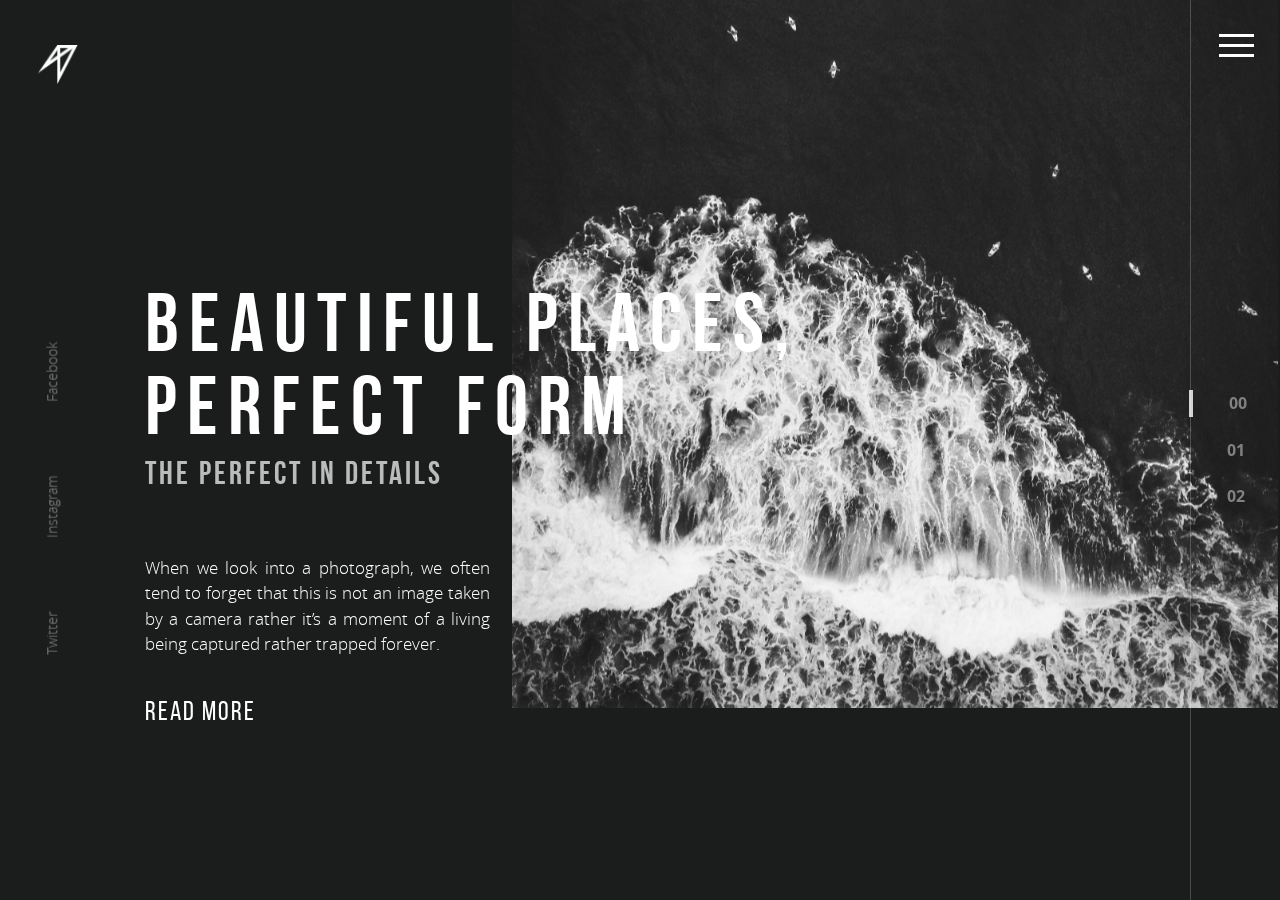
==== index.html @ c04ac4e1 "Added base files" ====
<!DOCTYPE html>
<html lang="ru">

<head>

	<meta charset="utf-8">

	<title>Blacked</title>
	<meta name="description" content="">

	<meta http-equiv="X-UA-Compatible" content="IE=edge">
	<meta name="viewport" content="width=device-width, initial-scale=1, maximum-scale=1">

	<meta property="og:image" content="path/to/image.jpg">
	<link rel="shortcut icon" href="img/favicon/favicon.ico" type="image/x-icon">
	<link rel="apple-touch-icon" href="img/favicon/apple-touch-icon.png">
	<link rel="apple-touch-icon" sizes="72x72" href="img/favicon/apple-touch-icon-72x72.png">
	<link rel="apple-touch-icon" sizes="114x114" href="img/favicon/apple-touch-icon-114x114.png">

	<!-- Chrome, Firefox OS and Opera -->
	<meta name="theme-color" content="#000">
	<!-- Windows Phone -->
	<meta name="msapplication-navbutton-color" content="#000">
	<!-- iOS Safari -->
	<meta name="apple-mobile-web-app-status-bar-style" content="#000">

	<link rel="stylesheet" href="css/main.min.css">

</head>

<body class="isHome">

<nav>
	<div id="toggle">
    <div class="span" id="one"></div>
    <div class="span" id="two"></div>
    <div class="span" id="three"></div>
	</div>
</nav>

 <div id="resize">
  <ul class="menu">
    <li class="active-item"><a href="index.html" >Home</a></li>
    <li><a href="portfolio.html">portfolio</a></li>
    <li><a href="about.html">About</a></li>
  </ul>
</div> 

<div class="socials">
	<a href="#">Twitter</a>
	<a href="#">Instagram</a>
	<a href="#">Facebook</a>
</div>

<a href="#" class="logo"><img src="img/logo.png" alt="logo"></a>

<header>
		<div class="owl-carousel-main owl-carousel owl-theme">
	    <div class="main-carousel-item item">
	    	<div class="first-screen">
		    	<div class="carousel-text">
		    			<div class="container">
		    				<div class="carousel-titles col-md-8 col-md-offset-1">
		    					<h1 class="h1">BeAutiful Places, <br>Perfect Form</h1>
		    					<h3 class="h3">the perfect in details</h3>
		    				</div>
		    				<div class="col-md-4 col-sm-5 col-xs-11 col-md-offset-1">
			    				<p>
			    					When we look into a photograph, 
			    					we often tend to forget that this is not an image taken by a camera rather 
			    					it’s a moment of a living being captured rather trapped forever.
			    				</p>
			    				<div class="btn">
		    						<a class="link-underline" href="#">Read more</a>
		    					</div>
		    				</div>	
		    			</div>
		    	</div>
		    	<div class="photo" style="background-image: url(img/photo3.jpg);"></div>
	    	</div>
	    	<div class="second-screen"></div>
	    	<div class="third-screen"></div>
	    	<div class="last-screen" style="background-image: url(img/photo3.jpg);">
    			<div class="container">
		    		<div class="text-part col-md-5 col-md-offset-7">
		    			<button class="btn-back"><img src="img/ic_arrow_forward_24px.svg" alt="navigation black"></button>
		    			<h2 class = "h2" >BeAutiful Places, Perfect Form</h2>
			    		<p>
			    			Photography is an art that took many years and efforts of many individuals to perfect. 
			    			Many different people in many different fields contributed to this light writing. 
			    			Chemists, artists, inventors, and engineers all lending a crafting hand to the art. 
			    			Photography can be defined as the art of producing images of objects on photosensitive surfaces. 
			    			It is both an art and a science. As an art it expresses personal vision, and as a science it relies on technology. 
			    			The word photography came from the Greek word phos, meaning light and graphos, meaning writing, which literally means light writing. 
			    			Light writing is an emerging form of stop motion animation wherein still images, 
			    			captured using the technique known as light painting or light drawing, are put in sequence thereby creating the optical illusion 
			    			of movement for the viewer. In order to get started in creating light writing you will need a DSLR( Digital Single Lens Reflex ) camera,
			    			an ordinary DSC( Digital Still Camera ) will not do because light writing requires a camera that can be placed 
			    			in the B bulb shutter position, a remote shutter release and a tripod.
			    		</p>
			    		<div class="socials-icon">
								<a href="#"><i class="fab fa-facebook-f"></i></a>
								<a href="#"><i class="fab fa-instagram"></i></a>
								<a href="#"><i class="fab fa-twitter"></i></a>
							</div>
		    		</div>
	    		</div>
	    	</div>
	    </div>
	   
			<div class="main-carousel-item item">
	     	<div class="first-screen">
		    	<div class="carousel-text">
		    			<div class="container">
		    				<div class="carousel-titles col-md-8 col-md-offset-1">
		    					<h1 class="h1">new object  <br>new imagination</h1>
		    					<h3 class="h3">the perfect in details</h3>
		    				</div>
		    				<div class="col-md-4 col-sm-5 col-xs-11 col-md-offset-1">
			    				<p>
			    					Speaking to the camera detaches the visible from the capacities of the eye and brings forth the virtuality of the visible, 
			    					in a sense the camera can be seen as the third eye which extends ones vision. 
			    				</p>
			    				<div class="btn">
		    						<a class="link-underline" href="#">Read more</a>
		    					</div>
		    				</div>
		    			</div>
		    	</div>
		    	<div class="photo" style="background-image: url(img/photo7.jpg);"></div>
	    	</div>
	    	<div class="second-screen"></div>
	    	<div class="third-screen"></div>
	    	<div class="last-screen" style="background-image: url(img/photo7.jpg);">
    			<div class="container">
		    		<div class="text-part col-lg-5 col-lg-offset-7">
		    			<button class="btn-back"><img src="img/ic_arrow_forward_24px.svg" alt="navigation black"></button>
		    			<h2 class = "h2" >BeAutiful Places, Perfect Form</h2>
			    		<p>
			    			Photography is an art that took many years and efforts of many individuals to perfect. 
			    			Many different people in many different fields contributed to this light writing. 
			    			Chemists, artists, inventors, and engineers all lending a crafting hand to the art. 
			    			Photography can be defined as the art of producing images of objects on photosensitive surfaces. 
			    			It is both an art and a science. As an art it expresses personal vision, and as a science it relies on technology. 
			    			The word photography came from the Greek word phos, meaning light and graphos, meaning writing, which literally means light writing. 
			    			Light writing is an emerging form of stop motion animation wherein still images, 
			    			captured using the technique known as light painting or light drawing, are put in sequence thereby creating the optical illusion 
			    			of movement for the viewer. In order to get started in creating light writing you will need a DSLR( Digital Single Lens Reflex ) camera,
			    			an ordinary DSC( Digital Still Camera ) will not do because light writing requires a camera that can be placed 
			    			in the B bulb shutter position, a remote shutter release and a tripod.
			    		</p>
			    		<div class="socials-icon">
								<a href="#"><i class="fab fa-facebook-f"></i></a>
								<a href="#"><i class="fab fa-instagram"></i></a>
								<a href="#"><i class="fab fa-twitter"></i></a>
							</div>
		    		</div>
					</div>
	    	</div>
	    </div>

	     <div class="main-carousel-item item">
	     	<div class="first-screen">
		    	<div class="carousel-text">
		    			<div class="container">
		    				<div class="carousel-titles col-md-8 col-md-offset-1">
		    					<h1 class="h1">feel the need  <br>of beauty</h1>
		    					<h3 class="h3">the perfect in details</h3>
		    				</div>
		    				<div class="col-md-4 col-sm-5 col-xs-11 col-md-offset-1">
			    				<p>
			    					Photography is an art that took many years and efforts of many individuals to perfect.
			    				</p>
			    				<div class="btn">
		    						<a class="link-underline" href="#">Read more</a>
		    					</div>
		    				</div>
		    			</div>
		    	</div>
		    	<div class="photo" style="background-image: url(img/photo8.jpg);"></div>
	    	</div>
	    	<div class="second-screen"></div>
	    	<div class="third-screen"></div>
	    	<div class="last-screen" style="background-image: url(img/photo8.jpg);">
	    		<div class="container">
		    		<div class="text-part col-md-5 col-md-offset-7">
		    			<button class="btn-back"><img src="img/ic_arrow_forward_24px.svg" alt="navigation black"></button>
		    			<h2 class = "h2" >feel the need of beauty</h2>
			    		<p>
			    			Photography is an art that took many years and efforts of many individuals to perfect. 
			    			Many different people in many different fields contributed to this light writing. 
			    			Chemists, artists, inventors, and engineers all lending a crafting hand to the art. 
			    			Photography can be defined as the art of producing images of objects on photosensitive surfaces. 
			    			It is both an art and a science. As an art it expresses personal vision, and as a science it relies on technology. 
			    			The word photography came from the Greek word phos, meaning light and graphos, meaning writing, which literally means light writing. 
			    			Light writing is an emerging form of stop motion animation wherein still images, 
			    			captured using the technique known as light painting or light drawing, are put in sequence thereby creating the optical illusion 
			    			of movement for the viewer. In order to get started in creating light writing you will need a DSLR( Digital Single Lens Reflex ) camera,
			    			an ordinary DSC( Digital Still Camera ) will not do because light writing requires a camera that can be placed 
			    			in the B bulb shutter position, a remote shutter release and a tripod.
			    		</p>
			    		<div class="socials-icon">
								<a href="#"><i class="fab fa-facebook-f"></i></a>
								<a href="#"><i class="fab fa-instagram"></i></a>
								<a href="#"><i class="fab fa-twitter"></i></a>
							</div>
		    		</div>
		    	</div>
	    	</div>
	    </div>

		</div>
</header>
	<script src="js/scripts.min.js"></script>

</body>
</html>
---- css/main.min.css ----
@charset "UTF-8";html{font-family:sans-serif;-ms-text-size-adjust:100%;-webkit-text-size-adjust:100%}body{margin:0}article,aside,details,figcaption,figure,footer,header,hgroup,main,menu,nav,section,summary{display:block}audio,canvas,progress,video{display:inline-block;vertical-align:baseline}audio:not([controls]){display:none;height:0}[hidden],template{display:none}a{background-color:transparent}a:active,a:hover{outline:0}abbr[title]{border-bottom:1px dotted}b,strong{font-weight:700}dfn{font-style:italic}h1{font-size:2em;margin:.67em 0}mark{background:#ff0;color:#000}small{font-size:80%}sub,sup{font-size:75%;line-height:0;position:relative;vertical-align:baseline}sup{top:-.5em}sub{bottom:-.25em}img{border:0}svg:not(:root){overflow:hidden}figure{margin:1em 40px}hr{-webkit-box-sizing:content-box;-moz-box-sizing:content-box;box-sizing:content-box;height:0}pre{overflow:auto}code,kbd,pre,samp{font-family:monospace,monospace;font-size:1em}button,input,optgroup,select,textarea{color:inherit;font:inherit;margin:0}button{overflow:visible}button,select{text-transform:none}button,html input[type=button],input[type=reset],input[type=submit]{-webkit-appearance:button;cursor:pointer}button[disabled],html input[disabled]{cursor:default}button::-moz-focus-inner,input::-moz-focus-inner{border:0;padding:0}input{line-height:normal}input[type=checkbox],input[type=radio]{-webkit-box-sizing:border-box;-moz-box-sizing:border-box;box-sizing:border-box;padding:0}input[type=number]::-webkit-inner-spin-button,input[type=number]::-webkit-outer-spin-button{height:auto}input[type=search]{-webkit-appearance:textfield;-webkit-box-sizing:content-box;-moz-box-sizing:content-box;box-sizing:content-box}input[type=search]::-webkit-search-cancel-button,input[type=search]::-webkit-search-decoration{-webkit-appearance:none}fieldset{border:1px solid silver;margin:0 2px;padding:.35em .625em .75em}legend{border:0;padding:0}textarea{overflow:auto}optgroup{font-weight:700}table{border-collapse:collapse;border-spacing:0}td,th{padding:0}*{-webkit-box-sizing:border-box;-moz-box-sizing:border-box;box-sizing:border-box}:after,:before{-webkit-box-sizing:border-box;-moz-box-sizing:border-box;box-sizing:border-box}html{font-size:10px;-webkit-tap-highlight-color:transparent}body{font-family:"Helvetica Neue",Helvetica,Arial,sans-serif;font-size:14px;line-height:1.42857143;color:#333;background-color:#fff}button,input,select,textarea{font-family:inherit;font-size:inherit;line-height:inherit}a{color:#337ab7;text-decoration:none}a:focus,a:hover{color:#23527c;text-decoration:underline}a:focus{outline:5px auto -webkit-focus-ring-color;outline-offset:-2px}figure{margin:0}img{vertical-align:middle}.img-responsive{display:block;max-width:100%;height:auto}.img-rounded{border-radius:6px}.img-thumbnail{padding:4px;line-height:1.42857143;background-color:#fff;border:1px solid #ddd;border-radius:4px;-webkit-transition:all .2s ease-in-out;-o-transition:all .2s ease-in-out;transition:all .2s ease-in-out;display:inline-block;max-width:100%;height:auto}.img-circle{border-radius:50%}hr{margin-top:20px;margin-bottom:20px;border:0;border-top:1px solid #eee}.sr-only{position:absolute;width:1px;height:1px;margin:-1px;padding:0;overflow:hidden;clip:rect(0,0,0,0);border:0}.sr-only-focusable:active,.sr-only-focusable:focus{position:static;width:auto;height:auto;margin:0;overflow:visible;clip:auto}[role=button]{cursor:pointer}.container{margin-right:auto;margin-left:auto;padding-left:15px;padding-right:15px}@media (min-width:768px){.container{width:750px}}@media (min-width:992px){.container{width:970px}}@media (min-width:1200px){.container{width:1170px}}.container-fluid{margin-right:auto;margin-left:auto;padding-left:15px;padding-right:15px}.row{margin-left:-15px;margin-right:-15px}.col-lg-1,.col-lg-10,.col-lg-11,.col-lg-12,.col-lg-2,.col-lg-3,.col-lg-4,.col-lg-5,.col-lg-6,.col-lg-7,.col-lg-8,.col-lg-9,.col-md-1,.col-md-10,.col-md-11,.col-md-12,.col-md-2,.col-md-3,.col-md-4,.col-md-5,.col-md-6,.col-md-7,.col-md-8,.col-md-9,.col-sm-1,.col-sm-10,.col-sm-11,.col-sm-12,.col-sm-2,.col-sm-3,.col-sm-4,.col-sm-5,.col-sm-6,.col-sm-7,.col-sm-8,.col-sm-9,.col-xs-1,.col-xs-10,.col-xs-11,.col-xs-12,.col-xs-2,.col-xs-3,.col-xs-4,.col-xs-5,.col-xs-6,.col-xs-7,.col-xs-8,.col-xs-9{position:relative;min-height:1px;padding-left:15px;padding-right:15px}.col-xs-1,.col-xs-10,.col-xs-11,.col-xs-12,.col-xs-2,.col-xs-3,.col-xs-4,.col-xs-5,.col-xs-6,.col-xs-7,.col-xs-8,.col-xs-9{float:left}.col-xs-12{width:100%}.col-xs-11{width:91.66666667%}.col-xs-10{width:83.33333333%}.col-xs-9{width:75%}.col-xs-8{width:66.66666667%}.col-xs-7{width:58.33333333%}.col-xs-6{width:50%}.col-xs-5{width:41.66666667%}.col-xs-4{width:33.33333333%}.col-xs-3{width:25%}.col-xs-2{width:16.66666667%}.col-xs-1{width:8.33333333%}.col-xs-pull-12{right:100%}.col-xs-pull-11{right:91.66666667%}.col-xs-pull-10{right:83.33333333%}.col-xs-pull-9{right:75%}.col-xs-pull-8{right:66.66666667%}.col-xs-pull-7{right:58.33333333%}.col-xs-pull-6{right:50%}.col-xs-pull-5{right:41.66666667%}.col-xs-pull-4{right:33.33333333%}.col-xs-pull-3{right:25%}.col-xs-pull-2{right:16.66666667%}.col-xs-pull-1{right:8.33333333%}.col-xs-pull-0{right:auto}.col-xs-push-12{left:100%}.col-xs-push-11{left:91.66666667%}.col-xs-push-10{left:83.33333333%}.col-xs-push-9{left:75%}.col-xs-push-8{left:66.66666667%}.col-xs-push-7{left:58.33333333%}.col-xs-push-6{left:50%}.col-xs-push-5{left:41.66666667%}.col-xs-push-4{left:33.33333333%}.col-xs-push-3{left:25%}.col-xs-push-2{left:16.66666667%}.col-xs-push-1{left:8.33333333%}.col-xs-push-0{left:auto}.col-xs-offset-12{margin-left:100%}.col-xs-offset-11{margin-left:91.66666667%}.col-xs-offset-10{margin-left:83.33333333%}.col-xs-offset-9{margin-left:75%}.col-xs-offset-8{margin-left:66.66666667%}.col-xs-offset-7{margin-left:58.33333333%}.col-xs-offset-6{margin-left:50%}.col-xs-offset-5{margin-left:41.66666667%}.col-xs-offset-4{margin-left:33.33333333%}.col-xs-offset-3{margin-left:25%}.col-xs-offset-2{margin-left:16.66666667%}.col-xs-offset-1{margin-left:8.33333333%}.col-xs-offset-0{margin-left:0}@media (min-width:768px){.col-sm-1,.col-sm-10,.col-sm-11,.col-sm-12,.col-sm-2,.col-sm-3,.col-sm-4,.col-sm-5,.col-sm-6,.col-sm-7,.col-sm-8,.col-sm-9{float:left}.col-sm-12{width:100%}.col-sm-11{width:91.66666667%}.col-sm-10{width:83.33333333%}.col-sm-9{width:75%}.col-sm-8{width:66.66666667%}.col-sm-7{width:58.33333333%}.col-sm-6{width:50%}.col-sm-5{width:41.66666667%}.col-sm-4{width:33.33333333%}.col-sm-3{width:25%}.col-sm-2{width:16.66666667%}.col-sm-1{width:8.33333333%}.col-sm-pull-12{right:100%}.col-sm-pull-11{right:91.66666667%}.col-sm-pull-10{right:83.33333333%}.col-sm-pull-9{right:75%}.col-sm-pull-8{right:66.66666667%}.col-sm-pull-7{right:58.33333333%}.col-sm-pull-6{right:50%}.col-sm-pull-5{right:41.66666667%}.col-sm-pull-4{right:33.33333333%}.col-sm-pull-3{right:25%}.col-sm-pull-2{right:16.66666667%}.col-sm-pull-1{right:8.33333333%}.col-sm-pull-0{right:auto}.col-sm-push-12{left:100%}.col-sm-push-11{left:91.66666667%}.col-sm-push-10{left:83.33333333%}.col-sm-push-9{left:75%}.col-sm-push-8{left:66.66666667%}.col-sm-push-7{left:58.33333333%}.col-sm-push-6{left:50%}.col-sm-push-5{left:41.66666667%}.col-sm-push-4{left:33.33333333%}.col-sm-push-3{left:25%}.col-sm-push-2{left:16.66666667%}.col-sm-push-1{left:8.33333333%}.col-sm-push-0{left:auto}.col-sm-offset-12{margin-left:100%}.col-sm-offset-11{margin-left:91.66666667%}.col-sm-offset-10{margin-left:83.33333333%}.col-sm-offset-9{margin-left:75%}.col-sm-offset-8{margin-left:66.66666667%}.col-sm-offset-7{margin-left:58.33333333%}.col-sm-offset-6{margin-left:50%}.col-sm-offset-5{margin-left:41.66666667%}.col-sm-offset-4{margin-left:33.33333333%}.col-sm-offset-3{margin-left:25%}.col-sm-offset-2{margin-left:16.66666667%}.col-sm-offset-1{margin-left:8.33333333%}.col-sm-offset-0{margin-left:0}}@media (min-width:992px){.col-md-1,.col-md-10,.col-md-11,.col-md-12,.col-md-2,.col-md-3,.col-md-4,.col-md-5,.col-md-6,.col-md-7,.col-md-8,.col-md-9{float:left}.col-md-12{width:100%}.col-md-11{width:91.66666667%}.col-md-10{width:83.33333333%}.col-md-9{width:75%}.col-md-8{width:66.66666667%}.col-md-7{width:58.33333333%}.col-md-6{width:50%}.col-md-5{width:41.66666667%}.col-md-4{width:33.33333333%}.col-md-3{width:25%}.col-md-2{width:16.66666667%}.col-md-1{width:8.33333333%}.col-md-pull-12{right:100%}.col-md-pull-11{right:91.66666667%}.col-md-pull-10{right:83.33333333%}.col-md-pull-9{right:75%}.col-md-pull-8{right:66.66666667%}.col-md-pull-7{right:58.33333333%}.col-md-pull-6{right:50%}.col-md-pull-5{right:41.66666667%}.col-md-pull-4{right:33.33333333%}.col-md-pull-3{right:25%}.col-md-pull-2{right:16.66666667%}.col-md-pull-1{right:8.33333333%}.col-md-pull-0{right:auto}.col-md-push-12{left:100%}.col-md-push-11{left:91.66666667%}.col-md-push-10{left:83.33333333%}.col-md-push-9{left:75%}.col-md-push-8{left:66.66666667%}.col-md-push-7{left:58.33333333%}.col-md-push-6{left:50%}.col-md-push-5{left:41.66666667%}.col-md-push-4{left:33.33333333%}.col-md-push-3{left:25%}.col-md-push-2{left:16.66666667%}.col-md-push-1{left:8.33333333%}.col-md-push-0{left:auto}.col-md-offset-12{margin-left:100%}.col-md-offset-11{margin-left:91.66666667%}.col-md-offset-10{margin-left:83.33333333%}.col-md-offset-9{margin-left:75%}.col-md-offset-8{margin-left:66.66666667%}.col-md-offset-7{margin-left:58.33333333%}.col-md-offset-6{margin-left:50%}.col-md-offset-5{margin-left:41.66666667%}.col-md-offset-4{margin-left:33.33333333%}.col-md-offset-3{margin-left:25%}.col-md-offset-2{margin-left:16.66666667%}.col-md-offset-1{margin-left:8.33333333%}.col-md-offset-0{margin-left:0}}@media (min-width:1200px){.col-lg-1,.col-lg-10,.col-lg-11,.col-lg-12,.col-lg-2,.col-lg-3,.col-lg-4,.col-lg-5,.col-lg-6,.col-lg-7,.col-lg-8,.col-lg-9{float:left}.col-lg-12{width:100%}.col-lg-11{width:91.66666667%}.col-lg-10{width:83.33333333%}.col-lg-9{width:75%}.col-lg-8{width:66.66666667%}.col-lg-7{width:58.33333333%}.col-lg-6{width:50%}.col-lg-5{width:41.66666667%}.col-lg-4{width:33.33333333%}.col-lg-3{width:25%}.col-lg-2{width:16.66666667%}.col-lg-1{width:8.33333333%}.col-lg-pull-12{right:100%}.col-lg-pull-11{right:91.66666667%}.col-lg-pull-10{right:83.33333333%}.col-lg-pull-9{right:75%}.col-lg-pull-8{right:66.66666667%}.col-lg-pull-7{right:58.33333333%}.col-lg-pull-6{right:50%}.col-lg-pull-5{right:41.66666667%}.col-lg-pull-4{right:33.33333333%}.col-lg-pull-3{right:25%}.col-lg-pull-2{right:16.66666667%}.col-lg-pull-1{right:8.33333333%}.col-lg-pull-0{right:auto}.col-lg-push-12{left:100%}.col-lg-push-11{left:91.66666667%}.col-lg-push-10{left:83.33333333%}.col-lg-push-9{left:75%}.col-lg-push-8{left:66.66666667%}.col-lg-push-7{left:58.33333333%}.col-lg-push-6{left:50%}.col-lg-push-5{left:41.66666667%}.col-lg-push-4{left:33.33333333%}.col-lg-push-3{left:25%}.col-lg-push-2{left:16.66666667%}.col-lg-push-1{left:8.33333333%}.col-lg-push-0{left:auto}.col-lg-offset-12{margin-left:100%}.col-lg-offset-11{margin-left:91.66666667%}.col-lg-offset-10{margin-left:83.33333333%}.col-lg-offset-9{margin-left:75%}.col-lg-offset-8{margin-left:66.66666667%}.col-lg-offset-7{margin-left:58.33333333%}.col-lg-offset-6{margin-left:50%}.col-lg-offset-5{margin-left:41.66666667%}.col-lg-offset-4{margin-left:33.33333333%}.col-lg-offset-3{margin-left:25%}.col-lg-offset-2{margin-left:16.66666667%}.col-lg-offset-1{margin-left:8.33333333%}.col-lg-offset-0{margin-left:0}}.clearfix:after,.clearfix:before,.container-fluid:after,.container-fluid:before,.container:after,.container:before,.row:after,.row:before{content:" ";display:table}.clearfix:after,.container-fluid:after,.container:after,.row:after{clear:both}.center-block{display:block;margin-left:auto;margin-right:auto}.pull-right{float:right!important}.pull-left{float:left!important}.hide{display:none!important}.show{display:block!important}.invisible{visibility:hidden}.text-hide{font:0/0 a;color:transparent;text-shadow:none;background-color:transparent;border:0}.hidden{display:none!important}.affix{position:fixed}@-ms-viewport{width:device-width}.visible-lg,.visible-md,.visible-sm,.visible-xs{display:none!important}.visible-lg-block,.visible-lg-inline,.visible-lg-inline-block,.visible-md-block,.visible-md-inline,.visible-md-inline-block,.visible-sm-block,.visible-sm-inline,.visible-sm-inline-block,.visible-xs-block,.visible-xs-inline,.visible-xs-inline-block{display:none!important}@media (max-width:767px){.visible-xs{display:block!important}table.visible-xs{display:table!important}tr.visible-xs{display:table-row!important}td.visible-xs,th.visible-xs{display:table-cell!important}}@media (max-width:767px){.visible-xs-block{display:block!important}}@media (max-width:767px){.visible-xs-inline{display:inline!important}}@media (max-width:767px){.visible-xs-inline-block{display:inline-block!important}}@media (min-width:768px) and (max-width:991px){.visible-sm{display:block!important}table.visible-sm{display:table!important}tr.visible-sm{display:table-row!important}td.visible-sm,th.visible-sm{display:table-cell!important}}@media (min-width:768px) and (max-width:991px){.visible-sm-block{display:block!important}}@media (min-width:768px) and (max-width:991px){.visible-sm-inline{display:inline!important}}@media (min-width:768px) and (max-width:991px){.visible-sm-inline-block{display:inline-block!important}}@media (min-width:992px) and (max-width:1199px){.visible-md{display:block!important}table.visible-md{display:table!important}tr.visible-md{display:table-row!important}td.visible-md,th.visible-md{display:table-cell!important}}@media (min-width:992px) and (max-width:1199px){.visible-md-block{display:block!important}}@media (min-width:992px) and (max-width:1199px){.visible-md-inline{display:inline!important}}@media (min-width:992px) and (max-width:1199px){.visible-md-inline-block{display:inline-block!important}}@media (min-width:1200px){.visible-lg{display:block!important}table.visible-lg{display:table!important}tr.visible-lg{display:table-row!important}td.visible-lg,th.visible-lg{display:table-cell!important}}@media (min-width:1200px){.visible-lg-block{display:block!important}}@media (min-width:1200px){.visible-lg-inline{display:inline!important}}@media (min-width:1200px){.visible-lg-inline-block{display:inline-block!important}}@media (max-width:767px){.hidden-xs{display:none!important}}@media (min-width:768px) and (max-width:991px){.hidden-sm{display:none!important}}@media (min-width:992px) and (max-width:1199px){.hidden-md{display:none!important}}@media (min-width:1200px){.hidden-lg{display:none!important}}.visible-print{display:none!important}@media print{.visible-print{display:block!important}table.visible-print{display:table!important}tr.visible-print{display:table-row!important}td.visible-print,th.visible-print{display:table-cell!important}}.visible-print-block{display:none!important}@media print{.visible-print-block{display:block!important}}.visible-print-inline{display:none!important}@media print{.visible-print-inline{display:inline!important}}.visible-print-inline-block{display:none!important}@media print{.visible-print-inline-block{display:inline-block!important}}@media print{.hidden-print{display:none!important}}.owl-carousel,.owl-carousel .owl-item{-webkit-tap-highlight-color:transparent;position:relative}.owl-carousel{display:none;width:100%;z-index:1}.owl-carousel .owl-stage{position:relative;-ms-touch-action:pan-Y;touch-action:manipulation;-moz-backface-visibility:hidden}.owl-carousel .owl-stage:after{content:".";display:block;clear:both;visibility:hidden;line-height:0;height:0}.owl-carousel .owl-stage-outer{position:relative;overflow:hidden;-webkit-transform:translate3d(0,0,0)}.owl-carousel .owl-item,.owl-carousel .owl-wrapper{-webkit-backface-visibility:hidden;-moz-backface-visibility:hidden;-ms-backface-visibility:hidden;-webkit-transform:translate3d(0,0,0);-moz-transform:translate3d(0,0,0);-ms-transform:translate3d(0,0,0)}.owl-carousel .owl-item{min-height:1px;float:left;-webkit-backface-visibility:hidden;-webkit-touch-callout:none}.owl-carousel .owl-item img{display:block;width:100%}.owl-carousel .owl-dots.disabled,.owl-carousel .owl-nav.disabled{display:none}.no-js .owl-carousel,.owl-carousel.owl-loaded{display:block}.owl-carousel .owl-dot,.owl-carousel .owl-nav .owl-next,.owl-carousel .owl-nav .owl-prev{cursor:pointer;-webkit-user-select:none;-khtml-user-select:none;-moz-user-select:none;-ms-user-select:none;user-select:none}.owl-carousel .owl-nav button.owl-next,.owl-carousel .owl-nav button.owl-prev,.owl-carousel button.owl-dot{background:0 0;color:inherit;border:none;padding:0!important;font:inherit}.owl-carousel.owl-loading{opacity:0;display:block}.owl-carousel.owl-hidden{opacity:0}.owl-carousel.owl-refresh .owl-item{visibility:hidden}.owl-carousel.owl-drag .owl-item{-ms-touch-action:pan-y;touch-action:pan-y;-webkit-user-select:none;-moz-user-select:none;-ms-user-select:none;user-select:none}.owl-carousel.owl-grab{cursor:move;cursor:grab}.owl-carousel.owl-rtl{direction:rtl}.owl-carousel.owl-rtl .owl-item{float:right}.owl-carousel .animated{animation-duration:1s;animation-fill-mode:both}.owl-carousel .owl-animated-in{z-index:0}.owl-carousel .owl-animated-out{z-index:1}.owl-carousel .fadeOut{animation-name:fadeOut}@keyframes fadeOut{0%{opacity:1}100%{opacity:0}}.owl-height{transition:height .5s ease-in-out}.owl-carousel .owl-item .owl-lazy{opacity:0;transition:opacity .4s ease}.owl-carousel .owl-item .owl-lazy:not([src]),.owl-carousel .owl-item .owl-lazy[src^=""]{max-height:0}.owl-carousel .owl-item img.owl-lazy{transform-style:preserve-3d}.owl-carousel .owl-video-wrapper{position:relative;height:100%;background:#000}.owl-carousel .owl-video-play-icon{position:absolute;height:80px;width:80px;left:50%;top:50%;margin-left:-40px;margin-top:-40px;background:url(../libs/owl-carousel/assets/owl.video.play.png) no-repeat;cursor:pointer;z-index:1;-webkit-backface-visibility:hidden;transition:transform .1s ease}.owl-carousel .owl-video-play-icon:hover{-ms-transform:scale(1.3,1.3);transform:scale(1.3,1.3)}.owl-carousel .owl-video-playing .owl-video-play-icon,.owl-carousel .owl-video-playing .owl-video-tn{display:none}.owl-carousel .owl-video-tn{opacity:0;height:100%;background-position:center center;background-repeat:no-repeat;background-size:contain;transition:opacity .4s ease}.owl-carousel .owl-video-frame{position:relative;z-index:1;height:100%;width:100%}/*!
 * animate.css -http://daneden.me/animate
 * Version - 3.7.0
 * Licensed under the MIT license - http://opensource.org/licenses/MIT
 *
 * Copyright (c) 2018 Daniel Eden
 */@-webkit-keyframes bounce{0%,20%,53%,80%,to{-webkit-animation-timing-function:cubic-bezier(.215,.61,.355,1);-webkit-transform:translateZ(0);animation-timing-function:cubic-bezier(.215,.61,.355,1);transform:translateZ(0)}40%,43%{-webkit-animation-timing-function:cubic-bezier(.755,.05,.855,.06);-webkit-transform:translate3d(0,-30px,0);animation-timing-function:cubic-bezier(.755,.05,.855,.06);transform:translate3d(0,-30px,0)}70%{-webkit-animation-timing-function:cubic-bezier(.755,.05,.855,.06);-webkit-transform:translate3d(0,-15px,0);animation-timing-function:cubic-bezier(.755,.05,.855,.06);transform:translate3d(0,-15px,0)}90%{-webkit-transform:translate3d(0,-4px,0);transform:translate3d(0,-4px,0)}}@keyframes bounce{0%,20%,53%,80%,to{-webkit-animation-timing-function:cubic-bezier(.215,.61,.355,1);-webkit-transform:translateZ(0);animation-timing-function:cubic-bezier(.215,.61,.355,1);transform:translateZ(0)}40%,43%{-webkit-animation-timing-function:cubic-bezier(.755,.05,.855,.06);-webkit-transform:translate3d(0,-30px,0);animation-timing-function:cubic-bezier(.755,.05,.855,.06);transform:translate3d(0,-30px,0)}70%{-webkit-animation-timing-function:cubic-bezier(.755,.05,.855,.06);-webkit-transform:translate3d(0,-15px,0);animation-timing-function:cubic-bezier(.755,.05,.855,.06);transform:translate3d(0,-15px,0)}90%{-webkit-transform:translate3d(0,-4px,0);transform:translate3d(0,-4px,0)}}.bounce{-webkit-animation-name:bounce;-webkit-transform-origin:center bottom;animation-name:bounce;transform-origin:center bottom}@-webkit-keyframes flash{0%,50%,to{opacity:1}25%,75%{opacity:0}}@keyframes flash{0%,50%,to{opacity:1}25%,75%{opacity:0}}.flash{-webkit-animation-name:flash;animation-name:flash}@-webkit-keyframes pulse{0%{-webkit-transform:scaleX(1);transform:scaleX(1)}50%{-webkit-transform:scale3d(1.05,1.05,1.05);transform:scale3d(1.05,1.05,1.05)}to{-webkit-transform:scaleX(1);transform:scaleX(1)}}@keyframes pulse{0%{-webkit-transform:scaleX(1);transform:scaleX(1)}50%{-webkit-transform:scale3d(1.05,1.05,1.05);transform:scale3d(1.05,1.05,1.05)}to{-webkit-transform:scaleX(1);transform:scaleX(1)}}.pulse{-webkit-animation-name:pulse;animation-name:pulse}@-webkit-keyframes rubberBand{0%{-webkit-transform:scaleX(1);transform:scaleX(1)}30%{-webkit-transform:scale3d(1.25,.75,1);transform:scale3d(1.25,.75,1)}40%{-webkit-transform:scale3d(.75,1.25,1);transform:scale3d(.75,1.25,1)}50%{-webkit-transform:scale3d(1.15,.85,1);transform:scale3d(1.15,.85,1)}65%{-webkit-transform:scale3d(.95,1.05,1);transform:scale3d(.95,1.05,1)}75%{-webkit-transform:scale3d(1.05,.95,1);transform:scale3d(1.05,.95,1)}to{-webkit-transform:scaleX(1);transform:scaleX(1)}}@keyframes rubberBand{0%{-webkit-transform:scaleX(1);transform:scaleX(1)}30%{-webkit-transform:scale3d(1.25,.75,1);transform:scale3d(1.25,.75,1)}40%{-webkit-transform:scale3d(.75,1.25,1);transform:scale3d(.75,1.25,1)}50%{-webkit-transform:scale3d(1.15,.85,1);transform:scale3d(1.15,.85,1)}65%{-webkit-transform:scale3d(.95,1.05,1);transform:scale3d(.95,1.05,1)}75%{-webkit-transform:scale3d(1.05,.95,1);transform:scale3d(1.05,.95,1)}to{-webkit-transform:scaleX(1);transform:scaleX(1)}}.rubberBand{-webkit-animation-name:rubberBand;animation-name:rubberBand}@-webkit-keyframes shake{0%,to{-webkit-transform:translateZ(0);transform:translateZ(0)}10%,30%,50%,70%,90%{-webkit-transform:translate3d(-10px,0,0);transform:translate3d(-10px,0,0)}20%,40%,60%,80%{-webkit-transform:translate3d(10px,0,0);transform:translate3d(10px,0,0)}}@keyframes shake{0%,to{-webkit-transform:translateZ(0);transform:translateZ(0)}10%,30%,50%,70%,90%{-webkit-transform:translate3d(-10px,0,0);transform:translate3d(-10px,0,0)}20%,40%,60%,80%{-webkit-transform:translate3d(10px,0,0);transform:translate3d(10px,0,0)}}.shake{-webkit-animation-name:shake;animation-name:shake}@-webkit-keyframes headShake{0%{-webkit-transform:translateX(0);transform:translateX(0)}6.5%{-webkit-transform:translateX(-6px) rotateY(-9deg);transform:translateX(-6px) rotateY(-9deg)}18.5%{-webkit-transform:translateX(5px) rotateY(7deg);transform:translateX(5px) rotateY(7deg)}31.5%{-webkit-transform:translateX(-3px) rotateY(-5deg);transform:translateX(-3px) rotateY(-5deg)}43.5%{-webkit-transform:translateX(2px) rotateY(3deg);transform:translateX(2px) rotateY(3deg)}50%{-webkit-transform:translateX(0);transform:translateX(0)}}@keyframes headShake{0%{-webkit-transform:translateX(0);transform:translateX(0)}6.5%{-webkit-transform:translateX(-6px) rotateY(-9deg);transform:translateX(-6px) rotateY(-9deg)}18.5%{-webkit-transform:translateX(5px) rotateY(7deg);transform:translateX(5px) rotateY(7deg)}31.5%{-webkit-transform:translateX(-3px) rotateY(-5deg);transform:translateX(-3px) rotateY(-5deg)}43.5%{-webkit-transform:translateX(2px) rotateY(3deg);transform:translateX(2px) rotateY(3deg)}50%{-webkit-transform:translateX(0);transform:translateX(0)}}.headShake{-webkit-animation-name:headShake;-webkit-animation-timing-function:ease-in-out;animation-name:headShake;animation-timing-function:ease-in-out}@-webkit-keyframes swing{20%{-webkit-transform:rotate(15deg);transform:rotate(15deg)}40%{-webkit-transform:rotate(-10deg);transform:rotate(-10deg)}60%{-webkit-transform:rotate(5deg);transform:rotate(5deg)}80%{-webkit-transform:rotate(-5deg);transform:rotate(-5deg)}to{-webkit-transform:rotate(0);transform:rotate(0)}}@keyframes swing{20%{-webkit-transform:rotate(15deg);transform:rotate(15deg)}40%{-webkit-transform:rotate(-10deg);transform:rotate(-10deg)}60%{-webkit-transform:rotate(5deg);transform:rotate(5deg)}80%{-webkit-transform:rotate(-5deg);transform:rotate(-5deg)}to{-webkit-transform:rotate(0);transform:rotate(0)}}.swing{-webkit-animation-name:swing;-webkit-transform-origin:top center;animation-name:swing;transform-origin:top center}@-webkit-keyframes tada{0%{-webkit-transform:scaleX(1);transform:scaleX(1)}10%,20%{-webkit-transform:scale3d(.9,.9,.9) rotate(-3deg);transform:scale3d(.9,.9,.9) rotate(-3deg)}30%,50%,70%,90%{-webkit-transform:scale3d(1.1,1.1,1.1) rotate(3deg);transform:scale3d(1.1,1.1,1.1) rotate(3deg)}40%,60%,80%{-webkit-transform:scale3d(1.1,1.1,1.1) rotate(-3deg);transform:scale3d(1.1,1.1,1.1) rotate(-3deg)}to{-webkit-transform:scaleX(1);transform:scaleX(1)}}@keyframes tada{0%{-webkit-transform:scaleX(1);transform:scaleX(1)}10%,20%{-webkit-transform:scale3d(.9,.9,.9) rotate(-3deg);transform:scale3d(.9,.9,.9) rotate(-3deg)}30%,50%,70%,90%{-webkit-transform:scale3d(1.1,1.1,1.1) rotate(3deg);transform:scale3d(1.1,1.1,1.1) rotate(3deg)}40%,60%,80%{-webkit-transform:scale3d(1.1,1.1,1.1) rotate(-3deg);transform:scale3d(1.1,1.1,1.1) rotate(-3deg)}to{-webkit-transform:scaleX(1);transform:scaleX(1)}}.tada{-webkit-animation-name:tada;animation-name:tada}@-webkit-keyframes wobble{0%{-webkit-transform:translateZ(0);transform:translateZ(0)}15%{-webkit-transform:translate3d(-25%,0,0) rotate(-5deg);transform:translate3d(-25%,0,0) rotate(-5deg)}30%{-webkit-transform:translate3d(20%,0,0) rotate(3deg);transform:translate3d(20%,0,0) rotate(3deg)}45%{-webkit-transform:translate3d(-15%,0,0) rotate(-3deg);transform:translate3d(-15%,0,0) rotate(-3deg)}60%{-webkit-transform:translate3d(10%,0,0) rotate(2deg);transform:translate3d(10%,0,0) rotate(2deg)}75%{-webkit-transform:translate3d(-5%,0,0) rotate(-1deg);transform:translate3d(-5%,0,0) rotate(-1deg)}to{-webkit-transform:translateZ(0);transform:translateZ(0)}}@keyframes wobble{0%{-webkit-transform:translateZ(0);transform:translateZ(0)}15%{-webkit-transform:translate3d(-25%,0,0) rotate(-5deg);transform:translate3d(-25%,0,0) rotate(-5deg)}30%{-webkit-transform:translate3d(20%,0,0) rotate(3deg);transform:translate3d(20%,0,0) rotate(3deg)}45%{-webkit-transform:translate3d(-15%,0,0) rotate(-3deg);transform:translate3d(-15%,0,0) rotate(-3deg)}60%{-webkit-transform:translate3d(10%,0,0) rotate(2deg);transform:translate3d(10%,0,0) rotate(2deg)}75%{-webkit-transform:translate3d(-5%,0,0) rotate(-1deg);transform:translate3d(-5%,0,0) rotate(-1deg)}to{-webkit-transform:translateZ(0);transform:translateZ(0)}}.wobble{-webkit-animation-name:wobble;animation-name:wobble}@-webkit-keyframes jello{0%,11.1%,to{-webkit-transform:translateZ(0);transform:translateZ(0)}22.2%{-webkit-transform:skewX(-12.5deg) skewY(-12.5deg);transform:skewX(-12.5deg) skewY(-12.5deg)}33.3%{-webkit-transform:skewX(6.25deg) skewY(6.25deg);transform:skewX(6.25deg) skewY(6.25deg)}44.4%{-webkit-transform:skewX(-3.125deg) skewY(-3.125deg);transform:skewX(-3.125deg) skewY(-3.125deg)}55.5%{-webkit-transform:skewX(1.5625deg) skewY(1.5625deg);transform:skewX(1.5625deg) skewY(1.5625deg)}66.6%{-webkit-transform:skewX(-.78125deg) skewY(-.78125deg);transform:skewX(-.78125deg) skewY(-.78125deg)}77.7%{-webkit-transform:skewX(.390625deg) skewY(.390625deg);transform:skewX(.390625deg) skewY(.390625deg)}88.8%{-webkit-transform:skewX(-.1953125deg) skewY(-.1953125deg);transform:skewX(-.1953125deg) skewY(-.1953125deg)}}@keyframes jello{0%,11.1%,to{-webkit-transform:translateZ(0);transform:translateZ(0)}22.2%{-webkit-transform:skewX(-12.5deg) skewY(-12.5deg);transform:skewX(-12.5deg) skewY(-12.5deg)}33.3%{-webkit-transform:skewX(6.25deg) skewY(6.25deg);transform:skewX(6.25deg) skewY(6.25deg)}44.4%{-webkit-transform:skewX(-3.125deg) skewY(-3.125deg);transform:skewX(-3.125deg) skewY(-3.125deg)}55.5%{-webkit-transform:skewX(1.5625deg) skewY(1.5625deg);transform:skewX(1.5625deg) skewY(1.5625deg)}66.6%{-webkit-transform:skewX(-.78125deg) skewY(-.78125deg);transform:skewX(-.78125deg) skewY(-.78125deg)}77.7%{-webkit-transform:skewX(.390625deg) skewY(.390625deg);transform:skewX(.390625deg) skewY(.390625deg)}88.8%{-webkit-transform:skewX(-.1953125deg) skewY(-.1953125deg);transform:skewX(-.1953125deg) skewY(-.1953125deg)}}.jello{-webkit-animation-name:jello;-webkit-transform-origin:center;animation-name:jello;transform-origin:center}@-webkit-keyframes heartBeat{0%{-webkit-transform:scale(1);transform:scale(1)}14%{-webkit-transform:scale(1.3);transform:scale(1.3)}28%{-webkit-transform:scale(1);transform:scale(1)}42%{-webkit-transform:scale(1.3);transform:scale(1.3)}70%{-webkit-transform:scale(1);transform:scale(1)}}@keyframes heartBeat{0%{-webkit-transform:scale(1);transform:scale(1)}14%{-webkit-transform:scale(1.3);transform:scale(1.3)}28%{-webkit-transform:scale(1);transform:scale(1)}42%{-webkit-transform:scale(1.3);transform:scale(1.3)}70%{-webkit-transform:scale(1);transform:scale(1)}}.heartBeat{-webkit-animation-duration:1.3s;-webkit-animation-name:heartBeat;-webkit-animation-timing-function:ease-in-out;animation-duration:1.3s;animation-name:heartBeat;animation-timing-function:ease-in-out}@-webkit-keyframes bounceIn{0%,20%,40%,60%,80%,to{-webkit-animation-timing-function:cubic-bezier(.215,.61,.355,1);animation-timing-function:cubic-bezier(.215,.61,.355,1)}0%{-webkit-transform:scale3d(.3,.3,.3);opacity:0;transform:scale3d(.3,.3,.3)}20%{-webkit-transform:scale3d(1.1,1.1,1.1);transform:scale3d(1.1,1.1,1.1)}40%{-webkit-transform:scale3d(.9,.9,.9);transform:scale3d(.9,.9,.9)}60%{-webkit-transform:scale3d(1.03,1.03,1.03);opacity:1;transform:scale3d(1.03,1.03,1.03)}80%{-webkit-transform:scale3d(.97,.97,.97);transform:scale3d(.97,.97,.97)}to{-webkit-transform:scaleX(1);opacity:1;transform:scaleX(1)}}@keyframes bounceIn{0%,20%,40%,60%,80%,to{-webkit-animation-timing-function:cubic-bezier(.215,.61,.355,1);animation-timing-function:cubic-bezier(.215,.61,.355,1)}0%{-webkit-transform:scale3d(.3,.3,.3);opacity:0;transform:scale3d(.3,.3,.3)}20%{-webkit-transform:scale3d(1.1,1.1,1.1);transform:scale3d(1.1,1.1,1.1)}40%{-webkit-transform:scale3d(.9,.9,.9);transform:scale3d(.9,.9,.9)}60%{-webkit-transform:scale3d(1.03,1.03,1.03);opacity:1;transform:scale3d(1.03,1.03,1.03)}80%{-webkit-transform:scale3d(.97,.97,.97);transform:scale3d(.97,.97,.97)}to{-webkit-transform:scaleX(1);opacity:1;transform:scaleX(1)}}.bounceIn{-webkit-animation-duration:.75s;-webkit-animation-name:bounceIn;animation-duration:.75s;animation-name:bounceIn}@-webkit-keyframes bounceInDown{0%,60%,75%,90%,to{-webkit-animation-timing-function:cubic-bezier(.215,.61,.355,1);animation-timing-function:cubic-bezier(.215,.61,.355,1)}0%{-webkit-transform:translate3d(0,-3000px,0);opacity:0;transform:translate3d(0,-3000px,0)}60%{-webkit-transform:translate3d(0,25px,0);opacity:1;transform:translate3d(0,25px,0)}75%{-webkit-transform:translate3d(0,-10px,0);transform:translate3d(0,-10px,0)}90%{-webkit-transform:translate3d(0,5px,0);transform:translate3d(0,5px,0)}to{-webkit-transform:translateZ(0);transform:translateZ(0)}}@keyframes bounceInDown{0%,60%,75%,90%,to{-webkit-animation-timing-function:cubic-bezier(.215,.61,.355,1);animation-timing-function:cubic-bezier(.215,.61,.355,1)}0%{-webkit-transform:translate3d(0,-3000px,0);opacity:0;transform:translate3d(0,-3000px,0)}60%{-webkit-transform:translate3d(0,25px,0);opacity:1;transform:translate3d(0,25px,0)}75%{-webkit-transform:translate3d(0,-10px,0);transform:translate3d(0,-10px,0)}90%{-webkit-transform:translate3d(0,5px,0);transform:translate3d(0,5px,0)}to{-webkit-transform:translateZ(0);transform:translateZ(0)}}.bounceInDown{-webkit-animation-name:bounceInDown;animation-name:bounceInDown}@-webkit-keyframes bounceInLeft{0%,60%,75%,90%,to{-webkit-animation-timing-function:cubic-bezier(.215,.61,.355,1);animation-timing-function:cubic-bezier(.215,.61,.355,1)}0%{-webkit-transform:translate3d(-3000px,0,0);opacity:0;transform:translate3d(-3000px,0,0)}60%{-webkit-transform:translate3d(25px,0,0);opacity:1;transform:translate3d(25px,0,0)}75%{-webkit-transform:translate3d(-10px,0,0);transform:translate3d(-10px,0,0)}90%{-webkit-transform:translate3d(5px,0,0);transform:translate3d(5px,0,0)}to{-webkit-transform:translateZ(0);transform:translateZ(0)}}@keyframes bounceInLeft{0%,60%,75%,90%,to{-webkit-animation-timing-function:cubic-bezier(.215,.61,.355,1);animation-timing-function:cubic-bezier(.215,.61,.355,1)}0%{-webkit-transform:translate3d(-3000px,0,0);opacity:0;transform:translate3d(-3000px,0,0)}60%{-webkit-transform:translate3d(25px,0,0);opacity:1;transform:translate3d(25px,0,0)}75%{-webkit-transform:translate3d(-10px,0,0);transform:translate3d(-10px,0,0)}90%{-webkit-transform:translate3d(5px,0,0);transform:translate3d(5px,0,0)}to{-webkit-transform:translateZ(0);transform:translateZ(0)}}.bounceInLeft{-webkit-animation-name:bounceInLeft;animation-name:bounceInLeft}@-webkit-keyframes bounceInRight{0%,60%,75%,90%,to{-webkit-animation-timing-function:cubic-bezier(.215,.61,.355,1);animation-timing-function:cubic-bezier(.215,.61,.355,1)}0%{-webkit-transform:translate3d(3000px,0,0);opacity:0;transform:translate3d(3000px,0,0)}60%{-webkit-transform:translate3d(-25px,0,0);opacity:1;transform:translate3d(-25px,0,0)}75%{-webkit-transform:translate3d(10px,0,0);transform:translate3d(10px,0,0)}90%{-webkit-transform:translate3d(-5px,0,0);transform:translate3d(-5px,0,0)}to{-webkit-transform:translateZ(0);transform:translateZ(0)}}@keyframes bounceInRight{0%,60%,75%,90%,to{-webkit-animation-timing-function:cubic-bezier(.215,.61,.355,1);animation-timing-function:cubic-bezier(.215,.61,.355,1)}0%{-webkit-transform:translate3d(3000px,0,0);opacity:0;transform:translate3d(3000px,0,0)}60%{-webkit-transform:translate3d(-25px,0,0);opacity:1;transform:translate3d(-25px,0,0)}75%{-webkit-transform:translate3d(10px,0,0);transform:translate3d(10px,0,0)}90%{-webkit-transform:translate3d(-5px,0,0);transform:translate3d(-5px,0,0)}to{-webkit-transform:translateZ(0);transform:translateZ(0)}}.bounceInRight{-webkit-animation-name:bounceInRight;animation-name:bounceInRight}@-webkit-keyframes bounceInUp{0%,60%,75%,90%,to{-webkit-animation-timing-function:cubic-bezier(.215,.61,.355,1);animation-timing-function:cubic-bezier(.215,.61,.355,1)}0%{-webkit-transform:translate3d(0,3000px,0);opacity:0;transform:translate3d(0,3000px,0)}60%{-webkit-transform:translate3d(0,-20px,0);opacity:1;transform:translate3d(0,-20px,0)}75%{-webkit-transform:translate3d(0,10px,0);transform:translate3d(0,10px,0)}90%{-webkit-transform:translate3d(0,-5px,0);transform:translate3d(0,-5px,0)}to{-webkit-transform:translateZ(0);transform:translateZ(0)}}@keyframes bounceInUp{0%,60%,75%,90%,to{-webkit-animation-timing-function:cubic-bezier(.215,.61,.355,1);animation-timing-function:cubic-bezier(.215,.61,.355,1)}0%{-webkit-transform:translate3d(0,3000px,0);opacity:0;transform:translate3d(0,3000px,0)}60%{-webkit-transform:translate3d(0,-20px,0);opacity:1;transform:translate3d(0,-20px,0)}75%{-webkit-transform:translate3d(0,10px,0);transform:translate3d(0,10px,0)}90%{-webkit-transform:translate3d(0,-5px,0);transform:translate3d(0,-5px,0)}to{-webkit-transform:translateZ(0);transform:translateZ(0)}}.bounceInUp{-webkit-animation-name:bounceInUp;animation-name:bounceInUp}@-webkit-keyframes bounceOut{20%{-webkit-transform:scale3d(.9,.9,.9);transform:scale3d(.9,.9,.9)}50%,55%{-webkit-transform:scale3d(1.1,1.1,1.1);opacity:1;transform:scale3d(1.1,1.1,1.1)}to{-webkit-transform:scale3d(.3,.3,.3);opacity:0;transform:scale3d(.3,.3,.3)}}@keyframes bounceOut{20%{-webkit-transform:scale3d(.9,.9,.9);transform:scale3d(.9,.9,.9)}50%,55%{-webkit-transform:scale3d(1.1,1.1,1.1);opacity:1;transform:scale3d(1.1,1.1,1.1)}to{-webkit-transform:scale3d(.3,.3,.3);opacity:0;transform:scale3d(.3,.3,.3)}}.bounceOut{-webkit-animation-duration:.75s;-webkit-animation-name:bounceOut;animation-duration:.75s;animation-name:bounceOut}@-webkit-keyframes bounceOutDown{20%{-webkit-transform:translate3d(0,10px,0);transform:translate3d(0,10px,0)}40%,45%{-webkit-transform:translate3d(0,-20px,0);opacity:1;transform:translate3d(0,-20px,0)}to{-webkit-transform:translate3d(0,2000px,0);opacity:0;transform:translate3d(0,2000px,0)}}@keyframes bounceOutDown{20%{-webkit-transform:translate3d(0,10px,0);transform:translate3d(0,10px,0)}40%,45%{-webkit-transform:translate3d(0,-20px,0);opacity:1;transform:translate3d(0,-20px,0)}to{-webkit-transform:translate3d(0,2000px,0);opacity:0;transform:translate3d(0,2000px,0)}}.bounceOutDown{-webkit-animation-name:bounceOutDown;animation-name:bounceOutDown}@-webkit-keyframes bounceOutLeft{20%{-webkit-transform:translate3d(20px,0,0);opacity:1;transform:translate3d(20px,0,0)}to{-webkit-transform:translate3d(-2000px,0,0);opacity:0;transform:translate3d(-2000px,0,0)}}@keyframes bounceOutLeft{20%{-webkit-transform:translate3d(20px,0,0);opacity:1;transform:translate3d(20px,0,0)}to{-webkit-transform:translate3d(-2000px,0,0);opacity:0;transform:translate3d(-2000px,0,0)}}.bounceOutLeft{-webkit-animation-name:bounceOutLeft;animation-name:bounceOutLeft}@-webkit-keyframes bounceOutRight{20%{-webkit-transform:translate3d(-20px,0,0);opacity:1;transform:translate3d(-20px,0,0)}to{-webkit-transform:translate3d(2000px,0,0);opacity:0;transform:translate3d(2000px,0,0)}}@keyframes bounceOutRight{20%{-webkit-transform:translate3d(-20px,0,0);opacity:1;transform:translate3d(-20px,0,0)}to{-webkit-transform:translate3d(2000px,0,0);opacity:0;transform:translate3d(2000px,0,0)}}.bounceOutRight{-webkit-animation-name:bounceOutRight;animation-name:bounceOutRight}@-webkit-keyframes bounceOutUp{20%{-webkit-transform:translate3d(0,-10px,0);transform:translate3d(0,-10px,0)}40%,45%{-webkit-transform:translate3d(0,20px,0);opacity:1;transform:translate3d(0,20px,0)}to{-webkit-transform:translate3d(0,-2000px,0);opacity:0;transform:translate3d(0,-2000px,0)}}@keyframes bounceOutUp{20%{-webkit-transform:translate3d(0,-10px,0);transform:translate3d(0,-10px,0)}40%,45%{-webkit-transform:translate3d(0,20px,0);opacity:1;transform:translate3d(0,20px,0)}to{-webkit-transform:translate3d(0,-2000px,0);opacity:0;transform:translate3d(0,-2000px,0)}}.bounceOutUp{-webkit-animation-name:bounceOutUp;animation-name:bounceOutUp}@-webkit-keyframes fadeIn{0%{opacity:0}to{opacity:1}}@keyframes fadeIn{0%{opacity:0}to{opacity:1}}.fadeIn{-webkit-animation-name:fadeIn;animation-name:fadeIn}@-webkit-keyframes fadeInDown{0%{-webkit-transform:translate3d(0,-100%,0);opacity:0;transform:translate3d(0,-100%,0)}to{-webkit-transform:translateZ(0);opacity:1;transform:translateZ(0)}}@keyframes fadeInDown{0%{-webkit-transform:translate3d(0,-100%,0);opacity:0;transform:translate3d(0,-100%,0)}to{-webkit-transform:translateZ(0);opacity:1;transform:translateZ(0)}}.fadeInDown{-webkit-animation-name:fadeInDown;animation-name:fadeInDown}@-webkit-keyframes fadeInDownBig{0%{-webkit-transform:translate3d(0,-2000px,0);opacity:0;transform:translate3d(0,-2000px,0)}to{-webkit-transform:translateZ(0);opacity:1;transform:translateZ(0)}}@keyframes fadeInDownBig{0%{-webkit-transform:translate3d(0,-2000px,0);opacity:0;transform:translate3d(0,-2000px,0)}to{-webkit-transform:translateZ(0);opacity:1;transform:translateZ(0)}}.fadeInDownBig{-webkit-animation-name:fadeInDownBig;animation-name:fadeInDownBig}@-webkit-keyframes fadeInLeft{0%{-webkit-transform:translate3d(-100%,0,0);opacity:0;transform:translate3d(-100%,0,0)}to{-webkit-transform:translateZ(0);opacity:1;transform:translateZ(0)}}@keyframes fadeInLeft{0%{-webkit-transform:translate3d(-100%,0,0);opacity:0;transform:translate3d(-100%,0,0)}to{-webkit-transform:translateZ(0);opacity:1;transform:translateZ(0)}}.fadeInLeft{-webkit-animation-name:fadeInLeft;animation-name:fadeInLeft}@-webkit-keyframes fadeInLeftBig{0%{-webkit-transform:translate3d(-2000px,0,0);opacity:0;transform:translate3d(-2000px,0,0)}to{-webkit-transform:translateZ(0);opacity:1;transform:translateZ(0)}}@keyframes fadeInLeftBig{0%{-webkit-transform:translate3d(-2000px,0,0);opacity:0;transform:translate3d(-2000px,0,0)}to{-webkit-transform:translateZ(0);opacity:1;transform:translateZ(0)}}.fadeInLeftBig{-webkit-animation-name:fadeInLeftBig;animation-name:fadeInLeftBig}@-webkit-keyframes fadeInRight{0%{-webkit-transform:translate3d(100%,0,0);opacity:0;transform:translate3d(100%,0,0)}to{-webkit-transform:translateZ(0);opacity:1;transform:translateZ(0)}}@keyframes fadeInRight{0%{-webkit-transform:translate3d(100%,0,0);opacity:0;transform:translate3d(100%,0,0)}to{-webkit-transform:translateZ(0);opacity:1;transform:translateZ(0)}}.fadeInRight{-webkit-animation-name:fadeInRight;animation-name:fadeInRight}@-webkit-keyframes fadeInRightBig{0%{-webkit-transform:translate3d(2000px,0,0);opacity:0;transform:translate3d(2000px,0,0)}to{-webkit-transform:translateZ(0);opacity:1;transform:translateZ(0)}}@keyframes fadeInRightBig{0%{-webkit-transform:translate3d(2000px,0,0);opacity:0;transform:translate3d(2000px,0,0)}to{-webkit-transform:translateZ(0);opacity:1;transform:translateZ(0)}}.fadeInRightBig{-webkit-animation-name:fadeInRightBig;animation-name:fadeInRightBig}@-webkit-keyframes fadeInUp{0%{-webkit-transform:translate3d(0,100%,0);opacity:0;transform:translate3d(0,100%,0)}to{-webkit-transform:translateZ(0);opacity:1;transform:translateZ(0)}}@keyframes fadeInUp{0%{-webkit-transform:translate3d(0,100%,0);opacity:0;transform:translate3d(0,100%,0)}to{-webkit-transform:translateZ(0);opacity:1;transform:translateZ(0)}}.fadeInUp{-webkit-animation-name:fadeInUp;animation-name:fadeInUp}@-webkit-keyframes fadeInUpBig{0%{-webkit-transform:translate3d(0,2000px,0);opacity:0;transform:translate3d(0,2000px,0)}to{-webkit-transform:translateZ(0);opacity:1;transform:translateZ(0)}}@keyframes fadeInUpBig{0%{-webkit-transform:translate3d(0,2000px,0);opacity:0;transform:translate3d(0,2000px,0)}to{-webkit-transform:translateZ(0);opacity:1;transform:translateZ(0)}}.fadeInUpBig{-webkit-animation-name:fadeInUpBig;animation-name:fadeInUpBig}@-webkit-keyframes fadeOut{0%{opacity:1}to{opacity:0}}@keyframes fadeOut{0%{opacity:1}to{opacity:0}}.fadeOut{-webkit-animation-name:fadeOut;animation-name:fadeOut}@-webkit-keyframes fadeOutDown{0%{opacity:1}to{-webkit-transform:translate3d(0,100%,0);opacity:0;transform:translate3d(0,100%,0)}}@keyframes fadeOutDown{0%{opacity:1}to{-webkit-transform:translate3d(0,100%,0);opacity:0;transform:translate3d(0,100%,0)}}.fadeOutDown{-webkit-animation-name:fadeOutDown;animation-name:fadeOutDown}@-webkit-keyframes fadeOutDownBig{0%{opacity:1}to{-webkit-transform:translate3d(0,2000px,0);opacity:0;transform:translate3d(0,2000px,0)}}@keyframes fadeOutDownBig{0%{opacity:1}to{-webkit-transform:translate3d(0,2000px,0);opacity:0;transform:translate3d(0,2000px,0)}}.fadeOutDownBig{-webkit-animation-name:fadeOutDownBig;animation-name:fadeOutDownBig}@-webkit-keyframes fadeOutLeft{0%{opacity:1}to{-webkit-transform:translate3d(-100%,0,0);opacity:0;transform:translate3d(-100%,0,0)}}@keyframes fadeOutLeft{0%{opacity:1}to{-webkit-transform:translate3d(-100%,0,0);opacity:0;transform:translate3d(-100%,0,0)}}.fadeOutLeft{-webkit-animation-name:fadeOutLeft;animation-name:fadeOutLeft}@-webkit-keyframes fadeOutLeftBig{0%{opacity:1}to{-webkit-transform:translate3d(-2000px,0,0);opacity:0;transform:translate3d(-2000px,0,0)}}@keyframes fadeOutLeftBig{0%{opacity:1}to{-webkit-transform:translate3d(-2000px,0,0);opacity:0;transform:translate3d(-2000px,0,0)}}.fadeOutLeftBig{-webkit-animation-name:fadeOutLeftBig;animation-name:fadeOutLeftBig}@-webkit-keyframes fadeOutRight{0%{opacity:1}to{-webkit-transform:translate3d(100%,0,0);opacity:0;transform:translate3d(100%,0,0)}}@keyframes fadeOutRight{0%{opacity:1}to{-webkit-transform:translate3d(100%,0,0);opacity:0;transform:translate3d(100%,0,0)}}.fadeOutRight{-webkit-animation-name:fadeOutRight;animation-name:fadeOutRight}@-webkit-keyframes fadeOutRightBig{0%{opacity:1}to{-webkit-transform:translate3d(2000px,0,0);opacity:0;transform:translate3d(2000px,0,0)}}@keyframes fadeOutRightBig{0%{opacity:1}to{-webkit-transform:translate3d(2000px,0,0);opacity:0;transform:translate3d(2000px,0,0)}}.fadeOutRightBig{-webkit-animation-name:fadeOutRightBig;animation-name:fadeOutRightBig}@-webkit-keyframes fadeOutUp{0%{opacity:1}to{-webkit-transform:translate3d(0,-100%,0);opacity:0;transform:translate3d(0,-100%,0)}}@keyframes fadeOutUp{0%{opacity:1}to{-webkit-transform:translate3d(0,-100%,0);opacity:0;transform:translate3d(0,-100%,0)}}.fadeOutUp{-webkit-animation-name:fadeOutUp;animation-name:fadeOutUp}@-webkit-keyframes fadeOutUpBig{0%{opacity:1}to{-webkit-transform:translate3d(0,-2000px,0);opacity:0;transform:translate3d(0,-2000px,0)}}@keyframes fadeOutUpBig{0%{opacity:1}to{-webkit-transform:translate3d(0,-2000px,0);opacity:0;transform:translate3d(0,-2000px,0)}}.fadeOutUpBig{-webkit-animation-name:fadeOutUpBig;animation-name:fadeOutUpBig}@-webkit-keyframes flip{0%{-webkit-animation-timing-function:ease-out;-webkit-transform:perspective(400px) scaleX(1) translateZ(0) rotateY(-1turn);animation-timing-function:ease-out;transform:perspective(400px) scaleX(1) translateZ(0) rotateY(-1turn)}40%{-webkit-animation-timing-function:ease-out;-webkit-transform:perspective(400px) scaleX(1) translateZ(150px) rotateY(-190deg);animation-timing-function:ease-out;transform:perspective(400px) scaleX(1) translateZ(150px) rotateY(-190deg)}50%{-webkit-animation-timing-function:ease-in;-webkit-transform:perspective(400px) scaleX(1) translateZ(150px) rotateY(-170deg);animation-timing-function:ease-in;transform:perspective(400px) scaleX(1) translateZ(150px) rotateY(-170deg)}80%{-webkit-animation-timing-function:ease-in;-webkit-transform:perspective(400px) scale3d(.95,.95,.95) translateZ(0) rotateY(0);animation-timing-function:ease-in;transform:perspective(400px) scale3d(.95,.95,.95) translateZ(0) rotateY(0)}to{-webkit-animation-timing-function:ease-in;-webkit-transform:perspective(400px) scaleX(1) translateZ(0) rotateY(0);animation-timing-function:ease-in;transform:perspective(400px) scaleX(1) translateZ(0) rotateY(0)}}@keyframes flip{0%{-webkit-animation-timing-function:ease-out;-webkit-transform:perspective(400px) scaleX(1) translateZ(0) rotateY(-1turn);animation-timing-function:ease-out;transform:perspective(400px) scaleX(1) translateZ(0) rotateY(-1turn)}40%{-webkit-animation-timing-function:ease-out;-webkit-transform:perspective(400px) scaleX(1) translateZ(150px) rotateY(-190deg);animation-timing-function:ease-out;transform:perspective(400px) scaleX(1) translateZ(150px) rotateY(-190deg)}50%{-webkit-animation-timing-function:ease-in;-webkit-transform:perspective(400px) scaleX(1) translateZ(150px) rotateY(-170deg);animation-timing-function:ease-in;transform:perspective(400px) scaleX(1) translateZ(150px) rotateY(-170deg)}80%{-webkit-animation-timing-function:ease-in;-webkit-transform:perspective(400px) scale3d(.95,.95,.95) translateZ(0) rotateY(0);animation-timing-function:ease-in;transform:perspective(400px) scale3d(.95,.95,.95) translateZ(0) rotateY(0)}to{-webkit-animation-timing-function:ease-in;-webkit-transform:perspective(400px) scaleX(1) translateZ(0) rotateY(0);animation-timing-function:ease-in;transform:perspective(400px) scaleX(1) translateZ(0) rotateY(0)}}.animated.flip{-webkit-animation-name:flip;-webkit-backface-visibility:visible;animation-name:flip;backface-visibility:visible}@-webkit-keyframes flipInX{0%{-webkit-animation-timing-function:ease-in;-webkit-transform:perspective(400px) rotateX(90deg);animation-timing-function:ease-in;opacity:0;transform:perspective(400px) rotateX(90deg)}40%{-webkit-animation-timing-function:ease-in;-webkit-transform:perspective(400px) rotateX(-20deg);animation-timing-function:ease-in;transform:perspective(400px) rotateX(-20deg)}60%{-webkit-transform:perspective(400px) rotateX(10deg);opacity:1;transform:perspective(400px) rotateX(10deg)}80%{-webkit-transform:perspective(400px) rotateX(-5deg);transform:perspective(400px) rotateX(-5deg)}to{-webkit-transform:perspective(400px);transform:perspective(400px)}}@keyframes flipInX{0%{-webkit-animation-timing-function:ease-in;-webkit-transform:perspective(400px) rotateX(90deg);animation-timing-function:ease-in;opacity:0;transform:perspective(400px) rotateX(90deg)}40%{-webkit-animation-timing-function:ease-in;-webkit-transform:perspective(400px) rotateX(-20deg);animation-timing-function:ease-in;transform:perspective(400px) rotateX(-20deg)}60%{-webkit-transform:perspective(400px) rotateX(10deg);opacity:1;transform:perspective(400px) rotateX(10deg)}80%{-webkit-transform:perspective(400px) rotateX(-5deg);transform:perspective(400px) rotateX(-5deg)}to{-webkit-transform:perspective(400px);transform:perspective(400px)}}.flipInX{-webkit-animation-name:flipInX;-webkit-backface-visibility:visible!important;animation-name:flipInX;backface-visibility:visible!important}@-webkit-keyframes flipInY{0%{-webkit-animation-timing-function:ease-in;-webkit-transform:perspective(400px) rotateY(90deg);animation-timing-function:ease-in;opacity:0;transform:perspective(400px) rotateY(90deg)}40%{-webkit-animation-timing-function:ease-in;-webkit-transform:perspective(400px) rotateY(-20deg);animation-timing-function:ease-in;transform:perspective(400px) rotateY(-20deg)}60%{-webkit-transform:perspective(400px) rotateY(10deg);opacity:1;transform:perspective(400px) rotateY(10deg)}80%{-webkit-transform:perspective(400px) rotateY(-5deg);transform:perspective(400px) rotateY(-5deg)}to{-webkit-transform:perspective(400px);transform:perspective(400px)}}@keyframes flipInY{0%{-webkit-animation-timing-function:ease-in;-webkit-transform:perspective(400px) rotateY(90deg);animation-timing-function:ease-in;opacity:0;transform:perspective(400px) rotateY(90deg)}40%{-webkit-animation-timing-function:ease-in;-webkit-transform:perspective(400px) rotateY(-20deg);animation-timing-function:ease-in;transform:perspective(400px) rotateY(-20deg)}60%{-webkit-transform:perspective(400px) rotateY(10deg);opacity:1;transform:perspective(400px) rotateY(10deg)}80%{-webkit-transform:perspective(400px) rotateY(-5deg);transform:perspective(400px) rotateY(-5deg)}to{-webkit-transform:perspective(400px);transform:perspective(400px)}}.flipInY{-webkit-animation-name:flipInY;-webkit-backface-visibility:visible!important;animation-name:flipInY;backface-visibility:visible!important}@-webkit-keyframes flipOutX{0%{-webkit-transform:perspective(400px);transform:perspective(400px)}30%{-webkit-transform:perspective(400px) rotateX(-20deg);opacity:1;transform:perspective(400px) rotateX(-20deg)}to{-webkit-transform:perspective(400px) rotateX(90deg);opacity:0;transform:perspective(400px) rotateX(90deg)}}@keyframes flipOutX{0%{-webkit-transform:perspective(400px);transform:perspective(400px)}30%{-webkit-transform:perspective(400px) rotateX(-20deg);opacity:1;transform:perspective(400px) rotateX(-20deg)}to{-webkit-transform:perspective(400px) rotateX(90deg);opacity:0;transform:perspective(400px) rotateX(90deg)}}.flipOutX{-webkit-animation-duration:.75s;-webkit-animation-name:flipOutX;-webkit-backface-visibility:visible!important;animation-duration:.75s;animation-name:flipOutX;backface-visibility:visible!important}@-webkit-keyframes flipOutY{0%{-webkit-transform:perspective(400px);transform:perspective(400px)}30%{-webkit-transform:perspective(400px) rotateY(-15deg);opacity:1;transform:perspective(400px) rotateY(-15deg)}to{-webkit-transform:perspective(400px) rotateY(90deg);opacity:0;transform:perspective(400px) rotateY(90deg)}}@keyframes flipOutY{0%{-webkit-transform:perspective(400px);transform:perspective(400px)}30%{-webkit-transform:perspective(400px) rotateY(-15deg);opacity:1;transform:perspective(400px) rotateY(-15deg)}to{-webkit-transform:perspective(400px) rotateY(90deg);opacity:0;transform:perspective(400px) rotateY(90deg)}}.flipOutY{-webkit-animation-duration:.75s;-webkit-animation-name:flipOutY;-webkit-backface-visibility:visible!important;animation-duration:.75s;animation-name:flipOutY;backface-visibility:visible!important}@-webkit-keyframes lightSpeedIn{0%{-webkit-transform:translate3d(100%,0,0) skewX(-30deg);opacity:0;transform:translate3d(100%,0,0) skewX(-30deg)}60%{-webkit-transform:skewX(20deg);opacity:1;transform:skewX(20deg)}80%{-webkit-transform:skewX(-5deg);transform:skewX(-5deg)}to{-webkit-transform:translateZ(0);transform:translateZ(0)}}@keyframes lightSpeedIn{0%{-webkit-transform:translate3d(100%,0,0) skewX(-30deg);opacity:0;transform:translate3d(100%,0,0) skewX(-30deg)}60%{-webkit-transform:skewX(20deg);opacity:1;transform:skewX(20deg)}80%{-webkit-transform:skewX(-5deg);transform:skewX(-5deg)}to{-webkit-transform:translateZ(0);transform:translateZ(0)}}.lightSpeedIn{-webkit-animation-name:lightSpeedIn;-webkit-animation-timing-function:ease-out;animation-name:lightSpeedIn;animation-timing-function:ease-out}@-webkit-keyframes lightSpeedOut{0%{opacity:1}to{-webkit-transform:translate3d(100%,0,0) skewX(30deg);opacity:0;transform:translate3d(100%,0,0) skewX(30deg)}}@keyframes lightSpeedOut{0%{opacity:1}to{-webkit-transform:translate3d(100%,0,0) skewX(30deg);opacity:0;transform:translate3d(100%,0,0) skewX(30deg)}}.lightSpeedOut{-webkit-animation-name:lightSpeedOut;-webkit-animation-timing-function:ease-in;animation-name:lightSpeedOut;animation-timing-function:ease-in}@-webkit-keyframes rotateIn{0%{-webkit-transform:rotate(-200deg);-webkit-transform-origin:center;opacity:0;transform:rotate(-200deg);transform-origin:center}to{-webkit-transform:translateZ(0);-webkit-transform-origin:center;opacity:1;transform:translateZ(0);transform-origin:center}}@keyframes rotateIn{0%{-webkit-transform:rotate(-200deg);-webkit-transform-origin:center;opacity:0;transform:rotate(-200deg);transform-origin:center}to{-webkit-transform:translateZ(0);-webkit-transform-origin:center;opacity:1;transform:translateZ(0);transform-origin:center}}.rotateIn{-webkit-animation-name:rotateIn;animation-name:rotateIn}@-webkit-keyframes rotateInDownLeft{0%{-webkit-transform:rotate(-45deg);-webkit-transform-origin:left bottom;opacity:0;transform:rotate(-45deg);transform-origin:left bottom}to{-webkit-transform:translateZ(0);-webkit-transform-origin:left bottom;opacity:1;transform:translateZ(0);transform-origin:left bottom}}@keyframes rotateInDownLeft{0%{-webkit-transform:rotate(-45deg);-webkit-transform-origin:left bottom;opacity:0;transform:rotate(-45deg);transform-origin:left bottom}to{-webkit-transform:translateZ(0);-webkit-transform-origin:left bottom;opacity:1;transform:translateZ(0);transform-origin:left bottom}}.rotateInDownLeft{-webkit-animation-name:rotateInDownLeft;animation-name:rotateInDownLeft}@-webkit-keyframes rotateInDownRight{0%{-webkit-transform:rotate(45deg);-webkit-transform-origin:right bottom;opacity:0;transform:rotate(45deg);transform-origin:right bottom}to{-webkit-transform:translateZ(0);-webkit-transform-origin:right bottom;opacity:1;transform:translateZ(0);transform-origin:right bottom}}@keyframes rotateInDownRight{0%{-webkit-transform:rotate(45deg);-webkit-transform-origin:right bottom;opacity:0;transform:rotate(45deg);transform-origin:right bottom}to{-webkit-transform:translateZ(0);-webkit-transform-origin:right bottom;opacity:1;transform:translateZ(0);transform-origin:right bottom}}.rotateInDownRight{-webkit-animation-name:rotateInDownRight;animation-name:rotateInDownRight}@-webkit-keyframes rotateInUpLeft{0%{-webkit-transform:rotate(45deg);-webkit-transform-origin:left bottom;opacity:0;transform:rotate(45deg);transform-origin:left bottom}to{-webkit-transform:translateZ(0);-webkit-transform-origin:left bottom;opacity:1;transform:translateZ(0);transform-origin:left bottom}}@keyframes rotateInUpLeft{0%{-webkit-transform:rotate(45deg);-webkit-transform-origin:left bottom;opacity:0;transform:rotate(45deg);transform-origin:left bottom}to{-webkit-transform:translateZ(0);-webkit-transform-origin:left bottom;opacity:1;transform:translateZ(0);transform-origin:left bottom}}.rotateInUpLeft{-webkit-animation-name:rotateInUpLeft;animation-name:rotateInUpLeft}@-webkit-keyframes rotateInUpRight{0%{-webkit-transform:rotate(-90deg);-webkit-transform-origin:right bottom;opacity:0;transform:rotate(-90deg);transform-origin:right bottom}to{-webkit-transform:translateZ(0);-webkit-transform-origin:right bottom;opacity:1;transform:translateZ(0);transform-origin:right bottom}}@keyframes rotateInUpRight{0%{-webkit-transform:rotate(-90deg);-webkit-transform-origin:right bottom;opacity:0;transform:rotate(-90deg);transform-origin:right bottom}to{-webkit-transform:translateZ(0);-webkit-transform-origin:right bottom;opacity:1;transform:translateZ(0);transform-origin:right bottom}}.rotateInUpRight{-webkit-animation-name:rotateInUpRight;animation-name:rotateInUpRight}@-webkit-keyframes rotateOut{0%{-webkit-transform-origin:center;opacity:1;transform-origin:center}to{-webkit-transform:rotate(200deg);-webkit-transform-origin:center;opacity:0;transform:rotate(200deg);transform-origin:center}}@keyframes rotateOut{0%{-webkit-transform-origin:center;opacity:1;transform-origin:center}to{-webkit-transform:rotate(200deg);-webkit-transform-origin:center;opacity:0;transform:rotate(200deg);transform-origin:center}}.rotateOut{-webkit-animation-name:rotateOut;animation-name:rotateOut}@-webkit-keyframes rotateOutDownLeft{0%{-webkit-transform-origin:left bottom;opacity:1;transform-origin:left bottom}to{-webkit-transform:rotate(45deg);-webkit-transform-origin:left bottom;opacity:0;transform:rotate(45deg);transform-origin:left bottom}}@keyframes rotateOutDownLeft{0%{-webkit-transform-origin:left bottom;opacity:1;transform-origin:left bottom}to{-webkit-transform:rotate(45deg);-webkit-transform-origin:left bottom;opacity:0;transform:rotate(45deg);transform-origin:left bottom}}.rotateOutDownLeft{-webkit-animation-name:rotateOutDownLeft;animation-name:rotateOutDownLeft}@-webkit-keyframes rotateOutDownRight{0%{-webkit-transform-origin:right bottom;opacity:1;transform-origin:right bottom}to{-webkit-transform:rotate(-45deg);-webkit-transform-origin:right bottom;opacity:0;transform:rotate(-45deg);transform-origin:right bottom}}@keyframes rotateOutDownRight{0%{-webkit-transform-origin:right bottom;opacity:1;transform-origin:right bottom}to{-webkit-transform:rotate(-45deg);-webkit-transform-origin:right bottom;opacity:0;transform:rotate(-45deg);transform-origin:right bottom}}.rotateOutDownRight{-webkit-animation-name:rotateOutDownRight;animation-name:rotateOutDownRight}@-webkit-keyframes rotateOutUpLeft{0%{-webkit-transform-origin:left bottom;opacity:1;transform-origin:left bottom}to{-webkit-transform:rotate(-45deg);-webkit-transform-origin:left bottom;opacity:0;transform:rotate(-45deg);transform-origin:left bottom}}@keyframes rotateOutUpLeft{0%{-webkit-transform-origin:left bottom;opacity:1;transform-origin:left bottom}to{-webkit-transform:rotate(-45deg);-webkit-transform-origin:left bottom;opacity:0;transform:rotate(-45deg);transform-origin:left bottom}}.rotateOutUpLeft{-webkit-animation-name:rotateOutUpLeft;animation-name:rotateOutUpLeft}@-webkit-keyframes rotateOutUpRight{0%{-webkit-transform-origin:right bottom;opacity:1;transform-origin:right bottom}to{-webkit-transform:rotate(90deg);-webkit-transform-origin:right bottom;opacity:0;transform:rotate(90deg);transform-origin:right bottom}}@keyframes rotateOutUpRight{0%{-webkit-transform-origin:right bottom;opacity:1;transform-origin:right bottom}to{-webkit-transform:rotate(90deg);-webkit-transform-origin:right bottom;opacity:0;transform:rotate(90deg);transform-origin:right bottom}}.rotateOutUpRight{-webkit-animation-name:rotateOutUpRight;animation-name:rotateOutUpRight}@-webkit-keyframes hinge{0%{-webkit-animation-timing-function:ease-in-out;-webkit-transform-origin:top left;animation-timing-function:ease-in-out;transform-origin:top left}20%,60%{-webkit-animation-timing-function:ease-in-out;-webkit-transform:rotate(80deg);-webkit-transform-origin:top left;animation-timing-function:ease-in-out;transform:rotate(80deg);transform-origin:top left}40%,80%{-webkit-animation-timing-function:ease-in-out;-webkit-transform:rotate(60deg);-webkit-transform-origin:top left;animation-timing-function:ease-in-out;opacity:1;transform:rotate(60deg);transform-origin:top left}to{-webkit-transform:translate3d(0,700px,0);opacity:0;transform:translate3d(0,700px,0)}}@keyframes hinge{0%{-webkit-animation-timing-function:ease-in-out;-webkit-transform-origin:top left;animation-timing-function:ease-in-out;transform-origin:top left}20%,60%{-webkit-animation-timing-function:ease-in-out;-webkit-transform:rotate(80deg);-webkit-transform-origin:top left;animation-timing-function:ease-in-out;transform:rotate(80deg);transform-origin:top left}40%,80%{-webkit-animation-timing-function:ease-in-out;-webkit-transform:rotate(60deg);-webkit-transform-origin:top left;animation-timing-function:ease-in-out;opacity:1;transform:rotate(60deg);transform-origin:top left}to{-webkit-transform:translate3d(0,700px,0);opacity:0;transform:translate3d(0,700px,0)}}.hinge{-webkit-animation-duration:2s;-webkit-animation-name:hinge;animation-duration:2s;animation-name:hinge}@-webkit-keyframes jackInTheBox{0%{-webkit-transform:scale(.1) rotate(30deg);-webkit-transform-origin:center bottom;opacity:0;transform:scale(.1) rotate(30deg);transform-origin:center bottom}50%{-webkit-transform:rotate(-10deg);transform:rotate(-10deg)}70%{-webkit-transform:rotate(3deg);transform:rotate(3deg)}to{-webkit-transform:scale(1);opacity:1;transform:scale(1)}}@keyframes jackInTheBox{0%{-webkit-transform:scale(.1) rotate(30deg);-webkit-transform-origin:center bottom;opacity:0;transform:scale(.1) rotate(30deg);transform-origin:center bottom}50%{-webkit-transform:rotate(-10deg);transform:rotate(-10deg)}70%{-webkit-transform:rotate(3deg);transform:rotate(3deg)}to{-webkit-transform:scale(1);opacity:1;transform:scale(1)}}.jackInTheBox{-webkit-animation-name:jackInTheBox;animation-name:jackInTheBox}@-webkit-keyframes rollIn{0%{-webkit-transform:translate3d(-100%,0,0) rotate(-120deg);opacity:0;transform:translate3d(-100%,0,0) rotate(-120deg)}to{-webkit-transform:translateZ(0);opacity:1;transform:translateZ(0)}}@keyframes rollIn{0%{-webkit-transform:translate3d(-100%,0,0) rotate(-120deg);opacity:0;transform:translate3d(-100%,0,0) rotate(-120deg)}to{-webkit-transform:translateZ(0);opacity:1;transform:translateZ(0)}}.rollIn{-webkit-animation-name:rollIn;animation-name:rollIn}@-webkit-keyframes rollOut{0%{opacity:1}to{-webkit-transform:translate3d(100%,0,0) rotate(120deg);opacity:0;transform:translate3d(100%,0,0) rotate(120deg)}}@keyframes rollOut{0%{opacity:1}to{-webkit-transform:translate3d(100%,0,0) rotate(120deg);opacity:0;transform:translate3d(100%,0,0) rotate(120deg)}}.rollOut{-webkit-animation-name:rollOut;animation-name:rollOut}@-webkit-keyframes zoomIn{0%{-webkit-transform:scale3d(.3,.3,.3);opacity:0;transform:scale3d(.3,.3,.3)}50%{opacity:1}}@keyframes zoomIn{0%{-webkit-transform:scale3d(.3,.3,.3);opacity:0;transform:scale3d(.3,.3,.3)}50%{opacity:1}}.zoomIn{-webkit-animation-name:zoomIn;animation-name:zoomIn}@-webkit-keyframes zoomInDown{0%{-webkit-animation-timing-function:cubic-bezier(.55,.055,.675,.19);-webkit-transform:scale3d(.1,.1,.1) translate3d(0,-1000px,0);animation-timing-function:cubic-bezier(.55,.055,.675,.19);opacity:0;transform:scale3d(.1,.1,.1) translate3d(0,-1000px,0)}60%{-webkit-animation-timing-function:cubic-bezier(.175,.885,.32,1);-webkit-transform:scale3d(.475,.475,.475) translate3d(0,60px,0);animation-timing-function:cubic-bezier(.175,.885,.32,1);opacity:1;transform:scale3d(.475,.475,.475) translate3d(0,60px,0)}}@keyframes zoomInDown{0%{-webkit-animation-timing-function:cubic-bezier(.55,.055,.675,.19);-webkit-transform:scale3d(.1,.1,.1) translate3d(0,-1000px,0);animation-timing-function:cubic-bezier(.55,.055,.675,.19);opacity:0;transform:scale3d(.1,.1,.1) translate3d(0,-1000px,0)}60%{-webkit-animation-timing-function:cubic-bezier(.175,.885,.32,1);-webkit-transform:scale3d(.475,.475,.475) translate3d(0,60px,0);animation-timing-function:cubic-bezier(.175,.885,.32,1);opacity:1;transform:scale3d(.475,.475,.475) translate3d(0,60px,0)}}.zoomInDown{-webkit-animation-name:zoomInDown;animation-name:zoomInDown}@-webkit-keyframes zoomInLeft{0%{-webkit-animation-timing-function:cubic-bezier(.55,.055,.675,.19);-webkit-transform:scale3d(.1,.1,.1) translate3d(-1000px,0,0);animation-timing-function:cubic-bezier(.55,.055,.675,.19);opacity:0;transform:scale3d(.1,.1,.1) translate3d(-1000px,0,0)}60%{-webkit-animation-timing-function:cubic-bezier(.175,.885,.32,1);-webkit-transform:scale3d(.475,.475,.475) translate3d(10px,0,0);animation-timing-function:cubic-bezier(.175,.885,.32,1);opacity:1;transform:scale3d(.475,.475,.475) translate3d(10px,0,0)}}@keyframes zoomInLeft{0%{-webkit-animation-timing-function:cubic-bezier(.55,.055,.675,.19);-webkit-transform:scale3d(.1,.1,.1) translate3d(-1000px,0,0);animation-timing-function:cubic-bezier(.55,.055,.675,.19);opacity:0;transform:scale3d(.1,.1,.1) translate3d(-1000px,0,0)}60%{-webkit-animation-timing-function:cubic-bezier(.175,.885,.32,1);-webkit-transform:scale3d(.475,.475,.475) translate3d(10px,0,0);animation-timing-function:cubic-bezier(.175,.885,.32,1);opacity:1;transform:scale3d(.475,.475,.475) translate3d(10px,0,0)}}.zoomInLeft{-webkit-animation-name:zoomInLeft;animation-name:zoomInLeft}@-webkit-keyframes zoomInRight{0%{-webkit-animation-timing-function:cubic-bezier(.55,.055,.675,.19);-webkit-transform:scale3d(.1,.1,.1) translate3d(1000px,0,0);animation-timing-function:cubic-bezier(.55,.055,.675,.19);opacity:0;transform:scale3d(.1,.1,.1) translate3d(1000px,0,0)}60%{-webkit-animation-timing-function:cubic-bezier(.175,.885,.32,1);-webkit-transform:scale3d(.475,.475,.475) translate3d(-10px,0,0);animation-timing-function:cubic-bezier(.175,.885,.32,1);opacity:1;transform:scale3d(.475,.475,.475) translate3d(-10px,0,0)}}@keyframes zoomInRight{0%{-webkit-animation-timing-function:cubic-bezier(.55,.055,.675,.19);-webkit-transform:scale3d(.1,.1,.1) translate3d(1000px,0,0);animation-timing-function:cubic-bezier(.55,.055,.675,.19);opacity:0;transform:scale3d(.1,.1,.1) translate3d(1000px,0,0)}60%{-webkit-animation-timing-function:cubic-bezier(.175,.885,.32,1);-webkit-transform:scale3d(.475,.475,.475) translate3d(-10px,0,0);animation-timing-function:cubic-bezier(.175,.885,.32,1);opacity:1;transform:scale3d(.475,.475,.475) translate3d(-10px,0,0)}}.zoomInRight{-webkit-animation-name:zoomInRight;animation-name:zoomInRight}@-webkit-keyframes zoomInUp{0%{-webkit-animation-timing-function:cubic-bezier(.55,.055,.675,.19);-webkit-transform:scale3d(.1,.1,.1) translate3d(0,1000px,0);animation-timing-function:cubic-bezier(.55,.055,.675,.19);opacity:0;transform:scale3d(.1,.1,.1) translate3d(0,1000px,0)}60%{-webkit-animation-timing-function:cubic-bezier(.175,.885,.32,1);-webkit-transform:scale3d(.475,.475,.475) translate3d(0,-60px,0);animation-timing-function:cubic-bezier(.175,.885,.32,1);opacity:1;transform:scale3d(.475,.475,.475) translate3d(0,-60px,0)}}@keyframes zoomInUp{0%{-webkit-animation-timing-function:cubic-bezier(.55,.055,.675,.19);-webkit-transform:scale3d(.1,.1,.1) translate3d(0,1000px,0);animation-timing-function:cubic-bezier(.55,.055,.675,.19);opacity:0;transform:scale3d(.1,.1,.1) translate3d(0,1000px,0)}60%{-webkit-animation-timing-function:cubic-bezier(.175,.885,.32,1);-webkit-transform:scale3d(.475,.475,.475) translate3d(0,-60px,0);animation-timing-function:cubic-bezier(.175,.885,.32,1);opacity:1;transform:scale3d(.475,.475,.475) translate3d(0,-60px,0)}}.zoomInUp{-webkit-animation-name:zoomInUp;animation-name:zoomInUp}@-webkit-keyframes zoomOut{0%{opacity:1}50%{-webkit-transform:scale3d(.3,.3,.3);opacity:0;transform:scale3d(.3,.3,.3)}to{opacity:0}}@keyframes zoomOut{0%{opacity:1}50%{-webkit-transform:scale3d(.3,.3,.3);opacity:0;transform:scale3d(.3,.3,.3)}to{opacity:0}}.zoomOut{-webkit-animation-name:zoomOut;animation-name:zoomOut}@-webkit-keyframes zoomOutDown{40%{-webkit-animation-timing-function:cubic-bezier(.55,.055,.675,.19);-webkit-transform:scale3d(.475,.475,.475) translate3d(0,-60px,0);animation-timing-function:cubic-bezier(.55,.055,.675,.19);opacity:1;transform:scale3d(.475,.475,.475) translate3d(0,-60px,0)}to{-webkit-animation-timing-function:cubic-bezier(.175,.885,.32,1);-webkit-transform:scale3d(.1,.1,.1) translate3d(0,2000px,0);-webkit-transform-origin:center bottom;animation-timing-function:cubic-bezier(.175,.885,.32,1);opacity:0;transform:scale3d(.1,.1,.1) translate3d(0,2000px,0);transform-origin:center bottom}}@keyframes zoomOutDown{40%{-webkit-animation-timing-function:cubic-bezier(.55,.055,.675,.19);-webkit-transform:scale3d(.475,.475,.475) translate3d(0,-60px,0);animation-timing-function:cubic-bezier(.55,.055,.675,.19);opacity:1;transform:scale3d(.475,.475,.475) translate3d(0,-60px,0)}to{-webkit-animation-timing-function:cubic-bezier(.175,.885,.32,1);-webkit-transform:scale3d(.1,.1,.1) translate3d(0,2000px,0);-webkit-transform-origin:center bottom;animation-timing-function:cubic-bezier(.175,.885,.32,1);opacity:0;transform:scale3d(.1,.1,.1) translate3d(0,2000px,0);transform-origin:center bottom}}.zoomOutDown{-webkit-animation-name:zoomOutDown;animation-name:zoomOutDown}@-webkit-keyframes zoomOutLeft{40%{-webkit-transform:scale3d(.475,.475,.475) translate3d(42px,0,0);opacity:1;transform:scale3d(.475,.475,.475) translate3d(42px,0,0)}to{-webkit-transform:scale(.1) translate3d(-2000px,0,0);-webkit-transform-origin:left center;opacity:0;transform:scale(.1) translate3d(-2000px,0,0);transform-origin:left center}}@keyframes zoomOutLeft{40%{-webkit-transform:scale3d(.475,.475,.475) translate3d(42px,0,0);opacity:1;transform:scale3d(.475,.475,.475) translate3d(42px,0,0)}to{-webkit-transform:scale(.1) translate3d(-2000px,0,0);-webkit-transform-origin:left center;opacity:0;transform:scale(.1) translate3d(-2000px,0,0);transform-origin:left center}}.zoomOutLeft{-webkit-animation-name:zoomOutLeft;animation-name:zoomOutLeft}@-webkit-keyframes zoomOutRight{40%{-webkit-transform:scale3d(.475,.475,.475) translate3d(-42px,0,0);opacity:1;transform:scale3d(.475,.475,.475) translate3d(-42px,0,0)}to{-webkit-transform:scale(.1) translate3d(2000px,0,0);-webkit-transform-origin:right center;opacity:0;transform:scale(.1) translate3d(2000px,0,0);transform-origin:right center}}@keyframes zoomOutRight{40%{-webkit-transform:scale3d(.475,.475,.475) translate3d(-42px,0,0);opacity:1;transform:scale3d(.475,.475,.475) translate3d(-42px,0,0)}to{-webkit-transform:scale(.1) translate3d(2000px,0,0);-webkit-transform-origin:right center;opacity:0;transform:scale(.1) translate3d(2000px,0,0);transform-origin:right center}}.zoomOutRight{-webkit-animation-name:zoomOutRight;animation-name:zoomOutRight}@-webkit-keyframes zoomOutUp{40%{-webkit-animation-timing-function:cubic-bezier(.55,.055,.675,.19);-webkit-transform:scale3d(.475,.475,.475) translate3d(0,60px,0);animation-timing-function:cubic-bezier(.55,.055,.675,.19);opacity:1;transform:scale3d(.475,.475,.475) translate3d(0,60px,0)}to{-webkit-animation-timing-function:cubic-bezier(.175,.885,.32,1);-webkit-transform:scale3d(.1,.1,.1) translate3d(0,-2000px,0);-webkit-transform-origin:center bottom;animation-timing-function:cubic-bezier(.175,.885,.32,1);opacity:0;transform:scale3d(.1,.1,.1) translate3d(0,-2000px,0);transform-origin:center bottom}}@keyframes zoomOutUp{40%{-webkit-animation-timing-function:cubic-bezier(.55,.055,.675,.19);-webkit-transform:scale3d(.475,.475,.475) translate3d(0,60px,0);animation-timing-function:cubic-bezier(.55,.055,.675,.19);opacity:1;transform:scale3d(.475,.475,.475) translate3d(0,60px,0)}to{-webkit-animation-timing-function:cubic-bezier(.175,.885,.32,1);-webkit-transform:scale3d(.1,.1,.1) translate3d(0,-2000px,0);-webkit-transform-origin:center bottom;animation-timing-function:cubic-bezier(.175,.885,.32,1);opacity:0;transform:scale3d(.1,.1,.1) translate3d(0,-2000px,0);transform-origin:center bottom}}.zoomOutUp{-webkit-animation-name:zoomOutUp;animation-name:zoomOutUp}@-webkit-keyframes slideInDown{0%{-webkit-transform:translate3d(0,-100%,0);transform:translate3d(0,-100%,0);visibility:visible}to{-webkit-transform:translateZ(0);transform:translateZ(0)}}@keyframes slideInDown{0%{-webkit-transform:translate3d(0,-100%,0);transform:translate3d(0,-100%,0);visibility:visible}to{-webkit-transform:translateZ(0);transform:translateZ(0)}}.slideInDown{-webkit-animation-name:slideInDown;animation-name:slideInDown}@-webkit-keyframes slideInLeft{0%{-webkit-transform:translate3d(-100%,0,0);transform:translate3d(-100%,0,0);visibility:visible}to{-webkit-transform:translateZ(0);transform:translateZ(0)}}@keyframes slideInLeft{0%{-webkit-transform:translate3d(-100%,0,0);transform:translate3d(-100%,0,0);visibility:visible}to{-webkit-transform:translateZ(0);transform:translateZ(0)}}.slideInLeft{-webkit-animation-name:slideInLeft;animation-name:slideInLeft}@-webkit-keyframes slideInRight{0%{-webkit-transform:translate3d(100%,0,0);transform:translate3d(100%,0,0);visibility:visible}to{-webkit-transform:translateZ(0);transform:translateZ(0)}}@keyframes slideInRight{0%{-webkit-transform:translate3d(100%,0,0);transform:translate3d(100%,0,0);visibility:visible}to{-webkit-transform:translateZ(0);transform:translateZ(0)}}.slideInRight{-webkit-animation-name:slideInRight;animation-name:slideInRight}@-webkit-keyframes slideInUp{0%{-webkit-transform:translate3d(0,100%,0);transform:translate3d(0,100%,0);visibility:visible}to{-webkit-transform:translateZ(0);transform:translateZ(0)}}@keyframes slideInUp{0%{-webkit-transform:translate3d(0,100%,0);transform:translate3d(0,100%,0);visibility:visible}to{-webkit-transform:translateZ(0);transform:translateZ(0)}}.slideInUp{-webkit-animation-name:slideInUp;animation-name:slideInUp}@-webkit-keyframes slideOutDown{0%{-webkit-transform:translateZ(0);transform:translateZ(0)}to{-webkit-transform:translate3d(0,100%,0);transform:translate3d(0,100%,0);visibility:hidden}}@keyframes slideOutDown{0%{-webkit-transform:translateZ(0);transform:translateZ(0)}to{-webkit-transform:translate3d(0,100%,0);transform:translate3d(0,100%,0);visibility:hidden}}.slideOutDown{-webkit-animation-name:slideOutDown;animation-name:slideOutDown}@-webkit-keyframes slideOutLeft{0%{-webkit-transform:translateZ(0);transform:translateZ(0)}to{-webkit-transform:translate3d(-100%,0,0);transform:translate3d(-100%,0,0);visibility:hidden}}@keyframes slideOutLeft{0%{-webkit-transform:translateZ(0);transform:translateZ(0)}to{-webkit-transform:translate3d(-100%,0,0);transform:translate3d(-100%,0,0);visibility:hidden}}.slideOutLeft{-webkit-animation-name:slideOutLeft;animation-name:slideOutLeft}@-webkit-keyframes slideOutRight{0%{-webkit-transform:translateZ(0);transform:translateZ(0)}to{-webkit-transform:translate3d(100%,0,0);transform:translate3d(100%,0,0);visibility:hidden}}@keyframes slideOutRight{0%{-webkit-transform:translateZ(0);transform:translateZ(0)}to{-webkit-transform:translate3d(100%,0,0);transform:translate3d(100%,0,0);visibility:hidden}}.slideOutRight{-webkit-animation-name:slideOutRight;animation-name:slideOutRight}@-webkit-keyframes slideOutUp{0%{-webkit-transform:translateZ(0);transform:translateZ(0)}to{-webkit-transform:translate3d(0,-100%,0);transform:translate3d(0,-100%,0);visibility:hidden}}@keyframes slideOutUp{0%{-webkit-transform:translateZ(0);transform:translateZ(0)}to{-webkit-transform:translate3d(0,-100%,0);transform:translate3d(0,-100%,0);visibility:hidden}}.slideOutUp{-webkit-animation-name:slideOutUp;animation-name:slideOutUp}.animated{-webkit-animation-duration:1s;-webkit-animation-fill-mode:both;animation-duration:1s;animation-fill-mode:both}.animated.infinite{-webkit-animation-iteration-count:infinite;animation-iteration-count:infinite}.animated.delay-1s{-webkit-animation-delay:1s;animation-delay:1s}.animated.delay-2s{-webkit-animation-delay:2s;animation-delay:2s}.animated.delay-3s{-webkit-animation-delay:3s;animation-delay:3s}.animated.delay-4s{-webkit-animation-delay:4s;animation-delay:4s}.animated.delay-5s{-webkit-animation-delay:5s;animation-delay:5s}.animated.fast{-webkit-animation-duration:.8s;animation-duration:.8s}.animated.faster{-webkit-animation-duration:.5s;animation-duration:.5s}.animated.slow{-webkit-animation-duration:2s;animation-duration:2s}.animated.slower{-webkit-animation-duration:3s;animation-duration:3s}@media (prefers-reduced-motion){.animated{-webkit-animation:unset!important;-webkit-transition:none!important;animation:unset!important;transition:none!important}}/*!
 * Font Awesome Free 5.1.0 by @fontawesome - https://fontawesome.com
 * License - https://fontawesome.com/license (Icons: CC BY 4.0, Fonts: SIL OFL 1.1, Code: MIT License)
 */.fa,.fab,.fal,.far,.fas{-moz-osx-font-smoothing:grayscale;-webkit-font-smoothing:antialiased;display:inline-block;font-style:normal;font-variant:normal;text-rendering:auto;line-height:1}.fa-lg{font-size:1.33333em;line-height:.75em;vertical-align:-.0667em}.fa-xs{font-size:.75em}.fa-sm{font-size:.875em}.fa-1x{font-size:1em}.fa-2x{font-size:2em}.fa-3x{font-size:3em}.fa-4x{font-size:4em}.fa-5x{font-size:5em}.fa-6x{font-size:6em}.fa-7x{font-size:7em}.fa-8x{font-size:8em}.fa-9x{font-size:9em}.fa-10x{font-size:10em}.fa-fw{text-align:center;width:1.25em}.fa-ul{list-style-type:none;margin-left:2.5em;padding-left:0}.fa-ul>li{position:relative}.fa-li{left:-2em;position:absolute;text-align:center;width:2em;line-height:inherit}.fa-border{border:.08em solid #eee;border-radius:.1em;padding:.2em .25em .15em}.fa-pull-left{float:left}.fa-pull-right{float:right}.fa.fa-pull-left,.fab.fa-pull-left,.fal.fa-pull-left,.far.fa-pull-left,.fas.fa-pull-left{margin-right:.3em}.fa.fa-pull-right,.fab.fa-pull-right,.fal.fa-pull-right,.far.fa-pull-right,.fas.fa-pull-right{margin-left:.3em}.fa-spin{animation:a 2s infinite linear}.fa-pulse{animation:a 1s infinite steps(8)}@keyframes a{0%{transform:rotate(0)}to{transform:rotate(1turn)}}.fa-rotate-90{transform:rotate(90deg)}.fa-rotate-180{transform:rotate(180deg)}.fa-rotate-270{transform:rotate(270deg)}.fa-flip-horizontal{transform:scaleX(-1)}.fa-flip-vertical{transform:scaleY(-1)}.fa-flip-horizontal.fa-flip-vertical{transform:scale(-1)}:root .fa-flip-horizontal,:root .fa-flip-vertical,:root .fa-rotate-180,:root .fa-rotate-270,:root .fa-rotate-90{-webkit-filter:none;filter:none}.fa-stack{display:inline-block;height:2em;line-height:2em;position:relative;vertical-align:middle;width:2em}.fa-stack-1x,.fa-stack-2x{left:0;position:absolute;text-align:center;width:100%}.fa-stack-1x{line-height:inherit}.fa-stack-2x{font-size:2em}.fa-inverse{color:#fff}.fa-500px:before{content:"\f26e"}.fa-accessible-icon:before{content:"\f368"}.fa-accusoft:before{content:"\f369"}.fa-address-book:before{content:"\f2b9"}.fa-address-card:before{content:"\f2bb"}.fa-adjust:before{content:"\f042"}.fa-adn:before{content:"\f170"}.fa-adversal:before{content:"\f36a"}.fa-affiliatetheme:before{content:"\f36b"}.fa-algolia:before{content:"\f36c"}.fa-align-center:before{content:"\f037"}.fa-align-justify:before{content:"\f039"}.fa-align-left:before{content:"\f036"}.fa-align-right:before{content:"\f038"}.fa-allergies:before{content:"\f461"}.fa-amazon:before{content:"\f270"}.fa-amazon-pay:before{content:"\f42c"}.fa-ambulance:before{content:"\f0f9"}.fa-american-sign-language-interpreting:before{content:"\f2a3"}.fa-amilia:before{content:"\f36d"}.fa-anchor:before{content:"\f13d"}.fa-android:before{content:"\f17b"}.fa-angellist:before{content:"\f209"}.fa-angle-double-down:before{content:"\f103"}.fa-angle-double-left:before{content:"\f100"}.fa-angle-double-right:before{content:"\f101"}.fa-angle-double-up:before{content:"\f102"}.fa-angle-down:before{content:"\f107"}.fa-angle-left:before{content:"\f104"}.fa-angle-right:before{content:"\f105"}.fa-angle-up:before{content:"\f106"}.fa-angry:before{content:"\f556"}.fa-angrycreative:before{content:"\f36e"}.fa-angular:before{content:"\f420"}.fa-app-store:before{content:"\f36f"}.fa-app-store-ios:before{content:"\f370"}.fa-apper:before{content:"\f371"}.fa-apple:before{content:"\f179"}.fa-apple-pay:before{content:"\f415"}.fa-archive:before{content:"\f187"}.fa-archway:before{content:"\f557"}.fa-arrow-alt-circle-down:before{content:"\f358"}.fa-arrow-alt-circle-left:before{content:"\f359"}.fa-arrow-alt-circle-right:before{content:"\f35a"}.fa-arrow-alt-circle-up:before{content:"\f35b"}.fa-arrow-circle-down:before{content:"\f0ab"}.fa-arrow-circle-left:before{content:"\f0a8"}.fa-arrow-circle-right:before{content:"\f0a9"}.fa-arrow-circle-up:before{content:"\f0aa"}.fa-arrow-down:before{content:"\f063"}.fa-arrow-left:before{content:"\f060"}.fa-arrow-right:before{content:"\f061"}.fa-arrow-up:before{content:"\f062"}.fa-arrows-alt:before{content:"\f0b2"}.fa-arrows-alt-h:before{content:"\f337"}.fa-arrows-alt-v:before{content:"\f338"}.fa-assistive-listening-systems:before{content:"\f2a2"}.fa-asterisk:before{content:"\f069"}.fa-asymmetrik:before{content:"\f372"}.fa-at:before{content:"\f1fa"}.fa-atlas:before{content:"\f558"}.fa-audible:before{content:"\f373"}.fa-audio-description:before{content:"\f29e"}.fa-autoprefixer:before{content:"\f41c"}.fa-avianex:before{content:"\f374"}.fa-aviato:before{content:"\f421"}.fa-award:before{content:"\f559"}.fa-aws:before{content:"\f375"}.fa-backspace:before{content:"\f55a"}.fa-backward:before{content:"\f04a"}.fa-balance-scale:before{content:"\f24e"}.fa-ban:before{content:"\f05e"}.fa-band-aid:before{content:"\f462"}.fa-bandcamp:before{content:"\f2d5"}.fa-barcode:before{content:"\f02a"}.fa-bars:before{content:"\f0c9"}.fa-baseball-ball:before{content:"\f433"}.fa-basketball-ball:before{content:"\f434"}.fa-bath:before{content:"\f2cd"}.fa-battery-empty:before{content:"\f244"}.fa-battery-full:before{content:"\f240"}.fa-battery-half:before{content:"\f242"}.fa-battery-quarter:before{content:"\f243"}.fa-battery-three-quarters:before{content:"\f241"}.fa-bed:before{content:"\f236"}.fa-beer:before{content:"\f0fc"}.fa-behance:before{content:"\f1b4"}.fa-behance-square:before{content:"\f1b5"}.fa-bell:before{content:"\f0f3"}.fa-bell-slash:before{content:"\f1f6"}.fa-bezier-curve:before{content:"\f55b"}.fa-bicycle:before{content:"\f206"}.fa-bimobject:before{content:"\f378"}.fa-binoculars:before{content:"\f1e5"}.fa-birthday-cake:before{content:"\f1fd"}.fa-bitbucket:before{content:"\f171"}.fa-bitcoin:before{content:"\f379"}.fa-bity:before{content:"\f37a"}.fa-black-tie:before{content:"\f27e"}.fa-blackberry:before{content:"\f37b"}.fa-blender:before{content:"\f517"}.fa-blind:before{content:"\f29d"}.fa-blogger:before{content:"\f37c"}.fa-blogger-b:before{content:"\f37d"}.fa-bluetooth:before{content:"\f293"}.fa-bluetooth-b:before{content:"\f294"}.fa-bold:before{content:"\f032"}.fa-bolt:before{content:"\f0e7"}.fa-bomb:before{content:"\f1e2"}.fa-bong:before{content:"\f55c"}.fa-book:before{content:"\f02d"}.fa-book-open:before{content:"\f518"}.fa-bookmark:before{content:"\f02e"}.fa-bowling-ball:before{content:"\f436"}.fa-box:before{content:"\f466"}.fa-box-open:before{content:"\f49e"}.fa-boxes:before{content:"\f468"}.fa-braille:before{content:"\f2a1"}.fa-briefcase:before{content:"\f0b1"}.fa-briefcase-medical:before{content:"\f469"}.fa-broadcast-tower:before{content:"\f519"}.fa-broom:before{content:"\f51a"}.fa-brush:before{content:"\f55d"}.fa-btc:before{content:"\f15a"}.fa-bug:before{content:"\f188"}.fa-building:before{content:"\f1ad"}.fa-bullhorn:before{content:"\f0a1"}.fa-bullseye:before{content:"\f140"}.fa-burn:before{content:"\f46a"}.fa-buromobelexperte:before{content:"\f37f"}.fa-bus:before{content:"\f207"}.fa-bus-alt:before{content:"\f55e"}.fa-buysellads:before{content:"\f20d"}.fa-calculator:before{content:"\f1ec"}.fa-calendar:before{content:"\f133"}.fa-calendar-alt:before{content:"\f073"}.fa-calendar-check:before{content:"\f274"}.fa-calendar-minus:before{content:"\f272"}.fa-calendar-plus:before{content:"\f271"}.fa-calendar-times:before{content:"\f273"}.fa-camera:before{content:"\f030"}.fa-camera-retro:before{content:"\f083"}.fa-cannabis:before{content:"\f55f"}.fa-capsules:before{content:"\f46b"}.fa-car:before{content:"\f1b9"}.fa-caret-down:before{content:"\f0d7"}.fa-caret-left:before{content:"\f0d9"}.fa-caret-right:before{content:"\f0da"}.fa-caret-square-down:before{content:"\f150"}.fa-caret-square-left:before{content:"\f191"}.fa-caret-square-right:before{content:"\f152"}.fa-caret-square-up:before{content:"\f151"}.fa-caret-up:before{content:"\f0d8"}.fa-cart-arrow-down:before{content:"\f218"}.fa-cart-plus:before{content:"\f217"}.fa-cc-amazon-pay:before{content:"\f42d"}.fa-cc-amex:before{content:"\f1f3"}.fa-cc-apple-pay:before{content:"\f416"}.fa-cc-diners-club:before{content:"\f24c"}.fa-cc-discover:before{content:"\f1f2"}.fa-cc-jcb:before{content:"\f24b"}.fa-cc-mastercard:before{content:"\f1f1"}.fa-cc-paypal:before{content:"\f1f4"}.fa-cc-stripe:before{content:"\f1f5"}.fa-cc-visa:before{content:"\f1f0"}.fa-centercode:before{content:"\f380"}.fa-certificate:before{content:"\f0a3"}.fa-chalkboard:before{content:"\f51b"}.fa-chalkboard-teacher:before{content:"\f51c"}.fa-chart-area:before{content:"\f1fe"}.fa-chart-bar:before{content:"\f080"}.fa-chart-line:before{content:"\f201"}.fa-chart-pie:before{content:"\f200"}.fa-check:before{content:"\f00c"}.fa-check-circle:before{content:"\f058"}.fa-check-double:before{content:"\f560"}.fa-check-square:before{content:"\f14a"}.fa-chess:before{content:"\f439"}.fa-chess-bishop:before{content:"\f43a"}.fa-chess-board:before{content:"\f43c"}.fa-chess-king:before{content:"\f43f"}.fa-chess-knight:before{content:"\f441"}.fa-chess-pawn:before{content:"\f443"}.fa-chess-queen:before{content:"\f445"}.fa-chess-rook:before{content:"\f447"}.fa-chevron-circle-down:before{content:"\f13a"}.fa-chevron-circle-left:before{content:"\f137"}.fa-chevron-circle-right:before{content:"\f138"}.fa-chevron-circle-up:before{content:"\f139"}.fa-chevron-down:before{content:"\f078"}.fa-chevron-left:before{content:"\f053"}.fa-chevron-right:before{content:"\f054"}.fa-chevron-up:before{content:"\f077"}.fa-child:before{content:"\f1ae"}.fa-chrome:before{content:"\f268"}.fa-church:before{content:"\f51d"}.fa-circle:before{content:"\f111"}.fa-circle-notch:before{content:"\f1ce"}.fa-clipboard:before{content:"\f328"}.fa-clipboard-check:before{content:"\f46c"}.fa-clipboard-list:before{content:"\f46d"}.fa-clock:before{content:"\f017"}.fa-clone:before{content:"\f24d"}.fa-closed-captioning:before{content:"\f20a"}.fa-cloud:before{content:"\f0c2"}.fa-cloud-download-alt:before{content:"\f381"}.fa-cloud-upload-alt:before{content:"\f382"}.fa-cloudscale:before{content:"\f383"}.fa-cloudsmith:before{content:"\f384"}.fa-cloudversify:before{content:"\f385"}.fa-cocktail:before{content:"\f561"}.fa-code:before{content:"\f121"}.fa-code-branch:before{content:"\f126"}.fa-codepen:before{content:"\f1cb"}.fa-codiepie:before{content:"\f284"}.fa-coffee:before{content:"\f0f4"}.fa-cog:before{content:"\f013"}.fa-cogs:before{content:"\f085"}.fa-coins:before{content:"\f51e"}.fa-columns:before{content:"\f0db"}.fa-comment:before{content:"\f075"}.fa-comment-alt:before{content:"\f27a"}.fa-comment-dots:before{content:"\f4ad"}.fa-comment-slash:before{content:"\f4b3"}.fa-comments:before{content:"\f086"}.fa-compact-disc:before{content:"\f51f"}.fa-compass:before{content:"\f14e"}.fa-compress:before{content:"\f066"}.fa-concierge-bell:before{content:"\f562"}.fa-connectdevelop:before{content:"\f20e"}.fa-contao:before{content:"\f26d"}.fa-cookie:before{content:"\f563"}.fa-cookie-bite:before{content:"\f564"}.fa-copy:before{content:"\f0c5"}.fa-copyright:before{content:"\f1f9"}.fa-couch:before{content:"\f4b8"}.fa-cpanel:before{content:"\f388"}.fa-creative-commons:before{content:"\f25e"}.fa-creative-commons-by:before{content:"\f4e7"}.fa-creative-commons-nc:before{content:"\f4e8"}.fa-creative-commons-nc-eu:before{content:"\f4e9"}.fa-creative-commons-nc-jp:before{content:"\f4ea"}.fa-creative-commons-nd:before{content:"\f4eb"}.fa-creative-commons-pd:before{content:"\f4ec"}.fa-creative-commons-pd-alt:before{content:"\f4ed"}.fa-creative-commons-remix:before{content:"\f4ee"}.fa-creative-commons-sa:before{content:"\f4ef"}.fa-creative-commons-sampling:before{content:"\f4f0"}.fa-creative-commons-sampling-plus:before{content:"\f4f1"}.fa-creative-commons-share:before{content:"\f4f2"}.fa-credit-card:before{content:"\f09d"}.fa-crop:before{content:"\f125"}.fa-crop-alt:before{content:"\f565"}.fa-crosshairs:before{content:"\f05b"}.fa-crow:before{content:"\f520"}.fa-crown:before{content:"\f521"}.fa-css3:before{content:"\f13c"}.fa-css3-alt:before{content:"\f38b"}.fa-cube:before{content:"\f1b2"}.fa-cubes:before{content:"\f1b3"}.fa-cut:before{content:"\f0c4"}.fa-cuttlefish:before{content:"\f38c"}.fa-d-and-d:before{content:"\f38d"}.fa-dashcube:before{content:"\f210"}.fa-database:before{content:"\f1c0"}.fa-deaf:before{content:"\f2a4"}.fa-delicious:before{content:"\f1a5"}.fa-deploydog:before{content:"\f38e"}.fa-deskpro:before{content:"\f38f"}.fa-desktop:before{content:"\f108"}.fa-deviantart:before{content:"\f1bd"}.fa-diagnoses:before{content:"\f470"}.fa-dice:before{content:"\f522"}.fa-dice-five:before{content:"\f523"}.fa-dice-four:before{content:"\f524"}.fa-dice-one:before{content:"\f525"}.fa-dice-six:before{content:"\f526"}.fa-dice-three:before{content:"\f527"}.fa-dice-two:before{content:"\f528"}.fa-digg:before{content:"\f1a6"}.fa-digital-ocean:before{content:"\f391"}.fa-digital-tachograph:before{content:"\f566"}.fa-discord:before{content:"\f392"}.fa-discourse:before{content:"\f393"}.fa-divide:before{content:"\f529"}.fa-dizzy:before{content:"\f567"}.fa-dna:before{content:"\f471"}.fa-dochub:before{content:"\f394"}.fa-docker:before{content:"\f395"}.fa-dollar-sign:before{content:"\f155"}.fa-dolly:before{content:"\f472"}.fa-dolly-flatbed:before{content:"\f474"}.fa-donate:before{content:"\f4b9"}.fa-door-closed:before{content:"\f52a"}.fa-door-open:before{content:"\f52b"}.fa-dot-circle:before{content:"\f192"}.fa-dove:before{content:"\f4ba"}.fa-download:before{content:"\f019"}.fa-draft2digital:before{content:"\f396"}.fa-drafting-compass:before{content:"\f568"}.fa-dribbble:before{content:"\f17d"}.fa-dribbble-square:before{content:"\f397"}.fa-dropbox:before{content:"\f16b"}.fa-drum:before{content:"\f569"}.fa-drum-steelpan:before{content:"\f56a"}.fa-drupal:before{content:"\f1a9"}.fa-dumbbell:before{content:"\f44b"}.fa-dyalog:before{content:"\f399"}.fa-earlybirds:before{content:"\f39a"}.fa-ebay:before{content:"\f4f4"}.fa-edge:before{content:"\f282"}.fa-edit:before{content:"\f044"}.fa-eject:before{content:"\f052"}.fa-elementor:before{content:"\f430"}.fa-ellipsis-h:before{content:"\f141"}.fa-ellipsis-v:before{content:"\f142"}.fa-ember:before{content:"\f423"}.fa-empire:before{content:"\f1d1"}.fa-envelope:before{content:"\f0e0"}.fa-envelope-open:before{content:"\f2b6"}.fa-envelope-square:before{content:"\f199"}.fa-envira:before{content:"\f299"}.fa-equals:before{content:"\f52c"}.fa-eraser:before{content:"\f12d"}.fa-erlang:before{content:"\f39d"}.fa-ethereum:before{content:"\f42e"}.fa-etsy:before{content:"\f2d7"}.fa-euro-sign:before{content:"\f153"}.fa-exchange-alt:before{content:"\f362"}.fa-exclamation:before{content:"\f12a"}.fa-exclamation-circle:before{content:"\f06a"}.fa-exclamation-triangle:before{content:"\f071"}.fa-expand:before{content:"\f065"}.fa-expand-arrows-alt:before{content:"\f31e"}.fa-expeditedssl:before{content:"\f23e"}.fa-external-link-alt:before{content:"\f35d"}.fa-external-link-square-alt:before{content:"\f360"}.fa-eye:before{content:"\f06e"}.fa-eye-dropper:before{content:"\f1fb"}.fa-eye-slash:before{content:"\f070"}.fa-facebook:before{content:"\f09a"}.fa-facebook-f:before{content:"\f39e"}.fa-facebook-messenger:before{content:"\f39f"}.fa-facebook-square:before{content:"\f082"}.fa-fast-backward:before{content:"\f049"}.fa-fast-forward:before{content:"\f050"}.fa-fax:before{content:"\f1ac"}.fa-feather:before{content:"\f52d"}.fa-feather-alt:before{content:"\f56b"}.fa-female:before{content:"\f182"}.fa-fighter-jet:before{content:"\f0fb"}.fa-file:before{content:"\f15b"}.fa-file-alt:before{content:"\f15c"}.fa-file-archive:before{content:"\f1c6"}.fa-file-audio:before{content:"\f1c7"}.fa-file-code:before{content:"\f1c9"}.fa-file-contract:before{content:"\f56c"}.fa-file-download:before{content:"\f56d"}.fa-file-excel:before{content:"\f1c3"}.fa-file-export:before{content:"\f56e"}.fa-file-image:before{content:"\f1c5"}.fa-file-import:before{content:"\f56f"}.fa-file-invoice:before{content:"\f570"}.fa-file-invoice-dollar:before{content:"\f571"}.fa-file-medical:before{content:"\f477"}.fa-file-medical-alt:before{content:"\f478"}.fa-file-pdf:before{content:"\f1c1"}.fa-file-powerpoint:before{content:"\f1c4"}.fa-file-prescription:before{content:"\f572"}.fa-file-signature:before{content:"\f573"}.fa-file-upload:before{content:"\f574"}.fa-file-video:before{content:"\f1c8"}.fa-file-word:before{content:"\f1c2"}.fa-fill:before{content:"\f575"}.fa-fill-drip:before{content:"\f576"}.fa-film:before{content:"\f008"}.fa-filter:before{content:"\f0b0"}.fa-fingerprint:before{content:"\f577"}.fa-fire:before{content:"\f06d"}.fa-fire-extinguisher:before{content:"\f134"}.fa-firefox:before{content:"\f269"}.fa-first-aid:before{content:"\f479"}.fa-first-order:before{content:"\f2b0"}.fa-first-order-alt:before{content:"\f50a"}.fa-firstdraft:before{content:"\f3a1"}.fa-fish:before{content:"\f578"}.fa-flag:before{content:"\f024"}.fa-flag-checkered:before{content:"\f11e"}.fa-flask:before{content:"\f0c3"}.fa-flickr:before{content:"\f16e"}.fa-flipboard:before{content:"\f44d"}.fa-flushed:before{content:"\f579"}.fa-fly:before{content:"\f417"}.fa-folder:before{content:"\f07b"}.fa-folder-open:before{content:"\f07c"}.fa-font:before{content:"\f031"}.fa-font-awesome:before{content:"\f2b4"}.fa-font-awesome-alt:before{content:"\f35c"}.fa-font-awesome-flag:before{content:"\f425"}.fa-font-awesome-logo-full:before{content:"\f4e6"}.fa-fonticons:before{content:"\f280"}.fa-fonticons-fi:before{content:"\f3a2"}.fa-football-ball:before{content:"\f44e"}.fa-fort-awesome:before{content:"\f286"}.fa-fort-awesome-alt:before{content:"\f3a3"}.fa-forumbee:before{content:"\f211"}.fa-forward:before{content:"\f04e"}.fa-foursquare:before{content:"\f180"}.fa-free-code-camp:before{content:"\f2c5"}.fa-freebsd:before{content:"\f3a4"}.fa-frog:before{content:"\f52e"}.fa-frown:before{content:"\f119"}.fa-frown-open:before{content:"\f57a"}.fa-fulcrum:before{content:"\f50b"}.fa-futbol:before{content:"\f1e3"}.fa-galactic-republic:before{content:"\f50c"}.fa-galactic-senate:before{content:"\f50d"}.fa-gamepad:before{content:"\f11b"}.fa-gas-pump:before{content:"\f52f"}.fa-gavel:before{content:"\f0e3"}.fa-gem:before{content:"\f3a5"}.fa-genderless:before{content:"\f22d"}.fa-get-pocket:before{content:"\f265"}.fa-gg:before{content:"\f260"}.fa-gg-circle:before{content:"\f261"}.fa-gift:before{content:"\f06b"}.fa-git:before{content:"\f1d3"}.fa-git-square:before{content:"\f1d2"}.fa-github:before{content:"\f09b"}.fa-github-alt:before{content:"\f113"}.fa-github-square:before{content:"\f092"}.fa-gitkraken:before{content:"\f3a6"}.fa-gitlab:before{content:"\f296"}.fa-gitter:before{content:"\f426"}.fa-glass-martini:before{content:"\f000"}.fa-glass-martini-alt:before{content:"\f57b"}.fa-glasses:before{content:"\f530"}.fa-glide:before{content:"\f2a5"}.fa-glide-g:before{content:"\f2a6"}.fa-globe:before{content:"\f0ac"}.fa-globe-africa:before{content:"\f57c"}.fa-globe-americas:before{content:"\f57d"}.fa-globe-asia:before{content:"\f57e"}.fa-gofore:before{content:"\f3a7"}.fa-golf-ball:before{content:"\f450"}.fa-goodreads:before{content:"\f3a8"}.fa-goodreads-g:before{content:"\f3a9"}.fa-google:before{content:"\f1a0"}.fa-google-drive:before{content:"\f3aa"}.fa-google-play:before{content:"\f3ab"}.fa-google-plus:before{content:"\f2b3"}.fa-google-plus-g:before{content:"\f0d5"}.fa-google-plus-square:before{content:"\f0d4"}.fa-google-wallet:before{content:"\f1ee"}.fa-graduation-cap:before{content:"\f19d"}.fa-gratipay:before{content:"\f184"}.fa-grav:before{content:"\f2d6"}.fa-greater-than:before{content:"\f531"}.fa-greater-than-equal:before{content:"\f532"}.fa-grimace:before{content:"\f57f"}.fa-grin:before{content:"\f580"}.fa-grin-alt:before{content:"\f581"}.fa-grin-beam:before{content:"\f582"}.fa-grin-beam-sweat:before{content:"\f583"}.fa-grin-hearts:before{content:"\f584"}.fa-grin-squint:before{content:"\f585"}.fa-grin-squint-tears:before{content:"\f586"}.fa-grin-stars:before{content:"\f587"}.fa-grin-tears:before{content:"\f588"}.fa-grin-tongue:before{content:"\f589"}.fa-grin-tongue-squint:before{content:"\f58a"}.fa-grin-tongue-wink:before{content:"\f58b"}.fa-grin-wink:before{content:"\f58c"}.fa-grip-horizontal:before{content:"\f58d"}.fa-grip-vertical:before{content:"\f58e"}.fa-gripfire:before{content:"\f3ac"}.fa-grunt:before{content:"\f3ad"}.fa-gulp:before{content:"\f3ae"}.fa-h-square:before{content:"\f0fd"}.fa-hacker-news:before{content:"\f1d4"}.fa-hacker-news-square:before{content:"\f3af"}.fa-hand-holding:before{content:"\f4bd"}.fa-hand-holding-heart:before{content:"\f4be"}.fa-hand-holding-usd:before{content:"\f4c0"}.fa-hand-lizard:before{content:"\f258"}.fa-hand-paper:before{content:"\f256"}.fa-hand-peace:before{content:"\f25b"}.fa-hand-point-down:before{content:"\f0a7"}.fa-hand-point-left:before{content:"\f0a5"}.fa-hand-point-right:before{content:"\f0a4"}.fa-hand-point-up:before{content:"\f0a6"}.fa-hand-pointer:before{content:"\f25a"}.fa-hand-rock:before{content:"\f255"}.fa-hand-scissors:before{content:"\f257"}.fa-hand-spock:before{content:"\f259"}.fa-hands:before{content:"\f4c2"}.fa-hands-helping:before{content:"\f4c4"}.fa-handshake:before{content:"\f2b5"}.fa-hashtag:before{content:"\f292"}.fa-hdd:before{content:"\f0a0"}.fa-heading:before{content:"\f1dc"}.fa-headphones:before{content:"\f025"}.fa-headphones-alt:before{content:"\f58f"}.fa-headset:before{content:"\f590"}.fa-heart:before{content:"\f004"}.fa-heartbeat:before{content:"\f21e"}.fa-helicopter:before{content:"\f533"}.fa-highlighter:before{content:"\f591"}.fa-hips:before{content:"\f452"}.fa-hire-a-helper:before{content:"\f3b0"}.fa-history:before{content:"\f1da"}.fa-hockey-puck:before{content:"\f453"}.fa-home:before{content:"\f015"}.fa-hooli:before{content:"\f427"}.fa-hornbill:before{content:"\f592"}.fa-hospital:before{content:"\f0f8"}.fa-hospital-alt:before{content:"\f47d"}.fa-hospital-symbol:before{content:"\f47e"}.fa-hot-tub:before{content:"\f593"}.fa-hotel:before{content:"\f594"}.fa-hotjar:before{content:"\f3b1"}.fa-hourglass:before{content:"\f254"}.fa-hourglass-end:before{content:"\f253"}.fa-hourglass-half:before{content:"\f252"}.fa-hourglass-start:before{content:"\f251"}.fa-houzz:before{content:"\f27c"}.fa-html5:before{content:"\f13b"}.fa-hubspot:before{content:"\f3b2"}.fa-i-cursor:before{content:"\f246"}.fa-id-badge:before{content:"\f2c1"}.fa-id-card:before{content:"\f2c2"}.fa-id-card-alt:before{content:"\f47f"}.fa-image:before{content:"\f03e"}.fa-images:before{content:"\f302"}.fa-imdb:before{content:"\f2d8"}.fa-inbox:before{content:"\f01c"}.fa-indent:before{content:"\f03c"}.fa-industry:before{content:"\f275"}.fa-infinity:before{content:"\f534"}.fa-info:before{content:"\f129"}.fa-info-circle:before{content:"\f05a"}.fa-instagram:before{content:"\f16d"}.fa-internet-explorer:before{content:"\f26b"}.fa-ioxhost:before{content:"\f208"}.fa-italic:before{content:"\f033"}.fa-itunes:before{content:"\f3b4"}.fa-itunes-note:before{content:"\f3b5"}.fa-java:before{content:"\f4e4"}.fa-jedi-order:before{content:"\f50e"}.fa-jenkins:before{content:"\f3b6"}.fa-joget:before{content:"\f3b7"}.fa-joint:before{content:"\f595"}.fa-joomla:before{content:"\f1aa"}.fa-js:before{content:"\f3b8"}.fa-js-square:before{content:"\f3b9"}.fa-jsfiddle:before{content:"\f1cc"}.fa-key:before{content:"\f084"}.fa-keybase:before{content:"\f4f5"}.fa-keyboard:before{content:"\f11c"}.fa-keycdn:before{content:"\f3ba"}.fa-kickstarter:before{content:"\f3bb"}.fa-kickstarter-k:before{content:"\f3bc"}.fa-kiss:before{content:"\f596"}.fa-kiss-beam:before{content:"\f597"}.fa-kiss-wink-heart:before{content:"\f598"}.fa-kiwi-bird:before{content:"\f535"}.fa-korvue:before{content:"\f42f"}.fa-language:before{content:"\f1ab"}.fa-laptop:before{content:"\f109"}.fa-laravel:before{content:"\f3bd"}.fa-lastfm:before{content:"\f202"}.fa-lastfm-square:before{content:"\f203"}.fa-laugh:before{content:"\f599"}.fa-laugh-beam:before{content:"\f59a"}.fa-laugh-squint:before{content:"\f59b"}.fa-laugh-wink:before{content:"\f59c"}.fa-leaf:before{content:"\f06c"}.fa-leanpub:before{content:"\f212"}.fa-lemon:before{content:"\f094"}.fa-less:before{content:"\f41d"}.fa-less-than:before{content:"\f536"}.fa-less-than-equal:before{content:"\f537"}.fa-level-down-alt:before{content:"\f3be"}.fa-level-up-alt:before{content:"\f3bf"}.fa-life-ring:before{content:"\f1cd"}.fa-lightbulb:before{content:"\f0eb"}.fa-line:before{content:"\f3c0"}.fa-link:before{content:"\f0c1"}.fa-linkedin:before{content:"\f08c"}.fa-linkedin-in:before{content:"\f0e1"}.fa-linode:before{content:"\f2b8"}.fa-linux:before{content:"\f17c"}.fa-lira-sign:before{content:"\f195"}.fa-list:before{content:"\f03a"}.fa-list-alt:before{content:"\f022"}.fa-list-ol:before{content:"\f0cb"}.fa-list-ul:before{content:"\f0ca"}.fa-location-arrow:before{content:"\f124"}.fa-lock:before{content:"\f023"}.fa-lock-open:before{content:"\f3c1"}.fa-long-arrow-alt-down:before{content:"\f309"}.fa-long-arrow-alt-left:before{content:"\f30a"}.fa-long-arrow-alt-right:before{content:"\f30b"}.fa-long-arrow-alt-up:before{content:"\f30c"}.fa-low-vision:before{content:"\f2a8"}.fa-luggage-cart:before{content:"\f59d"}.fa-lyft:before{content:"\f3c3"}.fa-magento:before{content:"\f3c4"}.fa-magic:before{content:"\f0d0"}.fa-magnet:before{content:"\f076"}.fa-mailchimp:before{content:"\f59e"}.fa-male:before{content:"\f183"}.fa-mandalorian:before{content:"\f50f"}.fa-map:before{content:"\f279"}.fa-map-marked:before{content:"\f59f"}.fa-map-marked-alt:before{content:"\f5a0"}.fa-map-marker:before{content:"\f041"}.fa-map-marker-alt:before{content:"\f3c5"}.fa-map-pin:before{content:"\f276"}.fa-map-signs:before{content:"\f277"}.fa-marker:before{content:"\f5a1"}.fa-mars:before{content:"\f222"}.fa-mars-double:before{content:"\f227"}.fa-mars-stroke:before{content:"\f229"}.fa-mars-stroke-h:before{content:"\f22b"}.fa-mars-stroke-v:before{content:"\f22a"}.fa-mastodon:before{content:"\f4f6"}.fa-maxcdn:before{content:"\f136"}.fa-medal:before{content:"\f5a2"}.fa-medapps:before{content:"\f3c6"}.fa-medium:before{content:"\f23a"}.fa-medium-m:before{content:"\f3c7"}.fa-medkit:before{content:"\f0fa"}.fa-medrt:before{content:"\f3c8"}.fa-meetup:before{content:"\f2e0"}.fa-megaport:before{content:"\f5a3"}.fa-meh:before{content:"\f11a"}.fa-meh-blank:before{content:"\f5a4"}.fa-meh-rolling-eyes:before{content:"\f5a5"}.fa-memory:before{content:"\f538"}.fa-mercury:before{content:"\f223"}.fa-microchip:before{content:"\f2db"}.fa-microphone:before{content:"\f130"}.fa-microphone-alt:before{content:"\f3c9"}.fa-microphone-alt-slash:before{content:"\f539"}.fa-microphone-slash:before{content:"\f131"}.fa-microsoft:before{content:"\f3ca"}.fa-minus:before{content:"\f068"}.fa-minus-circle:before{content:"\f056"}.fa-minus-square:before{content:"\f146"}.fa-mix:before{content:"\f3cb"}.fa-mixcloud:before{content:"\f289"}.fa-mizuni:before{content:"\f3cc"}.fa-mobile:before{content:"\f10b"}.fa-mobile-alt:before{content:"\f3cd"}.fa-modx:before{content:"\f285"}.fa-monero:before{content:"\f3d0"}.fa-money-bill:before{content:"\f0d6"}.fa-money-bill-alt:before{content:"\f3d1"}.fa-money-bill-wave:before{content:"\f53a"}.fa-money-bill-wave-alt:before{content:"\f53b"}.fa-money-check:before{content:"\f53c"}.fa-money-check-alt:before{content:"\f53d"}.fa-monument:before{content:"\f5a6"}.fa-moon:before{content:"\f186"}.fa-mortar-pestle:before{content:"\f5a7"}.fa-motorcycle:before{content:"\f21c"}.fa-mouse-pointer:before{content:"\f245"}.fa-music:before{content:"\f001"}.fa-napster:before{content:"\f3d2"}.fa-neuter:before{content:"\f22c"}.fa-newspaper:before{content:"\f1ea"}.fa-nimblr:before{content:"\f5a8"}.fa-nintendo-switch:before{content:"\f418"}.fa-node:before{content:"\f419"}.fa-node-js:before{content:"\f3d3"}.fa-not-equal:before{content:"\f53e"}.fa-notes-medical:before{content:"\f481"}.fa-npm:before{content:"\f3d4"}.fa-ns8:before{content:"\f3d5"}.fa-nutritionix:before{content:"\f3d6"}.fa-object-group:before{content:"\f247"}.fa-object-ungroup:before{content:"\f248"}.fa-odnoklassniki:before{content:"\f263"}.fa-odnoklassniki-square:before{content:"\f264"}.fa-old-republic:before{content:"\f510"}.fa-opencart:before{content:"\f23d"}.fa-openid:before{content:"\f19b"}.fa-opera:before{content:"\f26a"}.fa-optin-monster:before{content:"\f23c"}.fa-osi:before{content:"\f41a"}.fa-outdent:before{content:"\f03b"}.fa-page4:before{content:"\f3d7"}.fa-pagelines:before{content:"\f18c"}.fa-paint-brush:before{content:"\f1fc"}.fa-paint-roller:before{content:"\f5aa"}.fa-palette:before{content:"\f53f"}.fa-palfed:before{content:"\f3d8"}.fa-pallet:before{content:"\f482"}.fa-paper-plane:before{content:"\f1d8"}.fa-paperclip:before{content:"\f0c6"}.fa-parachute-box:before{content:"\f4cd"}.fa-paragraph:before{content:"\f1dd"}.fa-parking:before{content:"\f540"}.fa-passport:before{content:"\f5ab"}.fa-paste:before{content:"\f0ea"}.fa-patreon:before{content:"\f3d9"}.fa-pause:before{content:"\f04c"}.fa-pause-circle:before{content:"\f28b"}.fa-paw:before{content:"\f1b0"}.fa-paypal:before{content:"\f1ed"}.fa-pen:before{content:"\f304"}.fa-pen-alt:before{content:"\f305"}.fa-pen-fancy:before{content:"\f5ac"}.fa-pen-nib:before{content:"\f5ad"}.fa-pen-square:before{content:"\f14b"}.fa-pencil-alt:before{content:"\f303"}.fa-pencil-ruler:before{content:"\f5ae"}.fa-people-carry:before{content:"\f4ce"}.fa-percent:before{content:"\f295"}.fa-percentage:before{content:"\f541"}.fa-periscope:before{content:"\f3da"}.fa-phabricator:before{content:"\f3db"}.fa-phoenix-framework:before{content:"\f3dc"}.fa-phoenix-squadron:before{content:"\f511"}.fa-phone:before{content:"\f095"}.fa-phone-slash:before{content:"\f3dd"}.fa-phone-square:before{content:"\f098"}.fa-phone-volume:before{content:"\f2a0"}.fa-php:before{content:"\f457"}.fa-pied-piper:before{content:"\f2ae"}.fa-pied-piper-alt:before{content:"\f1a8"}.fa-pied-piper-hat:before{content:"\f4e5"}.fa-pied-piper-pp:before{content:"\f1a7"}.fa-piggy-bank:before{content:"\f4d3"}.fa-pills:before{content:"\f484"}.fa-pinterest:before{content:"\f0d2"}.fa-pinterest-p:before{content:"\f231"}.fa-pinterest-square:before{content:"\f0d3"}.fa-plane:before{content:"\f072"}.fa-plane-arrival:before{content:"\f5af"}.fa-plane-departure:before{content:"\f5b0"}.fa-play:before{content:"\f04b"}.fa-play-circle:before{content:"\f144"}.fa-playstation:before{content:"\f3df"}.fa-plug:before{content:"\f1e6"}.fa-plus:before{content:"\f067"}.fa-plus-circle:before{content:"\f055"}.fa-plus-square:before{content:"\f0fe"}.fa-podcast:before{content:"\f2ce"}.fa-poo:before{content:"\f2fe"}.fa-portrait:before{content:"\f3e0"}.fa-pound-sign:before{content:"\f154"}.fa-power-off:before{content:"\f011"}.fa-prescription:before{content:"\f5b1"}.fa-prescription-bottle:before{content:"\f485"}.fa-prescription-bottle-alt:before{content:"\f486"}.fa-print:before{content:"\f02f"}.fa-procedures:before{content:"\f487"}.fa-product-hunt:before{content:"\f288"}.fa-project-diagram:before{content:"\f542"}.fa-pushed:before{content:"\f3e1"}.fa-puzzle-piece:before{content:"\f12e"}.fa-python:before{content:"\f3e2"}.fa-qq:before{content:"\f1d6"}.fa-qrcode:before{content:"\f029"}.fa-question:before{content:"\f128"}.fa-question-circle:before{content:"\f059"}.fa-quidditch:before{content:"\f458"}.fa-quinscape:before{content:"\f459"}.fa-quora:before{content:"\f2c4"}.fa-quote-left:before{content:"\f10d"}.fa-quote-right:before{content:"\f10e"}.fa-r-project:before{content:"\f4f7"}.fa-random:before{content:"\f074"}.fa-ravelry:before{content:"\f2d9"}.fa-react:before{content:"\f41b"}.fa-readme:before{content:"\f4d5"}.fa-rebel:before{content:"\f1d0"}.fa-receipt:before{content:"\f543"}.fa-recycle:before{content:"\f1b8"}.fa-red-river:before{content:"\f3e3"}.fa-reddit:before{content:"\f1a1"}.fa-reddit-alien:before{content:"\f281"}.fa-reddit-square:before{content:"\f1a2"}.fa-redo:before{content:"\f01e"}.fa-redo-alt:before{content:"\f2f9"}.fa-registered:before{content:"\f25d"}.fa-rendact:before{content:"\f3e4"}.fa-renren:before{content:"\f18b"}.fa-reply:before{content:"\f3e5"}.fa-reply-all:before{content:"\f122"}.fa-replyd:before{content:"\f3e6"}.fa-researchgate:before{content:"\f4f8"}.fa-resolving:before{content:"\f3e7"}.fa-retweet:before{content:"\f079"}.fa-ribbon:before{content:"\f4d6"}.fa-road:before{content:"\f018"}.fa-robot:before{content:"\f544"}.fa-rocket:before{content:"\f135"}.fa-rocketchat:before{content:"\f3e8"}.fa-rockrms:before{content:"\f3e9"}.fa-rss:before{content:"\f09e"}.fa-rss-square:before{content:"\f143"}.fa-ruble-sign:before{content:"\f158"}.fa-ruler:before{content:"\f545"}.fa-ruler-combined:before{content:"\f546"}.fa-ruler-horizontal:before{content:"\f547"}.fa-ruler-vertical:before{content:"\f548"}.fa-rupee-sign:before{content:"\f156"}.fa-sad-cry:before{content:"\f5b3"}.fa-sad-tear:before{content:"\f5b4"}.fa-safari:before{content:"\f267"}.fa-sass:before{content:"\f41e"}.fa-save:before{content:"\f0c7"}.fa-schlix:before{content:"\f3ea"}.fa-school:before{content:"\f549"}.fa-screwdriver:before{content:"\f54a"}.fa-scribd:before{content:"\f28a"}.fa-search:before{content:"\f002"}.fa-search-minus:before{content:"\f010"}.fa-search-plus:before{content:"\f00e"}.fa-searchengin:before{content:"\f3eb"}.fa-seedling:before{content:"\f4d8"}.fa-sellcast:before{content:"\f2da"}.fa-sellsy:before{content:"\f213"}.fa-server:before{content:"\f233"}.fa-servicestack:before{content:"\f3ec"}.fa-share:before{content:"\f064"}.fa-share-alt:before{content:"\f1e0"}.fa-share-alt-square:before{content:"\f1e1"}.fa-share-square:before{content:"\f14d"}.fa-shekel-sign:before{content:"\f20b"}.fa-shield-alt:before{content:"\f3ed"}.fa-ship:before{content:"\f21a"}.fa-shipping-fast:before{content:"\f48b"}.fa-shirtsinbulk:before{content:"\f214"}.fa-shoe-prints:before{content:"\f54b"}.fa-shopping-bag:before{content:"\f290"}.fa-shopping-basket:before{content:"\f291"}.fa-shopping-cart:before{content:"\f07a"}.fa-shopware:before{content:"\f5b5"}.fa-shower:before{content:"\f2cc"}.fa-shuttle-van:before{content:"\f5b6"}.fa-sign:before{content:"\f4d9"}.fa-sign-in-alt:before{content:"\f2f6"}.fa-sign-language:before{content:"\f2a7"}.fa-sign-out-alt:before{content:"\f2f5"}.fa-signal:before{content:"\f012"}.fa-signature:before{content:"\f5b7"}.fa-simplybuilt:before{content:"\f215"}.fa-sistrix:before{content:"\f3ee"}.fa-sitemap:before{content:"\f0e8"}.fa-sith:before{content:"\f512"}.fa-skull:before{content:"\f54c"}.fa-skyatlas:before{content:"\f216"}.fa-skype:before{content:"\f17e"}.fa-slack:before{content:"\f198"}.fa-slack-hash:before{content:"\f3ef"}.fa-sliders-h:before{content:"\f1de"}.fa-slideshare:before{content:"\f1e7"}.fa-smile:before{content:"\f118"}.fa-smile-beam:before{content:"\f5b8"}.fa-smile-wink:before{content:"\f4da"}.fa-smoking:before{content:"\f48d"}.fa-smoking-ban:before{content:"\f54d"}.fa-snapchat:before{content:"\f2ab"}.fa-snapchat-ghost:before{content:"\f2ac"}.fa-snapchat-square:before{content:"\f2ad"}.fa-snowflake:before{content:"\f2dc"}.fa-solar-panel:before{content:"\f5ba"}.fa-sort:before{content:"\f0dc"}.fa-sort-alpha-down:before{content:"\f15d"}.fa-sort-alpha-up:before{content:"\f15e"}.fa-sort-amount-down:before{content:"\f160"}.fa-sort-amount-up:before{content:"\f161"}.fa-sort-down:before{content:"\f0dd"}.fa-sort-numeric-down:before{content:"\f162"}.fa-sort-numeric-up:before{content:"\f163"}.fa-sort-up:before{content:"\f0de"}.fa-soundcloud:before{content:"\f1be"}.fa-spa:before{content:"\f5bb"}.fa-space-shuttle:before{content:"\f197"}.fa-speakap:before{content:"\f3f3"}.fa-spinner:before{content:"\f110"}.fa-splotch:before{content:"\f5bc"}.fa-spotify:before{content:"\f1bc"}.fa-spray-can:before{content:"\f5bd"}.fa-square:before{content:"\f0c8"}.fa-square-full:before{content:"\f45c"}.fa-squarespace:before{content:"\f5be"}.fa-stack-exchange:before{content:"\f18d"}.fa-stack-overflow:before{content:"\f16c"}.fa-stamp:before{content:"\f5bf"}.fa-star:before{content:"\f005"}.fa-star-half:before{content:"\f089"}.fa-star-half-alt:before{content:"\f5c0"}.fa-staylinked:before{content:"\f3f5"}.fa-steam:before{content:"\f1b6"}.fa-steam-square:before{content:"\f1b7"}.fa-steam-symbol:before{content:"\f3f6"}.fa-step-backward:before{content:"\f048"}.fa-step-forward:before{content:"\f051"}.fa-stethoscope:before{content:"\f0f1"}.fa-sticker-mule:before{content:"\f3f7"}.fa-sticky-note:before{content:"\f249"}.fa-stop:before{content:"\f04d"}.fa-stop-circle:before{content:"\f28d"}.fa-stopwatch:before{content:"\f2f2"}.fa-store:before{content:"\f54e"}.fa-store-alt:before{content:"\f54f"}.fa-strava:before{content:"\f428"}.fa-stream:before{content:"\f550"}.fa-street-view:before{content:"\f21d"}.fa-strikethrough:before{content:"\f0cc"}.fa-stripe:before{content:"\f429"}.fa-stripe-s:before{content:"\f42a"}.fa-stroopwafel:before{content:"\f551"}.fa-studiovinari:before{content:"\f3f8"}.fa-stumbleupon:before{content:"\f1a4"}.fa-stumbleupon-circle:before{content:"\f1a3"}.fa-subscript:before{content:"\f12c"}.fa-subway:before{content:"\f239"}.fa-suitcase:before{content:"\f0f2"}.fa-suitcase-rolling:before{content:"\f5c1"}.fa-sun:before{content:"\f185"}.fa-superpowers:before{content:"\f2dd"}.fa-superscript:before{content:"\f12b"}.fa-supple:before{content:"\f3f9"}.fa-surprise:before{content:"\f5c2"}.fa-swatchbook:before{content:"\f5c3"}.fa-swimmer:before{content:"\f5c4"}.fa-swimming-pool:before{content:"\f5c5"}.fa-sync:before{content:"\f021"}.fa-sync-alt:before{content:"\f2f1"}.fa-syringe:before{content:"\f48e"}.fa-table:before{content:"\f0ce"}.fa-table-tennis:before{content:"\f45d"}.fa-tablet:before{content:"\f10a"}.fa-tablet-alt:before{content:"\f3fa"}.fa-tablets:before{content:"\f490"}.fa-tachometer-alt:before{content:"\f3fd"}.fa-tag:before{content:"\f02b"}.fa-tags:before{content:"\f02c"}.fa-tape:before{content:"\f4db"}.fa-tasks:before{content:"\f0ae"}.fa-taxi:before{content:"\f1ba"}.fa-teamspeak:before{content:"\f4f9"}.fa-telegram:before{content:"\f2c6"}.fa-telegram-plane:before{content:"\f3fe"}.fa-tencent-weibo:before{content:"\f1d5"}.fa-terminal:before{content:"\f120"}.fa-text-height:before{content:"\f034"}.fa-text-width:before{content:"\f035"}.fa-th:before{content:"\f00a"}.fa-th-large:before{content:"\f009"}.fa-th-list:before{content:"\f00b"}.fa-themeco:before{content:"\f5c6"}.fa-themeisle:before{content:"\f2b2"}.fa-thermometer:before{content:"\f491"}.fa-thermometer-empty:before{content:"\f2cb"}.fa-thermometer-full:before{content:"\f2c7"}.fa-thermometer-half:before{content:"\f2c9"}.fa-thermometer-quarter:before{content:"\f2ca"}.fa-thermometer-three-quarters:before{content:"\f2c8"}.fa-thumbs-down:before{content:"\f165"}.fa-thumbs-up:before{content:"\f164"}.fa-thumbtack:before{content:"\f08d"}.fa-ticket-alt:before{content:"\f3ff"}.fa-times:before{content:"\f00d"}.fa-times-circle:before{content:"\f057"}.fa-tint:before{content:"\f043"}.fa-tint-slash:before{content:"\f5c7"}.fa-tired:before{content:"\f5c8"}.fa-toggle-off:before{content:"\f204"}.fa-toggle-on:before{content:"\f205"}.fa-toolbox:before{content:"\f552"}.fa-tooth:before{content:"\f5c9"}.fa-trade-federation:before{content:"\f513"}.fa-trademark:before{content:"\f25c"}.fa-train:before{content:"\f238"}.fa-transgender:before{content:"\f224"}.fa-transgender-alt:before{content:"\f225"}.fa-trash:before{content:"\f1f8"}.fa-trash-alt:before{content:"\f2ed"}.fa-tree:before{content:"\f1bb"}.fa-trello:before{content:"\f181"}.fa-tripadvisor:before{content:"\f262"}.fa-trophy:before{content:"\f091"}.fa-truck:before{content:"\f0d1"}.fa-truck-loading:before{content:"\f4de"}.fa-truck-moving:before{content:"\f4df"}.fa-tshirt:before{content:"\f553"}.fa-tty:before{content:"\f1e4"}.fa-tumblr:before{content:"\f173"}.fa-tumblr-square:before{content:"\f174"}.fa-tv:before{content:"\f26c"}.fa-twitch:before{content:"\f1e8"}.fa-twitter:before{content:"\f099"}.fa-twitter-square:before{content:"\f081"}.fa-typo3:before{content:"\f42b"}.fa-uber:before{content:"\f402"}.fa-uikit:before{content:"\f403"}.fa-umbrella:before{content:"\f0e9"}.fa-umbrella-beach:before{content:"\f5ca"}.fa-underline:before{content:"\f0cd"}.fa-undo:before{content:"\f0e2"}.fa-undo-alt:before{content:"\f2ea"}.fa-uniregistry:before{content:"\f404"}.fa-universal-access:before{content:"\f29a"}.fa-university:before{content:"\f19c"}.fa-unlink:before{content:"\f127"}.fa-unlock:before{content:"\f09c"}.fa-unlock-alt:before{content:"\f13e"}.fa-untappd:before{content:"\f405"}.fa-upload:before{content:"\f093"}.fa-usb:before{content:"\f287"}.fa-user:before{content:"\f007"}.fa-user-alt:before{content:"\f406"}.fa-user-alt-slash:before{content:"\f4fa"}.fa-user-astronaut:before{content:"\f4fb"}.fa-user-check:before{content:"\f4fc"}.fa-user-circle:before{content:"\f2bd"}.fa-user-clock:before{content:"\f4fd"}.fa-user-cog:before{content:"\f4fe"}.fa-user-edit:before{content:"\f4ff"}.fa-user-friends:before{content:"\f500"}.fa-user-graduate:before{content:"\f501"}.fa-user-lock:before{content:"\f502"}.fa-user-md:before{content:"\f0f0"}.fa-user-minus:before{content:"\f503"}.fa-user-ninja:before{content:"\f504"}.fa-user-plus:before{content:"\f234"}.fa-user-secret:before{content:"\f21b"}.fa-user-shield:before{content:"\f505"}.fa-user-slash:before{content:"\f506"}.fa-user-tag:before{content:"\f507"}.fa-user-tie:before{content:"\f508"}.fa-user-times:before{content:"\f235"}.fa-users:before{content:"\f0c0"}.fa-users-cog:before{content:"\f509"}.fa-ussunnah:before{content:"\f407"}.fa-utensil-spoon:before{content:"\f2e5"}.fa-utensils:before{content:"\f2e7"}.fa-vaadin:before{content:"\f408"}.fa-vector-square:before{content:"\f5cb"}.fa-venus:before{content:"\f221"}.fa-venus-double:before{content:"\f226"}.fa-venus-mars:before{content:"\f228"}.fa-viacoin:before{content:"\f237"}.fa-viadeo:before{content:"\f2a9"}.fa-viadeo-square:before{content:"\f2aa"}.fa-vial:before{content:"\f492"}.fa-vials:before{content:"\f493"}.fa-viber:before{content:"\f409"}.fa-video:before{content:"\f03d"}.fa-video-slash:before{content:"\f4e2"}.fa-vimeo:before{content:"\f40a"}.fa-vimeo-square:before{content:"\f194"}.fa-vimeo-v:before{content:"\f27d"}.fa-vine:before{content:"\f1ca"}.fa-vk:before{content:"\f189"}.fa-vnv:before{content:"\f40b"}.fa-volleyball-ball:before{content:"\f45f"}.fa-volume-down:before{content:"\f027"}.fa-volume-off:before{content:"\f026"}.fa-volume-up:before{content:"\f028"}.fa-vuejs:before{content:"\f41f"}.fa-walking:before{content:"\f554"}.fa-wallet:before{content:"\f555"}.fa-warehouse:before{content:"\f494"}.fa-weebly:before{content:"\f5cc"}.fa-weibo:before{content:"\f18a"}.fa-weight:before{content:"\f496"}.fa-weight-hanging:before{content:"\f5cd"}.fa-weixin:before{content:"\f1d7"}.fa-whatsapp:before{content:"\f232"}.fa-whatsapp-square:before{content:"\f40c"}.fa-wheelchair:before{content:"\f193"}.fa-whmcs:before{content:"\f40d"}.fa-wifi:before{content:"\f1eb"}.fa-wikipedia-w:before{content:"\f266"}.fa-window-close:before{content:"\f410"}.fa-window-maximize:before{content:"\f2d0"}.fa-window-minimize:before{content:"\f2d1"}.fa-window-restore:before{content:"\f2d2"}.fa-windows:before{content:"\f17a"}.fa-wine-glass:before{content:"\f4e3"}.fa-wine-glass-alt:before{content:"\f5ce"}.fa-wix:before{content:"\f5cf"}.fa-wolf-pack-battalion:before{content:"\f514"}.fa-won-sign:before{content:"\f159"}.fa-wordpress:before{content:"\f19a"}.fa-wordpress-simple:before{content:"\f411"}.fa-wpbeginner:before{content:"\f297"}.fa-wpexplorer:before{content:"\f2de"}.fa-wpforms:before{content:"\f298"}.fa-wrench:before{content:"\f0ad"}.fa-x-ray:before{content:"\f497"}.fa-xbox:before{content:"\f412"}.fa-xing:before{content:"\f168"}.fa-xing-square:before{content:"\f169"}.fa-y-combinator:before{content:"\f23b"}.fa-yahoo:before{content:"\f19e"}.fa-yandex:before{content:"\f413"}.fa-yandex-international:before{content:"\f414"}.fa-yelp:before{content:"\f1e9"}.fa-yen-sign:before{content:"\f157"}.fa-yoast:before{content:"\f2b1"}.fa-youtube:before{content:"\f167"}.fa-youtube-square:before{content:"\f431"}.sr-only{border:0;clip:rect(0,0,0,0);height:1px;margin:-1px;overflow:hidden;padding:0;position:absolute;width:1px}.sr-only-focusable:active,.sr-only-focusable:focus{clip:auto;height:auto;margin:0;overflow:visible;position:static;width:auto}@font-face{font-family:"Font Awesome 5 Brands";font-style:normal;font-weight:400;src:url(../fonts/font-awesome/fa-brands-400.eot);src:url(../fonts/font-awesome/fa-brands-400.eot?#iefix) format("embedded-opentype"),url(../fonts/font-awesome/fa-brands-400.woff2) format("woff2"),url(../fonts/font-awesome/fa-brands-400.woff) format("woff"),url(../fonts/font-awesome/fa-brands-400.ttf) format("truetype"),url(../fonts/font-awesome/fa-brands-400.svg#fontawesome) format("svg")}.fab{font-family:"Font Awesome 5 Brands"}@font-face{font-family:"Font Awesome 5 Free";font-style:normal;font-weight:400;src:url(../fonts/font-awesome/fa-regular-400.eot);src:url(../fonts/font-awesome/fa-regular-400.eot?#iefix) format("embedded-opentype"),url(../fonts/font-awesome/fa-regular-400.woff2) format("woff2"),url(../fonts/font-awesome/fa-regular-400.woff) format("woff"),url(../fonts/font-awesome/fa-regular-400.ttf) format("truetype"),url(../fonts/font-awesome/fa-regular-400.svg#fontawesome) format("svg")}.far{font-weight:400}@font-face{font-family:"Font Awesome 5 Free";font-style:normal;font-weight:900;src:url(../fonts/font-awesome/fa-solid-900.eot);src:url(../fonts/font-awesome/fa-solid-900.eot?#iefix) format("embedded-opentype"),url(../fonts/font-awesome/fa-solid-900.woff2) format("woff2"),url(../fonts/font-awesome/fa-solid-900.woff) format("woff"),url(../fonts/font-awesome/fa-solid-900.ttf) format("truetype"),url(../fonts/font-awesome/fa-solid-900.svg#fontawesome) format("svg")}.fa,.far,.fas{font-family:"Font Awesome 5 Free"}.fa,.fas{font-weight:900}@font-face{font-family:open-sans-example;src:url(../fonts/OpenSansRegular/OpenSansRegular.woff) format("woff");font-weight:400}@font-face{font-family:open-sans-example;src:url(../fonts/OpenSansLight/OpenSansLight.woff) format("woff");font-weight:lighter}@font-face{font-family:open-sans-example;src:url(../fonts/OpenSansBold/OpenSansBold.woff) format("woff");font-weight:700}@font-face{font-family:bebas-neue;src:url(../fonts/BebasNeueRegular/BebasNeueRegular.woff) format("woff");font-weight:400}@font-face{font-family:bebas-neue;src:url(../fonts/BebasNeueBold/BebasNeueBold.woff) format("woff");font-weight:700}*{-webkit-box-sizing:border-box;box-sizing:border-box}:after,:before{-webkit-box-sizing:border-box;box-sizing:border-box}::-webkit-input-placeholder{color:#666;opacity:1}:-moz-placeholder{color:#666;opacity:1}::-moz-placeholder{color:#666;opacity:1}:-ms-input-placeholder{color:#666;opacity:1}body input:focus:required:invalid,body textarea:focus:required:invalid{color:#666}body input:required:valid,body textarea:required:valid{color:#666}body,html{height:100%}body{font-size:16px;min-width:320px;position:relative;line-height:1.65;font-family:open-sans-example,sans-serif;overflow-x:hidden;color:#fff;height:100vh;background-color:#1b1c1c}.grid{display:grid}.nopadding{padding:0!important;margin:0!important}.img-responsive{display:block;max-width:100%;height:auto}#toggle{position:fixed;right:2%;top:3%;z-index:999;width:35px;height:35px;cursor:pointer;float:right;-webkit-transition:all .3s ease-out;-o-transition:all .3s ease-out;transition:all .3s ease-out}#toggle .span{height:3px;background:#fff;-webkit-transition:all .3s ease-out;-o-transition:all .3s ease-out;transition:all .3s ease-out;-webkit-backface-visibility:hidden;backface-visibility:hidden;margin:7px auto}#toggle.on #one{-webkit-transform:rotate(45deg) translateX(5px) translateY(5px);-ms-transform:rotate(45deg) translateX(5px) translateY(5px);transform:rotate(45deg) translateX(5px) translateY(5px);background:#fff}#toggle.on #two{opacity:0}#toggle.on #three{-webkit-transform:rotate(-45deg) translateX(8px) translateY(-10px);-ms-transform:rotate(-45deg) translateX(8px) translateY(-10px);transform:rotate(-45deg) translateX(8px) translateY(-10px);background:#fff}#resize{z-index:100;top:0;left:0;position:absolute;background-color:#1b1c1c;width:100vw;height:100vh;visibility:hidden;opacity:0;-webkit-transition:all .4s ease-out;-o-transition:all .4s ease-out;transition:all .4s ease-out;display:-webkit-box;display:-webkit-flex;display:-ms-flexbox;display:flex;-webkit-box-align:center;-webkit-align-items:center;-ms-flex-align:center;align-items:center;-webkit-box-pack:center;-webkit-justify-content:center;-ms-flex-pack:center;justify-content:center}#resize.active{visibility:visible;opacity:1}#resize .menu{margin:0;padding:0;display:-webkit-box;display:-webkit-flex;display:-ms-flexbox;display:flex;-webkit-box-align:center;-webkit-align-items:center;-ms-flex-align:center;align-items:center;-webkit-box-pack:center;-webkit-justify-content:center;-ms-flex-pack:center;justify-content:center;-webkit-box-orient:vertical;-webkit-box-direction:normal;-webkit-flex-direction:column;-ms-flex-direction:column;flex-direction:column}#resize .menu li{display:inline-block;text-align:center;font-size:70px;min-height:50px;font-weight:700;font-family:bebas-neue,sans-serif;cursor:pointer;-webkit-transition:all .3s ease-out;-o-transition:all .3s ease-out;transition:all .3s ease-out;margin:10px;letter-spacing:7px;position:relative}#resize .menu li::before{position:absolute;content:'';height:10px;width:0;background-color:gray;top:50%;margin-top:-6px;-webkit-transition:width .3s;-o-transition:width .3s;transition:width .3s}#resize .menu li a{color:#fff;text-decoration:none;text-transform:uppercase}#resize .menu li:focus::before,#resize .menu li:hover::before{width:100%}#resize .menu .active-item{position:relative}#resize .menu .active-item::before{position:absolute;content:'';height:10px;width:100%;background-color:gray;top:50%;margin-top:-6px}.btn{z-index:100;margin-top:27px;font-family:bebas-neue,sans-serif;font-size:27px;text-transform:uppercase}.btn a{text-decoration:none;color:#fff;display:inline-block;letter-spacing:2px;line-height:1}.link-underline::after{margin-top:3px;content:'';display:block;width:0;height:4px;background:#fff;-webkit-transition:width .3s;-o-transition:width .3s;transition:width .3s}.link-underline:hover::after{width:100%}.text-center{text-align:center}::-moz-selection{background-color:#fff;color:#fff}::selection{background-color:#fff;color:#fff}.socials{position:absolute;left:-140px;top:50%;-webkit-transform:rotate(-90deg);-ms-transform:rotate(-90deg);transform:rotate(-90deg);z-index:10}.socials a{font-size:14px;margin-right:70px;color:#818181;font-weight:300;text-decoration:none;-webkit-transition:color .3s ease-in-out;-o-transition:color .3s ease-in-out;transition:color .3s ease-in-out}.socials a:focus,.socials a:hover{color:#fff}.socials a:first-child{margin-right:none}.socials a:last-child{margin-right:none}.logo{position:absolute;top:5%;left:3%;z-index:10}.logo img{width:40px;height:40px}.owl-carousel-main{position:relative;width:100vw;height:100vh;margin:0;padding:0;z-index:0}.owl-carousel-main .owl-dots{position:absolute;top:0;right:0;width:7%;bottom:0;text-align:center;border-left:1px solid rgba(255,255,255,.2);display:-webkit-box;display:-webkit-flex;display:-ms-flexbox;display:flex;-webkit-box-orient:vertical;-webkit-box-direction:normal;-webkit-flex-direction:column;-ms-flex-direction:column;flex-direction:column;-webkit-box-align:center;-webkit-align-items:center;-ms-flex-align:center;align-items:center;-webkit-box-pack:center;-webkit-justify-content:center;-ms-flex-pack:center;justify-content:center;z-index:1}.owl-carousel-main .owl-dots .owl-dot{outline:0;color:#818181;font-size:16px;font-weight:700;display:block;width:100%;margin:10px 0;position:relative;-webkit-transition:background-color .5s ease,-webkit-transform .5s ease;transition:background-color .5s ease,-webkit-transform .5s ease;-o-transition:background-color .5s ease,transform .5s ease;transition:background-color .5s ease,transform .5s ease;transition:background-color .5s ease,transform .5s ease,-webkit-transform .5s ease}.owl-carousel-main .owl-dots .owl-dot.active{-webkit-box-sizing:content-box;box-sizing:content-box;border-left:4px solid rgba(255,255,255,.8);-webkit-transition:border .2s ease;-o-transition:border .2s ease;transition:border .2s ease}.owl-carousel-main .item{position:relative;width:100vw;height:100vh}.owl-carousel-main .item .first-screen{position:absolute;width:100%;height:100%;z-index:3;background-color:#1b1c1c;display:-webkit-box;display:-webkit-flex;display:-ms-flexbox;display:flex;-webkit-box-pack:justify;-webkit-justify-content:space-between;-ms-flex-pack:justify;justify-content:space-between;-webkit-box-orient:vertical;-webkit-box-direction:normal;-webkit-flex-direction:column;-ms-flex-direction:column;flex-direction:column}.owl-carousel-main .item .first-screen .photo{border-right:2px solid #1b1c1c;position:absolute;top:0;right:0;width:60%;height:100%;-webkit-background-size:cover;background-size:cover;background-position:center}.owl-carousel-main .item .first-screen .carousel-text{margin-left:10px;padding-left:10px;position:absolute;height:100%;display:-webkit-box;display:-webkit-flex;display:-ms-flexbox;display:flex;-webkit-box-orient:vertical;-webkit-box-direction:normal;-webkit-flex-direction:column;-ms-flex-direction:column;flex-direction:column;-webkit-box-pack:center;-webkit-justify-content:center;-ms-flex-pack:center;justify-content:center;z-index:1}.owl-carousel-main .item .first-screen .carousel-text .carousel-titles{font-family:bebas-neue,sans-serif}.owl-carousel-main .item .first-screen .carousel-text .carousel-titles .h1{margin:0;padding:0;font-size:83px;line-height:1;letter-spacing:10px;text-transform:uppercase}.owl-carousel-main .item .first-screen .carousel-text .carousel-titles .h3{font-size:32px;margin:0;letter-spacing:3px;opacity:.7;text-transform:uppercase}.owl-carousel-main .item .first-screen .carousel-text p{background-color:#1b1c1c;padding:5px 5px 5px 0;margin-top:50px;text-align:justify;font-size:17px;font-weight:100;line-height:1.5}.second-screen{z-index:2;position:absolute;width:100vw;height:100vh;background-color:#141414}.third-screen{z-index:1;position:absolute;width:100vw;height:100vh;background-color:#000}.last-screen{z-index:0;position:relative;width:100vw;height:100vh;-webkit-background-size:cover;background-size:cover;background-position:top;display:-webkit-box;display:-webkit-flex;display:-ms-flexbox;display:flex;-webkit-box-pack:center;-webkit-justify-content:center;-ms-flex-pack:center;justify-content:center;-webkit-box-align:center;-webkit-align-items:center;-ms-flex-align:center;align-items:center;display:flex;-webkit-box-orient:horizontal;-webkit-box-direction:normal;-webkit-flex-direction:row;-ms-flex-direction:row;flex-direction:row;overflow:hidden}.last-screen::before{position:absolute;content:'';width:50%;height:100%;top:0;right:0;background-color:rgba(27,28,28,.7)}.last-screen .text-part{display:-webkit-box;display:-webkit-flex;display:-ms-flexbox;display:flex;-webkit-box-orient:vertical;-webkit-box-direction:normal;-webkit-flex-direction:column;-ms-flex-direction:column;flex-direction:column;-webkit-box-align:center;-webkit-align-items:center;-ms-flex-align:center;align-items:center;-webkit-box-pack:center;-webkit-justify-content:center;-ms-flex-pack:center;justify-content:center;position:relative}.last-screen .text-part p{font-size:14px;text-align:justify}.last-screen .text-part .btn-back{content:none;width:100px;height:50px;text-align:center;cursor:pointer;margin:20px;background-color:transparent;border:none;outline:0}.last-screen .text-part .btn-back img{opacity:.6;width:50px;height:50px;display:inline-block;-webkit-transition:all .4s ease;-o-transition:all .4s ease;transition:all .4s ease}.last-screen .text-part .btn-back img:focus,.last-screen .text-part .btn-back img:hover{-webkit-transform:rotate(-90deg);-ms-transform:rotate(-90deg);transform:rotate(-90deg);opacity:1}.last-screen .text-part .h2{text-transform:uppercase;font-family:bebas-neue,sans-serif;font-size:40px;letter-spacing:5px;margin:5px 0;line-height:1.1}.last-screen .text-part .socials-icon{margin:5px}.last-screen .text-part .socials-icon a{width:40px;height:40px;text-align:center;line-height:40px;display:inline-block;font-size:18px;margin:10px;color:#818181;font-weight:300;text-decoration:none;-webkit-transition:color .3s ease-in-out;-o-transition:color .3s ease-in-out;transition:color .3s ease-in-out}.last-screen .text-part .socials-icon a:focus,.last-screen .text-part .socials-icon a:hover{color:#fff}.photo-grid{padding:0;grid-template-columns:repeat(3,1fr);grid-gap:0}.photo-item{min-height:50vh;-webkit-background-size:cover;background-size:cover;background-position:center;text-align:center;position:relative;cursor:pointer}.photo-item:nth-child(1){grid-column:1/3;background-position:bottom;-webkit-transition:all .3s ease;-o-transition:all .3s ease;transition:all .3s ease}.photo-item:nth-child(2){grid-column:3;grid-row:1/3}.photo-item-text{position:absolute;z-index:1;width:100%;height:100%;display:-webkit-box;display:-webkit-flex;display:-ms-flexbox;display:flex;-webkit-box-pack:center;-webkit-justify-content:center;-ms-flex-pack:center;justify-content:center;-webkit-box-align:center;-webkit-align-items:center;-ms-flex-align:center;align-items:center;-webkit-box-orient:vertical;-webkit-box-direction:normal;-webkit-flex-direction:column;-ms-flex-direction:column;flex-direction:column;opacity:0;-webkit-transition:.5s ease-in-out;-o-transition:.5s ease-in-out;transition:.5s ease-in-out}.photo-item-text span{font-size:60px;font-weight:700;font-family:bebas-neue,sans-serif;margin:0;padding:0}.photo-item-text p{padding:10px;margin:0;font-size:14px;font-weight:lighter;max-width:200px}.photo-item-text::before{z-index:-1;position:absolute;content:'';top:0;left:0;width:100%;height:100%;background-color:rgba(0,0,0,.57);opacity:0;-webkit-transition:opacity .4s ease-in-out;-o-transition:opacity .4s ease-in-out;transition:opacity .4s ease-in-out}.photo-item-text:hover{opacity:1}.photo-item-text:hover::before{opacity:1}.about-header{font-size:40px;font-weight:700;font-family:bebas-neue,sans-serif;margin-top:80px;margin-bottom:59px;letter-spacing:5px}.content-about .row{z-index:1;margin:0!important;padding:0!important}.cardd{border:1px solid rgba(255,255,255,.2);height:426px;position:relative}.cardd h5{color:#fff;font-size:20px;font-weight:700;margin:44px 0 0 29px;letter-spacing:2px}.cardd h5::before{position:absolute;content:"";top:50px;left:-2px;width:4px;height:22px;display:block;background-color:#fff}.cardd p{color:grey;margin-top:0;margin-left:29px;font-size:14px;font-weight:300}.cardd a{text-transform:uppercase;font-size:12px;color:rgba(255,255,255,.6);font-weight:700;position:absolute;bottom:21px;left:50%;margin-left:-45px;-webkit-transition:color .4s ease;-o-transition:color .4s ease;transition:color .4s ease}.cardd a:focus,.cardd a:hover{text-decoration:none;color:rgba(255,255,255,.8)}.cardd{cursor:pointer}.cardd:hover::before{content:"";position:absolute;right:0;width:300px;height:300px;z-index:-1;-webkit-animation:anim 1.2s ease-in-out;animation:anim 1.2s ease-in-out}.card1.cardd:hover::before{background:url(../img/about-member1.jpg);background-position:center;-webkit-background-size:cover;background-size:cover}.card2.cardd:hover::before{background:url(../img/about-member3.jpg);background-position:center;-webkit-background-size:cover;background-size:cover}.card3.cardd:hover::before{background:url(../img/about-member2.jpg);background-position:center;-webkit-background-size:cover;background-size:cover}@-webkit-keyframes anim{0%{opacity:0;right:70px}20%{opacity:0;right:70px}100%{opacity:1;right:0}}@keyframes anim{0%{opacity:0;right:70px}20%{opacity:0;right:70px}100%{opacity:1;right:0}}@media only screen and (max-width:1200px){.owl-carousel-main .item .first-screen .carousel-text .carousel-titles .h1{font-size:70px}.owl-carousel-main .item .first-screen .carousel-text .carousel-titles .h3{font-size:25px}.owl-carousel-main .item .first-screen .carousel-text p{font-size:14px;margin-top:20px}.btn{font-size:20px;margin-top:20px}}@media only screen and (max-width:992px){.owl-carousel-main .item .first-screen .carousel-text .carousel-titles .h1{font-size:50px}.owl-carousel-main .item .first-screen .carousel-text .carousel-titles .h3{font-size:20px}.owl-carousel-main .item .first-screen .carousel-text p{font-size:14px;margin-top:20px}.btn{font-size:18px;margin-top:10px}.logo img{width:30px;height:30px}.socials{display:none}#toggle{width:30px;height:30px}.owl-carousel-main .item .first-screen{-webkit-box-orient:vertical;-webkit-box-direction:normal;-webkit-flex-direction:column;-ms-flex-direction:column;flex-direction:column}.last-screen::before{width:100%}}@media only screen and (max-width:768px){.owl-carousel-main .item .first-screen .carousel-text .carousel-titles .h1{font-size:30px}.owl-carousel-main .item .first-screen .carousel-text .carousel-titles .h3{font-size:18px}.owl-carousel-main .item .first-screen .carousel-text p{font-size:12px;margin-top:5px}.btn{margin-top:0}.owl-carousel-main .owl-dots{border:none}.last-screen::before{width:100%}.last-screen .text-part p{font-size:12px}.last-screen .text-part .h2{font-size:25px}.last-screen .text-part .btn-back{margin:0}.last-screen .text-part .btn-back img{width:30px;height:30px}.last-screen .text-part .socials-icon{margin:0}.last-screen .text-part .socials-icon a{font-size:14px;margin:0}#resize .menu li{font-size:50px}.photo-grid{padding:0;grid-template-columns:1fr}.photo-item:nth-child(1){grid-column:auto;grid-row:auto}.photo-item:nth-child(2){grid-column:auto;grid-row:auto}}@media only screen and (max-width:480px){.owl-carousel-main .item .first-screen .carousel-text .carousel-titles .h1{font-size:30px}.owl-carousel-main .owl-dots{border:none}.owl-carousel-main .owl-dots .owl-dot{font-size:10px}.owl-carousel-main .owl-dots .owl-dot.active{border-left:2px solid rgba(255,255,255,.8)}}
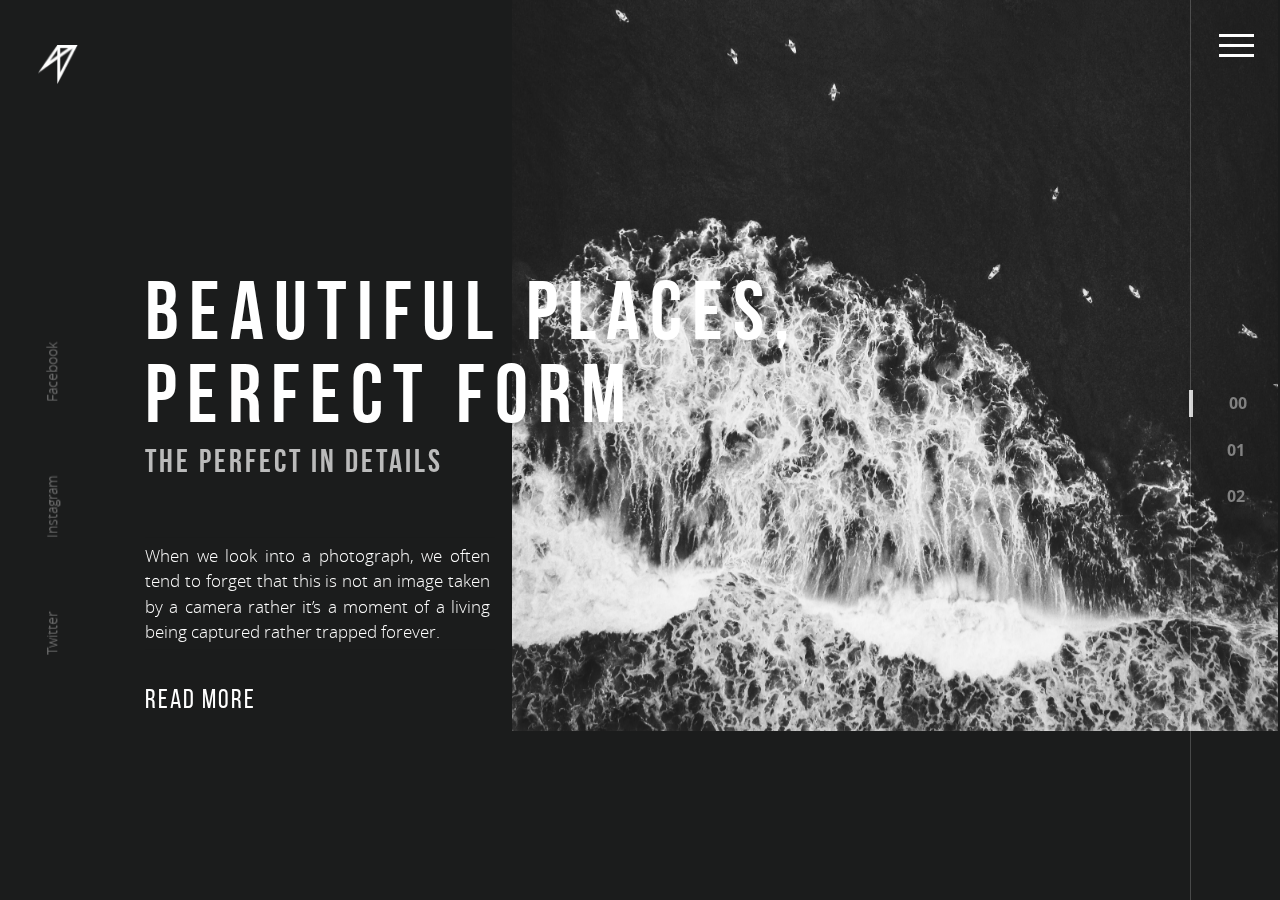
==== commit 29170704: "fixed bugs" ====
--- a/index.html
+++ b/index.html
@@ -40,7 +40,7 @@
 
  <div id="resize">
   <ul class="menu">
-    <li class="active-item"><a href="index.html" >Home</a></li>
+    <li><a href="index.html" >Home</a></li>
     <li><a href="portfolio.html">portfolio</a></li>
     <li><a href="about.html">About</a></li>
   </ul>
@@ -133,7 +133,7 @@
 	    	<div class="third-screen"></div>
 	    	<div class="last-screen" style="background-image: url(img/photo7.jpg);">
     			<div class="container">
-		    		<div class="text-part col-lg-5 col-lg-offset-7">
+		    		<div class="text-part col-lg-5 col-md-offset-7">
 		    			<button class="btn-back"><img src="img/ic_arrow_forward_24px.svg" alt="navigation black"></button>
 		    			<h2 class = "h2" >BeAutiful Places, Perfect Form</h2>
 			    		<p>
--- a/css/main.min.css
+++ b/css/main.min.css
@@ -7,4 +7,4 @@
  */@-webkit-keyframes bounce{0%,20%,53%,80%,to{-webkit-animation-timing-function:cubic-bezier(.215,.61,.355,1);-webkit-transform:translateZ(0);animation-timing-function:cubic-bezier(.215,.61,.355,1);transform:translateZ(0)}40%,43%{-webkit-animation-timing-function:cubic-bezier(.755,.05,.855,.06);-webkit-transform:translate3d(0,-30px,0);animation-timing-function:cubic-bezier(.755,.05,.855,.06);transform:translate3d(0,-30px,0)}70%{-webkit-animation-timing-function:cubic-bezier(.755,.05,.855,.06);-webkit-transform:translate3d(0,-15px,0);animation-timing-function:cubic-bezier(.755,.05,.855,.06);transform:translate3d(0,-15px,0)}90%{-webkit-transform:translate3d(0,-4px,0);transform:translate3d(0,-4px,0)}}@keyframes bounce{0%,20%,53%,80%,to{-webkit-animation-timing-function:cubic-bezier(.215,.61,.355,1);-webkit-transform:translateZ(0);animation-timing-function:cubic-bezier(.215,.61,.355,1);transform:translateZ(0)}40%,43%{-webkit-animation-timing-function:cubic-bezier(.755,.05,.855,.06);-webkit-transform:translate3d(0,-30px,0);animation-timing-function:cubic-bezier(.755,.05,.855,.06);transform:translate3d(0,-30px,0)}70%{-webkit-animation-timing-function:cubic-bezier(.755,.05,.855,.06);-webkit-transform:translate3d(0,-15px,0);animation-timing-function:cubic-bezier(.755,.05,.855,.06);transform:translate3d(0,-15px,0)}90%{-webkit-transform:translate3d(0,-4px,0);transform:translate3d(0,-4px,0)}}.bounce{-webkit-animation-name:bounce;-webkit-transform-origin:center bottom;animation-name:bounce;transform-origin:center bottom}@-webkit-keyframes flash{0%,50%,to{opacity:1}25%,75%{opacity:0}}@keyframes flash{0%,50%,to{opacity:1}25%,75%{opacity:0}}.flash{-webkit-animation-name:flash;animation-name:flash}@-webkit-keyframes pulse{0%{-webkit-transform:scaleX(1);transform:scaleX(1)}50%{-webkit-transform:scale3d(1.05,1.05,1.05);transform:scale3d(1.05,1.05,1.05)}to{-webkit-transform:scaleX(1);transform:scaleX(1)}}@keyframes pulse{0%{-webkit-transform:scaleX(1);transform:scaleX(1)}50%{-webkit-transform:scale3d(1.05,1.05,1.05);transform:scale3d(1.05,1.05,1.05)}to{-webkit-transform:scaleX(1);transform:scaleX(1)}}.pulse{-webkit-animation-name:pulse;animation-name:pulse}@-webkit-keyframes rubberBand{0%{-webkit-transform:scaleX(1);transform:scaleX(1)}30%{-webkit-transform:scale3d(1.25,.75,1);transform:scale3d(1.25,.75,1)}40%{-webkit-transform:scale3d(.75,1.25,1);transform:scale3d(.75,1.25,1)}50%{-webkit-transform:scale3d(1.15,.85,1);transform:scale3d(1.15,.85,1)}65%{-webkit-transform:scale3d(.95,1.05,1);transform:scale3d(.95,1.05,1)}75%{-webkit-transform:scale3d(1.05,.95,1);transform:scale3d(1.05,.95,1)}to{-webkit-transform:scaleX(1);transform:scaleX(1)}}@keyframes rubberBand{0%{-webkit-transform:scaleX(1);transform:scaleX(1)}30%{-webkit-transform:scale3d(1.25,.75,1);transform:scale3d(1.25,.75,1)}40%{-webkit-transform:scale3d(.75,1.25,1);transform:scale3d(.75,1.25,1)}50%{-webkit-transform:scale3d(1.15,.85,1);transform:scale3d(1.15,.85,1)}65%{-webkit-transform:scale3d(.95,1.05,1);transform:scale3d(.95,1.05,1)}75%{-webkit-transform:scale3d(1.05,.95,1);transform:scale3d(1.05,.95,1)}to{-webkit-transform:scaleX(1);transform:scaleX(1)}}.rubberBand{-webkit-animation-name:rubberBand;animation-name:rubberBand}@-webkit-keyframes shake{0%,to{-webkit-transform:translateZ(0);transform:translateZ(0)}10%,30%,50%,70%,90%{-webkit-transform:translate3d(-10px,0,0);transform:translate3d(-10px,0,0)}20%,40%,60%,80%{-webkit-transform:translate3d(10px,0,0);transform:translate3d(10px,0,0)}}@keyframes shake{0%,to{-webkit-transform:translateZ(0);transform:translateZ(0)}10%,30%,50%,70%,90%{-webkit-transform:translate3d(-10px,0,0);transform:translate3d(-10px,0,0)}20%,40%,60%,80%{-webkit-transform:translate3d(10px,0,0);transform:translate3d(10px,0,0)}}.shake{-webkit-animation-name:shake;animation-name:shake}@-webkit-keyframes headShake{0%{-webkit-transform:translateX(0);transform:translateX(0)}6.5%{-webkit-transform:translateX(-6px) rotateY(-9deg);transform:translateX(-6px) rotateY(-9deg)}18.5%{-webkit-transform:translateX(5px) rotateY(7deg);transform:translateX(5px) rotateY(7deg)}31.5%{-webkit-transform:translateX(-3px) rotateY(-5deg);transform:translateX(-3px) rotateY(-5deg)}43.5%{-webkit-transform:translateX(2px) rotateY(3deg);transform:translateX(2px) rotateY(3deg)}50%{-webkit-transform:translateX(0);transform:translateX(0)}}@keyframes headShake{0%{-webkit-transform:translateX(0);transform:translateX(0)}6.5%{-webkit-transform:translateX(-6px) rotateY(-9deg);transform:translateX(-6px) rotateY(-9deg)}18.5%{-webkit-transform:translateX(5px) rotateY(7deg);transform:translateX(5px) rotateY(7deg)}31.5%{-webkit-transform:translateX(-3px) rotateY(-5deg);transform:translateX(-3px) rotateY(-5deg)}43.5%{-webkit-transform:translateX(2px) rotateY(3deg);transform:translateX(2px) rotateY(3deg)}50%{-webkit-transform:translateX(0);transform:translateX(0)}}.headShake{-webkit-animation-name:headShake;-webkit-animation-timing-function:ease-in-out;animation-name:headShake;animation-timing-function:ease-in-out}@-webkit-keyframes swing{20%{-webkit-transform:rotate(15deg);transform:rotate(15deg)}40%{-webkit-transform:rotate(-10deg);transform:rotate(-10deg)}60%{-webkit-transform:rotate(5deg);transform:rotate(5deg)}80%{-webkit-transform:rotate(-5deg);transform:rotate(-5deg)}to{-webkit-transform:rotate(0);transform:rotate(0)}}@keyframes swing{20%{-webkit-transform:rotate(15deg);transform:rotate(15deg)}40%{-webkit-transform:rotate(-10deg);transform:rotate(-10deg)}60%{-webkit-transform:rotate(5deg);transform:rotate(5deg)}80%{-webkit-transform:rotate(-5deg);transform:rotate(-5deg)}to{-webkit-transform:rotate(0);transform:rotate(0)}}.swing{-webkit-animation-name:swing;-webkit-transform-origin:top center;animation-name:swing;transform-origin:top center}@-webkit-keyframes tada{0%{-webkit-transform:scaleX(1);transform:scaleX(1)}10%,20%{-webkit-transform:scale3d(.9,.9,.9) rotate(-3deg);transform:scale3d(.9,.9,.9) rotate(-3deg)}30%,50%,70%,90%{-webkit-transform:scale3d(1.1,1.1,1.1) rotate(3deg);transform:scale3d(1.1,1.1,1.1) rotate(3deg)}40%,60%,80%{-webkit-transform:scale3d(1.1,1.1,1.1) rotate(-3deg);transform:scale3d(1.1,1.1,1.1) rotate(-3deg)}to{-webkit-transform:scaleX(1);transform:scaleX(1)}}@keyframes tada{0%{-webkit-transform:scaleX(1);transform:scaleX(1)}10%,20%{-webkit-transform:scale3d(.9,.9,.9) rotate(-3deg);transform:scale3d(.9,.9,.9) rotate(-3deg)}30%,50%,70%,90%{-webkit-transform:scale3d(1.1,1.1,1.1) rotate(3deg);transform:scale3d(1.1,1.1,1.1) rotate(3deg)}40%,60%,80%{-webkit-transform:scale3d(1.1,1.1,1.1) rotate(-3deg);transform:scale3d(1.1,1.1,1.1) rotate(-3deg)}to{-webkit-transform:scaleX(1);transform:scaleX(1)}}.tada{-webkit-animation-name:tada;animation-name:tada}@-webkit-keyframes wobble{0%{-webkit-transform:translateZ(0);transform:translateZ(0)}15%{-webkit-transform:translate3d(-25%,0,0) rotate(-5deg);transform:translate3d(-25%,0,0) rotate(-5deg)}30%{-webkit-transform:translate3d(20%,0,0) rotate(3deg);transform:translate3d(20%,0,0) rotate(3deg)}45%{-webkit-transform:translate3d(-15%,0,0) rotate(-3deg);transform:translate3d(-15%,0,0) rotate(-3deg)}60%{-webkit-transform:translate3d(10%,0,0) rotate(2deg);transform:translate3d(10%,0,0) rotate(2deg)}75%{-webkit-transform:translate3d(-5%,0,0) rotate(-1deg);transform:translate3d(-5%,0,0) rotate(-1deg)}to{-webkit-transform:translateZ(0);transform:translateZ(0)}}@keyframes wobble{0%{-webkit-transform:translateZ(0);transform:translateZ(0)}15%{-webkit-transform:translate3d(-25%,0,0) rotate(-5deg);transform:translate3d(-25%,0,0) rotate(-5deg)}30%{-webkit-transform:translate3d(20%,0,0) rotate(3deg);transform:translate3d(20%,0,0) rotate(3deg)}45%{-webkit-transform:translate3d(-15%,0,0) rotate(-3deg);transform:translate3d(-15%,0,0) rotate(-3deg)}60%{-webkit-transform:translate3d(10%,0,0) rotate(2deg);transform:translate3d(10%,0,0) rotate(2deg)}75%{-webkit-transform:translate3d(-5%,0,0) rotate(-1deg);transform:translate3d(-5%,0,0) rotate(-1deg)}to{-webkit-transform:translateZ(0);transform:translateZ(0)}}.wobble{-webkit-animation-name:wobble;animation-name:wobble}@-webkit-keyframes jello{0%,11.1%,to{-webkit-transform:translateZ(0);transform:translateZ(0)}22.2%{-webkit-transform:skewX(-12.5deg) skewY(-12.5deg);transform:skewX(-12.5deg) skewY(-12.5deg)}33.3%{-webkit-transform:skewX(6.25deg) skewY(6.25deg);transform:skewX(6.25deg) skewY(6.25deg)}44.4%{-webkit-transform:skewX(-3.125deg) skewY(-3.125deg);transform:skewX(-3.125deg) skewY(-3.125deg)}55.5%{-webkit-transform:skewX(1.5625deg) skewY(1.5625deg);transform:skewX(1.5625deg) skewY(1.5625deg)}66.6%{-webkit-transform:skewX(-.78125deg) skewY(-.78125deg);transform:skewX(-.78125deg) skewY(-.78125deg)}77.7%{-webkit-transform:skewX(.390625deg) skewY(.390625deg);transform:skewX(.390625deg) skewY(.390625deg)}88.8%{-webkit-transform:skewX(-.1953125deg) skewY(-.1953125deg);transform:skewX(-.1953125deg) skewY(-.1953125deg)}}@keyframes jello{0%,11.1%,to{-webkit-transform:translateZ(0);transform:translateZ(0)}22.2%{-webkit-transform:skewX(-12.5deg) skewY(-12.5deg);transform:skewX(-12.5deg) skewY(-12.5deg)}33.3%{-webkit-transform:skewX(6.25deg) skewY(6.25deg);transform:skewX(6.25deg) skewY(6.25deg)}44.4%{-webkit-transform:skewX(-3.125deg) skewY(-3.125deg);transform:skewX(-3.125deg) skewY(-3.125deg)}55.5%{-webkit-transform:skewX(1.5625deg) skewY(1.5625deg);transform:skewX(1.5625deg) skewY(1.5625deg)}66.6%{-webkit-transform:skewX(-.78125deg) skewY(-.78125deg);transform:skewX(-.78125deg) skewY(-.78125deg)}77.7%{-webkit-transform:skewX(.390625deg) skewY(.390625deg);transform:skewX(.390625deg) skewY(.390625deg)}88.8%{-webkit-transform:skewX(-.1953125deg) skewY(-.1953125deg);transform:skewX(-.1953125deg) skewY(-.1953125deg)}}.jello{-webkit-animation-name:jello;-webkit-transform-origin:center;animation-name:jello;transform-origin:center}@-webkit-keyframes heartBeat{0%{-webkit-transform:scale(1);transform:scale(1)}14%{-webkit-transform:scale(1.3);transform:scale(1.3)}28%{-webkit-transform:scale(1);transform:scale(1)}42%{-webkit-transform:scale(1.3);transform:scale(1.3)}70%{-webkit-transform:scale(1);transform:scale(1)}}@keyframes heartBeat{0%{-webkit-transform:scale(1);transform:scale(1)}14%{-webkit-transform:scale(1.3);transform:scale(1.3)}28%{-webkit-transform:scale(1);transform:scale(1)}42%{-webkit-transform:scale(1.3);transform:scale(1.3)}70%{-webkit-transform:scale(1);transform:scale(1)}}.heartBeat{-webkit-animation-duration:1.3s;-webkit-animation-name:heartBeat;-webkit-animation-timing-function:ease-in-out;animation-duration:1.3s;animation-name:heartBeat;animation-timing-function:ease-in-out}@-webkit-keyframes bounceIn{0%,20%,40%,60%,80%,to{-webkit-animation-timing-function:cubic-bezier(.215,.61,.355,1);animation-timing-function:cubic-bezier(.215,.61,.355,1)}0%{-webkit-transform:scale3d(.3,.3,.3);opacity:0;transform:scale3d(.3,.3,.3)}20%{-webkit-transform:scale3d(1.1,1.1,1.1);transform:scale3d(1.1,1.1,1.1)}40%{-webkit-transform:scale3d(.9,.9,.9);transform:scale3d(.9,.9,.9)}60%{-webkit-transform:scale3d(1.03,1.03,1.03);opacity:1;transform:scale3d(1.03,1.03,1.03)}80%{-webkit-transform:scale3d(.97,.97,.97);transform:scale3d(.97,.97,.97)}to{-webkit-transform:scaleX(1);opacity:1;transform:scaleX(1)}}@keyframes bounceIn{0%,20%,40%,60%,80%,to{-webkit-animation-timing-function:cubic-bezier(.215,.61,.355,1);animation-timing-function:cubic-bezier(.215,.61,.355,1)}0%{-webkit-transform:scale3d(.3,.3,.3);opacity:0;transform:scale3d(.3,.3,.3)}20%{-webkit-transform:scale3d(1.1,1.1,1.1);transform:scale3d(1.1,1.1,1.1)}40%{-webkit-transform:scale3d(.9,.9,.9);transform:scale3d(.9,.9,.9)}60%{-webkit-transform:scale3d(1.03,1.03,1.03);opacity:1;transform:scale3d(1.03,1.03,1.03)}80%{-webkit-transform:scale3d(.97,.97,.97);transform:scale3d(.97,.97,.97)}to{-webkit-transform:scaleX(1);opacity:1;transform:scaleX(1)}}.bounceIn{-webkit-animation-duration:.75s;-webkit-animation-name:bounceIn;animation-duration:.75s;animation-name:bounceIn}@-webkit-keyframes bounceInDown{0%,60%,75%,90%,to{-webkit-animation-timing-function:cubic-bezier(.215,.61,.355,1);animation-timing-function:cubic-bezier(.215,.61,.355,1)}0%{-webkit-transform:translate3d(0,-3000px,0);opacity:0;transform:translate3d(0,-3000px,0)}60%{-webkit-transform:translate3d(0,25px,0);opacity:1;transform:translate3d(0,25px,0)}75%{-webkit-transform:translate3d(0,-10px,0);transform:translate3d(0,-10px,0)}90%{-webkit-transform:translate3d(0,5px,0);transform:translate3d(0,5px,0)}to{-webkit-transform:translateZ(0);transform:translateZ(0)}}@keyframes bounceInDown{0%,60%,75%,90%,to{-webkit-animation-timing-function:cubic-bezier(.215,.61,.355,1);animation-timing-function:cubic-bezier(.215,.61,.355,1)}0%{-webkit-transform:translate3d(0,-3000px,0);opacity:0;transform:translate3d(0,-3000px,0)}60%{-webkit-transform:translate3d(0,25px,0);opacity:1;transform:translate3d(0,25px,0)}75%{-webkit-transform:translate3d(0,-10px,0);transform:translate3d(0,-10px,0)}90%{-webkit-transform:translate3d(0,5px,0);transform:translate3d(0,5px,0)}to{-webkit-transform:translateZ(0);transform:translateZ(0)}}.bounceInDown{-webkit-animation-name:bounceInDown;animation-name:bounceInDown}@-webkit-keyframes bounceInLeft{0%,60%,75%,90%,to{-webkit-animation-timing-function:cubic-bezier(.215,.61,.355,1);animation-timing-function:cubic-bezier(.215,.61,.355,1)}0%{-webkit-transform:translate3d(-3000px,0,0);opacity:0;transform:translate3d(-3000px,0,0)}60%{-webkit-transform:translate3d(25px,0,0);opacity:1;transform:translate3d(25px,0,0)}75%{-webkit-transform:translate3d(-10px,0,0);transform:translate3d(-10px,0,0)}90%{-webkit-transform:translate3d(5px,0,0);transform:translate3d(5px,0,0)}to{-webkit-transform:translateZ(0);transform:translateZ(0)}}@keyframes bounceInLeft{0%,60%,75%,90%,to{-webkit-animation-timing-function:cubic-bezier(.215,.61,.355,1);animation-timing-function:cubic-bezier(.215,.61,.355,1)}0%{-webkit-transform:translate3d(-3000px,0,0);opacity:0;transform:translate3d(-3000px,0,0)}60%{-webkit-transform:translate3d(25px,0,0);opacity:1;transform:translate3d(25px,0,0)}75%{-webkit-transform:translate3d(-10px,0,0);transform:translate3d(-10px,0,0)}90%{-webkit-transform:translate3d(5px,0,0);transform:translate3d(5px,0,0)}to{-webkit-transform:translateZ(0);transform:translateZ(0)}}.bounceInLeft{-webkit-animation-name:bounceInLeft;animation-name:bounceInLeft}@-webkit-keyframes bounceInRight{0%,60%,75%,90%,to{-webkit-animation-timing-function:cubic-bezier(.215,.61,.355,1);animation-timing-function:cubic-bezier(.215,.61,.355,1)}0%{-webkit-transform:translate3d(3000px,0,0);opacity:0;transform:translate3d(3000px,0,0)}60%{-webkit-transform:translate3d(-25px,0,0);opacity:1;transform:translate3d(-25px,0,0)}75%{-webkit-transform:translate3d(10px,0,0);transform:translate3d(10px,0,0)}90%{-webkit-transform:translate3d(-5px,0,0);transform:translate3d(-5px,0,0)}to{-webkit-transform:translateZ(0);transform:translateZ(0)}}@keyframes bounceInRight{0%,60%,75%,90%,to{-webkit-animation-timing-function:cubic-bezier(.215,.61,.355,1);animation-timing-function:cubic-bezier(.215,.61,.355,1)}0%{-webkit-transform:translate3d(3000px,0,0);opacity:0;transform:translate3d(3000px,0,0)}60%{-webkit-transform:translate3d(-25px,0,0);opacity:1;transform:translate3d(-25px,0,0)}75%{-webkit-transform:translate3d(10px,0,0);transform:translate3d(10px,0,0)}90%{-webkit-transform:translate3d(-5px,0,0);transform:translate3d(-5px,0,0)}to{-webkit-transform:translateZ(0);transform:translateZ(0)}}.bounceInRight{-webkit-animation-name:bounceInRight;animation-name:bounceInRight}@-webkit-keyframes bounceInUp{0%,60%,75%,90%,to{-webkit-animation-timing-function:cubic-bezier(.215,.61,.355,1);animation-timing-function:cubic-bezier(.215,.61,.355,1)}0%{-webkit-transform:translate3d(0,3000px,0);opacity:0;transform:translate3d(0,3000px,0)}60%{-webkit-transform:translate3d(0,-20px,0);opacity:1;transform:translate3d(0,-20px,0)}75%{-webkit-transform:translate3d(0,10px,0);transform:translate3d(0,10px,0)}90%{-webkit-transform:translate3d(0,-5px,0);transform:translate3d(0,-5px,0)}to{-webkit-transform:translateZ(0);transform:translateZ(0)}}@keyframes bounceInUp{0%,60%,75%,90%,to{-webkit-animation-timing-function:cubic-bezier(.215,.61,.355,1);animation-timing-function:cubic-bezier(.215,.61,.355,1)}0%{-webkit-transform:translate3d(0,3000px,0);opacity:0;transform:translate3d(0,3000px,0)}60%{-webkit-transform:translate3d(0,-20px,0);opacity:1;transform:translate3d(0,-20px,0)}75%{-webkit-transform:translate3d(0,10px,0);transform:translate3d(0,10px,0)}90%{-webkit-transform:translate3d(0,-5px,0);transform:translate3d(0,-5px,0)}to{-webkit-transform:translateZ(0);transform:translateZ(0)}}.bounceInUp{-webkit-animation-name:bounceInUp;animation-name:bounceInUp}@-webkit-keyframes bounceOut{20%{-webkit-transform:scale3d(.9,.9,.9);transform:scale3d(.9,.9,.9)}50%,55%{-webkit-transform:scale3d(1.1,1.1,1.1);opacity:1;transform:scale3d(1.1,1.1,1.1)}to{-webkit-transform:scale3d(.3,.3,.3);opacity:0;transform:scale3d(.3,.3,.3)}}@keyframes bounceOut{20%{-webkit-transform:scale3d(.9,.9,.9);transform:scale3d(.9,.9,.9)}50%,55%{-webkit-transform:scale3d(1.1,1.1,1.1);opacity:1;transform:scale3d(1.1,1.1,1.1)}to{-webkit-transform:scale3d(.3,.3,.3);opacity:0;transform:scale3d(.3,.3,.3)}}.bounceOut{-webkit-animation-duration:.75s;-webkit-animation-name:bounceOut;animation-duration:.75s;animation-name:bounceOut}@-webkit-keyframes bounceOutDown{20%{-webkit-transform:translate3d(0,10px,0);transform:translate3d(0,10px,0)}40%,45%{-webkit-transform:translate3d(0,-20px,0);opacity:1;transform:translate3d(0,-20px,0)}to{-webkit-transform:translate3d(0,2000px,0);opacity:0;transform:translate3d(0,2000px,0)}}@keyframes bounceOutDown{20%{-webkit-transform:translate3d(0,10px,0);transform:translate3d(0,10px,0)}40%,45%{-webkit-transform:translate3d(0,-20px,0);opacity:1;transform:translate3d(0,-20px,0)}to{-webkit-transform:translate3d(0,2000px,0);opacity:0;transform:translate3d(0,2000px,0)}}.bounceOutDown{-webkit-animation-name:bounceOutDown;animation-name:bounceOutDown}@-webkit-keyframes bounceOutLeft{20%{-webkit-transform:translate3d(20px,0,0);opacity:1;transform:translate3d(20px,0,0)}to{-webkit-transform:translate3d(-2000px,0,0);opacity:0;transform:translate3d(-2000px,0,0)}}@keyframes bounceOutLeft{20%{-webkit-transform:translate3d(20px,0,0);opacity:1;transform:translate3d(20px,0,0)}to{-webkit-transform:translate3d(-2000px,0,0);opacity:0;transform:translate3d(-2000px,0,0)}}.bounceOutLeft{-webkit-animation-name:bounceOutLeft;animation-name:bounceOutLeft}@-webkit-keyframes bounceOutRight{20%{-webkit-transform:translate3d(-20px,0,0);opacity:1;transform:translate3d(-20px,0,0)}to{-webkit-transform:translate3d(2000px,0,0);opacity:0;transform:translate3d(2000px,0,0)}}@keyframes bounceOutRight{20%{-webkit-transform:translate3d(-20px,0,0);opacity:1;transform:translate3d(-20px,0,0)}to{-webkit-transform:translate3d(2000px,0,0);opacity:0;transform:translate3d(2000px,0,0)}}.bounceOutRight{-webkit-animation-name:bounceOutRight;animation-name:bounceOutRight}@-webkit-keyframes bounceOutUp{20%{-webkit-transform:translate3d(0,-10px,0);transform:translate3d(0,-10px,0)}40%,45%{-webkit-transform:translate3d(0,20px,0);opacity:1;transform:translate3d(0,20px,0)}to{-webkit-transform:translate3d(0,-2000px,0);opacity:0;transform:translate3d(0,-2000px,0)}}@keyframes bounceOutUp{20%{-webkit-transform:translate3d(0,-10px,0);transform:translate3d(0,-10px,0)}40%,45%{-webkit-transform:translate3d(0,20px,0);opacity:1;transform:translate3d(0,20px,0)}to{-webkit-transform:translate3d(0,-2000px,0);opacity:0;transform:translate3d(0,-2000px,0)}}.bounceOutUp{-webkit-animation-name:bounceOutUp;animation-name:bounceOutUp}@-webkit-keyframes fadeIn{0%{opacity:0}to{opacity:1}}@keyframes fadeIn{0%{opacity:0}to{opacity:1}}.fadeIn{-webkit-animation-name:fadeIn;animation-name:fadeIn}@-webkit-keyframes fadeInDown{0%{-webkit-transform:translate3d(0,-100%,0);opacity:0;transform:translate3d(0,-100%,0)}to{-webkit-transform:translateZ(0);opacity:1;transform:translateZ(0)}}@keyframes fadeInDown{0%{-webkit-transform:translate3d(0,-100%,0);opacity:0;transform:translate3d(0,-100%,0)}to{-webkit-transform:translateZ(0);opacity:1;transform:translateZ(0)}}.fadeInDown{-webkit-animation-name:fadeInDown;animation-name:fadeInDown}@-webkit-keyframes fadeInDownBig{0%{-webkit-transform:translate3d(0,-2000px,0);opacity:0;transform:translate3d(0,-2000px,0)}to{-webkit-transform:translateZ(0);opacity:1;transform:translateZ(0)}}@keyframes fadeInDownBig{0%{-webkit-transform:translate3d(0,-2000px,0);opacity:0;transform:translate3d(0,-2000px,0)}to{-webkit-transform:translateZ(0);opacity:1;transform:translateZ(0)}}.fadeInDownBig{-webkit-animation-name:fadeInDownBig;animation-name:fadeInDownBig}@-webkit-keyframes fadeInLeft{0%{-webkit-transform:translate3d(-100%,0,0);opacity:0;transform:translate3d(-100%,0,0)}to{-webkit-transform:translateZ(0);opacity:1;transform:translateZ(0)}}@keyframes fadeInLeft{0%{-webkit-transform:translate3d(-100%,0,0);opacity:0;transform:translate3d(-100%,0,0)}to{-webkit-transform:translateZ(0);opacity:1;transform:translateZ(0)}}.fadeInLeft{-webkit-animation-name:fadeInLeft;animation-name:fadeInLeft}@-webkit-keyframes fadeInLeftBig{0%{-webkit-transform:translate3d(-2000px,0,0);opacity:0;transform:translate3d(-2000px,0,0)}to{-webkit-transform:translateZ(0);opacity:1;transform:translateZ(0)}}@keyframes fadeInLeftBig{0%{-webkit-transform:translate3d(-2000px,0,0);opacity:0;transform:translate3d(-2000px,0,0)}to{-webkit-transform:translateZ(0);opacity:1;transform:translateZ(0)}}.fadeInLeftBig{-webkit-animation-name:fadeInLeftBig;animation-name:fadeInLeftBig}@-webkit-keyframes fadeInRight{0%{-webkit-transform:translate3d(100%,0,0);opacity:0;transform:translate3d(100%,0,0)}to{-webkit-transform:translateZ(0);opacity:1;transform:translateZ(0)}}@keyframes fadeInRight{0%{-webkit-transform:translate3d(100%,0,0);opacity:0;transform:translate3d(100%,0,0)}to{-webkit-transform:translateZ(0);opacity:1;transform:translateZ(0)}}.fadeInRight{-webkit-animation-name:fadeInRight;animation-name:fadeInRight}@-webkit-keyframes fadeInRightBig{0%{-webkit-transform:translate3d(2000px,0,0);opacity:0;transform:translate3d(2000px,0,0)}to{-webkit-transform:translateZ(0);opacity:1;transform:translateZ(0)}}@keyframes fadeInRightBig{0%{-webkit-transform:translate3d(2000px,0,0);opacity:0;transform:translate3d(2000px,0,0)}to{-webkit-transform:translateZ(0);opacity:1;transform:translateZ(0)}}.fadeInRightBig{-webkit-animation-name:fadeInRightBig;animation-name:fadeInRightBig}@-webkit-keyframes fadeInUp{0%{-webkit-transform:translate3d(0,100%,0);opacity:0;transform:translate3d(0,100%,0)}to{-webkit-transform:translateZ(0);opacity:1;transform:translateZ(0)}}@keyframes fadeInUp{0%{-webkit-transform:translate3d(0,100%,0);opacity:0;transform:translate3d(0,100%,0)}to{-webkit-transform:translateZ(0);opacity:1;transform:translateZ(0)}}.fadeInUp{-webkit-animation-name:fadeInUp;animation-name:fadeInUp}@-webkit-keyframes fadeInUpBig{0%{-webkit-transform:translate3d(0,2000px,0);opacity:0;transform:translate3d(0,2000px,0)}to{-webkit-transform:translateZ(0);opacity:1;transform:translateZ(0)}}@keyframes fadeInUpBig{0%{-webkit-transform:translate3d(0,2000px,0);opacity:0;transform:translate3d(0,2000px,0)}to{-webkit-transform:translateZ(0);opacity:1;transform:translateZ(0)}}.fadeInUpBig{-webkit-animation-name:fadeInUpBig;animation-name:fadeInUpBig}@-webkit-keyframes fadeOut{0%{opacity:1}to{opacity:0}}@keyframes fadeOut{0%{opacity:1}to{opacity:0}}.fadeOut{-webkit-animation-name:fadeOut;animation-name:fadeOut}@-webkit-keyframes fadeOutDown{0%{opacity:1}to{-webkit-transform:translate3d(0,100%,0);opacity:0;transform:translate3d(0,100%,0)}}@keyframes fadeOutDown{0%{opacity:1}to{-webkit-transform:translate3d(0,100%,0);opacity:0;transform:translate3d(0,100%,0)}}.fadeOutDown{-webkit-animation-name:fadeOutDown;animation-name:fadeOutDown}@-webkit-keyframes fadeOutDownBig{0%{opacity:1}to{-webkit-transform:translate3d(0,2000px,0);opacity:0;transform:translate3d(0,2000px,0)}}@keyframes fadeOutDownBig{0%{opacity:1}to{-webkit-transform:translate3d(0,2000px,0);opacity:0;transform:translate3d(0,2000px,0)}}.fadeOutDownBig{-webkit-animation-name:fadeOutDownBig;animation-name:fadeOutDownBig}@-webkit-keyframes fadeOutLeft{0%{opacity:1}to{-webkit-transform:translate3d(-100%,0,0);opacity:0;transform:translate3d(-100%,0,0)}}@keyframes fadeOutLeft{0%{opacity:1}to{-webkit-transform:translate3d(-100%,0,0);opacity:0;transform:translate3d(-100%,0,0)}}.fadeOutLeft{-webkit-animation-name:fadeOutLeft;animation-name:fadeOutLeft}@-webkit-keyframes fadeOutLeftBig{0%{opacity:1}to{-webkit-transform:translate3d(-2000px,0,0);opacity:0;transform:translate3d(-2000px,0,0)}}@keyframes fadeOutLeftBig{0%{opacity:1}to{-webkit-transform:translate3d(-2000px,0,0);opacity:0;transform:translate3d(-2000px,0,0)}}.fadeOutLeftBig{-webkit-animation-name:fadeOutLeftBig;animation-name:fadeOutLeftBig}@-webkit-keyframes fadeOutRight{0%{opacity:1}to{-webkit-transform:translate3d(100%,0,0);opacity:0;transform:translate3d(100%,0,0)}}@keyframes fadeOutRight{0%{opacity:1}to{-webkit-transform:translate3d(100%,0,0);opacity:0;transform:translate3d(100%,0,0)}}.fadeOutRight{-webkit-animation-name:fadeOutRight;animation-name:fadeOutRight}@-webkit-keyframes fadeOutRightBig{0%{opacity:1}to{-webkit-transform:translate3d(2000px,0,0);opacity:0;transform:translate3d(2000px,0,0)}}@keyframes fadeOutRightBig{0%{opacity:1}to{-webkit-transform:translate3d(2000px,0,0);opacity:0;transform:translate3d(2000px,0,0)}}.fadeOutRightBig{-webkit-animation-name:fadeOutRightBig;animation-name:fadeOutRightBig}@-webkit-keyframes fadeOutUp{0%{opacity:1}to{-webkit-transform:translate3d(0,-100%,0);opacity:0;transform:translate3d(0,-100%,0)}}@keyframes fadeOutUp{0%{opacity:1}to{-webkit-transform:translate3d(0,-100%,0);opacity:0;transform:translate3d(0,-100%,0)}}.fadeOutUp{-webkit-animation-name:fadeOutUp;animation-name:fadeOutUp}@-webkit-keyframes fadeOutUpBig{0%{opacity:1}to{-webkit-transform:translate3d(0,-2000px,0);opacity:0;transform:translate3d(0,-2000px,0)}}@keyframes fadeOutUpBig{0%{opacity:1}to{-webkit-transform:translate3d(0,-2000px,0);opacity:0;transform:translate3d(0,-2000px,0)}}.fadeOutUpBig{-webkit-animation-name:fadeOutUpBig;animation-name:fadeOutUpBig}@-webkit-keyframes flip{0%{-webkit-animation-timing-function:ease-out;-webkit-transform:perspective(400px) scaleX(1) translateZ(0) rotateY(-1turn);animation-timing-function:ease-out;transform:perspective(400px) scaleX(1) translateZ(0) rotateY(-1turn)}40%{-webkit-animation-timing-function:ease-out;-webkit-transform:perspective(400px) scaleX(1) translateZ(150px) rotateY(-190deg);animation-timing-function:ease-out;transform:perspective(400px) scaleX(1) translateZ(150px) rotateY(-190deg)}50%{-webkit-animation-timing-function:ease-in;-webkit-transform:perspective(400px) scaleX(1) translateZ(150px) rotateY(-170deg);animation-timing-function:ease-in;transform:perspective(400px) scaleX(1) translateZ(150px) rotateY(-170deg)}80%{-webkit-animation-timing-function:ease-in;-webkit-transform:perspective(400px) scale3d(.95,.95,.95) translateZ(0) rotateY(0);animation-timing-function:ease-in;transform:perspective(400px) scale3d(.95,.95,.95) translateZ(0) rotateY(0)}to{-webkit-animation-timing-function:ease-in;-webkit-transform:perspective(400px) scaleX(1) translateZ(0) rotateY(0);animation-timing-function:ease-in;transform:perspective(400px) scaleX(1) translateZ(0) rotateY(0)}}@keyframes flip{0%{-webkit-animation-timing-function:ease-out;-webkit-transform:perspective(400px) scaleX(1) translateZ(0) rotateY(-1turn);animation-timing-function:ease-out;transform:perspective(400px) scaleX(1) translateZ(0) rotateY(-1turn)}40%{-webkit-animation-timing-function:ease-out;-webkit-transform:perspective(400px) scaleX(1) translateZ(150px) rotateY(-190deg);animation-timing-function:ease-out;transform:perspective(400px) scaleX(1) translateZ(150px) rotateY(-190deg)}50%{-webkit-animation-timing-function:ease-in;-webkit-transform:perspective(400px) scaleX(1) translateZ(150px) rotateY(-170deg);animation-timing-function:ease-in;transform:perspective(400px) scaleX(1) translateZ(150px) rotateY(-170deg)}80%{-webkit-animation-timing-function:ease-in;-webkit-transform:perspective(400px) scale3d(.95,.95,.95) translateZ(0) rotateY(0);animation-timing-function:ease-in;transform:perspective(400px) scale3d(.95,.95,.95) translateZ(0) rotateY(0)}to{-webkit-animation-timing-function:ease-in;-webkit-transform:perspective(400px) scaleX(1) translateZ(0) rotateY(0);animation-timing-function:ease-in;transform:perspective(400px) scaleX(1) translateZ(0) rotateY(0)}}.animated.flip{-webkit-animation-name:flip;-webkit-backface-visibility:visible;animation-name:flip;backface-visibility:visible}@-webkit-keyframes flipInX{0%{-webkit-animation-timing-function:ease-in;-webkit-transform:perspective(400px) rotateX(90deg);animation-timing-function:ease-in;opacity:0;transform:perspective(400px) rotateX(90deg)}40%{-webkit-animation-timing-function:ease-in;-webkit-transform:perspective(400px) rotateX(-20deg);animation-timing-function:ease-in;transform:perspective(400px) rotateX(-20deg)}60%{-webkit-transform:perspective(400px) rotateX(10deg);opacity:1;transform:perspective(400px) rotateX(10deg)}80%{-webkit-transform:perspective(400px) rotateX(-5deg);transform:perspective(400px) rotateX(-5deg)}to{-webkit-transform:perspective(400px);transform:perspective(400px)}}@keyframes flipInX{0%{-webkit-animation-timing-function:ease-in;-webkit-transform:perspective(400px) rotateX(90deg);animation-timing-function:ease-in;opacity:0;transform:perspective(400px) rotateX(90deg)}40%{-webkit-animation-timing-function:ease-in;-webkit-transform:perspective(400px) rotateX(-20deg);animation-timing-function:ease-in;transform:perspective(400px) rotateX(-20deg)}60%{-webkit-transform:perspective(400px) rotateX(10deg);opacity:1;transform:perspective(400px) rotateX(10deg)}80%{-webkit-transform:perspective(400px) rotateX(-5deg);transform:perspective(400px) rotateX(-5deg)}to{-webkit-transform:perspective(400px);transform:perspective(400px)}}.flipInX{-webkit-animation-name:flipInX;-webkit-backface-visibility:visible!important;animation-name:flipInX;backface-visibility:visible!important}@-webkit-keyframes flipInY{0%{-webkit-animation-timing-function:ease-in;-webkit-transform:perspective(400px) rotateY(90deg);animation-timing-function:ease-in;opacity:0;transform:perspective(400px) rotateY(90deg)}40%{-webkit-animation-timing-function:ease-in;-webkit-transform:perspective(400px) rotateY(-20deg);animation-timing-function:ease-in;transform:perspective(400px) rotateY(-20deg)}60%{-webkit-transform:perspective(400px) rotateY(10deg);opacity:1;transform:perspective(400px) rotateY(10deg)}80%{-webkit-transform:perspective(400px) rotateY(-5deg);transform:perspective(400px) rotateY(-5deg)}to{-webkit-transform:perspective(400px);transform:perspective(400px)}}@keyframes flipInY{0%{-webkit-animation-timing-function:ease-in;-webkit-transform:perspective(400px) rotateY(90deg);animation-timing-function:ease-in;opacity:0;transform:perspective(400px) rotateY(90deg)}40%{-webkit-animation-timing-function:ease-in;-webkit-transform:perspective(400px) rotateY(-20deg);animation-timing-function:ease-in;transform:perspective(400px) rotateY(-20deg)}60%{-webkit-transform:perspective(400px) rotateY(10deg);opacity:1;transform:perspective(400px) rotateY(10deg)}80%{-webkit-transform:perspective(400px) rotateY(-5deg);transform:perspective(400px) rotateY(-5deg)}to{-webkit-transform:perspective(400px);transform:perspective(400px)}}.flipInY{-webkit-animation-name:flipInY;-webkit-backface-visibility:visible!important;animation-name:flipInY;backface-visibility:visible!important}@-webkit-keyframes flipOutX{0%{-webkit-transform:perspective(400px);transform:perspective(400px)}30%{-webkit-transform:perspective(400px) rotateX(-20deg);opacity:1;transform:perspective(400px) rotateX(-20deg)}to{-webkit-transform:perspective(400px) rotateX(90deg);opacity:0;transform:perspective(400px) rotateX(90deg)}}@keyframes flipOutX{0%{-webkit-transform:perspective(400px);transform:perspective(400px)}30%{-webkit-transform:perspective(400px) rotateX(-20deg);opacity:1;transform:perspective(400px) rotateX(-20deg)}to{-webkit-transform:perspective(400px) rotateX(90deg);opacity:0;transform:perspective(400px) rotateX(90deg)}}.flipOutX{-webkit-animation-duration:.75s;-webkit-animation-name:flipOutX;-webkit-backface-visibility:visible!important;animation-duration:.75s;animation-name:flipOutX;backface-visibility:visible!important}@-webkit-keyframes flipOutY{0%{-webkit-transform:perspective(400px);transform:perspective(400px)}30%{-webkit-transform:perspective(400px) rotateY(-15deg);opacity:1;transform:perspective(400px) rotateY(-15deg)}to{-webkit-transform:perspective(400px) rotateY(90deg);opacity:0;transform:perspective(400px) rotateY(90deg)}}@keyframes flipOutY{0%{-webkit-transform:perspective(400px);transform:perspective(400px)}30%{-webkit-transform:perspective(400px) rotateY(-15deg);opacity:1;transform:perspective(400px) rotateY(-15deg)}to{-webkit-transform:perspective(400px) rotateY(90deg);opacity:0;transform:perspective(400px) rotateY(90deg)}}.flipOutY{-webkit-animation-duration:.75s;-webkit-animation-name:flipOutY;-webkit-backface-visibility:visible!important;animation-duration:.75s;animation-name:flipOutY;backface-visibility:visible!important}@-webkit-keyframes lightSpeedIn{0%{-webkit-transform:translate3d(100%,0,0) skewX(-30deg);opacity:0;transform:translate3d(100%,0,0) skewX(-30deg)}60%{-webkit-transform:skewX(20deg);opacity:1;transform:skewX(20deg)}80%{-webkit-transform:skewX(-5deg);transform:skewX(-5deg)}to{-webkit-transform:translateZ(0);transform:translateZ(0)}}@keyframes lightSpeedIn{0%{-webkit-transform:translate3d(100%,0,0) skewX(-30deg);opacity:0;transform:translate3d(100%,0,0) skewX(-30deg)}60%{-webkit-transform:skewX(20deg);opacity:1;transform:skewX(20deg)}80%{-webkit-transform:skewX(-5deg);transform:skewX(-5deg)}to{-webkit-transform:translateZ(0);transform:translateZ(0)}}.lightSpeedIn{-webkit-animation-name:lightSpeedIn;-webkit-animation-timing-function:ease-out;animation-name:lightSpeedIn;animation-timing-function:ease-out}@-webkit-keyframes lightSpeedOut{0%{opacity:1}to{-webkit-transform:translate3d(100%,0,0) skewX(30deg);opacity:0;transform:translate3d(100%,0,0) skewX(30deg)}}@keyframes lightSpeedOut{0%{opacity:1}to{-webkit-transform:translate3d(100%,0,0) skewX(30deg);opacity:0;transform:translate3d(100%,0,0) skewX(30deg)}}.lightSpeedOut{-webkit-animation-name:lightSpeedOut;-webkit-animation-timing-function:ease-in;animation-name:lightSpeedOut;animation-timing-function:ease-in}@-webkit-keyframes rotateIn{0%{-webkit-transform:rotate(-200deg);-webkit-transform-origin:center;opacity:0;transform:rotate(-200deg);transform-origin:center}to{-webkit-transform:translateZ(0);-webkit-transform-origin:center;opacity:1;transform:translateZ(0);transform-origin:center}}@keyframes rotateIn{0%{-webkit-transform:rotate(-200deg);-webkit-transform-origin:center;opacity:0;transform:rotate(-200deg);transform-origin:center}to{-webkit-transform:translateZ(0);-webkit-transform-origin:center;opacity:1;transform:translateZ(0);transform-origin:center}}.rotateIn{-webkit-animation-name:rotateIn;animation-name:rotateIn}@-webkit-keyframes rotateInDownLeft{0%{-webkit-transform:rotate(-45deg);-webkit-transform-origin:left bottom;opacity:0;transform:rotate(-45deg);transform-origin:left bottom}to{-webkit-transform:translateZ(0);-webkit-transform-origin:left bottom;opacity:1;transform:translateZ(0);transform-origin:left bottom}}@keyframes rotateInDownLeft{0%{-webkit-transform:rotate(-45deg);-webkit-transform-origin:left bottom;opacity:0;transform:rotate(-45deg);transform-origin:left bottom}to{-webkit-transform:translateZ(0);-webkit-transform-origin:left bottom;opacity:1;transform:translateZ(0);transform-origin:left bottom}}.rotateInDownLeft{-webkit-animation-name:rotateInDownLeft;animation-name:rotateInDownLeft}@-webkit-keyframes rotateInDownRight{0%{-webkit-transform:rotate(45deg);-webkit-transform-origin:right bottom;opacity:0;transform:rotate(45deg);transform-origin:right bottom}to{-webkit-transform:translateZ(0);-webkit-transform-origin:right bottom;opacity:1;transform:translateZ(0);transform-origin:right bottom}}@keyframes rotateInDownRight{0%{-webkit-transform:rotate(45deg);-webkit-transform-origin:right bottom;opacity:0;transform:rotate(45deg);transform-origin:right bottom}to{-webkit-transform:translateZ(0);-webkit-transform-origin:right bottom;opacity:1;transform:translateZ(0);transform-origin:right bottom}}.rotateInDownRight{-webkit-animation-name:rotateInDownRight;animation-name:rotateInDownRight}@-webkit-keyframes rotateInUpLeft{0%{-webkit-transform:rotate(45deg);-webkit-transform-origin:left bottom;opacity:0;transform:rotate(45deg);transform-origin:left bottom}to{-webkit-transform:translateZ(0);-webkit-transform-origin:left bottom;opacity:1;transform:translateZ(0);transform-origin:left bottom}}@keyframes rotateInUpLeft{0%{-webkit-transform:rotate(45deg);-webkit-transform-origin:left bottom;opacity:0;transform:rotate(45deg);transform-origin:left bottom}to{-webkit-transform:translateZ(0);-webkit-transform-origin:left bottom;opacity:1;transform:translateZ(0);transform-origin:left bottom}}.rotateInUpLeft{-webkit-animation-name:rotateInUpLeft;animation-name:rotateInUpLeft}@-webkit-keyframes rotateInUpRight{0%{-webkit-transform:rotate(-90deg);-webkit-transform-origin:right bottom;opacity:0;transform:rotate(-90deg);transform-origin:right bottom}to{-webkit-transform:translateZ(0);-webkit-transform-origin:right bottom;opacity:1;transform:translateZ(0);transform-origin:right bottom}}@keyframes rotateInUpRight{0%{-webkit-transform:rotate(-90deg);-webkit-transform-origin:right bottom;opacity:0;transform:rotate(-90deg);transform-origin:right bottom}to{-webkit-transform:translateZ(0);-webkit-transform-origin:right bottom;opacity:1;transform:translateZ(0);transform-origin:right bottom}}.rotateInUpRight{-webkit-animation-name:rotateInUpRight;animation-name:rotateInUpRight}@-webkit-keyframes rotateOut{0%{-webkit-transform-origin:center;opacity:1;transform-origin:center}to{-webkit-transform:rotate(200deg);-webkit-transform-origin:center;opacity:0;transform:rotate(200deg);transform-origin:center}}@keyframes rotateOut{0%{-webkit-transform-origin:center;opacity:1;transform-origin:center}to{-webkit-transform:rotate(200deg);-webkit-transform-origin:center;opacity:0;transform:rotate(200deg);transform-origin:center}}.rotateOut{-webkit-animation-name:rotateOut;animation-name:rotateOut}@-webkit-keyframes rotateOutDownLeft{0%{-webkit-transform-origin:left bottom;opacity:1;transform-origin:left bottom}to{-webkit-transform:rotate(45deg);-webkit-transform-origin:left bottom;opacity:0;transform:rotate(45deg);transform-origin:left bottom}}@keyframes rotateOutDownLeft{0%{-webkit-transform-origin:left bottom;opacity:1;transform-origin:left bottom}to{-webkit-transform:rotate(45deg);-webkit-transform-origin:left bottom;opacity:0;transform:rotate(45deg);transform-origin:left bottom}}.rotateOutDownLeft{-webkit-animation-name:rotateOutDownLeft;animation-name:rotateOutDownLeft}@-webkit-keyframes rotateOutDownRight{0%{-webkit-transform-origin:right bottom;opacity:1;transform-origin:right bottom}to{-webkit-transform:rotate(-45deg);-webkit-transform-origin:right bottom;opacity:0;transform:rotate(-45deg);transform-origin:right bottom}}@keyframes rotateOutDownRight{0%{-webkit-transform-origin:right bottom;opacity:1;transform-origin:right bottom}to{-webkit-transform:rotate(-45deg);-webkit-transform-origin:right bottom;opacity:0;transform:rotate(-45deg);transform-origin:right bottom}}.rotateOutDownRight{-webkit-animation-name:rotateOutDownRight;animation-name:rotateOutDownRight}@-webkit-keyframes rotateOutUpLeft{0%{-webkit-transform-origin:left bottom;opacity:1;transform-origin:left bottom}to{-webkit-transform:rotate(-45deg);-webkit-transform-origin:left bottom;opacity:0;transform:rotate(-45deg);transform-origin:left bottom}}@keyframes rotateOutUpLeft{0%{-webkit-transform-origin:left bottom;opacity:1;transform-origin:left bottom}to{-webkit-transform:rotate(-45deg);-webkit-transform-origin:left bottom;opacity:0;transform:rotate(-45deg);transform-origin:left bottom}}.rotateOutUpLeft{-webkit-animation-name:rotateOutUpLeft;animation-name:rotateOutUpLeft}@-webkit-keyframes rotateOutUpRight{0%{-webkit-transform-origin:right bottom;opacity:1;transform-origin:right bottom}to{-webkit-transform:rotate(90deg);-webkit-transform-origin:right bottom;opacity:0;transform:rotate(90deg);transform-origin:right bottom}}@keyframes rotateOutUpRight{0%{-webkit-transform-origin:right bottom;opacity:1;transform-origin:right bottom}to{-webkit-transform:rotate(90deg);-webkit-transform-origin:right bottom;opacity:0;transform:rotate(90deg);transform-origin:right bottom}}.rotateOutUpRight{-webkit-animation-name:rotateOutUpRight;animation-name:rotateOutUpRight}@-webkit-keyframes hinge{0%{-webkit-animation-timing-function:ease-in-out;-webkit-transform-origin:top left;animation-timing-function:ease-in-out;transform-origin:top left}20%,60%{-webkit-animation-timing-function:ease-in-out;-webkit-transform:rotate(80deg);-webkit-transform-origin:top left;animation-timing-function:ease-in-out;transform:rotate(80deg);transform-origin:top left}40%,80%{-webkit-animation-timing-function:ease-in-out;-webkit-transform:rotate(60deg);-webkit-transform-origin:top left;animation-timing-function:ease-in-out;opacity:1;transform:rotate(60deg);transform-origin:top left}to{-webkit-transform:translate3d(0,700px,0);opacity:0;transform:translate3d(0,700px,0)}}@keyframes hinge{0%{-webkit-animation-timing-function:ease-in-out;-webkit-transform-origin:top left;animation-timing-function:ease-in-out;transform-origin:top left}20%,60%{-webkit-animation-timing-function:ease-in-out;-webkit-transform:rotate(80deg);-webkit-transform-origin:top left;animation-timing-function:ease-in-out;transform:rotate(80deg);transform-origin:top left}40%,80%{-webkit-animation-timing-function:ease-in-out;-webkit-transform:rotate(60deg);-webkit-transform-origin:top left;animation-timing-function:ease-in-out;opacity:1;transform:rotate(60deg);transform-origin:top left}to{-webkit-transform:translate3d(0,700px,0);opacity:0;transform:translate3d(0,700px,0)}}.hinge{-webkit-animation-duration:2s;-webkit-animation-name:hinge;animation-duration:2s;animation-name:hinge}@-webkit-keyframes jackInTheBox{0%{-webkit-transform:scale(.1) rotate(30deg);-webkit-transform-origin:center bottom;opacity:0;transform:scale(.1) rotate(30deg);transform-origin:center bottom}50%{-webkit-transform:rotate(-10deg);transform:rotate(-10deg)}70%{-webkit-transform:rotate(3deg);transform:rotate(3deg)}to{-webkit-transform:scale(1);opacity:1;transform:scale(1)}}@keyframes jackInTheBox{0%{-webkit-transform:scale(.1) rotate(30deg);-webkit-transform-origin:center bottom;opacity:0;transform:scale(.1) rotate(30deg);transform-origin:center bottom}50%{-webkit-transform:rotate(-10deg);transform:rotate(-10deg)}70%{-webkit-transform:rotate(3deg);transform:rotate(3deg)}to{-webkit-transform:scale(1);opacity:1;transform:scale(1)}}.jackInTheBox{-webkit-animation-name:jackInTheBox;animation-name:jackInTheBox}@-webkit-keyframes rollIn{0%{-webkit-transform:translate3d(-100%,0,0) rotate(-120deg);opacity:0;transform:translate3d(-100%,0,0) rotate(-120deg)}to{-webkit-transform:translateZ(0);opacity:1;transform:translateZ(0)}}@keyframes rollIn{0%{-webkit-transform:translate3d(-100%,0,0) rotate(-120deg);opacity:0;transform:translate3d(-100%,0,0) rotate(-120deg)}to{-webkit-transform:translateZ(0);opacity:1;transform:translateZ(0)}}.rollIn{-webkit-animation-name:rollIn;animation-name:rollIn}@-webkit-keyframes rollOut{0%{opacity:1}to{-webkit-transform:translate3d(100%,0,0) rotate(120deg);opacity:0;transform:translate3d(100%,0,0) rotate(120deg)}}@keyframes rollOut{0%{opacity:1}to{-webkit-transform:translate3d(100%,0,0) rotate(120deg);opacity:0;transform:translate3d(100%,0,0) rotate(120deg)}}.rollOut{-webkit-animation-name:rollOut;animation-name:rollOut}@-webkit-keyframes zoomIn{0%{-webkit-transform:scale3d(.3,.3,.3);opacity:0;transform:scale3d(.3,.3,.3)}50%{opacity:1}}@keyframes zoomIn{0%{-webkit-transform:scale3d(.3,.3,.3);opacity:0;transform:scale3d(.3,.3,.3)}50%{opacity:1}}.zoomIn{-webkit-animation-name:zoomIn;animation-name:zoomIn}@-webkit-keyframes zoomInDown{0%{-webkit-animation-timing-function:cubic-bezier(.55,.055,.675,.19);-webkit-transform:scale3d(.1,.1,.1) translate3d(0,-1000px,0);animation-timing-function:cubic-bezier(.55,.055,.675,.19);opacity:0;transform:scale3d(.1,.1,.1) translate3d(0,-1000px,0)}60%{-webkit-animation-timing-function:cubic-bezier(.175,.885,.32,1);-webkit-transform:scale3d(.475,.475,.475) translate3d(0,60px,0);animation-timing-function:cubic-bezier(.175,.885,.32,1);opacity:1;transform:scale3d(.475,.475,.475) translate3d(0,60px,0)}}@keyframes zoomInDown{0%{-webkit-animation-timing-function:cubic-bezier(.55,.055,.675,.19);-webkit-transform:scale3d(.1,.1,.1) translate3d(0,-1000px,0);animation-timing-function:cubic-bezier(.55,.055,.675,.19);opacity:0;transform:scale3d(.1,.1,.1) translate3d(0,-1000px,0)}60%{-webkit-animation-timing-function:cubic-bezier(.175,.885,.32,1);-webkit-transform:scale3d(.475,.475,.475) translate3d(0,60px,0);animation-timing-function:cubic-bezier(.175,.885,.32,1);opacity:1;transform:scale3d(.475,.475,.475) translate3d(0,60px,0)}}.zoomInDown{-webkit-animation-name:zoomInDown;animation-name:zoomInDown}@-webkit-keyframes zoomInLeft{0%{-webkit-animation-timing-function:cubic-bezier(.55,.055,.675,.19);-webkit-transform:scale3d(.1,.1,.1) translate3d(-1000px,0,0);animation-timing-function:cubic-bezier(.55,.055,.675,.19);opacity:0;transform:scale3d(.1,.1,.1) translate3d(-1000px,0,0)}60%{-webkit-animation-timing-function:cubic-bezier(.175,.885,.32,1);-webkit-transform:scale3d(.475,.475,.475) translate3d(10px,0,0);animation-timing-function:cubic-bezier(.175,.885,.32,1);opacity:1;transform:scale3d(.475,.475,.475) translate3d(10px,0,0)}}@keyframes zoomInLeft{0%{-webkit-animation-timing-function:cubic-bezier(.55,.055,.675,.19);-webkit-transform:scale3d(.1,.1,.1) translate3d(-1000px,0,0);animation-timing-function:cubic-bezier(.55,.055,.675,.19);opacity:0;transform:scale3d(.1,.1,.1) translate3d(-1000px,0,0)}60%{-webkit-animation-timing-function:cubic-bezier(.175,.885,.32,1);-webkit-transform:scale3d(.475,.475,.475) translate3d(10px,0,0);animation-timing-function:cubic-bezier(.175,.885,.32,1);opacity:1;transform:scale3d(.475,.475,.475) translate3d(10px,0,0)}}.zoomInLeft{-webkit-animation-name:zoomInLeft;animation-name:zoomInLeft}@-webkit-keyframes zoomInRight{0%{-webkit-animation-timing-function:cubic-bezier(.55,.055,.675,.19);-webkit-transform:scale3d(.1,.1,.1) translate3d(1000px,0,0);animation-timing-function:cubic-bezier(.55,.055,.675,.19);opacity:0;transform:scale3d(.1,.1,.1) translate3d(1000px,0,0)}60%{-webkit-animation-timing-function:cubic-bezier(.175,.885,.32,1);-webkit-transform:scale3d(.475,.475,.475) translate3d(-10px,0,0);animation-timing-function:cubic-bezier(.175,.885,.32,1);opacity:1;transform:scale3d(.475,.475,.475) translate3d(-10px,0,0)}}@keyframes zoomInRight{0%{-webkit-animation-timing-function:cubic-bezier(.55,.055,.675,.19);-webkit-transform:scale3d(.1,.1,.1) translate3d(1000px,0,0);animation-timing-function:cubic-bezier(.55,.055,.675,.19);opacity:0;transform:scale3d(.1,.1,.1) translate3d(1000px,0,0)}60%{-webkit-animation-timing-function:cubic-bezier(.175,.885,.32,1);-webkit-transform:scale3d(.475,.475,.475) translate3d(-10px,0,0);animation-timing-function:cubic-bezier(.175,.885,.32,1);opacity:1;transform:scale3d(.475,.475,.475) translate3d(-10px,0,0)}}.zoomInRight{-webkit-animation-name:zoomInRight;animation-name:zoomInRight}@-webkit-keyframes zoomInUp{0%{-webkit-animation-timing-function:cubic-bezier(.55,.055,.675,.19);-webkit-transform:scale3d(.1,.1,.1) translate3d(0,1000px,0);animation-timing-function:cubic-bezier(.55,.055,.675,.19);opacity:0;transform:scale3d(.1,.1,.1) translate3d(0,1000px,0)}60%{-webkit-animation-timing-function:cubic-bezier(.175,.885,.32,1);-webkit-transform:scale3d(.475,.475,.475) translate3d(0,-60px,0);animation-timing-function:cubic-bezier(.175,.885,.32,1);opacity:1;transform:scale3d(.475,.475,.475) translate3d(0,-60px,0)}}@keyframes zoomInUp{0%{-webkit-animation-timing-function:cubic-bezier(.55,.055,.675,.19);-webkit-transform:scale3d(.1,.1,.1) translate3d(0,1000px,0);animation-timing-function:cubic-bezier(.55,.055,.675,.19);opacity:0;transform:scale3d(.1,.1,.1) translate3d(0,1000px,0)}60%{-webkit-animation-timing-function:cubic-bezier(.175,.885,.32,1);-webkit-transform:scale3d(.475,.475,.475) translate3d(0,-60px,0);animation-timing-function:cubic-bezier(.175,.885,.32,1);opacity:1;transform:scale3d(.475,.475,.475) translate3d(0,-60px,0)}}.zoomInUp{-webkit-animation-name:zoomInUp;animation-name:zoomInUp}@-webkit-keyframes zoomOut{0%{opacity:1}50%{-webkit-transform:scale3d(.3,.3,.3);opacity:0;transform:scale3d(.3,.3,.3)}to{opacity:0}}@keyframes zoomOut{0%{opacity:1}50%{-webkit-transform:scale3d(.3,.3,.3);opacity:0;transform:scale3d(.3,.3,.3)}to{opacity:0}}.zoomOut{-webkit-animation-name:zoomOut;animation-name:zoomOut}@-webkit-keyframes zoomOutDown{40%{-webkit-animation-timing-function:cubic-bezier(.55,.055,.675,.19);-webkit-transform:scale3d(.475,.475,.475) translate3d(0,-60px,0);animation-timing-function:cubic-bezier(.55,.055,.675,.19);opacity:1;transform:scale3d(.475,.475,.475) translate3d(0,-60px,0)}to{-webkit-animation-timing-function:cubic-bezier(.175,.885,.32,1);-webkit-transform:scale3d(.1,.1,.1) translate3d(0,2000px,0);-webkit-transform-origin:center bottom;animation-timing-function:cubic-bezier(.175,.885,.32,1);opacity:0;transform:scale3d(.1,.1,.1) translate3d(0,2000px,0);transform-origin:center bottom}}@keyframes zoomOutDown{40%{-webkit-animation-timing-function:cubic-bezier(.55,.055,.675,.19);-webkit-transform:scale3d(.475,.475,.475) translate3d(0,-60px,0);animation-timing-function:cubic-bezier(.55,.055,.675,.19);opacity:1;transform:scale3d(.475,.475,.475) translate3d(0,-60px,0)}to{-webkit-animation-timing-function:cubic-bezier(.175,.885,.32,1);-webkit-transform:scale3d(.1,.1,.1) translate3d(0,2000px,0);-webkit-transform-origin:center bottom;animation-timing-function:cubic-bezier(.175,.885,.32,1);opacity:0;transform:scale3d(.1,.1,.1) translate3d(0,2000px,0);transform-origin:center bottom}}.zoomOutDown{-webkit-animation-name:zoomOutDown;animation-name:zoomOutDown}@-webkit-keyframes zoomOutLeft{40%{-webkit-transform:scale3d(.475,.475,.475) translate3d(42px,0,0);opacity:1;transform:scale3d(.475,.475,.475) translate3d(42px,0,0)}to{-webkit-transform:scale(.1) translate3d(-2000px,0,0);-webkit-transform-origin:left center;opacity:0;transform:scale(.1) translate3d(-2000px,0,0);transform-origin:left center}}@keyframes zoomOutLeft{40%{-webkit-transform:scale3d(.475,.475,.475) translate3d(42px,0,0);opacity:1;transform:scale3d(.475,.475,.475) translate3d(42px,0,0)}to{-webkit-transform:scale(.1) translate3d(-2000px,0,0);-webkit-transform-origin:left center;opacity:0;transform:scale(.1) translate3d(-2000px,0,0);transform-origin:left center}}.zoomOutLeft{-webkit-animation-name:zoomOutLeft;animation-name:zoomOutLeft}@-webkit-keyframes zoomOutRight{40%{-webkit-transform:scale3d(.475,.475,.475) translate3d(-42px,0,0);opacity:1;transform:scale3d(.475,.475,.475) translate3d(-42px,0,0)}to{-webkit-transform:scale(.1) translate3d(2000px,0,0);-webkit-transform-origin:right center;opacity:0;transform:scale(.1) translate3d(2000px,0,0);transform-origin:right center}}@keyframes zoomOutRight{40%{-webkit-transform:scale3d(.475,.475,.475) translate3d(-42px,0,0);opacity:1;transform:scale3d(.475,.475,.475) translate3d(-42px,0,0)}to{-webkit-transform:scale(.1) translate3d(2000px,0,0);-webkit-transform-origin:right center;opacity:0;transform:scale(.1) translate3d(2000px,0,0);transform-origin:right center}}.zoomOutRight{-webkit-animation-name:zoomOutRight;animation-name:zoomOutRight}@-webkit-keyframes zoomOutUp{40%{-webkit-animation-timing-function:cubic-bezier(.55,.055,.675,.19);-webkit-transform:scale3d(.475,.475,.475) translate3d(0,60px,0);animation-timing-function:cubic-bezier(.55,.055,.675,.19);opacity:1;transform:scale3d(.475,.475,.475) translate3d(0,60px,0)}to{-webkit-animation-timing-function:cubic-bezier(.175,.885,.32,1);-webkit-transform:scale3d(.1,.1,.1) translate3d(0,-2000px,0);-webkit-transform-origin:center bottom;animation-timing-function:cubic-bezier(.175,.885,.32,1);opacity:0;transform:scale3d(.1,.1,.1) translate3d(0,-2000px,0);transform-origin:center bottom}}@keyframes zoomOutUp{40%{-webkit-animation-timing-function:cubic-bezier(.55,.055,.675,.19);-webkit-transform:scale3d(.475,.475,.475) translate3d(0,60px,0);animation-timing-function:cubic-bezier(.55,.055,.675,.19);opacity:1;transform:scale3d(.475,.475,.475) translate3d(0,60px,0)}to{-webkit-animation-timing-function:cubic-bezier(.175,.885,.32,1);-webkit-transform:scale3d(.1,.1,.1) translate3d(0,-2000px,0);-webkit-transform-origin:center bottom;animation-timing-function:cubic-bezier(.175,.885,.32,1);opacity:0;transform:scale3d(.1,.1,.1) translate3d(0,-2000px,0);transform-origin:center bottom}}.zoomOutUp{-webkit-animation-name:zoomOutUp;animation-name:zoomOutUp}@-webkit-keyframes slideInDown{0%{-webkit-transform:translate3d(0,-100%,0);transform:translate3d(0,-100%,0);visibility:visible}to{-webkit-transform:translateZ(0);transform:translateZ(0)}}@keyframes slideInDown{0%{-webkit-transform:translate3d(0,-100%,0);transform:translate3d(0,-100%,0);visibility:visible}to{-webkit-transform:translateZ(0);transform:translateZ(0)}}.slideInDown{-webkit-animation-name:slideInDown;animation-name:slideInDown}@-webkit-keyframes slideInLeft{0%{-webkit-transform:translate3d(-100%,0,0);transform:translate3d(-100%,0,0);visibility:visible}to{-webkit-transform:translateZ(0);transform:translateZ(0)}}@keyframes slideInLeft{0%{-webkit-transform:translate3d(-100%,0,0);transform:translate3d(-100%,0,0);visibility:visible}to{-webkit-transform:translateZ(0);transform:translateZ(0)}}.slideInLeft{-webkit-animation-name:slideInLeft;animation-name:slideInLeft}@-webkit-keyframes slideInRight{0%{-webkit-transform:translate3d(100%,0,0);transform:translate3d(100%,0,0);visibility:visible}to{-webkit-transform:translateZ(0);transform:translateZ(0)}}@keyframes slideInRight{0%{-webkit-transform:translate3d(100%,0,0);transform:translate3d(100%,0,0);visibility:visible}to{-webkit-transform:translateZ(0);transform:translateZ(0)}}.slideInRight{-webkit-animation-name:slideInRight;animation-name:slideInRight}@-webkit-keyframes slideInUp{0%{-webkit-transform:translate3d(0,100%,0);transform:translate3d(0,100%,0);visibility:visible}to{-webkit-transform:translateZ(0);transform:translateZ(0)}}@keyframes slideInUp{0%{-webkit-transform:translate3d(0,100%,0);transform:translate3d(0,100%,0);visibility:visible}to{-webkit-transform:translateZ(0);transform:translateZ(0)}}.slideInUp{-webkit-animation-name:slideInUp;animation-name:slideInUp}@-webkit-keyframes slideOutDown{0%{-webkit-transform:translateZ(0);transform:translateZ(0)}to{-webkit-transform:translate3d(0,100%,0);transform:translate3d(0,100%,0);visibility:hidden}}@keyframes slideOutDown{0%{-webkit-transform:translateZ(0);transform:translateZ(0)}to{-webkit-transform:translate3d(0,100%,0);transform:translate3d(0,100%,0);visibility:hidden}}.slideOutDown{-webkit-animation-name:slideOutDown;animation-name:slideOutDown}@-webkit-keyframes slideOutLeft{0%{-webkit-transform:translateZ(0);transform:translateZ(0)}to{-webkit-transform:translate3d(-100%,0,0);transform:translate3d(-100%,0,0);visibility:hidden}}@keyframes slideOutLeft{0%{-webkit-transform:translateZ(0);transform:translateZ(0)}to{-webkit-transform:translate3d(-100%,0,0);transform:translate3d(-100%,0,0);visibility:hidden}}.slideOutLeft{-webkit-animation-name:slideOutLeft;animation-name:slideOutLeft}@-webkit-keyframes slideOutRight{0%{-webkit-transform:translateZ(0);transform:translateZ(0)}to{-webkit-transform:translate3d(100%,0,0);transform:translate3d(100%,0,0);visibility:hidden}}@keyframes slideOutRight{0%{-webkit-transform:translateZ(0);transform:translateZ(0)}to{-webkit-transform:translate3d(100%,0,0);transform:translate3d(100%,0,0);visibility:hidden}}.slideOutRight{-webkit-animation-name:slideOutRight;animation-name:slideOutRight}@-webkit-keyframes slideOutUp{0%{-webkit-transform:translateZ(0);transform:translateZ(0)}to{-webkit-transform:translate3d(0,-100%,0);transform:translate3d(0,-100%,0);visibility:hidden}}@keyframes slideOutUp{0%{-webkit-transform:translateZ(0);transform:translateZ(0)}to{-webkit-transform:translate3d(0,-100%,0);transform:translate3d(0,-100%,0);visibility:hidden}}.slideOutUp{-webkit-animation-name:slideOutUp;animation-name:slideOutUp}.animated{-webkit-animation-duration:1s;-webkit-animation-fill-mode:both;animation-duration:1s;animation-fill-mode:both}.animated.infinite{-webkit-animation-iteration-count:infinite;animation-iteration-count:infinite}.animated.delay-1s{-webkit-animation-delay:1s;animation-delay:1s}.animated.delay-2s{-webkit-animation-delay:2s;animation-delay:2s}.animated.delay-3s{-webkit-animation-delay:3s;animation-delay:3s}.animated.delay-4s{-webkit-animation-delay:4s;animation-delay:4s}.animated.delay-5s{-webkit-animation-delay:5s;animation-delay:5s}.animated.fast{-webkit-animation-duration:.8s;animation-duration:.8s}.animated.faster{-webkit-animation-duration:.5s;animation-duration:.5s}.animated.slow{-webkit-animation-duration:2s;animation-duration:2s}.animated.slower{-webkit-animation-duration:3s;animation-duration:3s}@media (prefers-reduced-motion){.animated{-webkit-animation:unset!important;-webkit-transition:none!important;animation:unset!important;transition:none!important}}/*!
  * Font Awesome Free 5.1.0 by @fontawesome - https://fontawesome.com
  * License - https://fontawesome.com/license (Icons: CC BY 4.0, Fonts: SIL OFL 1.1, Code: MIT License)
- */.fa,.fab,.fal,.far,.fas{-moz-osx-font-smoothing:grayscale;-webkit-font-smoothing:antialiased;display:inline-block;font-style:normal;font-variant:normal;text-rendering:auto;line-height:1}.fa-lg{font-size:1.33333em;line-height:.75em;vertical-align:-.0667em}.fa-xs{font-size:.75em}.fa-sm{font-size:.875em}.fa-1x{font-size:1em}.fa-2x{font-size:2em}.fa-3x{font-size:3em}.fa-4x{font-size:4em}.fa-5x{font-size:5em}.fa-6x{font-size:6em}.fa-7x{font-size:7em}.fa-8x{font-size:8em}.fa-9x{font-size:9em}.fa-10x{font-size:10em}.fa-fw{text-align:center;width:1.25em}.fa-ul{list-style-type:none;margin-left:2.5em;padding-left:0}.fa-ul>li{position:relative}.fa-li{left:-2em;position:absolute;text-align:center;width:2em;line-height:inherit}.fa-border{border:.08em solid #eee;border-radius:.1em;padding:.2em .25em .15em}.fa-pull-left{float:left}.fa-pull-right{float:right}.fa.fa-pull-left,.fab.fa-pull-left,.fal.fa-pull-left,.far.fa-pull-left,.fas.fa-pull-left{margin-right:.3em}.fa.fa-pull-right,.fab.fa-pull-right,.fal.fa-pull-right,.far.fa-pull-right,.fas.fa-pull-right{margin-left:.3em}.fa-spin{animation:a 2s infinite linear}.fa-pulse{animation:a 1s infinite steps(8)}@keyframes a{0%{transform:rotate(0)}to{transform:rotate(1turn)}}.fa-rotate-90{transform:rotate(90deg)}.fa-rotate-180{transform:rotate(180deg)}.fa-rotate-270{transform:rotate(270deg)}.fa-flip-horizontal{transform:scaleX(-1)}.fa-flip-vertical{transform:scaleY(-1)}.fa-flip-horizontal.fa-flip-vertical{transform:scale(-1)}:root .fa-flip-horizontal,:root .fa-flip-vertical,:root .fa-rotate-180,:root .fa-rotate-270,:root .fa-rotate-90{-webkit-filter:none;filter:none}.fa-stack{display:inline-block;height:2em;line-height:2em;position:relative;vertical-align:middle;width:2em}.fa-stack-1x,.fa-stack-2x{left:0;position:absolute;text-align:center;width:100%}.fa-stack-1x{line-height:inherit}.fa-stack-2x{font-size:2em}.fa-inverse{color:#fff}.fa-500px:before{content:"\f26e"}.fa-accessible-icon:before{content:"\f368"}.fa-accusoft:before{content:"\f369"}.fa-address-book:before{content:"\f2b9"}.fa-address-card:before{content:"\f2bb"}.fa-adjust:before{content:"\f042"}.fa-adn:before{content:"\f170"}.fa-adversal:before{content:"\f36a"}.fa-affiliatetheme:before{content:"\f36b"}.fa-algolia:before{content:"\f36c"}.fa-align-center:before{content:"\f037"}.fa-align-justify:before{content:"\f039"}.fa-align-left:before{content:"\f036"}.fa-align-right:before{content:"\f038"}.fa-allergies:before{content:"\f461"}.fa-amazon:before{content:"\f270"}.fa-amazon-pay:before{content:"\f42c"}.fa-ambulance:before{content:"\f0f9"}.fa-american-sign-language-interpreting:before{content:"\f2a3"}.fa-amilia:before{content:"\f36d"}.fa-anchor:before{content:"\f13d"}.fa-android:before{content:"\f17b"}.fa-angellist:before{content:"\f209"}.fa-angle-double-down:before{content:"\f103"}.fa-angle-double-left:before{content:"\f100"}.fa-angle-double-right:before{content:"\f101"}.fa-angle-double-up:before{content:"\f102"}.fa-angle-down:before{content:"\f107"}.fa-angle-left:before{content:"\f104"}.fa-angle-right:before{content:"\f105"}.fa-angle-up:before{content:"\f106"}.fa-angry:before{content:"\f556"}.fa-angrycreative:before{content:"\f36e"}.fa-angular:before{content:"\f420"}.fa-app-store:before{content:"\f36f"}.fa-app-store-ios:before{content:"\f370"}.fa-apper:before{content:"\f371"}.fa-apple:before{content:"\f179"}.fa-apple-pay:before{content:"\f415"}.fa-archive:before{content:"\f187"}.fa-archway:before{content:"\f557"}.fa-arrow-alt-circle-down:before{content:"\f358"}.fa-arrow-alt-circle-left:before{content:"\f359"}.fa-arrow-alt-circle-right:before{content:"\f35a"}.fa-arrow-alt-circle-up:before{content:"\f35b"}.fa-arrow-circle-down:before{content:"\f0ab"}.fa-arrow-circle-left:before{content:"\f0a8"}.fa-arrow-circle-right:before{content:"\f0a9"}.fa-arrow-circle-up:before{content:"\f0aa"}.fa-arrow-down:before{content:"\f063"}.fa-arrow-left:before{content:"\f060"}.fa-arrow-right:before{content:"\f061"}.fa-arrow-up:before{content:"\f062"}.fa-arrows-alt:before{content:"\f0b2"}.fa-arrows-alt-h:before{content:"\f337"}.fa-arrows-alt-v:before{content:"\f338"}.fa-assistive-listening-systems:before{content:"\f2a2"}.fa-asterisk:before{content:"\f069"}.fa-asymmetrik:before{content:"\f372"}.fa-at:before{content:"\f1fa"}.fa-atlas:before{content:"\f558"}.fa-audible:before{content:"\f373"}.fa-audio-description:before{content:"\f29e"}.fa-autoprefixer:before{content:"\f41c"}.fa-avianex:before{content:"\f374"}.fa-aviato:before{content:"\f421"}.fa-award:before{content:"\f559"}.fa-aws:before{content:"\f375"}.fa-backspace:before{content:"\f55a"}.fa-backward:before{content:"\f04a"}.fa-balance-scale:before{content:"\f24e"}.fa-ban:before{content:"\f05e"}.fa-band-aid:before{content:"\f462"}.fa-bandcamp:before{content:"\f2d5"}.fa-barcode:before{content:"\f02a"}.fa-bars:before{content:"\f0c9"}.fa-baseball-ball:before{content:"\f433"}.fa-basketball-ball:before{content:"\f434"}.fa-bath:before{content:"\f2cd"}.fa-battery-empty:before{content:"\f244"}.fa-battery-full:before{content:"\f240"}.fa-battery-half:before{content:"\f242"}.fa-battery-quarter:before{content:"\f243"}.fa-battery-three-quarters:before{content:"\f241"}.fa-bed:before{content:"\f236"}.fa-beer:before{content:"\f0fc"}.fa-behance:before{content:"\f1b4"}.fa-behance-square:before{content:"\f1b5"}.fa-bell:before{content:"\f0f3"}.fa-bell-slash:before{content:"\f1f6"}.fa-bezier-curve:before{content:"\f55b"}.fa-bicycle:before{content:"\f206"}.fa-bimobject:before{content:"\f378"}.fa-binoculars:before{content:"\f1e5"}.fa-birthday-cake:before{content:"\f1fd"}.fa-bitbucket:before{content:"\f171"}.fa-bitcoin:before{content:"\f379"}.fa-bity:before{content:"\f37a"}.fa-black-tie:before{content:"\f27e"}.fa-blackberry:before{content:"\f37b"}.fa-blender:before{content:"\f517"}.fa-blind:before{content:"\f29d"}.fa-blogger:before{content:"\f37c"}.fa-blogger-b:before{content:"\f37d"}.fa-bluetooth:before{content:"\f293"}.fa-bluetooth-b:before{content:"\f294"}.fa-bold:before{content:"\f032"}.fa-bolt:before{content:"\f0e7"}.fa-bomb:before{content:"\f1e2"}.fa-bong:before{content:"\f55c"}.fa-book:before{content:"\f02d"}.fa-book-open:before{content:"\f518"}.fa-bookmark:before{content:"\f02e"}.fa-bowling-ball:before{content:"\f436"}.fa-box:before{content:"\f466"}.fa-box-open:before{content:"\f49e"}.fa-boxes:before{content:"\f468"}.fa-braille:before{content:"\f2a1"}.fa-briefcase:before{content:"\f0b1"}.fa-briefcase-medical:before{content:"\f469"}.fa-broadcast-tower:before{content:"\f519"}.fa-broom:before{content:"\f51a"}.fa-brush:before{content:"\f55d"}.fa-btc:before{content:"\f15a"}.fa-bug:before{content:"\f188"}.fa-building:before{content:"\f1ad"}.fa-bullhorn:before{content:"\f0a1"}.fa-bullseye:before{content:"\f140"}.fa-burn:before{content:"\f46a"}.fa-buromobelexperte:before{content:"\f37f"}.fa-bus:before{content:"\f207"}.fa-bus-alt:before{content:"\f55e"}.fa-buysellads:before{content:"\f20d"}.fa-calculator:before{content:"\f1ec"}.fa-calendar:before{content:"\f133"}.fa-calendar-alt:before{content:"\f073"}.fa-calendar-check:before{content:"\f274"}.fa-calendar-minus:before{content:"\f272"}.fa-calendar-plus:before{content:"\f271"}.fa-calendar-times:before{content:"\f273"}.fa-camera:before{content:"\f030"}.fa-camera-retro:before{content:"\f083"}.fa-cannabis:before{content:"\f55f"}.fa-capsules:before{content:"\f46b"}.fa-car:before{content:"\f1b9"}.fa-caret-down:before{content:"\f0d7"}.fa-caret-left:before{content:"\f0d9"}.fa-caret-right:before{content:"\f0da"}.fa-caret-square-down:before{content:"\f150"}.fa-caret-square-left:before{content:"\f191"}.fa-caret-square-right:before{content:"\f152"}.fa-caret-square-up:before{content:"\f151"}.fa-caret-up:before{content:"\f0d8"}.fa-cart-arrow-down:before{content:"\f218"}.fa-cart-plus:before{content:"\f217"}.fa-cc-amazon-pay:before{content:"\f42d"}.fa-cc-amex:before{content:"\f1f3"}.fa-cc-apple-pay:before{content:"\f416"}.fa-cc-diners-club:before{content:"\f24c"}.fa-cc-discover:before{content:"\f1f2"}.fa-cc-jcb:before{content:"\f24b"}.fa-cc-mastercard:before{content:"\f1f1"}.fa-cc-paypal:before{content:"\f1f4"}.fa-cc-stripe:before{content:"\f1f5"}.fa-cc-visa:before{content:"\f1f0"}.fa-centercode:before{content:"\f380"}.fa-certificate:before{content:"\f0a3"}.fa-chalkboard:before{content:"\f51b"}.fa-chalkboard-teacher:before{content:"\f51c"}.fa-chart-area:before{content:"\f1fe"}.fa-chart-bar:before{content:"\f080"}.fa-chart-line:before{content:"\f201"}.fa-chart-pie:before{content:"\f200"}.fa-check:before{content:"\f00c"}.fa-check-circle:before{content:"\f058"}.fa-check-double:before{content:"\f560"}.fa-check-square:before{content:"\f14a"}.fa-chess:before{content:"\f439"}.fa-chess-bishop:before{content:"\f43a"}.fa-chess-board:before{content:"\f43c"}.fa-chess-king:before{content:"\f43f"}.fa-chess-knight:before{content:"\f441"}.fa-chess-pawn:before{content:"\f443"}.fa-chess-queen:before{content:"\f445"}.fa-chess-rook:before{content:"\f447"}.fa-chevron-circle-down:before{content:"\f13a"}.fa-chevron-circle-left:before{content:"\f137"}.fa-chevron-circle-right:before{content:"\f138"}.fa-chevron-circle-up:before{content:"\f139"}.fa-chevron-down:before{content:"\f078"}.fa-chevron-left:before{content:"\f053"}.fa-chevron-right:before{content:"\f054"}.fa-chevron-up:before{content:"\f077"}.fa-child:before{content:"\f1ae"}.fa-chrome:before{content:"\f268"}.fa-church:before{content:"\f51d"}.fa-circle:before{content:"\f111"}.fa-circle-notch:before{content:"\f1ce"}.fa-clipboard:before{content:"\f328"}.fa-clipboard-check:before{content:"\f46c"}.fa-clipboard-list:before{content:"\f46d"}.fa-clock:before{content:"\f017"}.fa-clone:before{content:"\f24d"}.fa-closed-captioning:before{content:"\f20a"}.fa-cloud:before{content:"\f0c2"}.fa-cloud-download-alt:before{content:"\f381"}.fa-cloud-upload-alt:before{content:"\f382"}.fa-cloudscale:before{content:"\f383"}.fa-cloudsmith:before{content:"\f384"}.fa-cloudversify:before{content:"\f385"}.fa-cocktail:before{content:"\f561"}.fa-code:before{content:"\f121"}.fa-code-branch:before{content:"\f126"}.fa-codepen:before{content:"\f1cb"}.fa-codiepie:before{content:"\f284"}.fa-coffee:before{content:"\f0f4"}.fa-cog:before{content:"\f013"}.fa-cogs:before{content:"\f085"}.fa-coins:before{content:"\f51e"}.fa-columns:before{content:"\f0db"}.fa-comment:before{content:"\f075"}.fa-comment-alt:before{content:"\f27a"}.fa-comment-dots:before{content:"\f4ad"}.fa-comment-slash:before{content:"\f4b3"}.fa-comments:before{content:"\f086"}.fa-compact-disc:before{content:"\f51f"}.fa-compass:before{content:"\f14e"}.fa-compress:before{content:"\f066"}.fa-concierge-bell:before{content:"\f562"}.fa-connectdevelop:before{content:"\f20e"}.fa-contao:before{content:"\f26d"}.fa-cookie:before{content:"\f563"}.fa-cookie-bite:before{content:"\f564"}.fa-copy:before{content:"\f0c5"}.fa-copyright:before{content:"\f1f9"}.fa-couch:before{content:"\f4b8"}.fa-cpanel:before{content:"\f388"}.fa-creative-commons:before{content:"\f25e"}.fa-creative-commons-by:before{content:"\f4e7"}.fa-creative-commons-nc:before{content:"\f4e8"}.fa-creative-commons-nc-eu:before{content:"\f4e9"}.fa-creative-commons-nc-jp:before{content:"\f4ea"}.fa-creative-commons-nd:before{content:"\f4eb"}.fa-creative-commons-pd:before{content:"\f4ec"}.fa-creative-commons-pd-alt:before{content:"\f4ed"}.fa-creative-commons-remix:before{content:"\f4ee"}.fa-creative-commons-sa:before{content:"\f4ef"}.fa-creative-commons-sampling:before{content:"\f4f0"}.fa-creative-commons-sampling-plus:before{content:"\f4f1"}.fa-creative-commons-share:before{content:"\f4f2"}.fa-credit-card:before{content:"\f09d"}.fa-crop:before{content:"\f125"}.fa-crop-alt:before{content:"\f565"}.fa-crosshairs:before{content:"\f05b"}.fa-crow:before{content:"\f520"}.fa-crown:before{content:"\f521"}.fa-css3:before{content:"\f13c"}.fa-css3-alt:before{content:"\f38b"}.fa-cube:before{content:"\f1b2"}.fa-cubes:before{content:"\f1b3"}.fa-cut:before{content:"\f0c4"}.fa-cuttlefish:before{content:"\f38c"}.fa-d-and-d:before{content:"\f38d"}.fa-dashcube:before{content:"\f210"}.fa-database:before{content:"\f1c0"}.fa-deaf:before{content:"\f2a4"}.fa-delicious:before{content:"\f1a5"}.fa-deploydog:before{content:"\f38e"}.fa-deskpro:before{content:"\f38f"}.fa-desktop:before{content:"\f108"}.fa-deviantart:before{content:"\f1bd"}.fa-diagnoses:before{content:"\f470"}.fa-dice:before{content:"\f522"}.fa-dice-five:before{content:"\f523"}.fa-dice-four:before{content:"\f524"}.fa-dice-one:before{content:"\f525"}.fa-dice-six:before{content:"\f526"}.fa-dice-three:before{content:"\f527"}.fa-dice-two:before{content:"\f528"}.fa-digg:before{content:"\f1a6"}.fa-digital-ocean:before{content:"\f391"}.fa-digital-tachograph:before{content:"\f566"}.fa-discord:before{content:"\f392"}.fa-discourse:before{content:"\f393"}.fa-divide:before{content:"\f529"}.fa-dizzy:before{content:"\f567"}.fa-dna:before{content:"\f471"}.fa-dochub:before{content:"\f394"}.fa-docker:before{content:"\f395"}.fa-dollar-sign:before{content:"\f155"}.fa-dolly:before{content:"\f472"}.fa-dolly-flatbed:before{content:"\f474"}.fa-donate:before{content:"\f4b9"}.fa-door-closed:before{content:"\f52a"}.fa-door-open:before{content:"\f52b"}.fa-dot-circle:before{content:"\f192"}.fa-dove:before{content:"\f4ba"}.fa-download:before{content:"\f019"}.fa-draft2digital:before{content:"\f396"}.fa-drafting-compass:before{content:"\f568"}.fa-dribbble:before{content:"\f17d"}.fa-dribbble-square:before{content:"\f397"}.fa-dropbox:before{content:"\f16b"}.fa-drum:before{content:"\f569"}.fa-drum-steelpan:before{content:"\f56a"}.fa-drupal:before{content:"\f1a9"}.fa-dumbbell:before{content:"\f44b"}.fa-dyalog:before{content:"\f399"}.fa-earlybirds:before{content:"\f39a"}.fa-ebay:before{content:"\f4f4"}.fa-edge:before{content:"\f282"}.fa-edit:before{content:"\f044"}.fa-eject:before{content:"\f052"}.fa-elementor:before{content:"\f430"}.fa-ellipsis-h:before{content:"\f141"}.fa-ellipsis-v:before{content:"\f142"}.fa-ember:before{content:"\f423"}.fa-empire:before{content:"\f1d1"}.fa-envelope:before{content:"\f0e0"}.fa-envelope-open:before{content:"\f2b6"}.fa-envelope-square:before{content:"\f199"}.fa-envira:before{content:"\f299"}.fa-equals:before{content:"\f52c"}.fa-eraser:before{content:"\f12d"}.fa-erlang:before{content:"\f39d"}.fa-ethereum:before{content:"\f42e"}.fa-etsy:before{content:"\f2d7"}.fa-euro-sign:before{content:"\f153"}.fa-exchange-alt:before{content:"\f362"}.fa-exclamation:before{content:"\f12a"}.fa-exclamation-circle:before{content:"\f06a"}.fa-exclamation-triangle:before{content:"\f071"}.fa-expand:before{content:"\f065"}.fa-expand-arrows-alt:before{content:"\f31e"}.fa-expeditedssl:before{content:"\f23e"}.fa-external-link-alt:before{content:"\f35d"}.fa-external-link-square-alt:before{content:"\f360"}.fa-eye:before{content:"\f06e"}.fa-eye-dropper:before{content:"\f1fb"}.fa-eye-slash:before{content:"\f070"}.fa-facebook:before{content:"\f09a"}.fa-facebook-f:before{content:"\f39e"}.fa-facebook-messenger:before{content:"\f39f"}.fa-facebook-square:before{content:"\f082"}.fa-fast-backward:before{content:"\f049"}.fa-fast-forward:before{content:"\f050"}.fa-fax:before{content:"\f1ac"}.fa-feather:before{content:"\f52d"}.fa-feather-alt:before{content:"\f56b"}.fa-female:before{content:"\f182"}.fa-fighter-jet:before{content:"\f0fb"}.fa-file:before{content:"\f15b"}.fa-file-alt:before{content:"\f15c"}.fa-file-archive:before{content:"\f1c6"}.fa-file-audio:before{content:"\f1c7"}.fa-file-code:before{content:"\f1c9"}.fa-file-contract:before{content:"\f56c"}.fa-file-download:before{content:"\f56d"}.fa-file-excel:before{content:"\f1c3"}.fa-file-export:before{content:"\f56e"}.fa-file-image:before{content:"\f1c5"}.fa-file-import:before{content:"\f56f"}.fa-file-invoice:before{content:"\f570"}.fa-file-invoice-dollar:before{content:"\f571"}.fa-file-medical:before{content:"\f477"}.fa-file-medical-alt:before{content:"\f478"}.fa-file-pdf:before{content:"\f1c1"}.fa-file-powerpoint:before{content:"\f1c4"}.fa-file-prescription:before{content:"\f572"}.fa-file-signature:before{content:"\f573"}.fa-file-upload:before{content:"\f574"}.fa-file-video:before{content:"\f1c8"}.fa-file-word:before{content:"\f1c2"}.fa-fill:before{content:"\f575"}.fa-fill-drip:before{content:"\f576"}.fa-film:before{content:"\f008"}.fa-filter:before{content:"\f0b0"}.fa-fingerprint:before{content:"\f577"}.fa-fire:before{content:"\f06d"}.fa-fire-extinguisher:before{content:"\f134"}.fa-firefox:before{content:"\f269"}.fa-first-aid:before{content:"\f479"}.fa-first-order:before{content:"\f2b0"}.fa-first-order-alt:before{content:"\f50a"}.fa-firstdraft:before{content:"\f3a1"}.fa-fish:before{content:"\f578"}.fa-flag:before{content:"\f024"}.fa-flag-checkered:before{content:"\f11e"}.fa-flask:before{content:"\f0c3"}.fa-flickr:before{content:"\f16e"}.fa-flipboard:before{content:"\f44d"}.fa-flushed:before{content:"\f579"}.fa-fly:before{content:"\f417"}.fa-folder:before{content:"\f07b"}.fa-folder-open:before{content:"\f07c"}.fa-font:before{content:"\f031"}.fa-font-awesome:before{content:"\f2b4"}.fa-font-awesome-alt:before{content:"\f35c"}.fa-font-awesome-flag:before{content:"\f425"}.fa-font-awesome-logo-full:before{content:"\f4e6"}.fa-fonticons:before{content:"\f280"}.fa-fonticons-fi:before{content:"\f3a2"}.fa-football-ball:before{content:"\f44e"}.fa-fort-awesome:before{content:"\f286"}.fa-fort-awesome-alt:before{content:"\f3a3"}.fa-forumbee:before{content:"\f211"}.fa-forward:before{content:"\f04e"}.fa-foursquare:before{content:"\f180"}.fa-free-code-camp:before{content:"\f2c5"}.fa-freebsd:before{content:"\f3a4"}.fa-frog:before{content:"\f52e"}.fa-frown:before{content:"\f119"}.fa-frown-open:before{content:"\f57a"}.fa-fulcrum:before{content:"\f50b"}.fa-futbol:before{content:"\f1e3"}.fa-galactic-republic:before{content:"\f50c"}.fa-galactic-senate:before{content:"\f50d"}.fa-gamepad:before{content:"\f11b"}.fa-gas-pump:before{content:"\f52f"}.fa-gavel:before{content:"\f0e3"}.fa-gem:before{content:"\f3a5"}.fa-genderless:before{content:"\f22d"}.fa-get-pocket:before{content:"\f265"}.fa-gg:before{content:"\f260"}.fa-gg-circle:before{content:"\f261"}.fa-gift:before{content:"\f06b"}.fa-git:before{content:"\f1d3"}.fa-git-square:before{content:"\f1d2"}.fa-github:before{content:"\f09b"}.fa-github-alt:before{content:"\f113"}.fa-github-square:before{content:"\f092"}.fa-gitkraken:before{content:"\f3a6"}.fa-gitlab:before{content:"\f296"}.fa-gitter:before{content:"\f426"}.fa-glass-martini:before{content:"\f000"}.fa-glass-martini-alt:before{content:"\f57b"}.fa-glasses:before{content:"\f530"}.fa-glide:before{content:"\f2a5"}.fa-glide-g:before{content:"\f2a6"}.fa-globe:before{content:"\f0ac"}.fa-globe-africa:before{content:"\f57c"}.fa-globe-americas:before{content:"\f57d"}.fa-globe-asia:before{content:"\f57e"}.fa-gofore:before{content:"\f3a7"}.fa-golf-ball:before{content:"\f450"}.fa-goodreads:before{content:"\f3a8"}.fa-goodreads-g:before{content:"\f3a9"}.fa-google:before{content:"\f1a0"}.fa-google-drive:before{content:"\f3aa"}.fa-google-play:before{content:"\f3ab"}.fa-google-plus:before{content:"\f2b3"}.fa-google-plus-g:before{content:"\f0d5"}.fa-google-plus-square:before{content:"\f0d4"}.fa-google-wallet:before{content:"\f1ee"}.fa-graduation-cap:before{content:"\f19d"}.fa-gratipay:before{content:"\f184"}.fa-grav:before{content:"\f2d6"}.fa-greater-than:before{content:"\f531"}.fa-greater-than-equal:before{content:"\f532"}.fa-grimace:before{content:"\f57f"}.fa-grin:before{content:"\f580"}.fa-grin-alt:before{content:"\f581"}.fa-grin-beam:before{content:"\f582"}.fa-grin-beam-sweat:before{content:"\f583"}.fa-grin-hearts:before{content:"\f584"}.fa-grin-squint:before{content:"\f585"}.fa-grin-squint-tears:before{content:"\f586"}.fa-grin-stars:before{content:"\f587"}.fa-grin-tears:before{content:"\f588"}.fa-grin-tongue:before{content:"\f589"}.fa-grin-tongue-squint:before{content:"\f58a"}.fa-grin-tongue-wink:before{content:"\f58b"}.fa-grin-wink:before{content:"\f58c"}.fa-grip-horizontal:before{content:"\f58d"}.fa-grip-vertical:before{content:"\f58e"}.fa-gripfire:before{content:"\f3ac"}.fa-grunt:before{content:"\f3ad"}.fa-gulp:before{content:"\f3ae"}.fa-h-square:before{content:"\f0fd"}.fa-hacker-news:before{content:"\f1d4"}.fa-hacker-news-square:before{content:"\f3af"}.fa-hand-holding:before{content:"\f4bd"}.fa-hand-holding-heart:before{content:"\f4be"}.fa-hand-holding-usd:before{content:"\f4c0"}.fa-hand-lizard:before{content:"\f258"}.fa-hand-paper:before{content:"\f256"}.fa-hand-peace:before{content:"\f25b"}.fa-hand-point-down:before{content:"\f0a7"}.fa-hand-point-left:before{content:"\f0a5"}.fa-hand-point-right:before{content:"\f0a4"}.fa-hand-point-up:before{content:"\f0a6"}.fa-hand-pointer:before{content:"\f25a"}.fa-hand-rock:before{content:"\f255"}.fa-hand-scissors:before{content:"\f257"}.fa-hand-spock:before{content:"\f259"}.fa-hands:before{content:"\f4c2"}.fa-hands-helping:before{content:"\f4c4"}.fa-handshake:before{content:"\f2b5"}.fa-hashtag:before{content:"\f292"}.fa-hdd:before{content:"\f0a0"}.fa-heading:before{content:"\f1dc"}.fa-headphones:before{content:"\f025"}.fa-headphones-alt:before{content:"\f58f"}.fa-headset:before{content:"\f590"}.fa-heart:before{content:"\f004"}.fa-heartbeat:before{content:"\f21e"}.fa-helicopter:before{content:"\f533"}.fa-highlighter:before{content:"\f591"}.fa-hips:before{content:"\f452"}.fa-hire-a-helper:before{content:"\f3b0"}.fa-history:before{content:"\f1da"}.fa-hockey-puck:before{content:"\f453"}.fa-home:before{content:"\f015"}.fa-hooli:before{content:"\f427"}.fa-hornbill:before{content:"\f592"}.fa-hospital:before{content:"\f0f8"}.fa-hospital-alt:before{content:"\f47d"}.fa-hospital-symbol:before{content:"\f47e"}.fa-hot-tub:before{content:"\f593"}.fa-hotel:before{content:"\f594"}.fa-hotjar:before{content:"\f3b1"}.fa-hourglass:before{content:"\f254"}.fa-hourglass-end:before{content:"\f253"}.fa-hourglass-half:before{content:"\f252"}.fa-hourglass-start:before{content:"\f251"}.fa-houzz:before{content:"\f27c"}.fa-html5:before{content:"\f13b"}.fa-hubspot:before{content:"\f3b2"}.fa-i-cursor:before{content:"\f246"}.fa-id-badge:before{content:"\f2c1"}.fa-id-card:before{content:"\f2c2"}.fa-id-card-alt:before{content:"\f47f"}.fa-image:before{content:"\f03e"}.fa-images:before{content:"\f302"}.fa-imdb:before{content:"\f2d8"}.fa-inbox:before{content:"\f01c"}.fa-indent:before{content:"\f03c"}.fa-industry:before{content:"\f275"}.fa-infinity:before{content:"\f534"}.fa-info:before{content:"\f129"}.fa-info-circle:before{content:"\f05a"}.fa-instagram:before{content:"\f16d"}.fa-internet-explorer:before{content:"\f26b"}.fa-ioxhost:before{content:"\f208"}.fa-italic:before{content:"\f033"}.fa-itunes:before{content:"\f3b4"}.fa-itunes-note:before{content:"\f3b5"}.fa-java:before{content:"\f4e4"}.fa-jedi-order:before{content:"\f50e"}.fa-jenkins:before{content:"\f3b6"}.fa-joget:before{content:"\f3b7"}.fa-joint:before{content:"\f595"}.fa-joomla:before{content:"\f1aa"}.fa-js:before{content:"\f3b8"}.fa-js-square:before{content:"\f3b9"}.fa-jsfiddle:before{content:"\f1cc"}.fa-key:before{content:"\f084"}.fa-keybase:before{content:"\f4f5"}.fa-keyboard:before{content:"\f11c"}.fa-keycdn:before{content:"\f3ba"}.fa-kickstarter:before{content:"\f3bb"}.fa-kickstarter-k:before{content:"\f3bc"}.fa-kiss:before{content:"\f596"}.fa-kiss-beam:before{content:"\f597"}.fa-kiss-wink-heart:before{content:"\f598"}.fa-kiwi-bird:before{content:"\f535"}.fa-korvue:before{content:"\f42f"}.fa-language:before{content:"\f1ab"}.fa-laptop:before{content:"\f109"}.fa-laravel:before{content:"\f3bd"}.fa-lastfm:before{content:"\f202"}.fa-lastfm-square:before{content:"\f203"}.fa-laugh:before{content:"\f599"}.fa-laugh-beam:before{content:"\f59a"}.fa-laugh-squint:before{content:"\f59b"}.fa-laugh-wink:before{content:"\f59c"}.fa-leaf:before{content:"\f06c"}.fa-leanpub:before{content:"\f212"}.fa-lemon:before{content:"\f094"}.fa-less:before{content:"\f41d"}.fa-less-than:before{content:"\f536"}.fa-less-than-equal:before{content:"\f537"}.fa-level-down-alt:before{content:"\f3be"}.fa-level-up-alt:before{content:"\f3bf"}.fa-life-ring:before{content:"\f1cd"}.fa-lightbulb:before{content:"\f0eb"}.fa-line:before{content:"\f3c0"}.fa-link:before{content:"\f0c1"}.fa-linkedin:before{content:"\f08c"}.fa-linkedin-in:before{content:"\f0e1"}.fa-linode:before{content:"\f2b8"}.fa-linux:before{content:"\f17c"}.fa-lira-sign:before{content:"\f195"}.fa-list:before{content:"\f03a"}.fa-list-alt:before{content:"\f022"}.fa-list-ol:before{content:"\f0cb"}.fa-list-ul:before{content:"\f0ca"}.fa-location-arrow:before{content:"\f124"}.fa-lock:before{content:"\f023"}.fa-lock-open:before{content:"\f3c1"}.fa-long-arrow-alt-down:before{content:"\f309"}.fa-long-arrow-alt-left:before{content:"\f30a"}.fa-long-arrow-alt-right:before{content:"\f30b"}.fa-long-arrow-alt-up:before{content:"\f30c"}.fa-low-vision:before{content:"\f2a8"}.fa-luggage-cart:before{content:"\f59d"}.fa-lyft:before{content:"\f3c3"}.fa-magento:before{content:"\f3c4"}.fa-magic:before{content:"\f0d0"}.fa-magnet:before{content:"\f076"}.fa-mailchimp:before{content:"\f59e"}.fa-male:before{content:"\f183"}.fa-mandalorian:before{content:"\f50f"}.fa-map:before{content:"\f279"}.fa-map-marked:before{content:"\f59f"}.fa-map-marked-alt:before{content:"\f5a0"}.fa-map-marker:before{content:"\f041"}.fa-map-marker-alt:before{content:"\f3c5"}.fa-map-pin:before{content:"\f276"}.fa-map-signs:before{content:"\f277"}.fa-marker:before{content:"\f5a1"}.fa-mars:before{content:"\f222"}.fa-mars-double:before{content:"\f227"}.fa-mars-stroke:before{content:"\f229"}.fa-mars-stroke-h:before{content:"\f22b"}.fa-mars-stroke-v:before{content:"\f22a"}.fa-mastodon:before{content:"\f4f6"}.fa-maxcdn:before{content:"\f136"}.fa-medal:before{content:"\f5a2"}.fa-medapps:before{content:"\f3c6"}.fa-medium:before{content:"\f23a"}.fa-medium-m:before{content:"\f3c7"}.fa-medkit:before{content:"\f0fa"}.fa-medrt:before{content:"\f3c8"}.fa-meetup:before{content:"\f2e0"}.fa-megaport:before{content:"\f5a3"}.fa-meh:before{content:"\f11a"}.fa-meh-blank:before{content:"\f5a4"}.fa-meh-rolling-eyes:before{content:"\f5a5"}.fa-memory:before{content:"\f538"}.fa-mercury:before{content:"\f223"}.fa-microchip:before{content:"\f2db"}.fa-microphone:before{content:"\f130"}.fa-microphone-alt:before{content:"\f3c9"}.fa-microphone-alt-slash:before{content:"\f539"}.fa-microphone-slash:before{content:"\f131"}.fa-microsoft:before{content:"\f3ca"}.fa-minus:before{content:"\f068"}.fa-minus-circle:before{content:"\f056"}.fa-minus-square:before{content:"\f146"}.fa-mix:before{content:"\f3cb"}.fa-mixcloud:before{content:"\f289"}.fa-mizuni:before{content:"\f3cc"}.fa-mobile:before{content:"\f10b"}.fa-mobile-alt:before{content:"\f3cd"}.fa-modx:before{content:"\f285"}.fa-monero:before{content:"\f3d0"}.fa-money-bill:before{content:"\f0d6"}.fa-money-bill-alt:before{content:"\f3d1"}.fa-money-bill-wave:before{content:"\f53a"}.fa-money-bill-wave-alt:before{content:"\f53b"}.fa-money-check:before{content:"\f53c"}.fa-money-check-alt:before{content:"\f53d"}.fa-monument:before{content:"\f5a6"}.fa-moon:before{content:"\f186"}.fa-mortar-pestle:before{content:"\f5a7"}.fa-motorcycle:before{content:"\f21c"}.fa-mouse-pointer:before{content:"\f245"}.fa-music:before{content:"\f001"}.fa-napster:before{content:"\f3d2"}.fa-neuter:before{content:"\f22c"}.fa-newspaper:before{content:"\f1ea"}.fa-nimblr:before{content:"\f5a8"}.fa-nintendo-switch:before{content:"\f418"}.fa-node:before{content:"\f419"}.fa-node-js:before{content:"\f3d3"}.fa-not-equal:before{content:"\f53e"}.fa-notes-medical:before{content:"\f481"}.fa-npm:before{content:"\f3d4"}.fa-ns8:before{content:"\f3d5"}.fa-nutritionix:before{content:"\f3d6"}.fa-object-group:before{content:"\f247"}.fa-object-ungroup:before{content:"\f248"}.fa-odnoklassniki:before{content:"\f263"}.fa-odnoklassniki-square:before{content:"\f264"}.fa-old-republic:before{content:"\f510"}.fa-opencart:before{content:"\f23d"}.fa-openid:before{content:"\f19b"}.fa-opera:before{content:"\f26a"}.fa-optin-monster:before{content:"\f23c"}.fa-osi:before{content:"\f41a"}.fa-outdent:before{content:"\f03b"}.fa-page4:before{content:"\f3d7"}.fa-pagelines:before{content:"\f18c"}.fa-paint-brush:before{content:"\f1fc"}.fa-paint-roller:before{content:"\f5aa"}.fa-palette:before{content:"\f53f"}.fa-palfed:before{content:"\f3d8"}.fa-pallet:before{content:"\f482"}.fa-paper-plane:before{content:"\f1d8"}.fa-paperclip:before{content:"\f0c6"}.fa-parachute-box:before{content:"\f4cd"}.fa-paragraph:before{content:"\f1dd"}.fa-parking:before{content:"\f540"}.fa-passport:before{content:"\f5ab"}.fa-paste:before{content:"\f0ea"}.fa-patreon:before{content:"\f3d9"}.fa-pause:before{content:"\f04c"}.fa-pause-circle:before{content:"\f28b"}.fa-paw:before{content:"\f1b0"}.fa-paypal:before{content:"\f1ed"}.fa-pen:before{content:"\f304"}.fa-pen-alt:before{content:"\f305"}.fa-pen-fancy:before{content:"\f5ac"}.fa-pen-nib:before{content:"\f5ad"}.fa-pen-square:before{content:"\f14b"}.fa-pencil-alt:before{content:"\f303"}.fa-pencil-ruler:before{content:"\f5ae"}.fa-people-carry:before{content:"\f4ce"}.fa-percent:before{content:"\f295"}.fa-percentage:before{content:"\f541"}.fa-periscope:before{content:"\f3da"}.fa-phabricator:before{content:"\f3db"}.fa-phoenix-framework:before{content:"\f3dc"}.fa-phoenix-squadron:before{content:"\f511"}.fa-phone:before{content:"\f095"}.fa-phone-slash:before{content:"\f3dd"}.fa-phone-square:before{content:"\f098"}.fa-phone-volume:before{content:"\f2a0"}.fa-php:before{content:"\f457"}.fa-pied-piper:before{content:"\f2ae"}.fa-pied-piper-alt:before{content:"\f1a8"}.fa-pied-piper-hat:before{content:"\f4e5"}.fa-pied-piper-pp:before{content:"\f1a7"}.fa-piggy-bank:before{content:"\f4d3"}.fa-pills:before{content:"\f484"}.fa-pinterest:before{content:"\f0d2"}.fa-pinterest-p:before{content:"\f231"}.fa-pinterest-square:before{content:"\f0d3"}.fa-plane:before{content:"\f072"}.fa-plane-arrival:before{content:"\f5af"}.fa-plane-departure:before{content:"\f5b0"}.fa-play:before{content:"\f04b"}.fa-play-circle:before{content:"\f144"}.fa-playstation:before{content:"\f3df"}.fa-plug:before{content:"\f1e6"}.fa-plus:before{content:"\f067"}.fa-plus-circle:before{content:"\f055"}.fa-plus-square:before{content:"\f0fe"}.fa-podcast:before{content:"\f2ce"}.fa-poo:before{content:"\f2fe"}.fa-portrait:before{content:"\f3e0"}.fa-pound-sign:before{content:"\f154"}.fa-power-off:before{content:"\f011"}.fa-prescription:before{content:"\f5b1"}.fa-prescription-bottle:before{content:"\f485"}.fa-prescription-bottle-alt:before{content:"\f486"}.fa-print:before{content:"\f02f"}.fa-procedures:before{content:"\f487"}.fa-product-hunt:before{content:"\f288"}.fa-project-diagram:before{content:"\f542"}.fa-pushed:before{content:"\f3e1"}.fa-puzzle-piece:before{content:"\f12e"}.fa-python:before{content:"\f3e2"}.fa-qq:before{content:"\f1d6"}.fa-qrcode:before{content:"\f029"}.fa-question:before{content:"\f128"}.fa-question-circle:before{content:"\f059"}.fa-quidditch:before{content:"\f458"}.fa-quinscape:before{content:"\f459"}.fa-quora:before{content:"\f2c4"}.fa-quote-left:before{content:"\f10d"}.fa-quote-right:before{content:"\f10e"}.fa-r-project:before{content:"\f4f7"}.fa-random:before{content:"\f074"}.fa-ravelry:before{content:"\f2d9"}.fa-react:before{content:"\f41b"}.fa-readme:before{content:"\f4d5"}.fa-rebel:before{content:"\f1d0"}.fa-receipt:before{content:"\f543"}.fa-recycle:before{content:"\f1b8"}.fa-red-river:before{content:"\f3e3"}.fa-reddit:before{content:"\f1a1"}.fa-reddit-alien:before{content:"\f281"}.fa-reddit-square:before{content:"\f1a2"}.fa-redo:before{content:"\f01e"}.fa-redo-alt:before{content:"\f2f9"}.fa-registered:before{content:"\f25d"}.fa-rendact:before{content:"\f3e4"}.fa-renren:before{content:"\f18b"}.fa-reply:before{content:"\f3e5"}.fa-reply-all:before{content:"\f122"}.fa-replyd:before{content:"\f3e6"}.fa-researchgate:before{content:"\f4f8"}.fa-resolving:before{content:"\f3e7"}.fa-retweet:before{content:"\f079"}.fa-ribbon:before{content:"\f4d6"}.fa-road:before{content:"\f018"}.fa-robot:before{content:"\f544"}.fa-rocket:before{content:"\f135"}.fa-rocketchat:before{content:"\f3e8"}.fa-rockrms:before{content:"\f3e9"}.fa-rss:before{content:"\f09e"}.fa-rss-square:before{content:"\f143"}.fa-ruble-sign:before{content:"\f158"}.fa-ruler:before{content:"\f545"}.fa-ruler-combined:before{content:"\f546"}.fa-ruler-horizontal:before{content:"\f547"}.fa-ruler-vertical:before{content:"\f548"}.fa-rupee-sign:before{content:"\f156"}.fa-sad-cry:before{content:"\f5b3"}.fa-sad-tear:before{content:"\f5b4"}.fa-safari:before{content:"\f267"}.fa-sass:before{content:"\f41e"}.fa-save:before{content:"\f0c7"}.fa-schlix:before{content:"\f3ea"}.fa-school:before{content:"\f549"}.fa-screwdriver:before{content:"\f54a"}.fa-scribd:before{content:"\f28a"}.fa-search:before{content:"\f002"}.fa-search-minus:before{content:"\f010"}.fa-search-plus:before{content:"\f00e"}.fa-searchengin:before{content:"\f3eb"}.fa-seedling:before{content:"\f4d8"}.fa-sellcast:before{content:"\f2da"}.fa-sellsy:before{content:"\f213"}.fa-server:before{content:"\f233"}.fa-servicestack:before{content:"\f3ec"}.fa-share:before{content:"\f064"}.fa-share-alt:before{content:"\f1e0"}.fa-share-alt-square:before{content:"\f1e1"}.fa-share-square:before{content:"\f14d"}.fa-shekel-sign:before{content:"\f20b"}.fa-shield-alt:before{content:"\f3ed"}.fa-ship:before{content:"\f21a"}.fa-shipping-fast:before{content:"\f48b"}.fa-shirtsinbulk:before{content:"\f214"}.fa-shoe-prints:before{content:"\f54b"}.fa-shopping-bag:before{content:"\f290"}.fa-shopping-basket:before{content:"\f291"}.fa-shopping-cart:before{content:"\f07a"}.fa-shopware:before{content:"\f5b5"}.fa-shower:before{content:"\f2cc"}.fa-shuttle-van:before{content:"\f5b6"}.fa-sign:before{content:"\f4d9"}.fa-sign-in-alt:before{content:"\f2f6"}.fa-sign-language:before{content:"\f2a7"}.fa-sign-out-alt:before{content:"\f2f5"}.fa-signal:before{content:"\f012"}.fa-signature:before{content:"\f5b7"}.fa-simplybuilt:before{content:"\f215"}.fa-sistrix:before{content:"\f3ee"}.fa-sitemap:before{content:"\f0e8"}.fa-sith:before{content:"\f512"}.fa-skull:before{content:"\f54c"}.fa-skyatlas:before{content:"\f216"}.fa-skype:before{content:"\f17e"}.fa-slack:before{content:"\f198"}.fa-slack-hash:before{content:"\f3ef"}.fa-sliders-h:before{content:"\f1de"}.fa-slideshare:before{content:"\f1e7"}.fa-smile:before{content:"\f118"}.fa-smile-beam:before{content:"\f5b8"}.fa-smile-wink:before{content:"\f4da"}.fa-smoking:before{content:"\f48d"}.fa-smoking-ban:before{content:"\f54d"}.fa-snapchat:before{content:"\f2ab"}.fa-snapchat-ghost:before{content:"\f2ac"}.fa-snapchat-square:before{content:"\f2ad"}.fa-snowflake:before{content:"\f2dc"}.fa-solar-panel:before{content:"\f5ba"}.fa-sort:before{content:"\f0dc"}.fa-sort-alpha-down:before{content:"\f15d"}.fa-sort-alpha-up:before{content:"\f15e"}.fa-sort-amount-down:before{content:"\f160"}.fa-sort-amount-up:before{content:"\f161"}.fa-sort-down:before{content:"\f0dd"}.fa-sort-numeric-down:before{content:"\f162"}.fa-sort-numeric-up:before{content:"\f163"}.fa-sort-up:before{content:"\f0de"}.fa-soundcloud:before{content:"\f1be"}.fa-spa:before{content:"\f5bb"}.fa-space-shuttle:before{content:"\f197"}.fa-speakap:before{content:"\f3f3"}.fa-spinner:before{content:"\f110"}.fa-splotch:before{content:"\f5bc"}.fa-spotify:before{content:"\f1bc"}.fa-spray-can:before{content:"\f5bd"}.fa-square:before{content:"\f0c8"}.fa-square-full:before{content:"\f45c"}.fa-squarespace:before{content:"\f5be"}.fa-stack-exchange:before{content:"\f18d"}.fa-stack-overflow:before{content:"\f16c"}.fa-stamp:before{content:"\f5bf"}.fa-star:before{content:"\f005"}.fa-star-half:before{content:"\f089"}.fa-star-half-alt:before{content:"\f5c0"}.fa-staylinked:before{content:"\f3f5"}.fa-steam:before{content:"\f1b6"}.fa-steam-square:before{content:"\f1b7"}.fa-steam-symbol:before{content:"\f3f6"}.fa-step-backward:before{content:"\f048"}.fa-step-forward:before{content:"\f051"}.fa-stethoscope:before{content:"\f0f1"}.fa-sticker-mule:before{content:"\f3f7"}.fa-sticky-note:before{content:"\f249"}.fa-stop:before{content:"\f04d"}.fa-stop-circle:before{content:"\f28d"}.fa-stopwatch:before{content:"\f2f2"}.fa-store:before{content:"\f54e"}.fa-store-alt:before{content:"\f54f"}.fa-strava:before{content:"\f428"}.fa-stream:before{content:"\f550"}.fa-street-view:before{content:"\f21d"}.fa-strikethrough:before{content:"\f0cc"}.fa-stripe:before{content:"\f429"}.fa-stripe-s:before{content:"\f42a"}.fa-stroopwafel:before{content:"\f551"}.fa-studiovinari:before{content:"\f3f8"}.fa-stumbleupon:before{content:"\f1a4"}.fa-stumbleupon-circle:before{content:"\f1a3"}.fa-subscript:before{content:"\f12c"}.fa-subway:before{content:"\f239"}.fa-suitcase:before{content:"\f0f2"}.fa-suitcase-rolling:before{content:"\f5c1"}.fa-sun:before{content:"\f185"}.fa-superpowers:before{content:"\f2dd"}.fa-superscript:before{content:"\f12b"}.fa-supple:before{content:"\f3f9"}.fa-surprise:before{content:"\f5c2"}.fa-swatchbook:before{content:"\f5c3"}.fa-swimmer:before{content:"\f5c4"}.fa-swimming-pool:before{content:"\f5c5"}.fa-sync:before{content:"\f021"}.fa-sync-alt:before{content:"\f2f1"}.fa-syringe:before{content:"\f48e"}.fa-table:before{content:"\f0ce"}.fa-table-tennis:before{content:"\f45d"}.fa-tablet:before{content:"\f10a"}.fa-tablet-alt:before{content:"\f3fa"}.fa-tablets:before{content:"\f490"}.fa-tachometer-alt:before{content:"\f3fd"}.fa-tag:before{content:"\f02b"}.fa-tags:before{content:"\f02c"}.fa-tape:before{content:"\f4db"}.fa-tasks:before{content:"\f0ae"}.fa-taxi:before{content:"\f1ba"}.fa-teamspeak:before{content:"\f4f9"}.fa-telegram:before{content:"\f2c6"}.fa-telegram-plane:before{content:"\f3fe"}.fa-tencent-weibo:before{content:"\f1d5"}.fa-terminal:before{content:"\f120"}.fa-text-height:before{content:"\f034"}.fa-text-width:before{content:"\f035"}.fa-th:before{content:"\f00a"}.fa-th-large:before{content:"\f009"}.fa-th-list:before{content:"\f00b"}.fa-themeco:before{content:"\f5c6"}.fa-themeisle:before{content:"\f2b2"}.fa-thermometer:before{content:"\f491"}.fa-thermometer-empty:before{content:"\f2cb"}.fa-thermometer-full:before{content:"\f2c7"}.fa-thermometer-half:before{content:"\f2c9"}.fa-thermometer-quarter:before{content:"\f2ca"}.fa-thermometer-three-quarters:before{content:"\f2c8"}.fa-thumbs-down:before{content:"\f165"}.fa-thumbs-up:before{content:"\f164"}.fa-thumbtack:before{content:"\f08d"}.fa-ticket-alt:before{content:"\f3ff"}.fa-times:before{content:"\f00d"}.fa-times-circle:before{content:"\f057"}.fa-tint:before{content:"\f043"}.fa-tint-slash:before{content:"\f5c7"}.fa-tired:before{content:"\f5c8"}.fa-toggle-off:before{content:"\f204"}.fa-toggle-on:before{content:"\f205"}.fa-toolbox:before{content:"\f552"}.fa-tooth:before{content:"\f5c9"}.fa-trade-federation:before{content:"\f513"}.fa-trademark:before{content:"\f25c"}.fa-train:before{content:"\f238"}.fa-transgender:before{content:"\f224"}.fa-transgender-alt:before{content:"\f225"}.fa-trash:before{content:"\f1f8"}.fa-trash-alt:before{content:"\f2ed"}.fa-tree:before{content:"\f1bb"}.fa-trello:before{content:"\f181"}.fa-tripadvisor:before{content:"\f262"}.fa-trophy:before{content:"\f091"}.fa-truck:before{content:"\f0d1"}.fa-truck-loading:before{content:"\f4de"}.fa-truck-moving:before{content:"\f4df"}.fa-tshirt:before{content:"\f553"}.fa-tty:before{content:"\f1e4"}.fa-tumblr:before{content:"\f173"}.fa-tumblr-square:before{content:"\f174"}.fa-tv:before{content:"\f26c"}.fa-twitch:before{content:"\f1e8"}.fa-twitter:before{content:"\f099"}.fa-twitter-square:before{content:"\f081"}.fa-typo3:before{content:"\f42b"}.fa-uber:before{content:"\f402"}.fa-uikit:before{content:"\f403"}.fa-umbrella:before{content:"\f0e9"}.fa-umbrella-beach:before{content:"\f5ca"}.fa-underline:before{content:"\f0cd"}.fa-undo:before{content:"\f0e2"}.fa-undo-alt:before{content:"\f2ea"}.fa-uniregistry:before{content:"\f404"}.fa-universal-access:before{content:"\f29a"}.fa-university:before{content:"\f19c"}.fa-unlink:before{content:"\f127"}.fa-unlock:before{content:"\f09c"}.fa-unlock-alt:before{content:"\f13e"}.fa-untappd:before{content:"\f405"}.fa-upload:before{content:"\f093"}.fa-usb:before{content:"\f287"}.fa-user:before{content:"\f007"}.fa-user-alt:before{content:"\f406"}.fa-user-alt-slash:before{content:"\f4fa"}.fa-user-astronaut:before{content:"\f4fb"}.fa-user-check:before{content:"\f4fc"}.fa-user-circle:before{content:"\f2bd"}.fa-user-clock:before{content:"\f4fd"}.fa-user-cog:before{content:"\f4fe"}.fa-user-edit:before{content:"\f4ff"}.fa-user-friends:before{content:"\f500"}.fa-user-graduate:before{content:"\f501"}.fa-user-lock:before{content:"\f502"}.fa-user-md:before{content:"\f0f0"}.fa-user-minus:before{content:"\f503"}.fa-user-ninja:before{content:"\f504"}.fa-user-plus:before{content:"\f234"}.fa-user-secret:before{content:"\f21b"}.fa-user-shield:before{content:"\f505"}.fa-user-slash:before{content:"\f506"}.fa-user-tag:before{content:"\f507"}.fa-user-tie:before{content:"\f508"}.fa-user-times:before{content:"\f235"}.fa-users:before{content:"\f0c0"}.fa-users-cog:before{content:"\f509"}.fa-ussunnah:before{content:"\f407"}.fa-utensil-spoon:before{content:"\f2e5"}.fa-utensils:before{content:"\f2e7"}.fa-vaadin:before{content:"\f408"}.fa-vector-square:before{content:"\f5cb"}.fa-venus:before{content:"\f221"}.fa-venus-double:before{content:"\f226"}.fa-venus-mars:before{content:"\f228"}.fa-viacoin:before{content:"\f237"}.fa-viadeo:before{content:"\f2a9"}.fa-viadeo-square:before{content:"\f2aa"}.fa-vial:before{content:"\f492"}.fa-vials:before{content:"\f493"}.fa-viber:before{content:"\f409"}.fa-video:before{content:"\f03d"}.fa-video-slash:before{content:"\f4e2"}.fa-vimeo:before{content:"\f40a"}.fa-vimeo-square:before{content:"\f194"}.fa-vimeo-v:before{content:"\f27d"}.fa-vine:before{content:"\f1ca"}.fa-vk:before{content:"\f189"}.fa-vnv:before{content:"\f40b"}.fa-volleyball-ball:before{content:"\f45f"}.fa-volume-down:before{content:"\f027"}.fa-volume-off:before{content:"\f026"}.fa-volume-up:before{content:"\f028"}.fa-vuejs:before{content:"\f41f"}.fa-walking:before{content:"\f554"}.fa-wallet:before{content:"\f555"}.fa-warehouse:before{content:"\f494"}.fa-weebly:before{content:"\f5cc"}.fa-weibo:before{content:"\f18a"}.fa-weight:before{content:"\f496"}.fa-weight-hanging:before{content:"\f5cd"}.fa-weixin:before{content:"\f1d7"}.fa-whatsapp:before{content:"\f232"}.fa-whatsapp-square:before{content:"\f40c"}.fa-wheelchair:before{content:"\f193"}.fa-whmcs:before{content:"\f40d"}.fa-wifi:before{content:"\f1eb"}.fa-wikipedia-w:before{content:"\f266"}.fa-window-close:before{content:"\f410"}.fa-window-maximize:before{content:"\f2d0"}.fa-window-minimize:before{content:"\f2d1"}.fa-window-restore:before{content:"\f2d2"}.fa-windows:before{content:"\f17a"}.fa-wine-glass:before{content:"\f4e3"}.fa-wine-glass-alt:before{content:"\f5ce"}.fa-wix:before{content:"\f5cf"}.fa-wolf-pack-battalion:before{content:"\f514"}.fa-won-sign:before{content:"\f159"}.fa-wordpress:before{content:"\f19a"}.fa-wordpress-simple:before{content:"\f411"}.fa-wpbeginner:before{content:"\f297"}.fa-wpexplorer:before{content:"\f2de"}.fa-wpforms:before{content:"\f298"}.fa-wrench:before{content:"\f0ad"}.fa-x-ray:before{content:"\f497"}.fa-xbox:before{content:"\f412"}.fa-xing:before{content:"\f168"}.fa-xing-square:before{content:"\f169"}.fa-y-combinator:before{content:"\f23b"}.fa-yahoo:before{content:"\f19e"}.fa-yandex:before{content:"\f413"}.fa-yandex-international:before{content:"\f414"}.fa-yelp:before{content:"\f1e9"}.fa-yen-sign:before{content:"\f157"}.fa-yoast:before{content:"\f2b1"}.fa-youtube:before{content:"\f167"}.fa-youtube-square:before{content:"\f431"}.sr-only{border:0;clip:rect(0,0,0,0);height:1px;margin:-1px;overflow:hidden;padding:0;position:absolute;width:1px}.sr-only-focusable:active,.sr-only-focusable:focus{clip:auto;height:auto;margin:0;overflow:visible;position:static;width:auto}@font-face{font-family:"Font Awesome 5 Brands";font-style:normal;font-weight:400;src:url(../fonts/font-awesome/fa-brands-400.eot);src:url(../fonts/font-awesome/fa-brands-400.eot?#iefix) format("embedded-opentype"),url(../fonts/font-awesome/fa-brands-400.woff2) format("woff2"),url(../fonts/font-awesome/fa-brands-400.woff) format("woff"),url(../fonts/font-awesome/fa-brands-400.ttf) format("truetype"),url(../fonts/font-awesome/fa-brands-400.svg#fontawesome) format("svg")}.fab{font-family:"Font Awesome 5 Brands"}@font-face{font-family:"Font Awesome 5 Free";font-style:normal;font-weight:400;src:url(../fonts/font-awesome/fa-regular-400.eot);src:url(../fonts/font-awesome/fa-regular-400.eot?#iefix) format("embedded-opentype"),url(../fonts/font-awesome/fa-regular-400.woff2) format("woff2"),url(../fonts/font-awesome/fa-regular-400.woff) format("woff"),url(../fonts/font-awesome/fa-regular-400.ttf) format("truetype"),url(../fonts/font-awesome/fa-regular-400.svg#fontawesome) format("svg")}.far{font-weight:400}@font-face{font-family:"Font Awesome 5 Free";font-style:normal;font-weight:900;src:url(../fonts/font-awesome/fa-solid-900.eot);src:url(../fonts/font-awesome/fa-solid-900.eot?#iefix) format("embedded-opentype"),url(../fonts/font-awesome/fa-solid-900.woff2) format("woff2"),url(../fonts/font-awesome/fa-solid-900.woff) format("woff"),url(../fonts/font-awesome/fa-solid-900.ttf) format("truetype"),url(../fonts/font-awesome/fa-solid-900.svg#fontawesome) format("svg")}.fa,.far,.fas{font-family:"Font Awesome 5 Free"}.fa,.fas{font-weight:900}@font-face{font-family:open-sans-example;src:url(../fonts/OpenSansRegular/OpenSansRegular.woff) format("woff");font-weight:400}@font-face{font-family:open-sans-example;src:url(../fonts/OpenSansLight/OpenSansLight.woff) format("woff");font-weight:lighter}@font-face{font-family:open-sans-example;src:url(../fonts/OpenSansBold/OpenSansBold.woff) format("woff");font-weight:700}@font-face{font-family:bebas-neue;src:url(../fonts/BebasNeueRegular/BebasNeueRegular.woff) format("woff");font-weight:400}@font-face{font-family:bebas-neue;src:url(../fonts/BebasNeueBold/BebasNeueBold.woff) format("woff");font-weight:700}*{-webkit-box-sizing:border-box;box-sizing:border-box}:after,:before{-webkit-box-sizing:border-box;box-sizing:border-box}::-webkit-input-placeholder{color:#666;opacity:1}:-moz-placeholder{color:#666;opacity:1}::-moz-placeholder{color:#666;opacity:1}:-ms-input-placeholder{color:#666;opacity:1}body input:focus:required:invalid,body textarea:focus:required:invalid{color:#666}body input:required:valid,body textarea:required:valid{color:#666}body,html{height:100%}body{font-size:16px;min-width:320px;position:relative;line-height:1.65;font-family:open-sans-example,sans-serif;overflow-x:hidden;color:#fff;height:100vh;background-color:#1b1c1c}.grid{display:grid}.nopadding{padding:0!important;margin:0!important}.img-responsive{display:block;max-width:100%;height:auto}#toggle{position:fixed;right:2%;top:3%;z-index:999;width:35px;height:35px;cursor:pointer;float:right;-webkit-transition:all .3s ease-out;-o-transition:all .3s ease-out;transition:all .3s ease-out}#toggle .span{height:3px;background:#fff;-webkit-transition:all .3s ease-out;-o-transition:all .3s ease-out;transition:all .3s ease-out;-webkit-backface-visibility:hidden;backface-visibility:hidden;margin:7px auto}#toggle.on #one{-webkit-transform:rotate(45deg) translateX(5px) translateY(5px);-ms-transform:rotate(45deg) translateX(5px) translateY(5px);transform:rotate(45deg) translateX(5px) translateY(5px);background:#fff}#toggle.on #two{opacity:0}#toggle.on #three{-webkit-transform:rotate(-45deg) translateX(8px) translateY(-10px);-ms-transform:rotate(-45deg) translateX(8px) translateY(-10px);transform:rotate(-45deg) translateX(8px) translateY(-10px);background:#fff}#resize{z-index:100;top:0;left:0;position:absolute;background-color:#1b1c1c;width:100vw;height:100vh;visibility:hidden;opacity:0;-webkit-transition:all .4s ease-out;-o-transition:all .4s ease-out;transition:all .4s ease-out;display:-webkit-box;display:-webkit-flex;display:-ms-flexbox;display:flex;-webkit-box-align:center;-webkit-align-items:center;-ms-flex-align:center;align-items:center;-webkit-box-pack:center;-webkit-justify-content:center;-ms-flex-pack:center;justify-content:center}#resize.active{visibility:visible;opacity:1}#resize .menu{margin:0;padding:0;display:-webkit-box;display:-webkit-flex;display:-ms-flexbox;display:flex;-webkit-box-align:center;-webkit-align-items:center;-ms-flex-align:center;align-items:center;-webkit-box-pack:center;-webkit-justify-content:center;-ms-flex-pack:center;justify-content:center;-webkit-box-orient:vertical;-webkit-box-direction:normal;-webkit-flex-direction:column;-ms-flex-direction:column;flex-direction:column}#resize .menu li{display:inline-block;text-align:center;font-size:70px;min-height:50px;font-weight:700;font-family:bebas-neue,sans-serif;cursor:pointer;-webkit-transition:all .3s ease-out;-o-transition:all .3s ease-out;transition:all .3s ease-out;margin:10px;letter-spacing:7px;position:relative}#resize .menu li::before{position:absolute;content:'';height:10px;width:0;background-color:gray;top:50%;margin-top:-6px;-webkit-transition:width .3s;-o-transition:width .3s;transition:width .3s}#resize .menu li a{color:#fff;text-decoration:none;text-transform:uppercase}#resize .menu li:focus::before,#resize .menu li:hover::before{width:100%}#resize .menu .active-item{position:relative}#resize .menu .active-item::before{position:absolute;content:'';height:10px;width:100%;background-color:gray;top:50%;margin-top:-6px}.btn{z-index:100;margin-top:27px;font-family:bebas-neue,sans-serif;font-size:27px;text-transform:uppercase}.btn a{text-decoration:none;color:#fff;display:inline-block;letter-spacing:2px;line-height:1}.link-underline::after{margin-top:3px;content:'';display:block;width:0;height:4px;background:#fff;-webkit-transition:width .3s;-o-transition:width .3s;transition:width .3s}.link-underline:hover::after{width:100%}.text-center{text-align:center}::-moz-selection{background-color:#fff;color:#fff}::selection{background-color:#fff;color:#fff}.socials{position:absolute;left:-140px;top:50%;-webkit-transform:rotate(-90deg);-ms-transform:rotate(-90deg);transform:rotate(-90deg);z-index:10}.socials a{font-size:14px;margin-right:70px;color:#818181;font-weight:300;text-decoration:none;-webkit-transition:color .3s ease-in-out;-o-transition:color .3s ease-in-out;transition:color .3s ease-in-out}.socials a:focus,.socials a:hover{color:#fff}.socials a:first-child{margin-right:none}.socials a:last-child{margin-right:none}.logo{position:absolute;top:5%;left:3%;z-index:10}.logo img{width:40px;height:40px}.owl-carousel-main{position:relative;width:100vw;height:100vh;margin:0;padding:0;z-index:0}.owl-carousel-main .owl-dots{position:absolute;top:0;right:0;width:7%;bottom:0;text-align:center;border-left:1px solid rgba(255,255,255,.2);display:-webkit-box;display:-webkit-flex;display:-ms-flexbox;display:flex;-webkit-box-orient:vertical;-webkit-box-direction:normal;-webkit-flex-direction:column;-ms-flex-direction:column;flex-direction:column;-webkit-box-align:center;-webkit-align-items:center;-ms-flex-align:center;align-items:center;-webkit-box-pack:center;-webkit-justify-content:center;-ms-flex-pack:center;justify-content:center;z-index:1}.owl-carousel-main .owl-dots .owl-dot{outline:0;color:#818181;font-size:16px;font-weight:700;display:block;width:100%;margin:10px 0;position:relative;-webkit-transition:background-color .5s ease,-webkit-transform .5s ease;transition:background-color .5s ease,-webkit-transform .5s ease;-o-transition:background-color .5s ease,transform .5s ease;transition:background-color .5s ease,transform .5s ease;transition:background-color .5s ease,transform .5s ease,-webkit-transform .5s ease}.owl-carousel-main .owl-dots .owl-dot.active{-webkit-box-sizing:content-box;box-sizing:content-box;border-left:4px solid rgba(255,255,255,.8);-webkit-transition:border .2s ease;-o-transition:border .2s ease;transition:border .2s ease}.owl-carousel-main .item{position:relative;width:100vw;height:100vh}.owl-carousel-main .item .first-screen{position:absolute;width:100%;height:100%;z-index:3;background-color:#1b1c1c;display:-webkit-box;display:-webkit-flex;display:-ms-flexbox;display:flex;-webkit-box-pack:justify;-webkit-justify-content:space-between;-ms-flex-pack:justify;justify-content:space-between;-webkit-box-orient:vertical;-webkit-box-direction:normal;-webkit-flex-direction:column;-ms-flex-direction:column;flex-direction:column}.owl-carousel-main .item .first-screen .photo{border-right:2px solid #1b1c1c;position:absolute;top:0;right:0;width:60%;height:100%;-webkit-background-size:cover;background-size:cover;background-position:center}.owl-carousel-main .item .first-screen .carousel-text{margin-left:10px;padding-left:10px;position:absolute;height:100%;display:-webkit-box;display:-webkit-flex;display:-ms-flexbox;display:flex;-webkit-box-orient:vertical;-webkit-box-direction:normal;-webkit-flex-direction:column;-ms-flex-direction:column;flex-direction:column;-webkit-box-pack:center;-webkit-justify-content:center;-ms-flex-pack:center;justify-content:center;z-index:1}.owl-carousel-main .item .first-screen .carousel-text .carousel-titles{font-family:bebas-neue,sans-serif}.owl-carousel-main .item .first-screen .carousel-text .carousel-titles .h1{margin:0;padding:0;font-size:83px;line-height:1;letter-spacing:10px;text-transform:uppercase}.owl-carousel-main .item .first-screen .carousel-text .carousel-titles .h3{font-size:32px;margin:0;letter-spacing:3px;opacity:.7;text-transform:uppercase}.owl-carousel-main .item .first-screen .carousel-text p{background-color:#1b1c1c;padding:5px 5px 5px 0;margin-top:50px;text-align:justify;font-size:17px;font-weight:100;line-height:1.5}.second-screen{z-index:2;position:absolute;width:100vw;height:100vh;background-color:#141414}.third-screen{z-index:1;position:absolute;width:100vw;height:100vh;background-color:#000}.last-screen{z-index:0;position:relative;width:100vw;height:100vh;-webkit-background-size:cover;background-size:cover;background-position:top;display:-webkit-box;display:-webkit-flex;display:-ms-flexbox;display:flex;-webkit-box-pack:center;-webkit-justify-content:center;-ms-flex-pack:center;justify-content:center;-webkit-box-align:center;-webkit-align-items:center;-ms-flex-align:center;align-items:center;display:flex;-webkit-box-orient:horizontal;-webkit-box-direction:normal;-webkit-flex-direction:row;-ms-flex-direction:row;flex-direction:row;overflow:hidden}.last-screen::before{position:absolute;content:'';width:50%;height:100%;top:0;right:0;background-color:rgba(27,28,28,.7)}.last-screen .text-part{display:-webkit-box;display:-webkit-flex;display:-ms-flexbox;display:flex;-webkit-box-orient:vertical;-webkit-box-direction:normal;-webkit-flex-direction:column;-ms-flex-direction:column;flex-direction:column;-webkit-box-align:center;-webkit-align-items:center;-ms-flex-align:center;align-items:center;-webkit-box-pack:center;-webkit-justify-content:center;-ms-flex-pack:center;justify-content:center;position:relative}.last-screen .text-part p{font-size:14px;text-align:justify}.last-screen .text-part .btn-back{content:none;width:100px;height:50px;text-align:center;cursor:pointer;margin:20px;background-color:transparent;border:none;outline:0}.last-screen .text-part .btn-back img{opacity:.6;width:50px;height:50px;display:inline-block;-webkit-transition:all .4s ease;-o-transition:all .4s ease;transition:all .4s ease}.last-screen .text-part .btn-back img:focus,.last-screen .text-part .btn-back img:hover{-webkit-transform:rotate(-90deg);-ms-transform:rotate(-90deg);transform:rotate(-90deg);opacity:1}.last-screen .text-part .h2{text-transform:uppercase;font-family:bebas-neue,sans-serif;font-size:40px;letter-spacing:5px;margin:5px 0;line-height:1.1}.last-screen .text-part .socials-icon{margin:5px}.last-screen .text-part .socials-icon a{width:40px;height:40px;text-align:center;line-height:40px;display:inline-block;font-size:18px;margin:10px;color:#818181;font-weight:300;text-decoration:none;-webkit-transition:color .3s ease-in-out;-o-transition:color .3s ease-in-out;transition:color .3s ease-in-out}.last-screen .text-part .socials-icon a:focus,.last-screen .text-part .socials-icon a:hover{color:#fff}.photo-grid{padding:0;grid-template-columns:repeat(3,1fr);grid-gap:0}.photo-item{min-height:50vh;-webkit-background-size:cover;background-size:cover;background-position:center;text-align:center;position:relative;cursor:pointer}.photo-item:nth-child(1){grid-column:1/3;background-position:bottom;-webkit-transition:all .3s ease;-o-transition:all .3s ease;transition:all .3s ease}.photo-item:nth-child(2){grid-column:3;grid-row:1/3}.photo-item-text{position:absolute;z-index:1;width:100%;height:100%;display:-webkit-box;display:-webkit-flex;display:-ms-flexbox;display:flex;-webkit-box-pack:center;-webkit-justify-content:center;-ms-flex-pack:center;justify-content:center;-webkit-box-align:center;-webkit-align-items:center;-ms-flex-align:center;align-items:center;-webkit-box-orient:vertical;-webkit-box-direction:normal;-webkit-flex-direction:column;-ms-flex-direction:column;flex-direction:column;opacity:0;-webkit-transition:.5s ease-in-out;-o-transition:.5s ease-in-out;transition:.5s ease-in-out}.photo-item-text span{font-size:60px;font-weight:700;font-family:bebas-neue,sans-serif;margin:0;padding:0}.photo-item-text p{padding:10px;margin:0;font-size:14px;font-weight:lighter;max-width:200px}.photo-item-text::before{z-index:-1;position:absolute;content:'';top:0;left:0;width:100%;height:100%;background-color:rgba(0,0,0,.57);opacity:0;-webkit-transition:opacity .4s ease-in-out;-o-transition:opacity .4s ease-in-out;transition:opacity .4s ease-in-out}.photo-item-text:hover{opacity:1}.photo-item-text:hover::before{opacity:1}.about-header{font-size:40px;font-weight:700;font-family:bebas-neue,sans-serif;margin-top:80px;margin-bottom:59px;letter-spacing:5px}.content-about .row{z-index:1;margin:0!important;padding:0!important}.cardd{border:1px solid rgba(255,255,255,.2);height:426px;position:relative}.cardd h5{color:#fff;font-size:20px;font-weight:700;margin:44px 0 0 29px;letter-spacing:2px}.cardd h5::before{position:absolute;content:"";top:50px;left:-2px;width:4px;height:22px;display:block;background-color:#fff}.cardd p{color:grey;margin-top:0;margin-left:29px;font-size:14px;font-weight:300}.cardd a{text-transform:uppercase;font-size:12px;color:rgba(255,255,255,.6);font-weight:700;position:absolute;bottom:21px;left:50%;margin-left:-45px;-webkit-transition:color .4s ease;-o-transition:color .4s ease;transition:color .4s ease}.cardd a:focus,.cardd a:hover{text-decoration:none;color:rgba(255,255,255,.8)}.cardd{cursor:pointer}.cardd:hover::before{content:"";position:absolute;right:0;width:300px;height:300px;z-index:-1;-webkit-animation:anim 1.2s ease-in-out;animation:anim 1.2s ease-in-out}.card1.cardd:hover::before{background:url(../img/about-member1.jpg);background-position:center;-webkit-background-size:cover;background-size:cover}.card2.cardd:hover::before{background:url(../img/about-member3.jpg);background-position:center;-webkit-background-size:cover;background-size:cover}.card3.cardd:hover::before{background:url(../img/about-member2.jpg);background-position:center;-webkit-background-size:cover;background-size:cover}@-webkit-keyframes anim{0%{opacity:0;right:70px}20%{opacity:0;right:70px}100%{opacity:1;right:0}}@keyframes anim{0%{opacity:0;right:70px}20%{opacity:0;right:70px}100%{opacity:1;right:0}}@media only screen and (max-width:1200px){.owl-carousel-main .item .first-screen .carousel-text .carousel-titles .h1{font-size:70px}.owl-carousel-main .item .first-screen .carousel-text .carousel-titles .h3{font-size:25px}.owl-carousel-main .item .first-screen .carousel-text p{font-size:14px;margin-top:20px}.btn{font-size:20px;margin-top:20px}}@media only screen and (max-width:992px){.owl-carousel-main .item .first-screen .carousel-text .carousel-titles .h1{font-size:50px}.owl-carousel-main .item .first-screen .carousel-text .carousel-titles .h3{font-size:20px}.owl-carousel-main .item .first-screen .carousel-text p{font-size:14px;margin-top:20px}.btn{font-size:18px;margin-top:10px}.logo img{width:30px;height:30px}.socials{display:none}#toggle{width:30px;height:30px}.owl-carousel-main .item .first-screen{-webkit-box-orient:vertical;-webkit-box-direction:normal;-webkit-flex-direction:column;-ms-flex-direction:column;flex-direction:column}.last-screen::before{width:100%}}@media only screen and (max-width:768px){.owl-carousel-main .item .first-screen .carousel-text .carousel-titles .h1{font-size:30px}.owl-carousel-main .item .first-screen .carousel-text .carousel-titles .h3{font-size:18px}.owl-carousel-main .item .first-screen .carousel-text p{font-size:12px;margin-top:5px}.btn{margin-top:0}.owl-carousel-main .owl-dots{border:none}.last-screen::before{width:100%}.last-screen .text-part p{font-size:12px}.last-screen .text-part .h2{font-size:25px}.last-screen .text-part .btn-back{margin:0}.last-screen .text-part .btn-back img{width:30px;height:30px}.last-screen .text-part .socials-icon{margin:0}.last-screen .text-part .socials-icon a{font-size:14px;margin:0}#resize .menu li{font-size:50px}.photo-grid{padding:0;grid-template-columns:1fr}.photo-item:nth-child(1){grid-column:auto;grid-row:auto}.photo-item:nth-child(2){grid-column:auto;grid-row:auto}}@media only screen and (max-width:480px){.owl-carousel-main .item .first-screen .carousel-text .carousel-titles .h1{font-size:30px}.owl-carousel-main .owl-dots{border:none}.owl-carousel-main .owl-dots .owl-dot{font-size:10px}.owl-carousel-main .owl-dots .owl-dot.active{border-left:2px solid rgba(255,255,255,.8)}}+ */.fa,.fab,.fal,.far,.fas{-moz-osx-font-smoothing:grayscale;-webkit-font-smoothing:antialiased;display:inline-block;font-style:normal;font-variant:normal;text-rendering:auto;line-height:1}.fa-lg{font-size:1.33333em;line-height:.75em;vertical-align:-.0667em}.fa-xs{font-size:.75em}.fa-sm{font-size:.875em}.fa-1x{font-size:1em}.fa-2x{font-size:2em}.fa-3x{font-size:3em}.fa-4x{font-size:4em}.fa-5x{font-size:5em}.fa-6x{font-size:6em}.fa-7x{font-size:7em}.fa-8x{font-size:8em}.fa-9x{font-size:9em}.fa-10x{font-size:10em}.fa-fw{text-align:center;width:1.25em}.fa-ul{list-style-type:none;margin-left:2.5em;padding-left:0}.fa-ul>li{position:relative}.fa-li{left:-2em;position:absolute;text-align:center;width:2em;line-height:inherit}.fa-border{border:.08em solid #eee;border-radius:.1em;padding:.2em .25em .15em}.fa-pull-left{float:left}.fa-pull-right{float:right}.fa.fa-pull-left,.fab.fa-pull-left,.fal.fa-pull-left,.far.fa-pull-left,.fas.fa-pull-left{margin-right:.3em}.fa.fa-pull-right,.fab.fa-pull-right,.fal.fa-pull-right,.far.fa-pull-right,.fas.fa-pull-right{margin-left:.3em}.fa-spin{animation:a 2s infinite linear}.fa-pulse{animation:a 1s infinite steps(8)}@keyframes a{0%{transform:rotate(0)}to{transform:rotate(1turn)}}.fa-rotate-90{transform:rotate(90deg)}.fa-rotate-180{transform:rotate(180deg)}.fa-rotate-270{transform:rotate(270deg)}.fa-flip-horizontal{transform:scaleX(-1)}.fa-flip-vertical{transform:scaleY(-1)}.fa-flip-horizontal.fa-flip-vertical{transform:scale(-1)}:root .fa-flip-horizontal,:root .fa-flip-vertical,:root .fa-rotate-180,:root .fa-rotate-270,:root .fa-rotate-90{-webkit-filter:none;filter:none}.fa-stack{display:inline-block;height:2em;line-height:2em;position:relative;vertical-align:middle;width:2em}.fa-stack-1x,.fa-stack-2x{left:0;position:absolute;text-align:center;width:100%}.fa-stack-1x{line-height:inherit}.fa-stack-2x{font-size:2em}.fa-inverse{color:#fff}.fa-500px:before{content:"\f26e"}.fa-accessible-icon:before{content:"\f368"}.fa-accusoft:before{content:"\f369"}.fa-address-book:before{content:"\f2b9"}.fa-address-card:before{content:"\f2bb"}.fa-adjust:before{content:"\f042"}.fa-adn:before{content:"\f170"}.fa-adversal:before{content:"\f36a"}.fa-affiliatetheme:before{content:"\f36b"}.fa-algolia:before{content:"\f36c"}.fa-align-center:before{content:"\f037"}.fa-align-justify:before{content:"\f039"}.fa-align-left:before{content:"\f036"}.fa-align-right:before{content:"\f038"}.fa-allergies:before{content:"\f461"}.fa-amazon:before{content:"\f270"}.fa-amazon-pay:before{content:"\f42c"}.fa-ambulance:before{content:"\f0f9"}.fa-american-sign-language-interpreting:before{content:"\f2a3"}.fa-amilia:before{content:"\f36d"}.fa-anchor:before{content:"\f13d"}.fa-android:before{content:"\f17b"}.fa-angellist:before{content:"\f209"}.fa-angle-double-down:before{content:"\f103"}.fa-angle-double-left:before{content:"\f100"}.fa-angle-double-right:before{content:"\f101"}.fa-angle-double-up:before{content:"\f102"}.fa-angle-down:before{content:"\f107"}.fa-angle-left:before{content:"\f104"}.fa-angle-right:before{content:"\f105"}.fa-angle-up:before{content:"\f106"}.fa-angry:before{content:"\f556"}.fa-angrycreative:before{content:"\f36e"}.fa-angular:before{content:"\f420"}.fa-app-store:before{content:"\f36f"}.fa-app-store-ios:before{content:"\f370"}.fa-apper:before{content:"\f371"}.fa-apple:before{content:"\f179"}.fa-apple-pay:before{content:"\f415"}.fa-archive:before{content:"\f187"}.fa-archway:before{content:"\f557"}.fa-arrow-alt-circle-down:before{content:"\f358"}.fa-arrow-alt-circle-left:before{content:"\f359"}.fa-arrow-alt-circle-right:before{content:"\f35a"}.fa-arrow-alt-circle-up:before{content:"\f35b"}.fa-arrow-circle-down:before{content:"\f0ab"}.fa-arrow-circle-left:before{content:"\f0a8"}.fa-arrow-circle-right:before{content:"\f0a9"}.fa-arrow-circle-up:before{content:"\f0aa"}.fa-arrow-down:before{content:"\f063"}.fa-arrow-left:before{content:"\f060"}.fa-arrow-right:before{content:"\f061"}.fa-arrow-up:before{content:"\f062"}.fa-arrows-alt:before{content:"\f0b2"}.fa-arrows-alt-h:before{content:"\f337"}.fa-arrows-alt-v:before{content:"\f338"}.fa-assistive-listening-systems:before{content:"\f2a2"}.fa-asterisk:before{content:"\f069"}.fa-asymmetrik:before{content:"\f372"}.fa-at:before{content:"\f1fa"}.fa-atlas:before{content:"\f558"}.fa-audible:before{content:"\f373"}.fa-audio-description:before{content:"\f29e"}.fa-autoprefixer:before{content:"\f41c"}.fa-avianex:before{content:"\f374"}.fa-aviato:before{content:"\f421"}.fa-award:before{content:"\f559"}.fa-aws:before{content:"\f375"}.fa-backspace:before{content:"\f55a"}.fa-backward:before{content:"\f04a"}.fa-balance-scale:before{content:"\f24e"}.fa-ban:before{content:"\f05e"}.fa-band-aid:before{content:"\f462"}.fa-bandcamp:before{content:"\f2d5"}.fa-barcode:before{content:"\f02a"}.fa-bars:before{content:"\f0c9"}.fa-baseball-ball:before{content:"\f433"}.fa-basketball-ball:before{content:"\f434"}.fa-bath:before{content:"\f2cd"}.fa-battery-empty:before{content:"\f244"}.fa-battery-full:before{content:"\f240"}.fa-battery-half:before{content:"\f242"}.fa-battery-quarter:before{content:"\f243"}.fa-battery-three-quarters:before{content:"\f241"}.fa-bed:before{content:"\f236"}.fa-beer:before{content:"\f0fc"}.fa-behance:before{content:"\f1b4"}.fa-behance-square:before{content:"\f1b5"}.fa-bell:before{content:"\f0f3"}.fa-bell-slash:before{content:"\f1f6"}.fa-bezier-curve:before{content:"\f55b"}.fa-bicycle:before{content:"\f206"}.fa-bimobject:before{content:"\f378"}.fa-binoculars:before{content:"\f1e5"}.fa-birthday-cake:before{content:"\f1fd"}.fa-bitbucket:before{content:"\f171"}.fa-bitcoin:before{content:"\f379"}.fa-bity:before{content:"\f37a"}.fa-black-tie:before{content:"\f27e"}.fa-blackberry:before{content:"\f37b"}.fa-blender:before{content:"\f517"}.fa-blind:before{content:"\f29d"}.fa-blogger:before{content:"\f37c"}.fa-blogger-b:before{content:"\f37d"}.fa-bluetooth:before{content:"\f293"}.fa-bluetooth-b:before{content:"\f294"}.fa-bold:before{content:"\f032"}.fa-bolt:before{content:"\f0e7"}.fa-bomb:before{content:"\f1e2"}.fa-bong:before{content:"\f55c"}.fa-book:before{content:"\f02d"}.fa-book-open:before{content:"\f518"}.fa-bookmark:before{content:"\f02e"}.fa-bowling-ball:before{content:"\f436"}.fa-box:before{content:"\f466"}.fa-box-open:before{content:"\f49e"}.fa-boxes:before{content:"\f468"}.fa-braille:before{content:"\f2a1"}.fa-briefcase:before{content:"\f0b1"}.fa-briefcase-medical:before{content:"\f469"}.fa-broadcast-tower:before{content:"\f519"}.fa-broom:before{content:"\f51a"}.fa-brush:before{content:"\f55d"}.fa-btc:before{content:"\f15a"}.fa-bug:before{content:"\f188"}.fa-building:before{content:"\f1ad"}.fa-bullhorn:before{content:"\f0a1"}.fa-bullseye:before{content:"\f140"}.fa-burn:before{content:"\f46a"}.fa-buromobelexperte:before{content:"\f37f"}.fa-bus:before{content:"\f207"}.fa-bus-alt:before{content:"\f55e"}.fa-buysellads:before{content:"\f20d"}.fa-calculator:before{content:"\f1ec"}.fa-calendar:before{content:"\f133"}.fa-calendar-alt:before{content:"\f073"}.fa-calendar-check:before{content:"\f274"}.fa-calendar-minus:before{content:"\f272"}.fa-calendar-plus:before{content:"\f271"}.fa-calendar-times:before{content:"\f273"}.fa-camera:before{content:"\f030"}.fa-camera-retro:before{content:"\f083"}.fa-cannabis:before{content:"\f55f"}.fa-capsules:before{content:"\f46b"}.fa-car:before{content:"\f1b9"}.fa-caret-down:before{content:"\f0d7"}.fa-caret-left:before{content:"\f0d9"}.fa-caret-right:before{content:"\f0da"}.fa-caret-square-down:before{content:"\f150"}.fa-caret-square-left:before{content:"\f191"}.fa-caret-square-right:before{content:"\f152"}.fa-caret-square-up:before{content:"\f151"}.fa-caret-up:before{content:"\f0d8"}.fa-cart-arrow-down:before{content:"\f218"}.fa-cart-plus:before{content:"\f217"}.fa-cc-amazon-pay:before{content:"\f42d"}.fa-cc-amex:before{content:"\f1f3"}.fa-cc-apple-pay:before{content:"\f416"}.fa-cc-diners-club:before{content:"\f24c"}.fa-cc-discover:before{content:"\f1f2"}.fa-cc-jcb:before{content:"\f24b"}.fa-cc-mastercard:before{content:"\f1f1"}.fa-cc-paypal:before{content:"\f1f4"}.fa-cc-stripe:before{content:"\f1f5"}.fa-cc-visa:before{content:"\f1f0"}.fa-centercode:before{content:"\f380"}.fa-certificate:before{content:"\f0a3"}.fa-chalkboard:before{content:"\f51b"}.fa-chalkboard-teacher:before{content:"\f51c"}.fa-chart-area:before{content:"\f1fe"}.fa-chart-bar:before{content:"\f080"}.fa-chart-line:before{content:"\f201"}.fa-chart-pie:before{content:"\f200"}.fa-check:before{content:"\f00c"}.fa-check-circle:before{content:"\f058"}.fa-check-double:before{content:"\f560"}.fa-check-square:before{content:"\f14a"}.fa-chess:before{content:"\f439"}.fa-chess-bishop:before{content:"\f43a"}.fa-chess-board:before{content:"\f43c"}.fa-chess-king:before{content:"\f43f"}.fa-chess-knight:before{content:"\f441"}.fa-chess-pawn:before{content:"\f443"}.fa-chess-queen:before{content:"\f445"}.fa-chess-rook:before{content:"\f447"}.fa-chevron-circle-down:before{content:"\f13a"}.fa-chevron-circle-left:before{content:"\f137"}.fa-chevron-circle-right:before{content:"\f138"}.fa-chevron-circle-up:before{content:"\f139"}.fa-chevron-down:before{content:"\f078"}.fa-chevron-left:before{content:"\f053"}.fa-chevron-right:before{content:"\f054"}.fa-chevron-up:before{content:"\f077"}.fa-child:before{content:"\f1ae"}.fa-chrome:before{content:"\f268"}.fa-church:before{content:"\f51d"}.fa-circle:before{content:"\f111"}.fa-circle-notch:before{content:"\f1ce"}.fa-clipboard:before{content:"\f328"}.fa-clipboard-check:before{content:"\f46c"}.fa-clipboard-list:before{content:"\f46d"}.fa-clock:before{content:"\f017"}.fa-clone:before{content:"\f24d"}.fa-closed-captioning:before{content:"\f20a"}.fa-cloud:before{content:"\f0c2"}.fa-cloud-download-alt:before{content:"\f381"}.fa-cloud-upload-alt:before{content:"\f382"}.fa-cloudscale:before{content:"\f383"}.fa-cloudsmith:before{content:"\f384"}.fa-cloudversify:before{content:"\f385"}.fa-cocktail:before{content:"\f561"}.fa-code:before{content:"\f121"}.fa-code-branch:before{content:"\f126"}.fa-codepen:before{content:"\f1cb"}.fa-codiepie:before{content:"\f284"}.fa-coffee:before{content:"\f0f4"}.fa-cog:before{content:"\f013"}.fa-cogs:before{content:"\f085"}.fa-coins:before{content:"\f51e"}.fa-columns:before{content:"\f0db"}.fa-comment:before{content:"\f075"}.fa-comment-alt:before{content:"\f27a"}.fa-comment-dots:before{content:"\f4ad"}.fa-comment-slash:before{content:"\f4b3"}.fa-comments:before{content:"\f086"}.fa-compact-disc:before{content:"\f51f"}.fa-compass:before{content:"\f14e"}.fa-compress:before{content:"\f066"}.fa-concierge-bell:before{content:"\f562"}.fa-connectdevelop:before{content:"\f20e"}.fa-contao:before{content:"\f26d"}.fa-cookie:before{content:"\f563"}.fa-cookie-bite:before{content:"\f564"}.fa-copy:before{content:"\f0c5"}.fa-copyright:before{content:"\f1f9"}.fa-couch:before{content:"\f4b8"}.fa-cpanel:before{content:"\f388"}.fa-creative-commons:before{content:"\f25e"}.fa-creative-commons-by:before{content:"\f4e7"}.fa-creative-commons-nc:before{content:"\f4e8"}.fa-creative-commons-nc-eu:before{content:"\f4e9"}.fa-creative-commons-nc-jp:before{content:"\f4ea"}.fa-creative-commons-nd:before{content:"\f4eb"}.fa-creative-commons-pd:before{content:"\f4ec"}.fa-creative-commons-pd-alt:before{content:"\f4ed"}.fa-creative-commons-remix:before{content:"\f4ee"}.fa-creative-commons-sa:before{content:"\f4ef"}.fa-creative-commons-sampling:before{content:"\f4f0"}.fa-creative-commons-sampling-plus:before{content:"\f4f1"}.fa-creative-commons-share:before{content:"\f4f2"}.fa-credit-card:before{content:"\f09d"}.fa-crop:before{content:"\f125"}.fa-crop-alt:before{content:"\f565"}.fa-crosshairs:before{content:"\f05b"}.fa-crow:before{content:"\f520"}.fa-crown:before{content:"\f521"}.fa-css3:before{content:"\f13c"}.fa-css3-alt:before{content:"\f38b"}.fa-cube:before{content:"\f1b2"}.fa-cubes:before{content:"\f1b3"}.fa-cut:before{content:"\f0c4"}.fa-cuttlefish:before{content:"\f38c"}.fa-d-and-d:before{content:"\f38d"}.fa-dashcube:before{content:"\f210"}.fa-database:before{content:"\f1c0"}.fa-deaf:before{content:"\f2a4"}.fa-delicious:before{content:"\f1a5"}.fa-deploydog:before{content:"\f38e"}.fa-deskpro:before{content:"\f38f"}.fa-desktop:before{content:"\f108"}.fa-deviantart:before{content:"\f1bd"}.fa-diagnoses:before{content:"\f470"}.fa-dice:before{content:"\f522"}.fa-dice-five:before{content:"\f523"}.fa-dice-four:before{content:"\f524"}.fa-dice-one:before{content:"\f525"}.fa-dice-six:before{content:"\f526"}.fa-dice-three:before{content:"\f527"}.fa-dice-two:before{content:"\f528"}.fa-digg:before{content:"\f1a6"}.fa-digital-ocean:before{content:"\f391"}.fa-digital-tachograph:before{content:"\f566"}.fa-discord:before{content:"\f392"}.fa-discourse:before{content:"\f393"}.fa-divide:before{content:"\f529"}.fa-dizzy:before{content:"\f567"}.fa-dna:before{content:"\f471"}.fa-dochub:before{content:"\f394"}.fa-docker:before{content:"\f395"}.fa-dollar-sign:before{content:"\f155"}.fa-dolly:before{content:"\f472"}.fa-dolly-flatbed:before{content:"\f474"}.fa-donate:before{content:"\f4b9"}.fa-door-closed:before{content:"\f52a"}.fa-door-open:before{content:"\f52b"}.fa-dot-circle:before{content:"\f192"}.fa-dove:before{content:"\f4ba"}.fa-download:before{content:"\f019"}.fa-draft2digital:before{content:"\f396"}.fa-drafting-compass:before{content:"\f568"}.fa-dribbble:before{content:"\f17d"}.fa-dribbble-square:before{content:"\f397"}.fa-dropbox:before{content:"\f16b"}.fa-drum:before{content:"\f569"}.fa-drum-steelpan:before{content:"\f56a"}.fa-drupal:before{content:"\f1a9"}.fa-dumbbell:before{content:"\f44b"}.fa-dyalog:before{content:"\f399"}.fa-earlybirds:before{content:"\f39a"}.fa-ebay:before{content:"\f4f4"}.fa-edge:before{content:"\f282"}.fa-edit:before{content:"\f044"}.fa-eject:before{content:"\f052"}.fa-elementor:before{content:"\f430"}.fa-ellipsis-h:before{content:"\f141"}.fa-ellipsis-v:before{content:"\f142"}.fa-ember:before{content:"\f423"}.fa-empire:before{content:"\f1d1"}.fa-envelope:before{content:"\f0e0"}.fa-envelope-open:before{content:"\f2b6"}.fa-envelope-square:before{content:"\f199"}.fa-envira:before{content:"\f299"}.fa-equals:before{content:"\f52c"}.fa-eraser:before{content:"\f12d"}.fa-erlang:before{content:"\f39d"}.fa-ethereum:before{content:"\f42e"}.fa-etsy:before{content:"\f2d7"}.fa-euro-sign:before{content:"\f153"}.fa-exchange-alt:before{content:"\f362"}.fa-exclamation:before{content:"\f12a"}.fa-exclamation-circle:before{content:"\f06a"}.fa-exclamation-triangle:before{content:"\f071"}.fa-expand:before{content:"\f065"}.fa-expand-arrows-alt:before{content:"\f31e"}.fa-expeditedssl:before{content:"\f23e"}.fa-external-link-alt:before{content:"\f35d"}.fa-external-link-square-alt:before{content:"\f360"}.fa-eye:before{content:"\f06e"}.fa-eye-dropper:before{content:"\f1fb"}.fa-eye-slash:before{content:"\f070"}.fa-facebook:before{content:"\f09a"}.fa-facebook-f:before{content:"\f39e"}.fa-facebook-messenger:before{content:"\f39f"}.fa-facebook-square:before{content:"\f082"}.fa-fast-backward:before{content:"\f049"}.fa-fast-forward:before{content:"\f050"}.fa-fax:before{content:"\f1ac"}.fa-feather:before{content:"\f52d"}.fa-feather-alt:before{content:"\f56b"}.fa-female:before{content:"\f182"}.fa-fighter-jet:before{content:"\f0fb"}.fa-file:before{content:"\f15b"}.fa-file-alt:before{content:"\f15c"}.fa-file-archive:before{content:"\f1c6"}.fa-file-audio:before{content:"\f1c7"}.fa-file-code:before{content:"\f1c9"}.fa-file-contract:before{content:"\f56c"}.fa-file-download:before{content:"\f56d"}.fa-file-excel:before{content:"\f1c3"}.fa-file-export:before{content:"\f56e"}.fa-file-image:before{content:"\f1c5"}.fa-file-import:before{content:"\f56f"}.fa-file-invoice:before{content:"\f570"}.fa-file-invoice-dollar:before{content:"\f571"}.fa-file-medical:before{content:"\f477"}.fa-file-medical-alt:before{content:"\f478"}.fa-file-pdf:before{content:"\f1c1"}.fa-file-powerpoint:before{content:"\f1c4"}.fa-file-prescription:before{content:"\f572"}.fa-file-signature:before{content:"\f573"}.fa-file-upload:before{content:"\f574"}.fa-file-video:before{content:"\f1c8"}.fa-file-word:before{content:"\f1c2"}.fa-fill:before{content:"\f575"}.fa-fill-drip:before{content:"\f576"}.fa-film:before{content:"\f008"}.fa-filter:before{content:"\f0b0"}.fa-fingerprint:before{content:"\f577"}.fa-fire:before{content:"\f06d"}.fa-fire-extinguisher:before{content:"\f134"}.fa-firefox:before{content:"\f269"}.fa-first-aid:before{content:"\f479"}.fa-first-order:before{content:"\f2b0"}.fa-first-order-alt:before{content:"\f50a"}.fa-firstdraft:before{content:"\f3a1"}.fa-fish:before{content:"\f578"}.fa-flag:before{content:"\f024"}.fa-flag-checkered:before{content:"\f11e"}.fa-flask:before{content:"\f0c3"}.fa-flickr:before{content:"\f16e"}.fa-flipboard:before{content:"\f44d"}.fa-flushed:before{content:"\f579"}.fa-fly:before{content:"\f417"}.fa-folder:before{content:"\f07b"}.fa-folder-open:before{content:"\f07c"}.fa-font:before{content:"\f031"}.fa-font-awesome:before{content:"\f2b4"}.fa-font-awesome-alt:before{content:"\f35c"}.fa-font-awesome-flag:before{content:"\f425"}.fa-font-awesome-logo-full:before{content:"\f4e6"}.fa-fonticons:before{content:"\f280"}.fa-fonticons-fi:before{content:"\f3a2"}.fa-football-ball:before{content:"\f44e"}.fa-fort-awesome:before{content:"\f286"}.fa-fort-awesome-alt:before{content:"\f3a3"}.fa-forumbee:before{content:"\f211"}.fa-forward:before{content:"\f04e"}.fa-foursquare:before{content:"\f180"}.fa-free-code-camp:before{content:"\f2c5"}.fa-freebsd:before{content:"\f3a4"}.fa-frog:before{content:"\f52e"}.fa-frown:before{content:"\f119"}.fa-frown-open:before{content:"\f57a"}.fa-fulcrum:before{content:"\f50b"}.fa-futbol:before{content:"\f1e3"}.fa-galactic-republic:before{content:"\f50c"}.fa-galactic-senate:before{content:"\f50d"}.fa-gamepad:before{content:"\f11b"}.fa-gas-pump:before{content:"\f52f"}.fa-gavel:before{content:"\f0e3"}.fa-gem:before{content:"\f3a5"}.fa-genderless:before{content:"\f22d"}.fa-get-pocket:before{content:"\f265"}.fa-gg:before{content:"\f260"}.fa-gg-circle:before{content:"\f261"}.fa-gift:before{content:"\f06b"}.fa-git:before{content:"\f1d3"}.fa-git-square:before{content:"\f1d2"}.fa-github:before{content:"\f09b"}.fa-github-alt:before{content:"\f113"}.fa-github-square:before{content:"\f092"}.fa-gitkraken:before{content:"\f3a6"}.fa-gitlab:before{content:"\f296"}.fa-gitter:before{content:"\f426"}.fa-glass-martini:before{content:"\f000"}.fa-glass-martini-alt:before{content:"\f57b"}.fa-glasses:before{content:"\f530"}.fa-glide:before{content:"\f2a5"}.fa-glide-g:before{content:"\f2a6"}.fa-globe:before{content:"\f0ac"}.fa-globe-africa:before{content:"\f57c"}.fa-globe-americas:before{content:"\f57d"}.fa-globe-asia:before{content:"\f57e"}.fa-gofore:before{content:"\f3a7"}.fa-golf-ball:before{content:"\f450"}.fa-goodreads:before{content:"\f3a8"}.fa-goodreads-g:before{content:"\f3a9"}.fa-google:before{content:"\f1a0"}.fa-google-drive:before{content:"\f3aa"}.fa-google-play:before{content:"\f3ab"}.fa-google-plus:before{content:"\f2b3"}.fa-google-plus-g:before{content:"\f0d5"}.fa-google-plus-square:before{content:"\f0d4"}.fa-google-wallet:before{content:"\f1ee"}.fa-graduation-cap:before{content:"\f19d"}.fa-gratipay:before{content:"\f184"}.fa-grav:before{content:"\f2d6"}.fa-greater-than:before{content:"\f531"}.fa-greater-than-equal:before{content:"\f532"}.fa-grimace:before{content:"\f57f"}.fa-grin:before{content:"\f580"}.fa-grin-alt:before{content:"\f581"}.fa-grin-beam:before{content:"\f582"}.fa-grin-beam-sweat:before{content:"\f583"}.fa-grin-hearts:before{content:"\f584"}.fa-grin-squint:before{content:"\f585"}.fa-grin-squint-tears:before{content:"\f586"}.fa-grin-stars:before{content:"\f587"}.fa-grin-tears:before{content:"\f588"}.fa-grin-tongue:before{content:"\f589"}.fa-grin-tongue-squint:before{content:"\f58a"}.fa-grin-tongue-wink:before{content:"\f58b"}.fa-grin-wink:before{content:"\f58c"}.fa-grip-horizontal:before{content:"\f58d"}.fa-grip-vertical:before{content:"\f58e"}.fa-gripfire:before{content:"\f3ac"}.fa-grunt:before{content:"\f3ad"}.fa-gulp:before{content:"\f3ae"}.fa-h-square:before{content:"\f0fd"}.fa-hacker-news:before{content:"\f1d4"}.fa-hacker-news-square:before{content:"\f3af"}.fa-hand-holding:before{content:"\f4bd"}.fa-hand-holding-heart:before{content:"\f4be"}.fa-hand-holding-usd:before{content:"\f4c0"}.fa-hand-lizard:before{content:"\f258"}.fa-hand-paper:before{content:"\f256"}.fa-hand-peace:before{content:"\f25b"}.fa-hand-point-down:before{content:"\f0a7"}.fa-hand-point-left:before{content:"\f0a5"}.fa-hand-point-right:before{content:"\f0a4"}.fa-hand-point-up:before{content:"\f0a6"}.fa-hand-pointer:before{content:"\f25a"}.fa-hand-rock:before{content:"\f255"}.fa-hand-scissors:before{content:"\f257"}.fa-hand-spock:before{content:"\f259"}.fa-hands:before{content:"\f4c2"}.fa-hands-helping:before{content:"\f4c4"}.fa-handshake:before{content:"\f2b5"}.fa-hashtag:before{content:"\f292"}.fa-hdd:before{content:"\f0a0"}.fa-heading:before{content:"\f1dc"}.fa-headphones:before{content:"\f025"}.fa-headphones-alt:before{content:"\f58f"}.fa-headset:before{content:"\f590"}.fa-heart:before{content:"\f004"}.fa-heartbeat:before{content:"\f21e"}.fa-helicopter:before{content:"\f533"}.fa-highlighter:before{content:"\f591"}.fa-hips:before{content:"\f452"}.fa-hire-a-helper:before{content:"\f3b0"}.fa-history:before{content:"\f1da"}.fa-hockey-puck:before{content:"\f453"}.fa-home:before{content:"\f015"}.fa-hooli:before{content:"\f427"}.fa-hornbill:before{content:"\f592"}.fa-hospital:before{content:"\f0f8"}.fa-hospital-alt:before{content:"\f47d"}.fa-hospital-symbol:before{content:"\f47e"}.fa-hot-tub:before{content:"\f593"}.fa-hotel:before{content:"\f594"}.fa-hotjar:before{content:"\f3b1"}.fa-hourglass:before{content:"\f254"}.fa-hourglass-end:before{content:"\f253"}.fa-hourglass-half:before{content:"\f252"}.fa-hourglass-start:before{content:"\f251"}.fa-houzz:before{content:"\f27c"}.fa-html5:before{content:"\f13b"}.fa-hubspot:before{content:"\f3b2"}.fa-i-cursor:before{content:"\f246"}.fa-id-badge:before{content:"\f2c1"}.fa-id-card:before{content:"\f2c2"}.fa-id-card-alt:before{content:"\f47f"}.fa-image:before{content:"\f03e"}.fa-images:before{content:"\f302"}.fa-imdb:before{content:"\f2d8"}.fa-inbox:before{content:"\f01c"}.fa-indent:before{content:"\f03c"}.fa-industry:before{content:"\f275"}.fa-infinity:before{content:"\f534"}.fa-info:before{content:"\f129"}.fa-info-circle:before{content:"\f05a"}.fa-instagram:before{content:"\f16d"}.fa-internet-explorer:before{content:"\f26b"}.fa-ioxhost:before{content:"\f208"}.fa-italic:before{content:"\f033"}.fa-itunes:before{content:"\f3b4"}.fa-itunes-note:before{content:"\f3b5"}.fa-java:before{content:"\f4e4"}.fa-jedi-order:before{content:"\f50e"}.fa-jenkins:before{content:"\f3b6"}.fa-joget:before{content:"\f3b7"}.fa-joint:before{content:"\f595"}.fa-joomla:before{content:"\f1aa"}.fa-js:before{content:"\f3b8"}.fa-js-square:before{content:"\f3b9"}.fa-jsfiddle:before{content:"\f1cc"}.fa-key:before{content:"\f084"}.fa-keybase:before{content:"\f4f5"}.fa-keyboard:before{content:"\f11c"}.fa-keycdn:before{content:"\f3ba"}.fa-kickstarter:before{content:"\f3bb"}.fa-kickstarter-k:before{content:"\f3bc"}.fa-kiss:before{content:"\f596"}.fa-kiss-beam:before{content:"\f597"}.fa-kiss-wink-heart:before{content:"\f598"}.fa-kiwi-bird:before{content:"\f535"}.fa-korvue:before{content:"\f42f"}.fa-language:before{content:"\f1ab"}.fa-laptop:before{content:"\f109"}.fa-laravel:before{content:"\f3bd"}.fa-lastfm:before{content:"\f202"}.fa-lastfm-square:before{content:"\f203"}.fa-laugh:before{content:"\f599"}.fa-laugh-beam:before{content:"\f59a"}.fa-laugh-squint:before{content:"\f59b"}.fa-laugh-wink:before{content:"\f59c"}.fa-leaf:before{content:"\f06c"}.fa-leanpub:before{content:"\f212"}.fa-lemon:before{content:"\f094"}.fa-less:before{content:"\f41d"}.fa-less-than:before{content:"\f536"}.fa-less-than-equal:before{content:"\f537"}.fa-level-down-alt:before{content:"\f3be"}.fa-level-up-alt:before{content:"\f3bf"}.fa-life-ring:before{content:"\f1cd"}.fa-lightbulb:before{content:"\f0eb"}.fa-line:before{content:"\f3c0"}.fa-link:before{content:"\f0c1"}.fa-linkedin:before{content:"\f08c"}.fa-linkedin-in:before{content:"\f0e1"}.fa-linode:before{content:"\f2b8"}.fa-linux:before{content:"\f17c"}.fa-lira-sign:before{content:"\f195"}.fa-list:before{content:"\f03a"}.fa-list-alt:before{content:"\f022"}.fa-list-ol:before{content:"\f0cb"}.fa-list-ul:before{content:"\f0ca"}.fa-location-arrow:before{content:"\f124"}.fa-lock:before{content:"\f023"}.fa-lock-open:before{content:"\f3c1"}.fa-long-arrow-alt-down:before{content:"\f309"}.fa-long-arrow-alt-left:before{content:"\f30a"}.fa-long-arrow-alt-right:before{content:"\f30b"}.fa-long-arrow-alt-up:before{content:"\f30c"}.fa-low-vision:before{content:"\f2a8"}.fa-luggage-cart:before{content:"\f59d"}.fa-lyft:before{content:"\f3c3"}.fa-magento:before{content:"\f3c4"}.fa-magic:before{content:"\f0d0"}.fa-magnet:before{content:"\f076"}.fa-mailchimp:before{content:"\f59e"}.fa-male:before{content:"\f183"}.fa-mandalorian:before{content:"\f50f"}.fa-map:before{content:"\f279"}.fa-map-marked:before{content:"\f59f"}.fa-map-marked-alt:before{content:"\f5a0"}.fa-map-marker:before{content:"\f041"}.fa-map-marker-alt:before{content:"\f3c5"}.fa-map-pin:before{content:"\f276"}.fa-map-signs:before{content:"\f277"}.fa-marker:before{content:"\f5a1"}.fa-mars:before{content:"\f222"}.fa-mars-double:before{content:"\f227"}.fa-mars-stroke:before{content:"\f229"}.fa-mars-stroke-h:before{content:"\f22b"}.fa-mars-stroke-v:before{content:"\f22a"}.fa-mastodon:before{content:"\f4f6"}.fa-maxcdn:before{content:"\f136"}.fa-medal:before{content:"\f5a2"}.fa-medapps:before{content:"\f3c6"}.fa-medium:before{content:"\f23a"}.fa-medium-m:before{content:"\f3c7"}.fa-medkit:before{content:"\f0fa"}.fa-medrt:before{content:"\f3c8"}.fa-meetup:before{content:"\f2e0"}.fa-megaport:before{content:"\f5a3"}.fa-meh:before{content:"\f11a"}.fa-meh-blank:before{content:"\f5a4"}.fa-meh-rolling-eyes:before{content:"\f5a5"}.fa-memory:before{content:"\f538"}.fa-mercury:before{content:"\f223"}.fa-microchip:before{content:"\f2db"}.fa-microphone:before{content:"\f130"}.fa-microphone-alt:before{content:"\f3c9"}.fa-microphone-alt-slash:before{content:"\f539"}.fa-microphone-slash:before{content:"\f131"}.fa-microsoft:before{content:"\f3ca"}.fa-minus:before{content:"\f068"}.fa-minus-circle:before{content:"\f056"}.fa-minus-square:before{content:"\f146"}.fa-mix:before{content:"\f3cb"}.fa-mixcloud:before{content:"\f289"}.fa-mizuni:before{content:"\f3cc"}.fa-mobile:before{content:"\f10b"}.fa-mobile-alt:before{content:"\f3cd"}.fa-modx:before{content:"\f285"}.fa-monero:before{content:"\f3d0"}.fa-money-bill:before{content:"\f0d6"}.fa-money-bill-alt:before{content:"\f3d1"}.fa-money-bill-wave:before{content:"\f53a"}.fa-money-bill-wave-alt:before{content:"\f53b"}.fa-money-check:before{content:"\f53c"}.fa-money-check-alt:before{content:"\f53d"}.fa-monument:before{content:"\f5a6"}.fa-moon:before{content:"\f186"}.fa-mortar-pestle:before{content:"\f5a7"}.fa-motorcycle:before{content:"\f21c"}.fa-mouse-pointer:before{content:"\f245"}.fa-music:before{content:"\f001"}.fa-napster:before{content:"\f3d2"}.fa-neuter:before{content:"\f22c"}.fa-newspaper:before{content:"\f1ea"}.fa-nimblr:before{content:"\f5a8"}.fa-nintendo-switch:before{content:"\f418"}.fa-node:before{content:"\f419"}.fa-node-js:before{content:"\f3d3"}.fa-not-equal:before{content:"\f53e"}.fa-notes-medical:before{content:"\f481"}.fa-npm:before{content:"\f3d4"}.fa-ns8:before{content:"\f3d5"}.fa-nutritionix:before{content:"\f3d6"}.fa-object-group:before{content:"\f247"}.fa-object-ungroup:before{content:"\f248"}.fa-odnoklassniki:before{content:"\f263"}.fa-odnoklassniki-square:before{content:"\f264"}.fa-old-republic:before{content:"\f510"}.fa-opencart:before{content:"\f23d"}.fa-openid:before{content:"\f19b"}.fa-opera:before{content:"\f26a"}.fa-optin-monster:before{content:"\f23c"}.fa-osi:before{content:"\f41a"}.fa-outdent:before{content:"\f03b"}.fa-page4:before{content:"\f3d7"}.fa-pagelines:before{content:"\f18c"}.fa-paint-brush:before{content:"\f1fc"}.fa-paint-roller:before{content:"\f5aa"}.fa-palette:before{content:"\f53f"}.fa-palfed:before{content:"\f3d8"}.fa-pallet:before{content:"\f482"}.fa-paper-plane:before{content:"\f1d8"}.fa-paperclip:before{content:"\f0c6"}.fa-parachute-box:before{content:"\f4cd"}.fa-paragraph:before{content:"\f1dd"}.fa-parking:before{content:"\f540"}.fa-passport:before{content:"\f5ab"}.fa-paste:before{content:"\f0ea"}.fa-patreon:before{content:"\f3d9"}.fa-pause:before{content:"\f04c"}.fa-pause-circle:before{content:"\f28b"}.fa-paw:before{content:"\f1b0"}.fa-paypal:before{content:"\f1ed"}.fa-pen:before{content:"\f304"}.fa-pen-alt:before{content:"\f305"}.fa-pen-fancy:before{content:"\f5ac"}.fa-pen-nib:before{content:"\f5ad"}.fa-pen-square:before{content:"\f14b"}.fa-pencil-alt:before{content:"\f303"}.fa-pencil-ruler:before{content:"\f5ae"}.fa-people-carry:before{content:"\f4ce"}.fa-percent:before{content:"\f295"}.fa-percentage:before{content:"\f541"}.fa-periscope:before{content:"\f3da"}.fa-phabricator:before{content:"\f3db"}.fa-phoenix-framework:before{content:"\f3dc"}.fa-phoenix-squadron:before{content:"\f511"}.fa-phone:before{content:"\f095"}.fa-phone-slash:before{content:"\f3dd"}.fa-phone-square:before{content:"\f098"}.fa-phone-volume:before{content:"\f2a0"}.fa-php:before{content:"\f457"}.fa-pied-piper:before{content:"\f2ae"}.fa-pied-piper-alt:before{content:"\f1a8"}.fa-pied-piper-hat:before{content:"\f4e5"}.fa-pied-piper-pp:before{content:"\f1a7"}.fa-piggy-bank:before{content:"\f4d3"}.fa-pills:before{content:"\f484"}.fa-pinterest:before{content:"\f0d2"}.fa-pinterest-p:before{content:"\f231"}.fa-pinterest-square:before{content:"\f0d3"}.fa-plane:before{content:"\f072"}.fa-plane-arrival:before{content:"\f5af"}.fa-plane-departure:before{content:"\f5b0"}.fa-play:before{content:"\f04b"}.fa-play-circle:before{content:"\f144"}.fa-playstation:before{content:"\f3df"}.fa-plug:before{content:"\f1e6"}.fa-plus:before{content:"\f067"}.fa-plus-circle:before{content:"\f055"}.fa-plus-square:before{content:"\f0fe"}.fa-podcast:before{content:"\f2ce"}.fa-poo:before{content:"\f2fe"}.fa-portrait:before{content:"\f3e0"}.fa-pound-sign:before{content:"\f154"}.fa-power-off:before{content:"\f011"}.fa-prescription:before{content:"\f5b1"}.fa-prescription-bottle:before{content:"\f485"}.fa-prescription-bottle-alt:before{content:"\f486"}.fa-print:before{content:"\f02f"}.fa-procedures:before{content:"\f487"}.fa-product-hunt:before{content:"\f288"}.fa-project-diagram:before{content:"\f542"}.fa-pushed:before{content:"\f3e1"}.fa-puzzle-piece:before{content:"\f12e"}.fa-python:before{content:"\f3e2"}.fa-qq:before{content:"\f1d6"}.fa-qrcode:before{content:"\f029"}.fa-question:before{content:"\f128"}.fa-question-circle:before{content:"\f059"}.fa-quidditch:before{content:"\f458"}.fa-quinscape:before{content:"\f459"}.fa-quora:before{content:"\f2c4"}.fa-quote-left:before{content:"\f10d"}.fa-quote-right:before{content:"\f10e"}.fa-r-project:before{content:"\f4f7"}.fa-random:before{content:"\f074"}.fa-ravelry:before{content:"\f2d9"}.fa-react:before{content:"\f41b"}.fa-readme:before{content:"\f4d5"}.fa-rebel:before{content:"\f1d0"}.fa-receipt:before{content:"\f543"}.fa-recycle:before{content:"\f1b8"}.fa-red-river:before{content:"\f3e3"}.fa-reddit:before{content:"\f1a1"}.fa-reddit-alien:before{content:"\f281"}.fa-reddit-square:before{content:"\f1a2"}.fa-redo:before{content:"\f01e"}.fa-redo-alt:before{content:"\f2f9"}.fa-registered:before{content:"\f25d"}.fa-rendact:before{content:"\f3e4"}.fa-renren:before{content:"\f18b"}.fa-reply:before{content:"\f3e5"}.fa-reply-all:before{content:"\f122"}.fa-replyd:before{content:"\f3e6"}.fa-researchgate:before{content:"\f4f8"}.fa-resolving:before{content:"\f3e7"}.fa-retweet:before{content:"\f079"}.fa-ribbon:before{content:"\f4d6"}.fa-road:before{content:"\f018"}.fa-robot:before{content:"\f544"}.fa-rocket:before{content:"\f135"}.fa-rocketchat:before{content:"\f3e8"}.fa-rockrms:before{content:"\f3e9"}.fa-rss:before{content:"\f09e"}.fa-rss-square:before{content:"\f143"}.fa-ruble-sign:before{content:"\f158"}.fa-ruler:before{content:"\f545"}.fa-ruler-combined:before{content:"\f546"}.fa-ruler-horizontal:before{content:"\f547"}.fa-ruler-vertical:before{content:"\f548"}.fa-rupee-sign:before{content:"\f156"}.fa-sad-cry:before{content:"\f5b3"}.fa-sad-tear:before{content:"\f5b4"}.fa-safari:before{content:"\f267"}.fa-sass:before{content:"\f41e"}.fa-save:before{content:"\f0c7"}.fa-schlix:before{content:"\f3ea"}.fa-school:before{content:"\f549"}.fa-screwdriver:before{content:"\f54a"}.fa-scribd:before{content:"\f28a"}.fa-search:before{content:"\f002"}.fa-search-minus:before{content:"\f010"}.fa-search-plus:before{content:"\f00e"}.fa-searchengin:before{content:"\f3eb"}.fa-seedling:before{content:"\f4d8"}.fa-sellcast:before{content:"\f2da"}.fa-sellsy:before{content:"\f213"}.fa-server:before{content:"\f233"}.fa-servicestack:before{content:"\f3ec"}.fa-share:before{content:"\f064"}.fa-share-alt:before{content:"\f1e0"}.fa-share-alt-square:before{content:"\f1e1"}.fa-share-square:before{content:"\f14d"}.fa-shekel-sign:before{content:"\f20b"}.fa-shield-alt:before{content:"\f3ed"}.fa-ship:before{content:"\f21a"}.fa-shipping-fast:before{content:"\f48b"}.fa-shirtsinbulk:before{content:"\f214"}.fa-shoe-prints:before{content:"\f54b"}.fa-shopping-bag:before{content:"\f290"}.fa-shopping-basket:before{content:"\f291"}.fa-shopping-cart:before{content:"\f07a"}.fa-shopware:before{content:"\f5b5"}.fa-shower:before{content:"\f2cc"}.fa-shuttle-van:before{content:"\f5b6"}.fa-sign:before{content:"\f4d9"}.fa-sign-in-alt:before{content:"\f2f6"}.fa-sign-language:before{content:"\f2a7"}.fa-sign-out-alt:before{content:"\f2f5"}.fa-signal:before{content:"\f012"}.fa-signature:before{content:"\f5b7"}.fa-simplybuilt:before{content:"\f215"}.fa-sistrix:before{content:"\f3ee"}.fa-sitemap:before{content:"\f0e8"}.fa-sith:before{content:"\f512"}.fa-skull:before{content:"\f54c"}.fa-skyatlas:before{content:"\f216"}.fa-skype:before{content:"\f17e"}.fa-slack:before{content:"\f198"}.fa-slack-hash:before{content:"\f3ef"}.fa-sliders-h:before{content:"\f1de"}.fa-slideshare:before{content:"\f1e7"}.fa-smile:before{content:"\f118"}.fa-smile-beam:before{content:"\f5b8"}.fa-smile-wink:before{content:"\f4da"}.fa-smoking:before{content:"\f48d"}.fa-smoking-ban:before{content:"\f54d"}.fa-snapchat:before{content:"\f2ab"}.fa-snapchat-ghost:before{content:"\f2ac"}.fa-snapchat-square:before{content:"\f2ad"}.fa-snowflake:before{content:"\f2dc"}.fa-solar-panel:before{content:"\f5ba"}.fa-sort:before{content:"\f0dc"}.fa-sort-alpha-down:before{content:"\f15d"}.fa-sort-alpha-up:before{content:"\f15e"}.fa-sort-amount-down:before{content:"\f160"}.fa-sort-amount-up:before{content:"\f161"}.fa-sort-down:before{content:"\f0dd"}.fa-sort-numeric-down:before{content:"\f162"}.fa-sort-numeric-up:before{content:"\f163"}.fa-sort-up:before{content:"\f0de"}.fa-soundcloud:before{content:"\f1be"}.fa-spa:before{content:"\f5bb"}.fa-space-shuttle:before{content:"\f197"}.fa-speakap:before{content:"\f3f3"}.fa-spinner:before{content:"\f110"}.fa-splotch:before{content:"\f5bc"}.fa-spotify:before{content:"\f1bc"}.fa-spray-can:before{content:"\f5bd"}.fa-square:before{content:"\f0c8"}.fa-square-full:before{content:"\f45c"}.fa-squarespace:before{content:"\f5be"}.fa-stack-exchange:before{content:"\f18d"}.fa-stack-overflow:before{content:"\f16c"}.fa-stamp:before{content:"\f5bf"}.fa-star:before{content:"\f005"}.fa-star-half:before{content:"\f089"}.fa-star-half-alt:before{content:"\f5c0"}.fa-staylinked:before{content:"\f3f5"}.fa-steam:before{content:"\f1b6"}.fa-steam-square:before{content:"\f1b7"}.fa-steam-symbol:before{content:"\f3f6"}.fa-step-backward:before{content:"\f048"}.fa-step-forward:before{content:"\f051"}.fa-stethoscope:before{content:"\f0f1"}.fa-sticker-mule:before{content:"\f3f7"}.fa-sticky-note:before{content:"\f249"}.fa-stop:before{content:"\f04d"}.fa-stop-circle:before{content:"\f28d"}.fa-stopwatch:before{content:"\f2f2"}.fa-store:before{content:"\f54e"}.fa-store-alt:before{content:"\f54f"}.fa-strava:before{content:"\f428"}.fa-stream:before{content:"\f550"}.fa-street-view:before{content:"\f21d"}.fa-strikethrough:before{content:"\f0cc"}.fa-stripe:before{content:"\f429"}.fa-stripe-s:before{content:"\f42a"}.fa-stroopwafel:before{content:"\f551"}.fa-studiovinari:before{content:"\f3f8"}.fa-stumbleupon:before{content:"\f1a4"}.fa-stumbleupon-circle:before{content:"\f1a3"}.fa-subscript:before{content:"\f12c"}.fa-subway:before{content:"\f239"}.fa-suitcase:before{content:"\f0f2"}.fa-suitcase-rolling:before{content:"\f5c1"}.fa-sun:before{content:"\f185"}.fa-superpowers:before{content:"\f2dd"}.fa-superscript:before{content:"\f12b"}.fa-supple:before{content:"\f3f9"}.fa-surprise:before{content:"\f5c2"}.fa-swatchbook:before{content:"\f5c3"}.fa-swimmer:before{content:"\f5c4"}.fa-swimming-pool:before{content:"\f5c5"}.fa-sync:before{content:"\f021"}.fa-sync-alt:before{content:"\f2f1"}.fa-syringe:before{content:"\f48e"}.fa-table:before{content:"\f0ce"}.fa-table-tennis:before{content:"\f45d"}.fa-tablet:before{content:"\f10a"}.fa-tablet-alt:before{content:"\f3fa"}.fa-tablets:before{content:"\f490"}.fa-tachometer-alt:before{content:"\f3fd"}.fa-tag:before{content:"\f02b"}.fa-tags:before{content:"\f02c"}.fa-tape:before{content:"\f4db"}.fa-tasks:before{content:"\f0ae"}.fa-taxi:before{content:"\f1ba"}.fa-teamspeak:before{content:"\f4f9"}.fa-telegram:before{content:"\f2c6"}.fa-telegram-plane:before{content:"\f3fe"}.fa-tencent-weibo:before{content:"\f1d5"}.fa-terminal:before{content:"\f120"}.fa-text-height:before{content:"\f034"}.fa-text-width:before{content:"\f035"}.fa-th:before{content:"\f00a"}.fa-th-large:before{content:"\f009"}.fa-th-list:before{content:"\f00b"}.fa-themeco:before{content:"\f5c6"}.fa-themeisle:before{content:"\f2b2"}.fa-thermometer:before{content:"\f491"}.fa-thermometer-empty:before{content:"\f2cb"}.fa-thermometer-full:before{content:"\f2c7"}.fa-thermometer-half:before{content:"\f2c9"}.fa-thermometer-quarter:before{content:"\f2ca"}.fa-thermometer-three-quarters:before{content:"\f2c8"}.fa-thumbs-down:before{content:"\f165"}.fa-thumbs-up:before{content:"\f164"}.fa-thumbtack:before{content:"\f08d"}.fa-ticket-alt:before{content:"\f3ff"}.fa-times:before{content:"\f00d"}.fa-times-circle:before{content:"\f057"}.fa-tint:before{content:"\f043"}.fa-tint-slash:before{content:"\f5c7"}.fa-tired:before{content:"\f5c8"}.fa-toggle-off:before{content:"\f204"}.fa-toggle-on:before{content:"\f205"}.fa-toolbox:before{content:"\f552"}.fa-tooth:before{content:"\f5c9"}.fa-trade-federation:before{content:"\f513"}.fa-trademark:before{content:"\f25c"}.fa-train:before{content:"\f238"}.fa-transgender:before{content:"\f224"}.fa-transgender-alt:before{content:"\f225"}.fa-trash:before{content:"\f1f8"}.fa-trash-alt:before{content:"\f2ed"}.fa-tree:before{content:"\f1bb"}.fa-trello:before{content:"\f181"}.fa-tripadvisor:before{content:"\f262"}.fa-trophy:before{content:"\f091"}.fa-truck:before{content:"\f0d1"}.fa-truck-loading:before{content:"\f4de"}.fa-truck-moving:before{content:"\f4df"}.fa-tshirt:before{content:"\f553"}.fa-tty:before{content:"\f1e4"}.fa-tumblr:before{content:"\f173"}.fa-tumblr-square:before{content:"\f174"}.fa-tv:before{content:"\f26c"}.fa-twitch:before{content:"\f1e8"}.fa-twitter:before{content:"\f099"}.fa-twitter-square:before{content:"\f081"}.fa-typo3:before{content:"\f42b"}.fa-uber:before{content:"\f402"}.fa-uikit:before{content:"\f403"}.fa-umbrella:before{content:"\f0e9"}.fa-umbrella-beach:before{content:"\f5ca"}.fa-underline:before{content:"\f0cd"}.fa-undo:before{content:"\f0e2"}.fa-undo-alt:before{content:"\f2ea"}.fa-uniregistry:before{content:"\f404"}.fa-universal-access:before{content:"\f29a"}.fa-university:before{content:"\f19c"}.fa-unlink:before{content:"\f127"}.fa-unlock:before{content:"\f09c"}.fa-unlock-alt:before{content:"\f13e"}.fa-untappd:before{content:"\f405"}.fa-upload:before{content:"\f093"}.fa-usb:before{content:"\f287"}.fa-user:before{content:"\f007"}.fa-user-alt:before{content:"\f406"}.fa-user-alt-slash:before{content:"\f4fa"}.fa-user-astronaut:before{content:"\f4fb"}.fa-user-check:before{content:"\f4fc"}.fa-user-circle:before{content:"\f2bd"}.fa-user-clock:before{content:"\f4fd"}.fa-user-cog:before{content:"\f4fe"}.fa-user-edit:before{content:"\f4ff"}.fa-user-friends:before{content:"\f500"}.fa-user-graduate:before{content:"\f501"}.fa-user-lock:before{content:"\f502"}.fa-user-md:before{content:"\f0f0"}.fa-user-minus:before{content:"\f503"}.fa-user-ninja:before{content:"\f504"}.fa-user-plus:before{content:"\f234"}.fa-user-secret:before{content:"\f21b"}.fa-user-shield:before{content:"\f505"}.fa-user-slash:before{content:"\f506"}.fa-user-tag:before{content:"\f507"}.fa-user-tie:before{content:"\f508"}.fa-user-times:before{content:"\f235"}.fa-users:before{content:"\f0c0"}.fa-users-cog:before{content:"\f509"}.fa-ussunnah:before{content:"\f407"}.fa-utensil-spoon:before{content:"\f2e5"}.fa-utensils:before{content:"\f2e7"}.fa-vaadin:before{content:"\f408"}.fa-vector-square:before{content:"\f5cb"}.fa-venus:before{content:"\f221"}.fa-venus-double:before{content:"\f226"}.fa-venus-mars:before{content:"\f228"}.fa-viacoin:before{content:"\f237"}.fa-viadeo:before{content:"\f2a9"}.fa-viadeo-square:before{content:"\f2aa"}.fa-vial:before{content:"\f492"}.fa-vials:before{content:"\f493"}.fa-viber:before{content:"\f409"}.fa-video:before{content:"\f03d"}.fa-video-slash:before{content:"\f4e2"}.fa-vimeo:before{content:"\f40a"}.fa-vimeo-square:before{content:"\f194"}.fa-vimeo-v:before{content:"\f27d"}.fa-vine:before{content:"\f1ca"}.fa-vk:before{content:"\f189"}.fa-vnv:before{content:"\f40b"}.fa-volleyball-ball:before{content:"\f45f"}.fa-volume-down:before{content:"\f027"}.fa-volume-off:before{content:"\f026"}.fa-volume-up:before{content:"\f028"}.fa-vuejs:before{content:"\f41f"}.fa-walking:before{content:"\f554"}.fa-wallet:before{content:"\f555"}.fa-warehouse:before{content:"\f494"}.fa-weebly:before{content:"\f5cc"}.fa-weibo:before{content:"\f18a"}.fa-weight:before{content:"\f496"}.fa-weight-hanging:before{content:"\f5cd"}.fa-weixin:before{content:"\f1d7"}.fa-whatsapp:before{content:"\f232"}.fa-whatsapp-square:before{content:"\f40c"}.fa-wheelchair:before{content:"\f193"}.fa-whmcs:before{content:"\f40d"}.fa-wifi:before{content:"\f1eb"}.fa-wikipedia-w:before{content:"\f266"}.fa-window-close:before{content:"\f410"}.fa-window-maximize:before{content:"\f2d0"}.fa-window-minimize:before{content:"\f2d1"}.fa-window-restore:before{content:"\f2d2"}.fa-windows:before{content:"\f17a"}.fa-wine-glass:before{content:"\f4e3"}.fa-wine-glass-alt:before{content:"\f5ce"}.fa-wix:before{content:"\f5cf"}.fa-wolf-pack-battalion:before{content:"\f514"}.fa-won-sign:before{content:"\f159"}.fa-wordpress:before{content:"\f19a"}.fa-wordpress-simple:before{content:"\f411"}.fa-wpbeginner:before{content:"\f297"}.fa-wpexplorer:before{content:"\f2de"}.fa-wpforms:before{content:"\f298"}.fa-wrench:before{content:"\f0ad"}.fa-x-ray:before{content:"\f497"}.fa-xbox:before{content:"\f412"}.fa-xing:before{content:"\f168"}.fa-xing-square:before{content:"\f169"}.fa-y-combinator:before{content:"\f23b"}.fa-yahoo:before{content:"\f19e"}.fa-yandex:before{content:"\f413"}.fa-yandex-international:before{content:"\f414"}.fa-yelp:before{content:"\f1e9"}.fa-yen-sign:before{content:"\f157"}.fa-yoast:before{content:"\f2b1"}.fa-youtube:before{content:"\f167"}.fa-youtube-square:before{content:"\f431"}.sr-only{border:0;clip:rect(0,0,0,0);height:1px;margin:-1px;overflow:hidden;padding:0;position:absolute;width:1px}.sr-only-focusable:active,.sr-only-focusable:focus{clip:auto;height:auto;margin:0;overflow:visible;position:static;width:auto}@font-face{font-family:"Font Awesome 5 Brands";font-style:normal;font-weight:400;src:url(../fonts/font-awesome/fa-brands-400.eot);src:url(../fonts/font-awesome/fa-brands-400.eot?#iefix) format("embedded-opentype"),url(../fonts/font-awesome/fa-brands-400.woff2) format("woff2"),url(../fonts/font-awesome/fa-brands-400.woff) format("woff"),url(../fonts/font-awesome/fa-brands-400.ttf) format("truetype"),url(../fonts/font-awesome/fa-brands-400.svg#fontawesome) format("svg")}.fab{font-family:"Font Awesome 5 Brands"}@font-face{font-family:"Font Awesome 5 Free";font-style:normal;font-weight:400;src:url(../fonts/font-awesome/fa-regular-400.eot);src:url(../fonts/font-awesome/fa-regular-400.eot?#iefix) format("embedded-opentype"),url(../fonts/font-awesome/fa-regular-400.woff2) format("woff2"),url(../fonts/font-awesome/fa-regular-400.woff) format("woff"),url(../fonts/font-awesome/fa-regular-400.ttf) format("truetype"),url(../fonts/font-awesome/fa-regular-400.svg#fontawesome) format("svg")}.far{font-weight:400}@font-face{font-family:"Font Awesome 5 Free";font-style:normal;font-weight:900;src:url(../fonts/font-awesome/fa-solid-900.eot);src:url(../fonts/font-awesome/fa-solid-900.eot?#iefix) format("embedded-opentype"),url(../fonts/font-awesome/fa-solid-900.woff2) format("woff2"),url(../fonts/font-awesome/fa-solid-900.woff) format("woff"),url(../fonts/font-awesome/fa-solid-900.ttf) format("truetype"),url(../fonts/font-awesome/fa-solid-900.svg#fontawesome) format("svg")}.fa,.far,.fas{font-family:"Font Awesome 5 Free"}.fa,.fas{font-weight:900}@font-face{font-family:open-sans-example;src:url(../fonts/OpenSansRegular/OpenSansRegular.woff) format("woff");font-weight:400}@font-face{font-family:open-sans-example;src:url(../fonts/OpenSansLight/OpenSansLight.woff) format("woff");font-weight:lighter}@font-face{font-family:open-sans-example;src:url(../fonts/OpenSansBold/OpenSansBold.woff) format("woff");font-weight:700}@font-face{font-family:bebas-neue;src:url(../fonts/BebasNeueRegular/BebasNeueRegular.woff) format("woff");font-weight:400}@font-face{font-family:bebas-neue;src:url(../fonts/BebasNeueBold/BebasNeueBold.woff) format("woff");font-weight:700}*{-webkit-box-sizing:border-box;box-sizing:border-box}:after,:before{-webkit-box-sizing:border-box;box-sizing:border-box}::-webkit-input-placeholder{color:#666;opacity:1}:-moz-placeholder{color:#666;opacity:1}::-moz-placeholder{color:#666;opacity:1}:-ms-input-placeholder{color:#666;opacity:1}body input:focus:required:invalid,body textarea:focus:required:invalid{color:#666}body input:required:valid,body textarea:required:valid{color:#666}body,html{height:100%}body{font-size:16px;min-width:320px;position:relative;line-height:1.65;font-family:open-sans-example,sans-serif;overflow-x:hidden;color:#fff;height:100vh;background-color:#1b1c1c}.grid{display:grid}.nopadding{padding:0!important;margin:0!important}.img-responsive{display:block;max-width:100%;height:auto}#toggle{position:fixed;right:2%;top:3%;z-index:999;width:35px;height:35px;cursor:pointer;float:right;-webkit-transition:all .3s ease-out;-o-transition:all .3s ease-out;transition:all .3s ease-out}#toggle .span{height:3px;background:#fff;-webkit-transition:all .3s ease-out;-o-transition:all .3s ease-out;transition:all .3s ease-out;-webkit-backface-visibility:hidden;backface-visibility:hidden;margin:7px auto}#toggle.on #one{-webkit-transform:rotate(45deg) translateX(5px) translateY(5px);-ms-transform:rotate(45deg) translateX(5px) translateY(5px);transform:rotate(45deg) translateX(5px) translateY(5px);background:#fff}#toggle.on #two{opacity:0}#toggle.on #three{-webkit-transform:rotate(-45deg) translateX(8px) translateY(-10px);-ms-transform:rotate(-45deg) translateX(8px) translateY(-10px);transform:rotate(-45deg) translateX(8px) translateY(-10px);background:#fff}#resize{z-index:100;top:0;left:0;position:fixed;background-color:#1b1c1c;width:100%;height:100%;visibility:hidden;opacity:0;-webkit-transition:all .4s ease-out;-o-transition:all .4s ease-out;transition:all .4s ease-out;display:-webkit-box;display:-webkit-flex;display:-ms-flexbox;display:flex;-webkit-box-align:center;-webkit-align-items:center;-ms-flex-align:center;align-items:center;-webkit-box-pack:center;-webkit-justify-content:center;-ms-flex-pack:center;justify-content:center}#resize.active{visibility:visible;opacity:1}#resize .menu{margin:0;padding:0;display:-webkit-box;display:-webkit-flex;display:-ms-flexbox;display:flex;-webkit-box-align:center;-webkit-align-items:center;-ms-flex-align:center;align-items:center;-webkit-box-pack:center;-webkit-justify-content:center;-ms-flex-pack:center;justify-content:center;-webkit-box-orient:vertical;-webkit-box-direction:normal;-webkit-flex-direction:column;-ms-flex-direction:column;flex-direction:column}#resize .menu li{display:inline-block;text-align:center;font-size:70px;min-height:50px;font-weight:700;font-family:bebas-neue,sans-serif;cursor:pointer;-webkit-transition:all .3s ease-out;-o-transition:all .3s ease-out;transition:all .3s ease-out;margin:10px;letter-spacing:7px;position:relative}#resize .menu li::before{position:absolute;content:'';height:10px;width:0;background-color:gray;top:50%;margin-top:-6px;-webkit-transition:width .3s;-o-transition:width .3s;transition:width .3s}#resize .menu li a{color:#fff;text-decoration:none;text-transform:uppercase}#resize .menu li:focus::before,#resize .menu li:hover::before{width:100%}#resize .menu .active-item{position:relative}#resize .menu .active-item::before{position:absolute;content:'';height:10px;width:100%;background-color:gray;top:50%;margin-top:-6px}.btn{z-index:100;margin-top:27px;font-family:bebas-neue,sans-serif;font-size:27px;text-transform:uppercase}.btn a{text-decoration:none;color:#fff;display:inline-block;letter-spacing:2px;line-height:1}.link-underline::after{margin-top:3px;content:'';display:block;width:0;height:4px;background:#fff;-webkit-transition:width .3s;-o-transition:width .3s;transition:width .3s}.link-underline:hover::after{width:100%}.text-center{text-align:center}::-moz-selection{background-color:#fff;color:#fff}::selection{background-color:#fff;color:#fff}.socials{position:absolute;left:-140px;top:50%;-webkit-transform:rotate(-90deg);-ms-transform:rotate(-90deg);transform:rotate(-90deg);z-index:10}.socials a{font-size:14px;margin-right:70px;color:#818181;font-weight:300;text-decoration:none;-webkit-transition:color .3s ease-in-out;-o-transition:color .3s ease-in-out;transition:color .3s ease-in-out}.socials a:focus,.socials a:hover{color:#fff}.socials a:first-child{margin-right:none}.socials a:last-child{margin-right:none}.logo{position:absolute;top:5%;left:3%;z-index:10}.logo img{width:40px;height:40px}.owl-carousel-main{position:relative;width:100vw;height:100vh;margin:0;padding:0;z-index:0}.owl-carousel-main .owl-dots{position:absolute;top:0;right:0;width:7%;bottom:0;text-align:center;border-left:1px solid rgba(255,255,255,.2);display:-webkit-box;display:-webkit-flex;display:-ms-flexbox;display:flex;-webkit-box-orient:vertical;-webkit-box-direction:normal;-webkit-flex-direction:column;-ms-flex-direction:column;flex-direction:column;-webkit-box-align:center;-webkit-align-items:center;-ms-flex-align:center;align-items:center;-webkit-box-pack:center;-webkit-justify-content:center;-ms-flex-pack:center;justify-content:center;z-index:1}.owl-carousel-main .owl-dots .owl-dot{outline:0;color:#818181;font-size:16px;font-weight:700;display:block;width:100%;margin:10px 0;position:relative;-webkit-transition:background-color .5s ease,-webkit-transform .5s ease;transition:background-color .5s ease,-webkit-transform .5s ease;-o-transition:background-color .5s ease,transform .5s ease;transition:background-color .5s ease,transform .5s ease;transition:background-color .5s ease,transform .5s ease,-webkit-transform .5s ease}.owl-carousel-main .owl-dots .owl-dot.active{-webkit-box-sizing:content-box;box-sizing:content-box;border-left:4px solid rgba(255,255,255,.8);-webkit-transition:border .2s ease;-o-transition:border .2s ease;transition:border .2s ease}.owl-carousel-main .item{position:relative;width:100vw;height:100vh}.owl-carousel-main .item .first-screen{position:absolute;width:100%;height:100%;z-index:3;background-color:#1b1c1c;display:-webkit-box;display:-webkit-flex;display:-ms-flexbox;display:flex;-webkit-box-pack:justify;-webkit-justify-content:space-between;-ms-flex-pack:justify;justify-content:space-between;-webkit-box-orient:vertical;-webkit-box-direction:normal;-webkit-flex-direction:column;-ms-flex-direction:column;flex-direction:column}.owl-carousel-main .item .first-screen .photo{border-right:2px solid #1b1c1c;position:absolute;top:0;right:0;width:60%;height:100%;-webkit-background-size:cover;background-size:cover;background-position:center}.owl-carousel-main .item .first-screen .carousel-text{margin-left:10px;padding-left:10px;position:absolute;height:100%;display:-webkit-box;display:-webkit-flex;display:-ms-flexbox;display:flex;-webkit-box-orient:vertical;-webkit-box-direction:normal;-webkit-flex-direction:column;-ms-flex-direction:column;flex-direction:column;-webkit-box-pack:center;-webkit-justify-content:center;-ms-flex-pack:center;justify-content:center;z-index:1}.owl-carousel-main .item .first-screen .carousel-text .carousel-titles{font-family:bebas-neue,sans-serif}.owl-carousel-main .item .first-screen .carousel-text .carousel-titles .h1{margin:0;padding:0;font-size:83px;line-height:1;letter-spacing:10px;text-transform:uppercase}.owl-carousel-main .item .first-screen .carousel-text .carousel-titles .h3{font-size:32px;margin:0;letter-spacing:3px;opacity:.7;text-transform:uppercase}.owl-carousel-main .item .first-screen .carousel-text p{background-color:#1b1c1c;padding:5px 5px 5px 0;margin-top:50px;text-align:justify;font-size:17px;font-weight:100;line-height:1.5}.second-screen{z-index:2;position:absolute;width:100vw;height:100vh;background-color:#141414}.third-screen{z-index:1;position:absolute;width:100vw;height:100vh;background-color:#000}.last-screen{z-index:0;position:relative;width:100vw;height:100vh;-webkit-background-size:cover;background-size:cover;background-position:top;display:-webkit-box;display:-webkit-flex;display:-ms-flexbox;display:flex;-webkit-box-pack:center;-webkit-justify-content:center;-ms-flex-pack:center;justify-content:center;-webkit-box-align:center;-webkit-align-items:center;-ms-flex-align:center;align-items:center;display:flex;-webkit-box-orient:horizontal;-webkit-box-direction:normal;-webkit-flex-direction:row;-ms-flex-direction:row;flex-direction:row;overflow:hidden}.last-screen::before{position:absolute;content:'';width:50%;height:100%;top:0;right:0;background-color:rgba(27,28,28,.7)}.last-screen .text-part{display:-webkit-box;display:-webkit-flex;display:-ms-flexbox;display:flex;-webkit-box-orient:vertical;-webkit-box-direction:normal;-webkit-flex-direction:column;-ms-flex-direction:column;flex-direction:column;-webkit-box-align:center;-webkit-align-items:center;-ms-flex-align:center;align-items:center;-webkit-box-pack:center;-webkit-justify-content:center;-ms-flex-pack:center;justify-content:center;position:relative}.last-screen .text-part p{font-size:14px;text-align:justify}.last-screen .text-part .btn-back{content:none;width:100px;height:50px;text-align:center;cursor:pointer;margin:20px;background-color:transparent;border:none;outline:0}.last-screen .text-part .btn-back img{opacity:.6;width:50px;height:50px;display:inline-block;-webkit-transition:all .4s ease;-o-transition:all .4s ease;transition:all .4s ease}.last-screen .text-part .btn-back img:focus,.last-screen .text-part .btn-back img:hover{-webkit-transform:rotate(-90deg);-ms-transform:rotate(-90deg);transform:rotate(-90deg);opacity:1}.last-screen .text-part .h2{text-transform:uppercase;font-family:bebas-neue,sans-serif;font-size:40px;letter-spacing:5px;margin:5px 0;line-height:1.1}.last-screen .text-part .socials-icon{margin:5px}.last-screen .text-part .socials-icon a{width:40px;height:40px;text-align:center;line-height:40px;display:inline-block;font-size:18px;margin:10px;color:#818181;font-weight:300;text-decoration:none;-webkit-transition:color .3s ease-in-out;-o-transition:color .3s ease-in-out;transition:color .3s ease-in-out}.last-screen .text-part .socials-icon a:focus,.last-screen .text-part .socials-icon a:hover{color:#fff}.photo-grid{padding:0;grid-template-columns:repeat(3,1fr);grid-gap:0}.photo-item{min-height:50vh;-webkit-background-size:cover;background-size:cover;background-position:center;text-align:center;position:relative;cursor:pointer}.photo-item:nth-child(1){grid-column:1/3;background-position:bottom;-webkit-transition:all .3s ease;-o-transition:all .3s ease;transition:all .3s ease}.photo-item:nth-child(2){grid-column:3;grid-row:1/3}.photo-item-text{position:absolute;z-index:1;width:100%;height:100%;display:-webkit-box;display:-webkit-flex;display:-ms-flexbox;display:flex;-webkit-box-pack:center;-webkit-justify-content:center;-ms-flex-pack:center;justify-content:center;-webkit-box-align:center;-webkit-align-items:center;-ms-flex-align:center;align-items:center;-webkit-box-orient:vertical;-webkit-box-direction:normal;-webkit-flex-direction:column;-ms-flex-direction:column;flex-direction:column;opacity:0;-webkit-transition:.5s ease-in-out;-o-transition:.5s ease-in-out;transition:.5s ease-in-out}.photo-item-text span{font-size:60px;font-weight:700;font-family:bebas-neue,sans-serif;margin:0;padding:0}.photo-item-text p{padding:10px;margin:0;font-size:14px;font-weight:lighter;max-width:200px}.photo-item-text::before{z-index:-1;position:absolute;content:'';top:0;left:0;width:100%;height:100%;background-color:rgba(0,0,0,.57);opacity:0;-webkit-transition:opacity .4s ease-in-out;-o-transition:opacity .4s ease-in-out;transition:opacity .4s ease-in-out}.photo-item-text:hover{opacity:1}.photo-item-text:hover::before{opacity:1}.about-header{font-size:40px;font-weight:700;font-family:bebas-neue,sans-serif;margin-top:80px;margin-bottom:59px;letter-spacing:5px}.content-about .row{z-index:1;margin:0!important;padding:0!important}.cardd{border:1px solid rgba(255,255,255,.2);height:426px;position:relative}.cardd h5{color:#fff;font-size:20px;font-weight:700;margin:44px 0 0 29px;letter-spacing:2px}.cardd h5::before{position:absolute;content:"";top:50px;left:-2px;width:4px;height:22px;display:block;background-color:#fff}.cardd p{color:grey;margin-top:0;margin-left:29px;font-size:14px;font-weight:300}.cardd a{text-transform:uppercase;font-size:12px;color:rgba(255,255,255,.6);font-weight:700;position:absolute;bottom:21px;left:50%;margin-left:-45px;-webkit-transition:color .4s ease;-o-transition:color .4s ease;transition:color .4s ease}.cardd a:focus,.cardd a:hover{text-decoration:none;color:rgba(255,255,255,.8)}.cardd{cursor:pointer}.cardd:hover::before{content:"";position:absolute;right:0;width:300px;height:300px;z-index:-1;-webkit-animation:anim 1.2s ease-in-out;animation:anim 1.2s ease-in-out}.card1.cardd:hover::before{background:url(../img/about-member1.jpg);background-position:center;-webkit-background-size:cover;background-size:cover}.card2.cardd:hover::before{background:url(../img/about-member3.jpg);background-position:center;-webkit-background-size:cover;background-size:cover}.card3.cardd:hover::before{background:url(../img/about-member2.jpg);background-position:center;-webkit-background-size:cover;background-size:cover}@-webkit-keyframes anim{0%{opacity:0;right:70px}20%{opacity:0;right:70px}100%{opacity:1;right:0}}@keyframes anim{0%{opacity:0;right:70px}20%{opacity:0;right:70px}100%{opacity:1;right:0}}@media only screen and (max-width:1200px){.owl-carousel-main .item .first-screen .carousel-text .carousel-titles .h1{font-size:70px}.owl-carousel-main .item .first-screen .carousel-text .carousel-titles .h3{font-size:25px}.owl-carousel-main .item .first-screen .carousel-text p{font-size:14px;margin-top:20px}.btn{font-size:20px;margin-top:20px}}@media only screen and (max-width:992px){.owl-carousel-main .item .first-screen .carousel-text .carousel-titles .h1{font-size:50px}.owl-carousel-main .item .first-screen .carousel-text .carousel-titles .h3{font-size:20px}.owl-carousel-main .item .first-screen .carousel-text p{font-size:14px;margin-top:20px}.btn{font-size:18px;margin-top:10px}.logo img{width:30px;height:30px}.socials{display:none}#toggle{width:30px;height:30px}.owl-carousel-main .item .first-screen{-webkit-box-orient:vertical;-webkit-box-direction:normal;-webkit-flex-direction:column;-ms-flex-direction:column;flex-direction:column}.last-screen::before{width:100%}}@media only screen and (max-width:768px){.owl-carousel-main .item .first-screen .carousel-text .carousel-titles .h1{font-size:30px}.owl-carousel-main .item .first-screen .carousel-text .carousel-titles .h3{font-size:18px}.owl-carousel-main .item .first-screen .carousel-text p{font-size:12px;margin-top:5px}.btn{margin-top:0}.owl-carousel-main .owl-dots{border:none}.last-screen::before{width:100%}.last-screen .text-part p{font-size:12px}.last-screen .text-part .h2{font-size:25px}.last-screen .text-part .btn-back{margin:0}.last-screen .text-part .btn-back img{width:30px;height:30px}.last-screen .text-part .socials-icon{margin:0}.last-screen .text-part .socials-icon a{font-size:14px;margin:0}#resize .menu li{font-size:50px}.photo-grid{padding:0;grid-template-columns:1fr}.photo-item:nth-child(1){grid-column:auto;grid-row:auto}.photo-item:nth-child(2){grid-column:auto;grid-row:auto}}@media only screen and (max-width:480px){.owl-carousel-main .item .first-screen .carousel-text .carousel-titles .h1{font-size:30px}.owl-carousel-main .owl-dots{border:none}.owl-carousel-main .owl-dots .owl-dot{font-size:10px}.owl-carousel-main .owl-dots .owl-dot.active{border-left:2px solid rgba(255,255,255,.8)}}